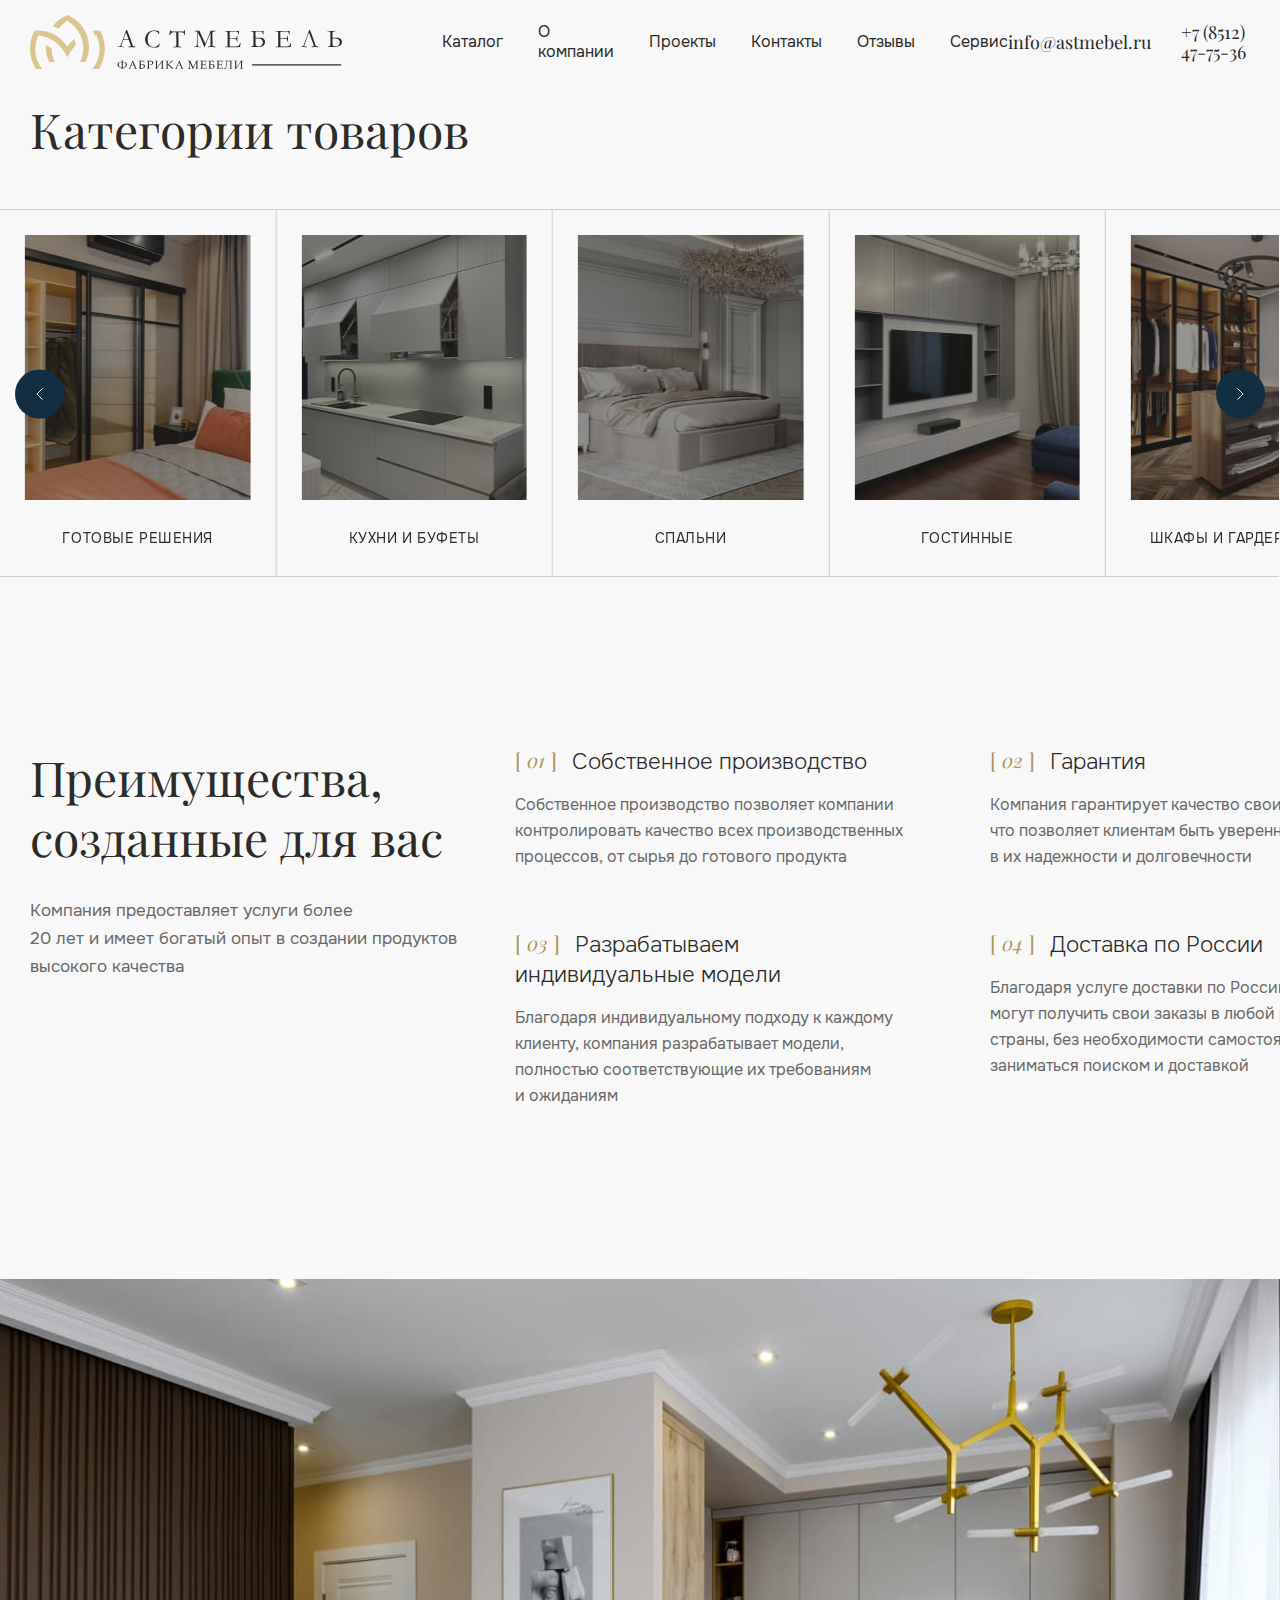
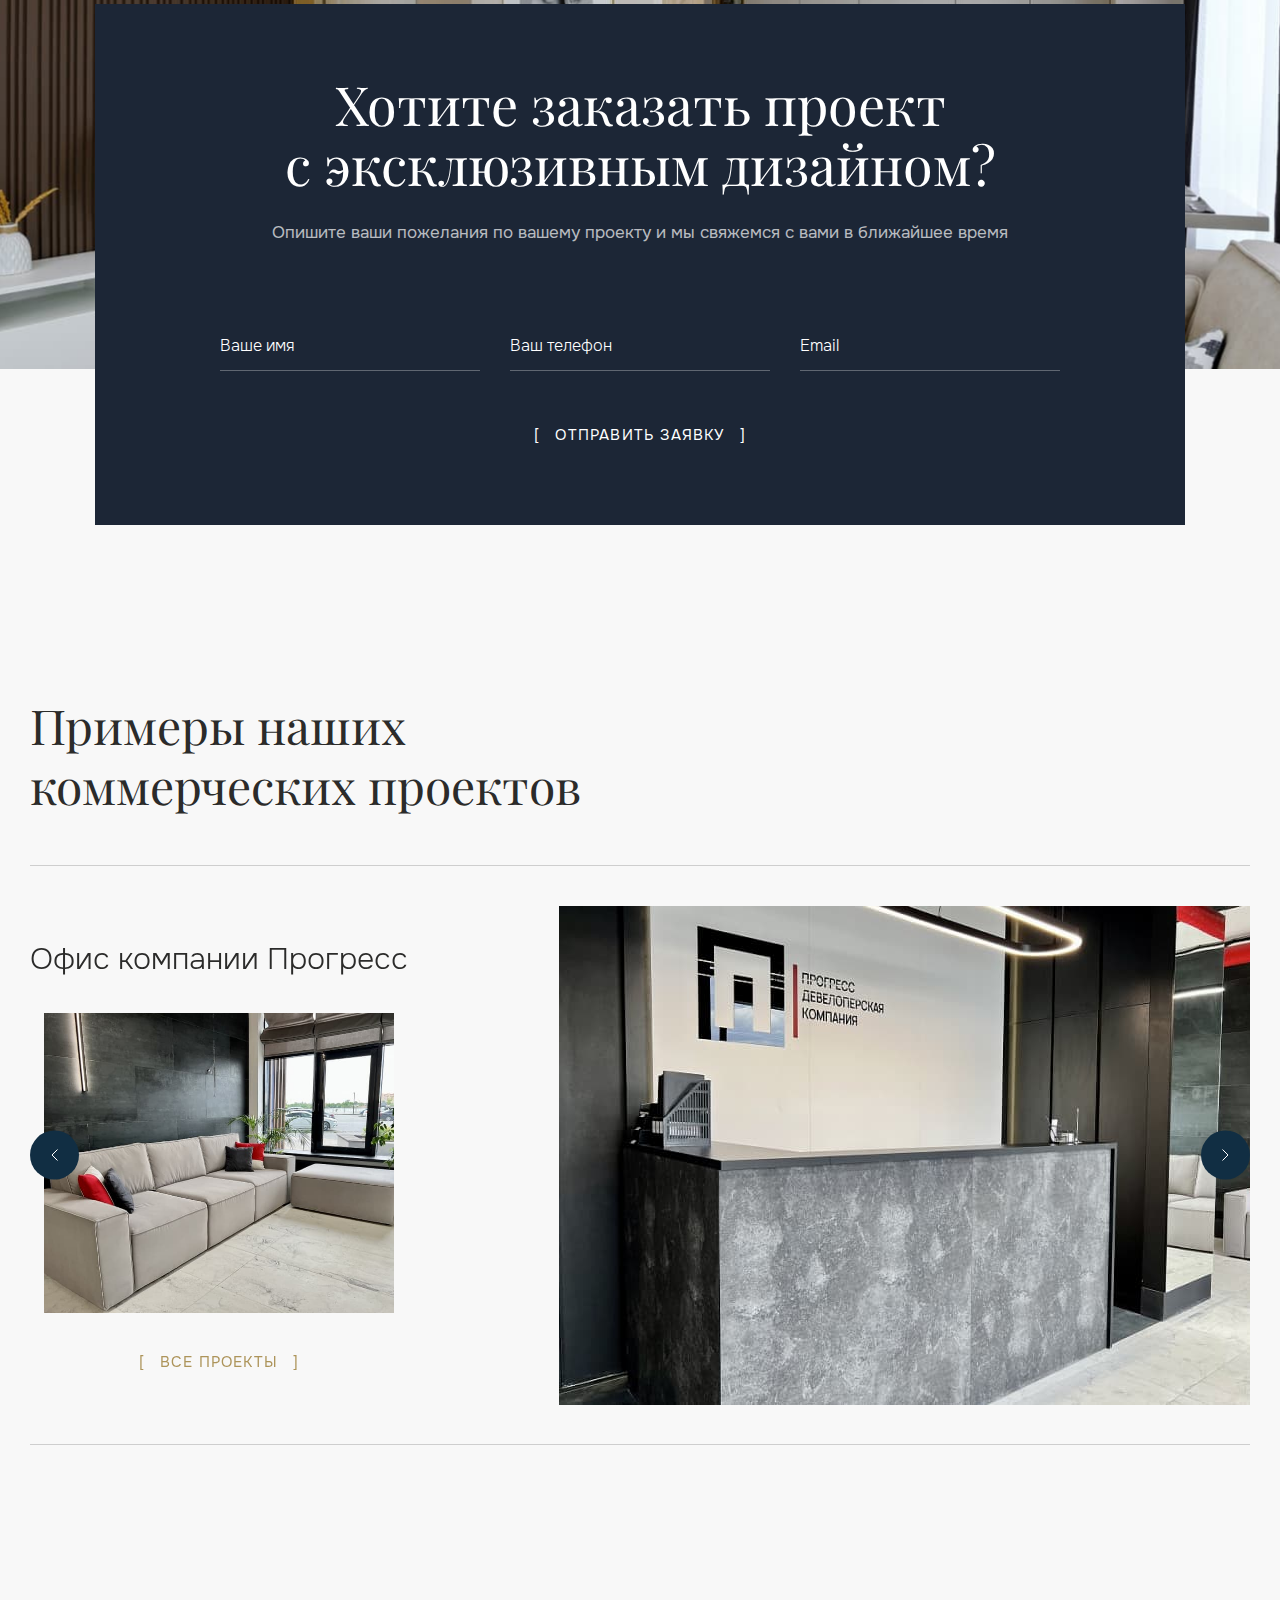
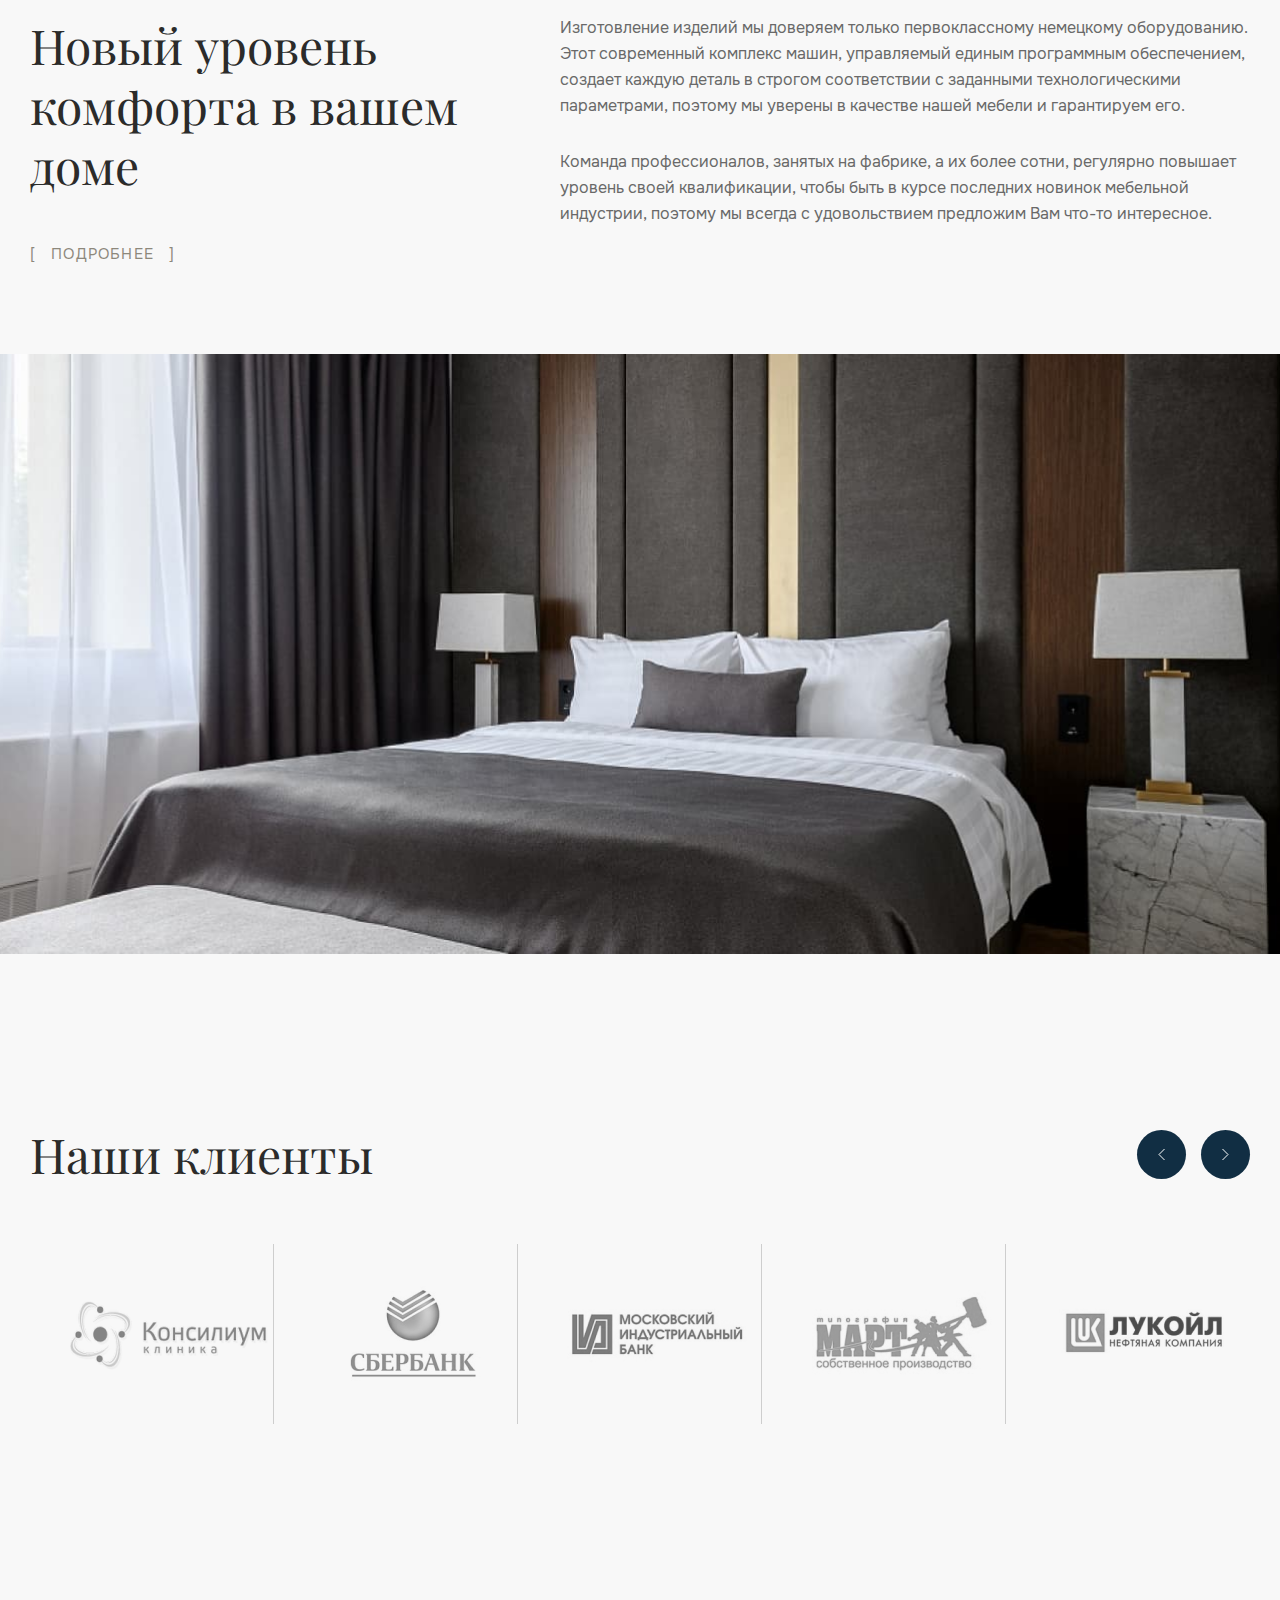
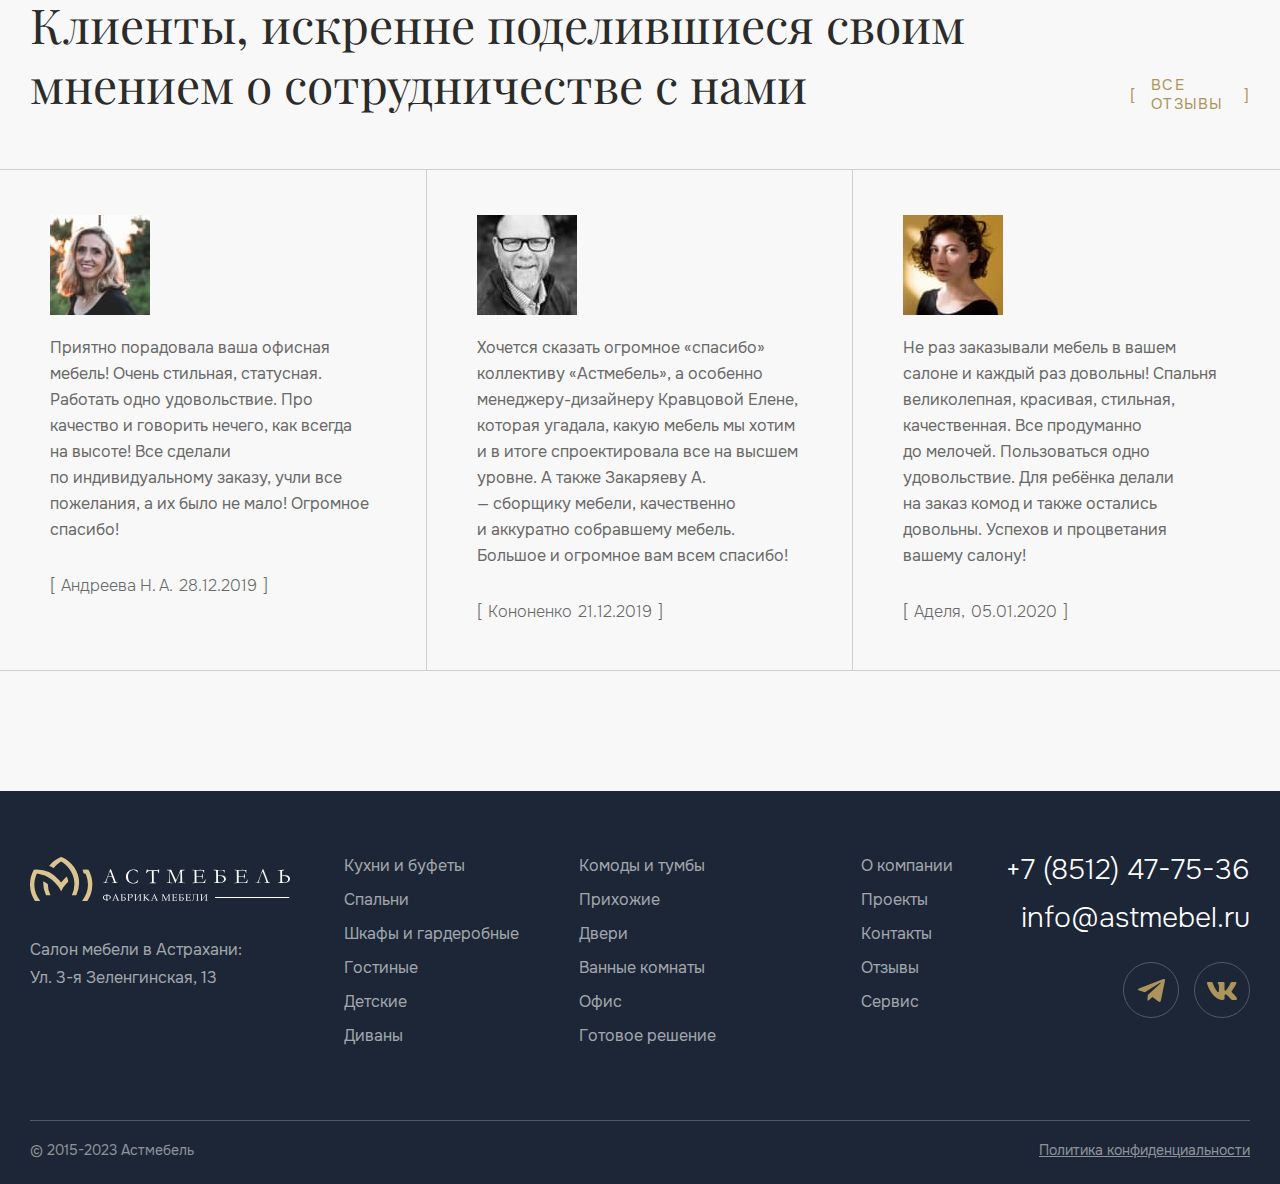
==== index.html @ f859edef "Add files via upload" ====
<!DOCTYPE html>
<html lang="en">

<head>
    <meta charset="UTF-8">
    <meta http-equiv="X-UA-Compatible" content="IE=edge">
    <meta name="viewport" content="width=device-width, initial-scale=1.0">
    <title>Product</title>
    <link rel="preconnect" href="https://fonts.googleapis.com">
    <link rel="preconnect" href="https://fonts.gstatic.com" crossorigin>
    <link
        href="https://fonts.googleapis.com/css2?family=Playfair+Display:ital@0;1&family=Roboto:wght@400;700&display=swap"
        rel="stylesheet">
    <link rel="stylesheet" href="https://cdn.jsdelivr.net/npm/swiper@8/swiper-bundle.min.css" />
    <link rel="stylesheet" href="css/style.min.css">
</head>

<body>

    <header class="header">
        <div class="container">
            <div class="header__inner">
                <a class="header__logo logo" href="#">
                    <img class="logo__img" src="images/logo.svg" alt="logo">
                </a>
                <div class="header__wrapper">
                    <nav class="header__menu menu">
                        <ul class="menu__list menu-list">
                            <li class="menu-list__item menu-list__item--catalog">
                                Каталог
                                <ul class="menu-list__sublist">
                                    <li class="menu-list__sublist-item">
                                        <a class="menu-list__sublist-link" href="#">
                                            Кухни и буфеты
                                        </a>
                                    </li>
                                    <li class="menu-list__sublist-item">
                                        <a class="menu-list__sublist-link" href="#">
                                            Спальни
                                        </a>
                                    </li>
                                    <li class="menu-list__sublist-item">
                                        <a class="menu-list__sublist-link" href="#">
                                            Шкафы и гардеробные
                                        </a>
                                    </li>
                                    <li class="menu-list__sublist-item">
                                        <a class="menu-list__sublist-link" href="#">
                                            Гостиные
                                        </a>
                                    </li>
                                    <li class="menu-list__sublist-item">
                                        <a class="menu-list__sublist-link" href="#">
                                            Детские
                                        </a>
                                    </li>
                                    <li class="menu-list__sublist-item">
                                        <a class="menu-list__sublist-link" href="#">
                                            Диваны
                                        </a>
                                    </li>
                                    <li class="menu-list__sublist-item">
                                        <a class="menu-list__sublist-link" href="#">
                                            Комоды и тумбы
                                        </a>
                                    </li>
                                    <li class="menu-list__sublist-item">
                                        <a class="menu-list__sublist-link" href="#">
                                            Прихожие
                                        </a>
                                    </li>
                                    <li class="menu-list__sublist-item">
                                        <a class="menu-list__sublist-link" href="#">
                                            Двери
                                        </a>
                                    </li>
                                    <li class="menu-list__sublist-item">
                                        <a class="menu-list__sublist-link" href="#">
                                            Ванные комнаты
                                        </a>
                                    </li>
                                    <li class="menu-list__sublist-item">
                                        <a class="menu-list__sublist-link" href="#">
                                            Офис
                                        </a>
                                    </li>
                                    <li class="menu-list__sublist-item">
                                        <a class="menu-list__sublist-link" href="#">
                                            Готовое решение
                                        </a>
                                    </li>
                                </ul>
                            </li>
                            <li class="menu-list__item">
                                <a class="menu-list__link" href="#">
                                    О компании
                                </a>
                            </li>
                            <li class="menu-list__item">
                                <a class="menu-list__link" href="#">
                                    Проекты
                                </a>
                            </li>
                            <li class="menu-list__item">
                                <a class="menu-list__link" href="#">
                                    Контакты
                                </a>
                            </li>
                            <li class="menu-list__item">
                                <a class="menu-list__link" href="#">
                                    Отзывы
                                </a>
                            </li>
                            <li class="menu-list__item">
                                <a class="menu-list__link" href="#">
                                    Сервис
                                </a>
                            </li>
                        </ul>
                    </nav>
                    <div class="header__user-nav user-nav">
                        <a class="user-nav__link" href="mailto:info@astmebel.ru">
                            info@astmebel.ru
                        </a>
                        <a class="user-nav__link" href="tel:+78512477536">
                            +7 (8512) 47-75-36
                        </a>
                    </div>
                </div>
                <button class="header__burger burger">
                    <span></span>
                    <span></span>
                    <span></span>
                </button>
            </div>
        </div>
    </header>

    <div class="wrapper">
        <main class="main">
            <!--  -->
            <section class="main__products products">
                <div class="container">
                    <div class="products__heading heading">
                        <h2 class="heading__title">
                            Категории товаров
                        </h2>
                    </div>
                </div>
                <div class="products__inner">
                    <div class="products__swiper products-swiper swiper">
                        <div class="swiper-wrapper">
                            <div class="products-swiper__slide products-slide swiper-slide">
                                <a class="products-slide__card card card--small" href="#">
                                    <div class="card__img">
                                        <img class="card__img-image" src="images/products-img-1.jpg" alt="img">
                                    </div>
                                    <p class="card__text">
                                        Готовые решения
                                    </p>
                                </a>
                            </div>
                            <div class="products-swiper__slide products-slide swiper-slide">
                                <a class="products-slide__card card card--small" href="#">
                                    <div class="card__img">
                                        <img class="card__img-image" src="images/products-img-2.jpg" alt="img">
                                    </div>
                                    <p class="card__text">
                                        Кухни и буфеты
                                    </p>
                                </a>
                            </div>
                            <div class="products-swiper__slide products-slide swiper-slide">
                                <a class="products-slide__card card card--small" href="#">
                                    <div class="card__img">
                                        <img class="card__img-image" src="images/products-img-3.jpg" alt="img">
                                    </div>
                                    <p class="card__text">
                                        Спальни
                                    </p>
                                </a>
                            </div>
                            <div class="products-swiper__slide products-slide swiper-slide">
                                <a class="products-slide__card card card--small" href="#">
                                    <div class="card__img">
                                        <img class="card__img-image" src="images/products-img-4.jpg" alt="img">
                                    </div>
                                    <p class="card__text">
                                        Гостинные
                                    </p>
                                </a>
                            </div>
                            <div class="products-swiper__slide products-slide swiper-slide">
                                <a class="products-slide__card card card--small" href="#">
                                    <div class="card__img">
                                        <img class="card__img-image" src="images/products-img-5.jpg" alt="img">
                                    </div>
                                    <p class="card__text">
                                        Шкафы и гардеробные
                                    </p>
                                </a>
                            </div>
                        </div>
                    </div>
                    <div class="products__btn swiper-btn products__btn--prev">
                        <svg width="7" height="13" viewBox="0 0 7 13" fill="none" xmlns="http://www.w3.org/2000/svg">
                            <path d="M6.5 1L1 6.5L6.5 12" stroke="white" />
                        </svg>
                    </div>
                    <div class="products__btn swiper-btn products__btn--next">
                        <svg width="7" height="13" viewBox="0 0 7 13" fill="none" xmlns="http://www.w3.org/2000/svg">
                            <path d="M6.5 1L1 6.5L6.5 12" stroke="white" />
                        </svg>
                    </div>
                </div>
            </section>
            <section class="main__experience experience">
                <div class="container">
                    <div class="experience__inner">
                        <div class="experience__heading heading">
                            <h2 class="heading__title">
                                Преимущества, созданные для вас
                            </h2>
                            <p class="heading__text">
                                Компания предоставляет услуги более <br>
                                20 лет и имеет богатый опыт в создании продуктов высокого качества
                            </p>
                        </div>
                        <div class="experience__wrapper">
                            <ol class="experience__list experience-list">
                                <li class="experience-list__item">
                                    <div class="experience-list__top">
                                        <p class="experience-list__top-count link">
                                            <span>

                                            </span>
                                        </p>
                                        <p class="experience-list__top-text">
                                            Собственное производство
                                        </p>
                                    </div>
                                    <p class="experience-list__text">
                                        Собственное производство позволяет компании контролировать качество всех
                                        производственных процессов, от сырья до готового продукта
                                    </p>
                                </li>
                                <li class="experience-list__item">
                                    <div class="experience-list__top">
                                        <p class="experience-list__top-count link">
                                            <span>

                                            </span>
                                        </p>
                                        <p class="experience-list__top-text">
                                            Гарантия
                                        </p>
                                    </div>
                                    <p class="experience-list__text">
                                        Компания гарантирует качество своих изделий, что позволяет клиентам быть
                                        уверенными
                                        в их надежности и долговечности
                                    </p>
                                </li>
                                <li class="experience-list__item">
                                    <div class="experience-list__top">
                                        <p class="experience-list__top-count link">
                                            <span>

                                            </span>
                                        </p>
                                        <p class="experience-list__top-text">
                                            Разрабатываем
                                            индивидуальные модели
                                        </p>
                                    </div>
                                    <p class="experience-list__text">
                                        Благодаря индивидуальному подходу к каждому клиенту, компания разрабатывает
                                        модели,
                                        полностью соответствующие их требованиям и ожиданиям
                                    </p>
                                </li>
                                <li class="experience-list__item">
                                    <div class="experience-list__top">
                                        <p class="experience-list__top-count link">
                                            <span>

                                            </span>
                                        </p>
                                        <p class="experience-list__top-text">
                                            Доставка по России
                                        </p>
                                    </div>
                                    <p class="experience-list__text">
                                        Благодаря услуге доставки по России, клиенты могут получить свои заказы в любой
                                        регион страны, без необходимости самостоятельно заниматься поиском и доставкой
                                    </p>
                                </li>
                            </ol>
                        </div>
                    </div>
                </div>
            </section>
            <section class="main__order order order--big">
                <img class="order__bg" src="images/order-bg-2.jpg" alt="bg">
                <div class="container">
                    <div class="order__inner">
                        <div class="order__heading heading heading--centered">
                            <h2 class="heading__title">
                                Хотите заказать проект <br>
                                с эксклюзивным дизайном?
                            </h2>
                            <p class="heading__text">
                                Опишите ваши пожелания по вашему проекту и мы свяжемся с вами в ближайшее время
                            </p>
                        </div>
                        <form class="order__form order-form" action="#">
                            <div class="order-form__inner">
                                <input class="order-form__input" type="text" placeholder="Ваше имя">
                                <input class="order-form__input" type="text" placeholder="Ваш телефон">
                                <input class="order-form__input" type="text" placeholder="Email">
                            </div>
                            <button class="order-form__button link" type="button">
                                отправить заявку
                            </button>
                        </form>
                    </div>
                </div>
            </section>
            <section class="main__examples examples">
                <div class="container">
                    <div class="examples__heading heading">
                        <h2 class="heading__title">
                            Примеры наших
                            коммерческих проектов
                        </h2>
                    </div>
                    <div class="examples__inner">
                        <div class="examples__swiper examples-swiper swiper">
                            <div class="swiper-wrapper">
                                <div class="examples-swiper__slide examples-slide swiper-slide">
                                    <div class="examples-slide__inner">
                                        <h4 class="examples-slide__title">
                                            Офис компании Прогресс
                                        </h4>
                                        <div class="examples-slide__img">
                                            <img class="examples-slide__img-image" src="images/examples-img-1.jpg"
                                                alt="img">
                                        </div>
                                        <a class="examples-slide__link link" href="#">
                                            все проекты
                                        </a>
                                    </div>
                                </div>
                                <div class="examples-swiper__slide examples-slide swiper-slide">
                                    <div class="examples-slide__inner">
                                        <h4 class="examples-slide__title">
                                            Офис компании Прогресс
                                        </h4>
                                        <div class="examples-slide__img">
                                            <img class="examples-slide__img-image" src="images/examples-img-2.jpg"
                                                alt="img">
                                        </div>
                                        <a class="examples-slide__link link" href="#">
                                            все проекты
                                        </a>
                                    </div>
                                </div>
                            </div>
                        </div>
                        <div class="examples__btn swiper-btn examples__btn--prev">
                            <svg width="7" height="13" viewBox="0 0 7 13" fill="none"
                                xmlns="http://www.w3.org/2000/svg">
                                <path d="M6.5 1L1 6.5L6.5 12" stroke="white" />
                            </svg>
                        </div>
                        <div class="examples__btn swiper-btn examples__btn--next">
                            <svg width="7" height="13" viewBox="0 0 7 13" fill="none"
                                xmlns="http://www.w3.org/2000/svg">
                                <path d="M6.5 1L1 6.5L6.5 12" stroke="white" />
                            </svg>
                        </div>
                    </div>
                </div>
            </section>
            <section class="main__approach approach">
                <div class="container">
                    <div class="approach__inner">
                        <div class="approach__heading heading">
                            <h2 class="heading__title">
                                Новый уровень <br>
                                комфорта в вашем доме
                            </h2>
                            <a class="heading__link link" href="#">
                                подробнее
                            </a>
                        </div>
                        <div class="approach__wrapper">
                            <p class="approach__text">
                                Изготовление изделий мы доверяем только первоклассному немецкому оборудованию. Этот
                                современный комплекс машин, управляемый единым программным обеспечением, создает каждую
                                деталь в строгом соответствии с заданными технологическими параметрами, поэтому мы
                                уверены в качестве нашей мебели и гарантируем его.
                            </p>
                            <p class="approach__text">
                                Команда профессионалов, занятых на фабрике, а их более сотни, регулярно повышает уровень
                                своей квалификации, чтобы быть в курсе последних новинок мебельной индустрии, поэтому мы
                                всегда с удовольствием предложим Вам что-то интересное.
                            </p>
                            <a class="approach__link link" href="#">
                                подробнее
                            </a>
                        </div>
                    </div>
                </div>
                <div class="approach__img">
                    <img class="approach__img-image" src="images/approach-img-1.jpg" alt="img">
                </div>
            </section>
            <section class="main__clients clients">
                <div class="container">
                    <div class="clients__top clients-top">
                        <div class="clients-top__heading heading">
                            <h2 class="heading__title">
                                Наши клиенты
                            </h2>
                        </div>
                        <div class="clients-top__buttons">
                            <div class="clients-top__buttons-btn swiper-btn clients-top__buttons-btn--prev">
                                <svg width="7" height="13" viewBox="0 0 7 13" fill="none"
                                    xmlns="http://www.w3.org/2000/svg">
                                    <path d="M6.5 1L1 6.5L6.5 12" stroke="white" />
                                </svg>
                            </div>
                            <div class="clients-top__buttons-btn swiper-btn clients-top__buttons-btn--next">
                                <svg width="7" height="13" viewBox="0 0 7 13" fill="none"
                                    xmlns="http://www.w3.org/2000/svg">
                                    <path d="M6.5 1L1 6.5L6.5 12" stroke="white" />
                                </svg>
                            </div>
                        </div>
                    </div>
                    <div class="clients__swiper clients-swiper swiper">
                        <div class="swiper-wrapper">
                            <div class="clients-swiper__slide clients-slide swiper-slide">
                                <div class="clients-slide__img">
                                    <img class="clients-slide__img-image" src="images/clients-img-1.png" alt="img">
                                </div>
                            </div>
                            <div class="clients-swiper__slide clients-slide swiper-slide">
                                <div class="clients-slide__img">
                                    <img class="clients-slide__img-image" src="images/clients-img-2.png" alt="img">
                                </div>
                            </div>
                            <div class="clients-swiper__slide clients-slide swiper-slide">
                                <div class="clients-slide__img">
                                    <img class="clients-slide__img-image" src="images/clients-img-3.png" alt="img">
                                </div>
                            </div>
                            <div class="clients-swiper__slide clients-slide swiper-slide">
                                <div class="clients-slide__img">
                                    <img class="clients-slide__img-image" src="images/clients-img-4.png" alt="img">
                                </div>
                            </div>
                            <div class="clients-swiper__slide clients-slide swiper-slide">
                                <div class="clients-slide__img">
                                    <img class="clients-slide__img-image" src="images/clients-img-5.png" alt="img">
                                </div>
                            </div>
                        </div>
                    </div>
                </div>
            </section>
            <section class="main__recalls recalls recalls--shorted">
                <div class="container">
                    <div class="recalls__heading heading">
                        <h1 class="heading__title">
                            Клиенты, искренне поделившиеся своим мнением о сотрудничестве с нами
                        </h1>
                        <a class="heading__link link" href="#">
                            все отзывы
                        </a>
                    </div>
                </div>
                <div class="recalls__inner">
                    <div class="recalls__wrapper">
                        <div class="recalls__item recalls-item">
                            <div class="recalls-item__img">
                                <img class="recalls-item__img-image" src="images/recalls-img-person-1.jpg" alt="img">
                            </div>
                            <p class="recalls-item__text">
                                Приятно порадовала ваша офисная мебель! Очень стильная, статусная. Работать одно
                                удовольствие. Про качество и говорить нечего, как всегда на высоте! Все сделали
                                по индивидуальному заказу, учли все пожелания, а их было не мало! Огромное спасибо!
                            </p>
                            <p class="recalls-item__info link">
                                <span>
                                    Андреева Н. А.
                                </span>
                                <time>
                                    28.12.2019
                                </time>
                            </p>
                        </div>
                        <div class="recalls__item recalls-item">
                            <div class="recalls-item__img">
                                <img class="recalls-item__img-image" src="images/recalls-img-person-2.jpg" alt="img">
                            </div>
                            <p class="recalls-item__text">
                                Хочется сказать огромное «спасибо» коллективу «Астмебель», а особенно
                                менеджеру-дизайнеру Кравцовой Елене, которая угадала, какую мебель мы хотим и в итоге
                                спроектировала все на высшем уровне. А также Закаряеву А. — сборщику мебели, качественно
                                и аккуратно собравшему мебель. Большое и огромное вам всем спасибо!
                            </p>
                            <p class="recalls-item__info link">
                                <span>
                                    Кононенко
                                </span>
                                <time>
                                    21.12.2019
                                </time>
                            </p>
                        </div>
                        <div class="recalls__item recalls-item">
                            <div class="recalls-item__img">
                                <img class="recalls-item__img-image" src="images/recalls-img-person-4.jpg" alt="img">
                            </div>
                            <p class="recalls-item__text">
                                Не раз заказывали мебель в вашем салоне и каждый раз довольны! Спальня великолепная,
                                красивая, стильная, качественная. Все продуманно до мелочей. Пользоваться одно
                                удовольствие. Для ребёнка делали на заказ комод и также остались довольны. Успехов
                                и процветания вашему салону!
                            </p>
                            <p class="recalls-item__info link">
                                <span>
                                    Аделя,
                                </span>
                                <time>
                                    05.01.2020
                                </time>
                            </p>
                        </div>
                    </div>
                </div>
            </section>
        </main>
        <footer class="footer">
            <div class="container">
                <div class="footer__inner">
                    <div class="footer__box footer-box">
                        <a class="footer-box__logo logo" href="#">
                            <img class="logo__img" src="images/white-logo.svg" alt="logo">
                        </a>
                        <div class="footer-box__connect connect">
                            <a class="connect__link" href="tel:+78512477536">
                                +7 (8512) 47-75-36
                            </a>
                            <a class="connect__link" href="mailto:info@astmebel.ru">
                                info@astmebel.ru
                            </a>
                            <div class="connect__socials socials">
                                <ul class="socials__list">
                                    <li class="socials__list-item">
                                        <a class="socials__list-link" href="#">
                                            <svg width="27" height="24" viewBox="0 0 27 24" fill="none"
                                                xmlns="http://www.w3.org/2000/svg">
                                                <path
                                                    d="M24.8081 1.16961L0.887375 10.5535C-0.0752373 10.9905 -0.400819 11.8656 0.654711 12.3406L6.79141 14.3245L21.6292 4.99589C22.4393 4.41026 23.2687 4.56642 22.555 5.21066L9.8114 16.9487L9.41109 21.9162C9.78187 22.6832 10.4608 22.6867 10.8938 22.3055L14.4195 18.9117L20.4579 23.5116C21.8604 24.3562 22.6235 23.8111 22.9252 22.263L26.8858 3.18472C27.2971 1.27913 26.5958 0.439504 24.8081 1.16961Z"
                                                    fill="#AD945A" />
                                            </svg>
                                        </a>
                                    </li>
                                    <li class="socials__list-item">
                                        <a class="socials__list-link" href="#">
                                            <svg width="30" height="19" viewBox="0 0 30 19" fill="none"
                                                xmlns="http://www.w3.org/2000/svg">
                                                <path fill-rule="evenodd" clip-rule="evenodd"
                                                    d="M29.3119 2.12706C29.5194 1.42506 29.3119 0.908203 28.3182 0.908203H25.037C24.202 0.908203 23.817 1.35435 23.6083 1.84677C23.6083 1.84677 21.9395 5.95592 19.5758 8.62506C18.8109 9.39906 18.4634 9.64463 18.0459 9.64463C17.8371 9.64463 17.5234 9.39906 17.5234 8.69577V2.12706C17.5234 1.28363 17.2934 0.908203 16.5984 0.908203H11.4385C10.9173 0.908203 10.6035 1.29906 10.6035 1.67063C10.6035 2.46906 11.786 2.6542 11.9073 4.90163V9.78477C11.9073 10.8558 11.716 11.0499 11.2985 11.0499C10.186 11.0499 7.47984 6.92149 5.87363 2.19777C5.56238 1.27849 5.24739 0.908203 4.40866 0.908203H1.12498C0.187496 0.908203 0 1.35435 0 1.84677C0 2.72363 1.11248 7.07963 5.18114 12.8409C7.89358 16.7752 11.7123 18.9082 15.1909 18.9082C17.2771 18.9082 17.5346 18.4351 17.5346 17.6186V14.6448C17.5346 13.6972 17.7321 13.5082 18.3934 13.5082C18.8809 13.5082 19.7146 13.7551 21.662 15.6515C23.887 17.9002 24.2532 18.9082 25.5057 18.9082H28.7869C29.7244 18.9082 30.1944 18.4351 29.9244 17.4991C29.6269 16.5682 28.5644 15.2169 27.1557 13.6136C26.3907 12.7008 25.2432 11.7172 24.8945 11.2248C24.4082 10.5935 24.547 10.3119 24.8945 9.75006C24.8945 9.75006 28.8944 4.05949 29.3106 2.12706H29.3119Z"
                                                    fill="#AD945A" />
                                            </svg>
                                        </a>
                                    </li>
                                </ul>
                            </div>
                        </div>
                        <a class="footer-box__link" href="#">
                            Салон мебели в Астрахани:
                            Ул. 3-я Зеленгинская, 13
                        </a>
                    </div>
                    <nav class="footer__navigation navigation">
                        <ul class="navigation__list">
                            <li class="navigation__list-item">
                                <a class="navigation__list-link" href="#">
                                    Кухни и буфеты
                                </a>
                            </li>
                            <li class="navigation__list-item">
                                <a class="navigation__list-link" href="#">
                                    Спальни
                                </a>
                            </li>
                            <li class="navigation__list-item">
                                <a class="navigation__list-link" href="#">
                                    Шкафы и гардеробные
                                </a>
                            </li>
                            <li class="navigation__list-item">
                                <a class="navigation__list-link" href="#">
                                    Гостиные
                                </a>
                            </li>
                            <li class="navigation__list-item">
                                <a class="navigation__list-link" href="#">
                                    Детские
                                </a>
                            </li>
                            <li class="navigation__list-item">
                                <a class="navigation__list-link" href="#">
                                    Диваны
                                </a>
                            </li>
                        </ul>
                        <ul class="navigation__list">
                            <li class="navigation__list-item">
                                <a class="navigation__list-link" href="#">
                                    Комоды и тумбы
                                </a>
                            </li>
                            <li class="navigation__list-item">
                                <a class="navigation__list-link" href="#">
                                    Прихожие
                                </a>
                            </li>
                            <li class="navigation__list-item">
                                <a class="navigation__list-link" href="#">
                                    Двери
                                </a>
                            </li>
                            <li class="navigation__list-item">
                                <a class="navigation__list-link" href="#">
                                    Ванные комнаты
                                </a>
                            </li>
                            <li class="navigation__list-item">
                                <a class="navigation__list-link" href="#">
                                    Офис
                                </a>
                            </li>
                            <li class="navigation__list-item">
                                <a class="navigation__list-link" href="#">
                                    Готовое решение
                                </a>
                            </li>
                        </ul>
                        <ul class="navigation__list">
                            <li class="navigation__list-item">
                                <a class="navigation__list-link" href="#">
                                    О компании
                                </a>
                            </li>
                            <li class="navigation__list-item">
                                <a class="navigation__list-link" href="#">
                                    Проекты
                                </a>
                            </li>
                            <li class="navigation__list-item">
                                <a class="navigation__list-link" href="#">
                                    Контакты
                                </a>
                            </li>
                            <li class="navigation__list-item">
                                <a class="navigation__list-link" href="#">
                                    Отзывы
                                </a>
                            </li>
                            <li class="navigation__list-item">
                                <a class="navigation__list-link" href="#">
                                    Сервис
                                </a>
                            </li>
                        </ul>
                    </nav>
                    <div class="footer__connect connect">
                        <a class="connect__link" href="tel:+78512477536">
                            +7 (8512) 47-75-36
                        </a>
                        <a class="connect__link" href="mailto:info@astmebel.ru">
                            info@astmebel.ru
                        </a>
                        <div class="connect__socials socials">
                            <ul class="socials__list">
                                <li class="socials__list-item">
                                    <a class="socials__list-link" href="#">
                                        <svg width="27" height="24" viewBox="0 0 27 24" fill="none"
                                            xmlns="http://www.w3.org/2000/svg">
                                            <path
                                                d="M24.8081 1.16961L0.887375 10.5535C-0.0752373 10.9905 -0.400819 11.8656 0.654711 12.3406L6.79141 14.3245L21.6292 4.99589C22.4393 4.41026 23.2687 4.56642 22.555 5.21066L9.8114 16.9487L9.41109 21.9162C9.78187 22.6832 10.4608 22.6867 10.8938 22.3055L14.4195 18.9117L20.4579 23.5116C21.8604 24.3562 22.6235 23.8111 22.9252 22.263L26.8858 3.18472C27.2971 1.27913 26.5958 0.439504 24.8081 1.16961Z"
                                                fill="#AD945A" />
                                        </svg>
                                    </a>
                                </li>
                                <li class="socials__list-item">
                                    <a class="socials__list-link" href="#">
                                        <svg width="30" height="19" viewBox="0 0 30 19" fill="none"
                                            xmlns="http://www.w3.org/2000/svg">
                                            <path fill-rule="evenodd" clip-rule="evenodd"
                                                d="M29.3119 2.12706C29.5194 1.42506 29.3119 0.908203 28.3182 0.908203H25.037C24.202 0.908203 23.817 1.35435 23.6083 1.84677C23.6083 1.84677 21.9395 5.95592 19.5758 8.62506C18.8109 9.39906 18.4634 9.64463 18.0459 9.64463C17.8371 9.64463 17.5234 9.39906 17.5234 8.69577V2.12706C17.5234 1.28363 17.2934 0.908203 16.5984 0.908203H11.4385C10.9173 0.908203 10.6035 1.29906 10.6035 1.67063C10.6035 2.46906 11.786 2.6542 11.9073 4.90163V9.78477C11.9073 10.8558 11.716 11.0499 11.2985 11.0499C10.186 11.0499 7.47984 6.92149 5.87363 2.19777C5.56238 1.27849 5.24739 0.908203 4.40866 0.908203H1.12498C0.187496 0.908203 0 1.35435 0 1.84677C0 2.72363 1.11248 7.07963 5.18114 12.8409C7.89358 16.7752 11.7123 18.9082 15.1909 18.9082C17.2771 18.9082 17.5346 18.4351 17.5346 17.6186V14.6448C17.5346 13.6972 17.7321 13.5082 18.3934 13.5082C18.8809 13.5082 19.7146 13.7551 21.662 15.6515C23.887 17.9002 24.2532 18.9082 25.5057 18.9082H28.7869C29.7244 18.9082 30.1944 18.4351 29.9244 17.4991C29.6269 16.5682 28.5644 15.2169 27.1557 13.6136C26.3907 12.7008 25.2432 11.7172 24.8945 11.2248C24.4082 10.5935 24.547 10.3119 24.8945 9.75006C24.8945 9.75006 28.8944 4.05949 29.3106 2.12706H29.3119Z"
                                                fill="#AD945A" />
                                        </svg>
                                    </a>
                                </li>
                            </ul>
                        </div>
                    </div>
                </div>
                <div class="footer__bottom">
                    <p class="footer__bottom-copy">
                        © 2015-2023 Астмебель
                    </p>
                    <a class="footer__bottom-policy" href="#">
                        Политика конфиденциальности
                    </a>
                </div>
            </div>
        </footer>
    </div>

    <script src="https://ajax.googleapis.com/ajax/libs/jquery/3.6.3/jquery.min.js"></script>
    <script src="https://cdn.jsdelivr.net/npm/swiper@8/swiper-bundle.min.js"></script>
    <script src="js/main.min.js"></script>
</body>

</html>
---- css/style.min.css ----
@font-face{font-family:"Onest";src:url("../fonts/OnestLight.eot");src:local("☺"),url("../fonts/OnestLight.woff") format("woff"),url("../fonts/OnestLight.ttf") format("truetype");font-weight:300;font-style:normal}@font-face{font-family:"Onest";src:url("../fonts/OnestRegular.eot");src:local("☺"),url("../fonts/OnestRegular.woff") format("woff"),url("../fonts/OnestRegular.ttf") format("truetype");font-weight:400;font-style:normal}@font-face{font-family:"Onest";src:url("../fonts/OnestMedium.eot");src:local("☺"),url("../fonts/OnestMedium.woff") format("woff"),url("../fonts/OnestMedium.ttf") format("truetype");font-weight:500;font-style:normal}*{padding:0;margin:0;border:0}*,*:before,*:after{-webkit-box-sizing:border-box;box-sizing:border-box}:focus,:active{outline:none}a:focus,a:active{outline:none}nav,footer,header,aside{display:block}html,body{height:100%;width:100%;font-size:100%;line-height:1;font-size:14px;-ms-text-size-adjust:100%;-moz-text-size-adjust:100%;-webkit-text-size-adjust:100%}input,button,textarea{font-family:inherit}input::-ms-clear{display:none}button{cursor:pointer}button::-moz-focus-inner{padding:0;border:0}a,a:visited{text-decoration:none}a:hover{text-decoration:none}ul li{list-style:none}ol li{list-style:none}img{vertical-align:top}h1,h2,h3,h4,h5,h6{font-size:inherit;font-weight:400}button{background:unset}html,body{height:100%;background:#f8f8f8;font-family:"Onest"}.wrapper{display:-webkit-box;display:-ms-flexbox;display:flex;-webkit-box-orient:vertical;-webkit-box-direction:normal;-ms-flex-direction:column;flex-direction:column;min-height:100%}.main{-webkit-box-flex:1;-ms-flex:1 0 auto;flex:1 0 auto}.footer{-webkit-box-flex:0;-ms-flex:0 0 auto;flex:0 0 auto}.container{max-width:1475px;margin:0 auto;padding:0 30px}.burger{display:none;-webkit-box-orient:vertical;-webkit-box-direction:normal;-ms-flex-direction:column;flex-direction:column;-webkit-box-pack:justify;-ms-flex-pack:justify;justify-content:space-between;-webkit-box-align:center;-ms-flex-align:center;align-items:center;width:38px;height:16px}.burger span{height:1px;width:100%;background:dimgray}.heading__title{color:#2b2b2a;font-family:"Playfair Display",serif;font-size:54px;line-height:60px;margin-bottom:20px}.heading__text{color:dimgray;font-size:17px;line-height:28px}.heading--centered{display:-webkit-box;display:-ms-flexbox;display:flex;-webkit-box-pack:center;-ms-flex-pack:center;justify-content:center;-webkit-box-orient:vertical;-webkit-box-direction:normal;-ms-flex-direction:column;flex-direction:column;-webkit-box-align:center;-ms-flex-align:center;align-items:center;text-align:center}.link{display:-webkit-box;display:-ms-flexbox;display:flex;-webkit-box-align:center;-ms-flex-align:center;align-items:center;gap:15px}.link::before{content:"[";font-style:normal}.link::after{content:"]";font-style:normal}.btn{display:-webkit-box;display:-ms-flexbox;display:flex;-webkit-box-pack:center;-ms-flex-pack:center;justify-content:center;-webkit-box-align:center;-ms-flex-align:center;align-items:center;text-align:center;padding:16px 28px;color:#fff;font-size:16px;font-weight:500;line-height:20px;letter-spacing:.96px;text-transform:uppercase;background:#ad945a}.swiper-btn{position:absolute;top:50%;-webkit-transform:translateY(-50%);-ms-transform:translateY(-50%);transform:translateY(-50%);display:-webkit-box;display:-ms-flexbox;display:flex;-webkit-box-pack:center;-ms-flex-pack:center;justify-content:center;-webkit-box-align:center;-ms-flex-align:center;align-items:center;width:49px;height:49px;border-radius:100%;background:#112e43;z-index:1;cursor:pointer;-webkit-transition:background .3s;-o-transition:background .3s;transition:background .3s}.swiper-btn:hover{background:#ac945a}.header{padding:15px 0 30px 0}.header__inner{display:-webkit-box;display:-ms-flexbox;display:flex;-webkit-box-align:center;-ms-flex-align:center;align-items:center;-webkit-box-pack:justify;-ms-flex-pack:justify;justify-content:space-between;gap:100px}.header__wrapper{display:-webkit-box;display:-ms-flexbox;display:flex;-webkit-box-align:center;-ms-flex-align:center;align-items:center;-webkit-box-pack:justify;-ms-flex-pack:justify;justify-content:space-between;width:100%}.logo{display:block;width:312px;min-width:312px;height:54px}.logo__img{width:100%;height:100%}.menu-list{display:-webkit-box;display:-ms-flexbox;display:flex;gap:35px;-webkit-box-align:center;-ms-flex-align:center;align-items:center}.menu-list__item{color:#2b2b2a;font-size:16px;line-height:20px}.menu-list__sublist{display:none}.menu-list__link{color:#2b2b2a;font-size:16px;line-height:20px}.user-nav{display:-webkit-box;display:-ms-flexbox;display:flex;-webkit-box-align:center;-ms-flex-align:center;align-items:center;gap:30px}.user-nav__link{color:#2b2b2a;font-family:"Playfair Display",serif;font-size:18px;line-height:20px}.breadcrumbs{margin-bottom:20px;padding-top:10px}.breadcrumbs__list{display:-webkit-box;display:-ms-flexbox;display:flex;-webkit-box-align:center;-ms-flex-align:center;align-items:center;gap:30px;-ms-flex-wrap:wrap;flex-wrap:wrap}.breadcrumbs__list-link{color:rgba(105,105,105,.6);font-size:14px;line-height:28px;position:relative}.breadcrumbs__list-link::after{content:"";position:absolute;right:-17px;top:50%;-webkit-transform:translateY(-50%);-ms-transform:translateY(-50%);transform:translateY(-50%);width:5px;height:1px;background:#a2a2a2;border-radius:20px}.breadcrumbs__list-text{color:rgba(105,105,105,.6);font-size:14px;line-height:28px}.categories{max-width:1515px;margin-left:auto;margin-right:auto;margin-bottom:70px}.categories__inner{border-top:1px solid #cecece;display:-ms-grid;display:grid;-ms-grid-columns:1fr 1fr 1fr 1fr;grid-template-columns:1fr 1fr 1fr 1fr;position:relative}.categories__inner::after{content:"";height:100%;width:1px;position:absolute;top:0;right:0;bottom:0;background:#f8f8f8}.categories__heading{margin-bottom:50px}.card{padding:30px 20px 25px 20px;border-right:1px solid #cecece;border-bottom:1px solid #cecece}.card:hover .card__img-image{-webkit-transform:scale(1.05);-ms-transform:scale(1.05);transform:scale(1.05)}.card:hover .card__text{color:#ad945a}.card__img{width:100%;height:315px;margin-bottom:25px;overflow:hidden;position:relative}.card__img-image{width:100%;height:100%;-webkit-transition:-webkit-transform .3s;transition:-webkit-transform .3s;-o-transition:transform .3s;transition:transform .3s;transition:transform .3s, -webkit-transform .3s;-o-object-fit:cover;object-fit:cover}.card__text{color:#2b2b2a;text-align:center;font-size:14px;line-height:26px;letter-spacing:.56px;text-transform:uppercase;-webkit-transition:color .3s;-o-transition:color .3s;transition:color .3s}.card__date{color:dimgray;font-size:13px;font-weight:300;line-height:26px;letter-spacing:.52px;text-transform:uppercase}.card__price{color:#2b2b2a;font-size:20px;font-weight:500;line-height:26px;display:-webkit-box;display:-ms-flexbox;display:flex;-webkit-box-align:center;-ms-flex-align:center;align-items:center;gap:15px}.card__price ins{text-decoration:unset}.card__price del{color:dimgray;text-align:center;font-size:16px;line-height:20px;text-decoration-line:strikethrough}.card__img-suptext{position:absolute;left:0;top:0;color:#f8f8f8;font-size:13px;font-weight:500;line-height:17px;letter-spacing:.78px;text-transform:uppercase;padding:6px 10px;background:#ad945a;z-index:1}.solutions{margin-bottom:120px}.solutions__inner{position:relative;display:-webkit-box;display:-ms-flexbox;display:flex;-webkit-box-pack:center;-ms-flex-pack:center;justify-content:center;-webkit-box-align:center;-ms-flex-align:center;align-items:center;padding:85px 160px}.solutions__bg{position:absolute;left:0;right:0;bottom:0;top:0;width:100%;height:100%;-o-object-fit:cover;object-fit:cover}.solutions__box{padding:65px 30px 80px 30px;background:#1c2636;width:100%;display:-webkit-box;display:-ms-flexbox;display:flex;-webkit-box-pack:center;-ms-flex-pack:center;justify-content:center;-webkit-box-align:center;-ms-flex-align:center;align-items:center;text-align:center;-webkit-box-orient:vertical;-webkit-box-direction:normal;-ms-flex-direction:column;flex-direction:column;position:relative;z-index:1}.solutions__box-title{color:#fff;font-family:"Playfair Display",serif;font-size:48px;line-height:60px;margin-bottom:30px}.solutions__box-link{color:#fff;font-size:15px;line-height:19px;letter-spacing:1.2px;text-transform:uppercase}.footer{background:#1c2636}.footer__bottom{padding:20px 0 25px 0;display:-webkit-box;display:-ms-flexbox;display:flex;-webkit-box-pack:justify;-ms-flex-pack:justify;justify-content:space-between;-webkit-box-align:center;-ms-flex-align:center;align-items:center}.footer__bottom-copy{color:rgba(255,255,255,.5);font-size:14px;line-height:18px}.footer__bottom-policy{color:rgba(255,255,255,.5);font-size:14px;line-height:18px;text-decoration-line:underline}.footer__bottom-policy:hover{text-decoration:unset}.footer__inner{padding:65px 0 75px 0;display:-webkit-box;display:-ms-flexbox;display:flex;border-bottom:1px solid #535a66;-webkit-box-pack:justify;-ms-flex-pack:justify;justify-content:space-between;gap:30px}.footer-box{display:-webkit-box;display:-ms-flexbox;display:flex;-webkit-box-orient:vertical;-webkit-box-direction:normal;-ms-flex-direction:column;flex-direction:column}.footer-box__logo{margin-bottom:35px;width:260px;min-width:260px;height:45px}.footer-box__connect{display:none !important}.footer-box__link{color:rgba(255,255,255,.6);font-size:16px;line-height:28px;max-width:215px}.connect{display:-webkit-box;display:-ms-flexbox;display:flex;-webkit-box-orient:vertical;-webkit-box-direction:normal;-ms-flex-direction:column;flex-direction:column}.connect__link{color:#fff;text-align:right;font-size:28px;font-weight:300;line-height:28px;margin-bottom:20px}.connect__link:nth-child(2){margin-bottom:30px}.socials__list{display:-webkit-box;display:-ms-flexbox;display:flex;-webkit-box-align:center;-ms-flex-align:center;align-items:center;gap:15px;-webkit-box-pack:end;-ms-flex-pack:end;justify-content:flex-end}.socials__list-link{width:56px;height:56px;display:-webkit-box;display:-ms-flexbox;display:flex;-webkit-box-pack:center;-ms-flex-pack:center;justify-content:center;-webkit-box-align:center;-ms-flex-align:center;align-items:center;border:1px solid #535a66;border-radius:100%}.navigation{display:-webkit-box;display:-ms-flexbox;display:flex;gap:60px}.navigation__list{display:-webkit-box;display:-ms-flexbox;display:flex;-webkit-box-orient:vertical;-webkit-box-direction:normal;-ms-flex-direction:column;flex-direction:column;gap:15px}.navigation__list:nth-child(2){margin-right:85px}.navigation__list-link{color:rgba(255,255,255,.6);font-size:16px;line-height:19px}.recalls{max-width:1515px;margin-left:auto;margin-right:auto;margin-bottom:120px}.recalls__heading{margin-bottom:70px}.recalls .heading__title{margin-bottom:0}.recalls__inner{border-top:1px solid #cecece;margin-bottom:60px}.recalls__wrapper{border-bottom:1px solid #cecece;display:-ms-grid;display:grid;-ms-grid-columns:1fr 1fr 1fr;grid-template-columns:1fr 1fr 1fr}.recalls__wrapper .recalls-item:last-child{border-right:unset}.recalls__wrapper .recalls-item:last-child{border-right:unset}.recalls__wrapper:last-child .recalls-item{border-right:1px solid #cecece}.recalls__wrapper:last-child .recalls-item:nth-child(3){border-right:unset}.recalls-video{padding:30px;display:block;padding:30px 20px 25px 20px;border-right:1px solid #cecece;width:100%;position:relative;min-height:500px}.recalls-video__wrapper{position:relative}.recalls-video:last-child{border-right:unset}.recalls-video__img{width:100%;height:100%;-o-object-fit:cover;object-fit:cover}.recalls-video__inner{position:absolute;top:0;left:0;bottom:0;right:0;min-height:445px;background:rgba(0,0,0,.4);display:-webkit-box;display:-ms-flexbox;display:flex;-webkit-box-pack:center;-ms-flex-pack:center;justify-content:center;-webkit-box-align:center;-ms-flex-align:center;align-items:center;-webkit-box-orient:vertical;-webkit-box-direction:normal;-ms-flex-direction:column;flex-direction:column;text-align:center}.recalls-video__text{margin-bottom:15px;color:#f8f8f8;text-align:center;font-size:22px;font-weight:300;line-height:30px}.recalls-video__text span{display:block}.recalls-video__play-icon{width:82px;height:82px;border-radius:100%;border:2px solid #fff;display:-webkit-box;display:-ms-flexbox;display:flex;-webkit-box-pack:center;-ms-flex-pack:center;justify-content:center;-webkit-box-align:center;-ms-flex-align:center;align-items:center}.recalls-item{padding:30px;border-right:1px solid #cecece;height:100%;display:-webkit-box;display:-ms-flexbox;display:flex;-webkit-box-orient:vertical;-webkit-box-direction:normal;-ms-flex-direction:column;flex-direction:column;min-height:500px}.recalls-item__img{width:100px;height:100px;margin-bottom:20px}.recalls-item__img-image{width:100%;height:100%;-o-object-fit:cover;object-fit:cover}.recalls-item__text{-webkit-box-flex:1;-ms-flex-positive:1;flex-grow:1;color:dimgray;font-size:16px;line-height:26px}.recalls-item__info{color:dimgray;font-size:16px;font-weight:300;line-height:25px;gap:6px}.pagination__list{display:-webkit-box;display:-ms-flexbox;display:flex;-webkit-box-align:center;-ms-flex-align:center;align-items:center;-webkit-box-pack:center;-ms-flex-pack:center;justify-content:center;gap:10px}.pagination__list-button{border-radius:100%;display:-webkit-box;display:-ms-flexbox;display:flex;-webkit-box-pack:center;-ms-flex-pack:center;justify-content:center;-webkit-box-align:center;-ms-flex-align:center;align-items:center;color:#2b2b2a;font-size:16px;line-height:26px;border:1px solid #cecece;width:46px;height:46px;-webkit-transition:border .3s;-o-transition:border .3s;transition:border .3s}.pagination__list-button:hover{border:1px solid #ad945a}.pagination__list-button--active{background:#ad945a;border:unset !important;color:#fff}.contacts{max-width:1515px;margin-left:auto;margin-right:auto;margin-bottom:60px}.contacts__heading{margin-bottom:70px}.contacts .heading__title{margin-bottom:0}.contacts__inner{border-top:1px solid #cecece;border-bottom:1px solid #cecece;display:-ms-grid;display:grid;-ms-grid-columns:1fr 1fr 1fr;grid-template-columns:1fr 1fr 1fr}.contacts-item{border-right:1px solid #cecece;padding:25px 25px 30px 25px;display:-webkit-box;display:-ms-flexbox;display:flex;-webkit-box-pack:center;-ms-flex-pack:center;justify-content:center;-webkit-box-align:center;-ms-flex-align:center;align-items:center;-webkit-box-orient:vertical;-webkit-box-direction:normal;-ms-flex-direction:column;flex-direction:column;text-align:center}.contacts-item:last-child{border-right:unset}.contacts-item__text{color:dimgray;font-size:16px;line-height:26px;margin-bottom:6px}.contacts-item__link{color:#2b2b2a;font-size:22px;font-weight:300;line-height:30px}.connection{margin-bottom:120px}.connection .container{max-width:1510px}.connection__inner{display:-webkit-box;display:-ms-flexbox;display:flex;-webkit-box-align:center;-ms-flex-align:center;align-items:center;gap:80px}.connection__map{width:100%;max-width:775px;height:620px}.connection__map iframe{width:100% !important;height:100% !important}.connection__form{width:100%;max-width:505px}.connection__form-title{margin-bottom:50px;color:#2b2b2a;font-family:"Playfair Display",serif;font-size:48px;line-height:60px}.connection__form-input{display:block;width:100%;border-bottom:1px solid rgba(105,105,105,.3);color:dimgray;font-size:16px;font-weight:300;line-height:28px;padding-bottom:10px;margin-bottom:30px;background:rgba(0,0,0,0);border-radius:unset}.connection__form-input:nth-last-child(2){margin-bottom:55px}.connection__form-input::-webkit-input-placeholder{color:dimgray;font-size:16px;font-weight:300;line-height:28px}.connection__form-input::-moz-placeholder{color:dimgray;font-size:16px;font-weight:300;line-height:28px}.connection__form-input:-ms-input-placeholder{color:dimgray;font-size:16px;font-weight:300;line-height:28px}.connection__form-input::-ms-input-placeholder{color:dimgray;font-size:16px;font-weight:300;line-height:28px}.connection__form-input::placeholder{color:dimgray;font-size:16px;font-weight:300;line-height:28px}.connection__form-button{color:#8d887c;font-size:15px;line-height:19px;letter-spacing:1.2px;text-transform:uppercase}.service__heading{margin-bottom:70px}.service .heading__title{margin-bottom:0}.service__inner{max-width:1515px;margin-left:auto;margin-right:auto;display:-webkit-box;display:-ms-flexbox;display:flex;border-top:1px solid #cecece;position:relative}.service-aside{padding-top:50px;padding-bottom:50px;min-width:320px;max-width:320px;padding-left:50px;padding-right:30px;position:sticky;top:0;height:100%}.service-aside-menu__list{display:-webkit-box;display:-ms-flexbox;display:flex;-webkit-box-orient:vertical;-webkit-box-direction:normal;-ms-flex-direction:column;flex-direction:column;gap:30px}.service-aside-menu__list-item--active .service-aside-menu__list-link{color:#ad945a}.service-aside-menu__list-link{color:#000;font-size:18px;line-height:26px;letter-spacing:.72px;text-transform:uppercase}.service-body{margin-bottom:120px;padding-top:50px;padding-left:60px;padding-right:30px;border-left:1px solid #cecece}.service-body-box{margin-bottom:75px;max-width:810px}.service-body-box:last-child{margin-bottom:0}.service-body-box__title{color:#2b2b2a;font-size:30px;font-weight:300;line-height:38px;margin-bottom:10px}.service-body-box__text{color:rgba(0,0,0,.6);font-size:17px;line-height:28px}.service-body-box__inner{padding-top:10px;display:-webkit-box;display:-ms-flexbox;display:flex;-webkit-box-orient:vertical;-webkit-box-direction:normal;-ms-flex-direction:column;flex-direction:column;gap:30px}.service-body-box__subtitle{color:#2b2b2a;font-size:22px;font-weight:300;line-height:30px;margin-bottom:10px}.completed{max-width:1515px;margin-left:auto;margin-right:auto;margin-bottom:120px}.completed__heading{max-width:875px;margin-left:auto;margin-right:auto;margin-bottom:50px}.completed__inner{border-top:1px solid #cecece;margin-bottom:60px;position:relative}.completed__inner::after{content:"";height:100%;width:1px;position:absolute;top:0;right:0;bottom:0;background:#f8f8f8}.completed__wrapper{display:none;-ms-grid-columns:1fr 1fr;grid-template-columns:1fr 1fr}.completed__wrapper--active{display:-ms-grid;display:grid}.completed-categories{display:-webkit-box;display:-ms-flexbox;display:flex;-webkit-box-align:center;-ms-flex-align:center;align-items:center;gap:12px;-webkit-box-pack:center;-ms-flex-pack:center;justify-content:center;margin-bottom:50px;-ms-flex-wrap:wrap;flex-wrap:wrap}.completed-categories__button{color:dimgray;font-size:16px;line-height:26px;padding:8px 18px;border-radius:90px;border:1px solid #cecece;-webkit-transition:color .3s;-o-transition:color .3s;transition:color .3s}.completed-categories__button:hover{color:#ad945a}.completed-categories__button--active{border:1px solid #ad945a;color:#ad945a}.card--big{padding:40px 40px 20px 40px;-webkit-box-pack:center;-ms-flex-pack:center;justify-content:center;-webkit-box-align:center;-ms-flex-align:center;align-items:center;-webkit-box-orient:vertical;-webkit-box-direction:normal;-ms-flex-direction:column;flex-direction:column;text-align:center}.card--big .card__img{height:605px;max-height:605px}.card--big .card__text{margin-bottom:5px}.project{padding-top:5px;margin-bottom:80px;border-bottom:1px solid #cecece;max-width:1515px;margin-left:auto;margin-right:auto}.project__inner{gap:70px;display:-ms-grid;display:grid;-ms-grid-columns:1fr 1fr;grid-template-columns:1fr 1fr}.project__img{width:100%;max-width:754px;height:100%;min-height:632px}.project__img-image{width:100%;height:100%;-o-object-fit:cover;object-fit:cover}.project-body{display:-webkit-box;display:-ms-flexbox;display:flex;-webkit-box-orient:vertical;-webkit-box-direction:normal;-ms-flex-direction:column;flex-direction:column;-webkit-box-align:start;-ms-flex-align:start;align-items:flex-start;max-width:585px;padding-bottom:30px}.project-body__title{margin-bottom:30px;color:#2b2b2a;font-family:"Playfair Display",serif;font-size:48px;line-height:60px}.project-body__text{margin-bottom:35px;color:#2b2b2a;font-size:22px;font-weight:300;line-height:30px;max-width:320px}.project-body__link{margin-bottom:35px}.project-body__info{color:dimgray;font-size:16px;line-height:26px}.project-body__info span{display:block}.about{margin-bottom:120px}.about .container{max-width:1475px}.about__heading{margin-bottom:85px}.about .heading__title{margin-bottom:30px;max-width:930px}.about .heading__text{margin-bottom:30px;font-size:16px;line-height:26px;max-width:930px}.about .heading__text:last-child{margin-bottom:0}.about__inner{max-width:1515px;margin-left:auto;margin-right:auto;display:-webkit-box;display:-ms-flexbox;display:flex;-webkit-box-orient:vertical;-webkit-box-direction:normal;-ms-flex-direction:column;flex-direction:column;gap:60px}.about__wrapper{display:-ms-grid;display:grid;-ms-grid-columns:610px 1fr;grid-template-columns:610px 1fr;gap:40px}.about__wrapper--right{display:-ms-grid;display:grid;-ms-grid-columns:1fr 610px;grid-template-columns:1fr 610px}.about__wrapper--alone{display:block}.about__wrapper--alone .about-box__img{min-height:790px;height:790px;max-height:790px}.about-box:nth-child(1) .about-box__text{padding-left:50px}.about-box__img{margin-bottom:15px;width:100%;height:100%;min-height:570px;height:570px;max-height:570px}.about-box__img-image{width:100%;height:100%;-o-object-fit:cover;object-fit:cover}.about-box__text{color:dimgray;font-size:16px;line-height:26px}.order{max-width:1515px;margin-left:auto;margin-right:auto;padding-top:160px;position:relative}.order .container{max-width:1150px}.order__bg{position:absolute;top:0;left:0;right:0;width:100%;height:465px;-o-object-fit:cover;object-fit:cover}.order__inner{position:relative;z-index:1;background:#1c2636;padding:70px 30px 80px 30px}.order__heading{max-width:780px;margin-left:auto;margin-right:auto;margin-bottom:85px}.order .heading__title{color:#fff;margin-bottom:25px}.order .heading__text{color:rgba(255,255,255,.7)}.order-form{max-width:840px;margin-left:auto;margin-right:auto;width:100%;display:-webkit-box;display:-ms-flexbox;display:flex;-webkit-box-orient:vertical;-webkit-box-direction:normal;-ms-flex-direction:column;flex-direction:column;-webkit-box-pack:center;-ms-flex-pack:center;justify-content:center;-webkit-box-align:center;-ms-flex-align:center;align-items:center;-ms-flex-wrap:wrap;flex-wrap:wrap}.order-form__inner{display:-webkit-box;display:-ms-flexbox;display:flex;gap:30px;-webkit-box-align:center;-ms-flex-align:center;align-items:center;margin-bottom:55px;width:100%}.order-form__input{color:#fff;font-size:16px;font-weight:300;line-height:28px;padding-bottom:10px;background:unset;border-radius:unset;width:100%;border-bottom:1px solid rgba(255,255,255,.3)}.order-form__input::-webkit-input-placeholder{color:#fff;font-size:16px;font-weight:300;line-height:28px}.order-form__input::-moz-placeholder{color:#fff;font-size:16px;font-weight:300;line-height:28px}.order-form__input:-ms-input-placeholder{color:#fff;font-size:16px;font-weight:300;line-height:28px}.order-form__input::-ms-input-placeholder{color:#fff;font-size:16px;font-weight:300;line-height:28px}.order-form__input::placeholder{color:#fff;font-size:16px;font-weight:300;line-height:28px}.order-form__button{color:#fff;font-size:15px;line-height:19px;letter-spacing:1.2px;text-transform:uppercase}.order--big{padding-top:325px;margin-bottom:170px}.order--big .order__bg{max-height:690px;height:690px;min-height:690px}.next-project{padding-top:100px;padding-bottom:120px}.next-project__inner{display:-webkit-box;display:-ms-flexbox;display:flex;-webkit-box-orient:vertical;-webkit-box-direction:normal;-ms-flex-direction:column;flex-direction:column;-webkit-box-pack:center;-ms-flex-pack:center;justify-content:center;-webkit-box-align:center;-ms-flex-align:center;align-items:center;text-align:center}.next-project__title{color:dimgray;text-align:center;font-size:30px;font-weight:300;line-height:38px;margin-bottom:30px}.next-project__link{color:#ad945a;font-size:15px;line-height:19px;letter-spacing:1.2px;text-transform:uppercase}.catalog{margin-bottom:120px}.catalog__heading{margin-bottom:10px}.catalog .heading__title{margin-bottom:0}.catalog__inner{max-width:1515px;margin-left:auto;margin-right:auto;margin-bottom:60px;border-top:1px solid #cecece;display:-ms-grid;display:grid;-ms-grid-columns:1fr 1fr 1fr;grid-template-columns:1fr 1fr 1fr;position:relative}.catalog__inner::after{content:"";height:100%;width:1px;position:absolute;top:0;right:0;bottom:0;background:#f8f8f8}.catalog-filters{display:-webkit-box;display:-ms-flexbox;display:flex;-webkit-box-align:center;-ms-flex-align:center;align-items:center;-webkit-box-pack:justify;-ms-flex-pack:justify;justify-content:space-between;margin-bottom:20px;-ms-flex-wrap:wrap;flex-wrap:wrap;gap:15px}.catalog-filters__categiries{display:-webkit-box;display:-ms-flexbox;display:flex;-webkit-box-align:center;-ms-flex-align:center;align-items:center;gap:10px}.catalog-filters__categiries-button{color:#2b2b2a;font-size:16px;line-height:26px;padding:8px 18px;border-radius:90px;border:1px solid #cecece;-webkit-transition:color .3s,border .3s;-o-transition:color .3s,border .3s;transition:color .3s,border .3s}.catalog-filters__categiries-button:hover{color:#ad945a}.catalog-filters__categiries-button--active{color:#ad945a;border:1px solid #ad945a}.catalog-filters__selects{display:-webkit-box;display:-ms-flexbox;display:flex;-webkit-box-align:center;-ms-flex-align:center;align-items:center;gap:30px}.catalog-filters__selects .custom-select{position:relative}.catalog-filters__selects .custom-select select{display:none}.catalog-filters__selects .select-selected:after{content:"";position:absolute;right:0;top:50%;-webkit-transform:translateY(-50%);-ms-transform:translateY(-50%);transform:translateY(-50%);background-image:url(../images/select-arrow.svg);background-repeat:no-repeat;background-size:contain;width:7px;height:4.5px;-webkit-transition:-webkit-transform .3s;transition:-webkit-transform .3s;-o-transition:transform .3s;transition:transform .3s;transition:transform .3s, -webkit-transform .3s}.catalog-filters__selects .select-selected.select-arrow-active:after{-webkit-transform:translateY(-50%) rotate(180deg);-ms-transform:translateY(-50%) rotate(180deg);transform:translateY(-50%) rotate(180deg)}.catalog-filters__selects .select-items div,.catalog-filters__selects .select-selected{color:#2b2b2a;font-size:16px;font-style:normal;font-weight:400;line-height:26px;cursor:pointer;padding-right:15px}.catalog-filters__selects .select-items{position:absolute;top:100%;left:0;right:0;z-index:99}.catalog-filters__selects .select-items div{padding-right:0}.catalog-filters__selects .select-hide{display:none}.card--medium{padding:30px;display:-webkit-box;display:-ms-flexbox;display:flex;-webkit-box-orient:vertical;-webkit-box-direction:normal;-ms-flex-direction:column;flex-direction:column;-webkit-box-pack:center;-ms-flex-pack:center;justify-content:center;-webkit-box-align:center;-ms-flex-align:center;align-items:center;text-align:center}.card--medium .card__img{height:415px}.card--medium .card__text{margin-bottom:5px}.catalog--new .card{display:none}.catalog--new .card--new{display:-webkit-box;display:-ms-flexbox;display:flex}.catalog--availability .card{display:none}.catalog--availability .card--availability{display:-webkit-box;display:-ms-flexbox;display:flex}.catalog--discount .card{display:none}.catalog--discount .card--discount{display:-webkit-box;display:-ms-flexbox;display:flex}.company{margin-bottom:90px}.company__heading{margin-bottom:40px}.company__inner{max-width:1515px;margin-left:auto;margin-right:auto}.company__img{min-height:500px;max-height:500px;height:500px}.company__img-image{width:100%;height:100%;-o-object-fit:cover;object-fit:cover}.advantages__inner{display:-ms-grid;display:grid;-ms-grid-columns:1fr 1fr 1fr 1fr;grid-template-columns:1fr 1fr 1fr 1fr;border-bottom:1px solid #cecece;position:relative}.advantages__inner::after{content:"";height:100%;width:1px;position:absolute;top:0;right:0;bottom:0;background:#f8f8f8}.advantages__item{padding:30px 30px 40px 50px;border-right:1px solid #cecece}.advantages__item-digits{color:#2b2b2a;font-family:"Playfair Display",serif;font-size:60px;line-height:60px;margin-bottom:10px}.advantages__item-digits span{font-family:"Onest";font-size:22px;font-weight:300;line-height:30px}.advantages__item-text{color:dimgray;font-size:16px;line-height:26px}.blockquote{margin-bottom:80px}.blockquote__box{max-width:700px;margin-left:auto;margin-right:auto;display:-webkit-box;display:-ms-flexbox;display:flex;-webkit-box-orient:vertical;-webkit-box-direction:normal;-ms-flex-direction:column;flex-direction:column;-webkit-box-pack:center;-ms-flex-pack:center;justify-content:center;-webkit-box-align:center;-ms-flex-align:center;align-items:center}.blockquote__box-text{color:#2b2b2a;text-align:center;font-size:22px;font-weight:300;line-height:30px;margin-bottom:30px}.blockquote__box-author{gap:6px;color:#ad945a;font-size:16px;font-weight:300;line-height:25px;font-style:unset}.video{margin-bottom:120px}.video__inner{width:100%}.video-window{max-height:630px;height:630px;min-height:630px;width:100%;-o-object-fit:cover;object-fit:cover}.text-block{margin-bottom:100px}.text-block__inner{display:-webkit-box;display:-ms-flexbox;display:flex;-webkit-box-align:start;-ms-flex-align:start;align-items:flex-start;gap:30px}.text-block__title{color:#2b2b2a;font-family:"Playfair Display",serif;font-size:48px;line-height:60px;max-width:574px}.text-block__wrapper{width:100%;max-width:810px}.text-block__text{margin-bottom:30px;color:dimgray;font-size:16px;line-height:26px}.text-block__text:last-child{margin-bottom:0}.text-block-images{display:-webkit-box;display:-ms-flexbox;display:flex;-webkit-box-pack:justify;-ms-flex-pack:justify;justify-content:space-between;gap:30px}.text-block-images__link{width:100%;height:415px;display:block}.text-block-images__link-img{width:100%;height:100%;-o-object-fit:cover;object-fit:cover}.text-block--images{margin-bottom:120px}.text-block--images .text-block__inner{margin-bottom:80px}.product{margin-bottom:80px;max-width:1515px;margin-left:auto;margin-right:auto}.product__inner{display:-webkit-box;display:-ms-flexbox;display:flex;-webkit-box-pack:justify;-ms-flex-pack:justify;justify-content:space-between;gap:80px}.product-body{max-width:495px;margin-left:auto;display:-webkit-box;display:-ms-flexbox;display:flex;-webkit-box-orient:vertical;-webkit-box-direction:normal;-ms-flex-direction:column;flex-direction:column;-webkit-box-align:start;-ms-flex-align:start;align-items:flex-start}.product-body:nth-child(1){display:none}.product-body__title{color:#2b2b2a;font-family:"Playfair Display",serif;font-size:54px;line-height:60px;margin-bottom:15px}.product-body__subtext{color:#2b2b2a;font-size:17px;line-height:28px;margin-bottom:35px}.product-body__link{margin-bottom:35px}.product-body__text{margin-bottom:35px;color:dimgray;font-size:16px;line-height:26px}.product-info__list-item{display:-webkit-box;display:-ms-flexbox;display:flex;-webkit-box-align:end;-ms-flex-align:end;align-items:flex-end;gap:15px}.product-info__list-item span{display:block;width:150px;height:1px;border-bottom:1px dashed #cecece;margin-bottom:5px}.product-info__list-text{color:dimgray;font-size:16px;line-height:26px}.about-product-list{display:-ms-grid;display:grid;-ms-grid-columns:1fr 1fr;grid-template-columns:1fr 1fr;border-top:1px solid #cecece;position:relative;counter-reset:my-counter}.about-product-list::after{content:"";height:100%;width:1px;position:absolute;top:0;right:0;bottom:0;background:#f8f8f8}.about-product-list__item{padding:60px 40px 60px 50px;border-bottom:1px solid #cecece;border-right:1px solid #cecece}.about-product-list__item .about-product-list__top-count span::before{content:"0" counter(my-counter);counter-increment:my-counter}.about-product-list__top{display:-webkit-box;display:-ms-flexbox;display:flex;gap:30px;-webkit-box-align:center;-ms-flex-align:center;align-items:center;margin-bottom:20px;max-width:665px}.about-product-list__top-count{color:#ad945a;font-family:"Playfair Display",serif;font-size:20px;font-style:italic;line-height:25px;gap:6px}.about-product-list__top-text{color:#2b2b2a;font-size:30px;font-weight:300;line-height:38px}.about-product-list__text{max-width:665px;color:dimgray;font-size:16px;line-height:26px}.projects{margin-bottom:160px}.projects__inner{position:relative}.projects__btn--prev{left:-30px}.projects__btn--next{right:-30px}.projects__btn--next svg{-webkit-transform:rotate(180deg);-ms-transform:rotate(180deg);transform:rotate(180deg)}.projects-swiper{padding-right:50px;margin-right:-50px}.projects-slide-link__img{width:100%;height:490px;margin-bottom:15px}.projects-slide-link__img-image{width:100%;height:100%;-o-object-fit:cover;object-fit:cover}.projects-slide-link__text{color:dimgray;font-size:16px;line-height:26px}.offers{max-width:1515px;margin-left:auto;margin-right:auto;margin-bottom:120px}.offers__title{margin-bottom:60px;color:#2b2b2a;font-family:"Playfair Display",serif;font-size:48px;line-height:60px}.offers__inner{position:relative;border-top:1px solid #cecece}.offers__btn{top:42%}.offers__btn--prev{left:20px}.offers__btn--next{right:20px}.offers__btn--next svg{-webkit-transform:rotate(180deg);-ms-transform:rotate(180deg);transform:rotate(180deg)}.offers-swiper{position:relative}.offers-swiper::after{content:"";height:100%;width:1px;position:absolute;top:0;right:0;bottom:0;background:#f8f8f8;z-index:1}.products{max-width:1515px;margin-left:auto;margin-right:auto;margin-bottom:170px}.products__heading{margin-bottom:50px}.products .heading__title{margin-bottom:0;font-size:48px;line-height:60px}.products__inner{position:relative;border-top:1px solid #cecece}.products__btn--prev{left:15px}.products__btn--next{right:15px}.products__btn--next svg{-webkit-transform:rotate(180deg);-ms-transform:rotate(180deg);transform:rotate(180deg)}.products-swiper{position:relative}.products-swiper::before{content:"";height:100%;width:1px;position:absolute;top:0;left:0;bottom:0;background:#f8f8f8;z-index:1}.products-swiper::after{content:"";height:100%;width:1px;position:absolute;top:0;right:0;bottom:0;background:#f8f8f8;z-index:1}.products-slide:hover .card__img::after{opacity:0}.products-slide .card__img{position:relative}.products-slide .card__img::after{content:"";position:absolute;width:100%;height:100%;top:0;right:0;bottom:0;left:0;background:rgba(43,43,42,.5);-webkit-transition:opacity .3s;-o-transition:opacity .3s;transition:opacity .3s}.card--small{display:block;padding:25px}.card--small .card__img{width:100%;height:265px}.experience{margin-bottom:170px}.experience__inner{display:-webkit-box;display:-ms-flexbox;display:flex;gap:25px}.experience__heading{max-width:460px;width:100%}.experience .heading__title{font-size:48px;line-height:60px;margin-bottom:30px}.experience-list{width:150%;max-width:900px;display:-ms-grid;display:grid;-ms-grid-columns:1fr 1fr;grid-template-columns:1fr 1fr;gap:60px 50px;counter-reset:my-counter}.experience-list__item{width:100%}.experience-list__item .experience-list__top-count span::before{content:"0" counter(my-counter);counter-increment:my-counter}.experience-list__top{margin-bottom:15px}.experience-list__top-count{gap:6px;color:#ad945a;font-family:"Playfair Display",serif;font-size:20px;font-style:italic;line-height:25px;margin-right:15px;float:left}.experience-list__top-text{color:#2b2b2a;font-size:22px;font-weight:300;line-height:30px;max-width:400px}.experience-list__text{color:dimgray;font-size:16px;line-height:26px;max-width:400px}.examples{max-width:1515px;margin-left:auto;margin-right:auto;margin-bottom:170px}.examples__heading{margin-bottom:50px;max-width:560px}.examples .heading__title{font-size:48px;line-height:60px;margin-bottom:0}.examples__inner{position:relative;border-top:1px solid #cecece;border-bottom:1px solid #cecece;min-height:580px;height:580px;max-height:580px}.examples__btn--prev{left:0}.examples__btn--next{right:0}.examples__btn--next svg{-webkit-transform:rotate(180deg);-ms-transform:rotate(180deg);transform:rotate(180deg)}.examples-swiper{padding:40px 0;max-width:1220px;margin:0 auto}.examples-swiper .swiper-slide-active .examples-slide__title{opacity:1;height:unset;margin-bottom:35px}.examples-swiper .swiper-slide-active .examples-slide__img{margin-bottom:40px;width:350px;height:300px}.examples-swiper .swiper-slide-active .examples-slide__link{opacity:1;height:unset}.examples-swiper .swiper-wrapper{-webkit-box-align:center;-ms-flex-align:center;align-items:center}.examples-slide{display:-webkit-box;display:-ms-flexbox;display:flex;-webkit-box-orient:vertical;-webkit-box-direction:normal;-ms-flex-direction:column;flex-direction:column;-webkit-box-pack:center;-ms-flex-pack:center;justify-content:center;-webkit-box-align:start;-ms-flex-align:start;align-items:flex-start;text-align:center}.examples-slide__inner{display:-webkit-box;display:-ms-flexbox;display:flex;-webkit-box-orient:vertical;-webkit-box-direction:normal;-ms-flex-direction:column;flex-direction:column;-webkit-box-pack:center;-ms-flex-pack:center;justify-content:center;-webkit-box-align:center;-ms-flex-align:center;align-items:center;text-align:center;max-width:380px}.examples-slide__title{margin-bottom:0;color:#2b2b2a;font-size:30px;font-weight:300;line-height:38px;opacity:0;height:0;-webkit-transition:opacity .3s,height .3s,margin-bottom .3s;-o-transition:opacity .3s,height .3s,margin-bottom .3s;transition:opacity .3s,height .3s,margin-bottom .3s}.examples-slide__img{width:722px;height:499px;-webkit-transition:margin-bottom .3s,widht .3s,height .3s;-o-transition:margin-bottom .3s,widht .3s,height .3s;transition:margin-bottom .3s,widht .3s,height .3s}.examples-slide__img-image{width:100%;height:100%;-o-object-fit:cover;object-fit:cover}.examples-slide__link{color:#ad945a;font-size:15px;line-height:19px;letter-spacing:1.2px;text-transform:uppercase;opacity:0;height:0;-webkit-transition:opacity .3s,height .3s;-o-transition:opacity .3s,height .3s;transition:opacity .3s,height .3s}.clients{margin-bottom:170px}.clients-top{display:-webkit-box;display:-ms-flexbox;display:flex;-webkit-box-align:center;-ms-flex-align:center;align-items:center;-webkit-box-pack:justify;-ms-flex-pack:justify;justify-content:space-between;gap:30px;margin-bottom:60px}.clients-top .heading__title{font-size:48px;line-height:60px;margin-bottom:0}.clients-top__buttons{display:-webkit-box;display:-ms-flexbox;display:flex;-webkit-box-align:center;-ms-flex-align:center;align-items:center;gap:15px}.clients-top__buttons-btn{position:unset;-webkit-transform:unset;-ms-transform:unset;transform:unset}.clients-top__buttons-btn--next svg{-webkit-transform:rotate(180deg);-ms-transform:rotate(180deg);transform:rotate(180deg)}.clients-swiper::after{content:"";height:100%;width:1px;position:absolute;top:0;right:0;bottom:0;background:#f8f8f8;z-index:1}.clients-slide{background:#f8f8f8;padding:0 20px;border-right:1px solid #cecece}.clients-slide__img-image{mix-blend-mode:multiply}.recalls--shorted .heading{display:-webkit-box;display:-ms-flexbox;display:flex;-webkit-box-align:end;-ms-flex-align:end;align-items:flex-end;-webkit-box-pack:justify;-ms-flex-pack:justify;justify-content:space-between;margin-bottom:55px}.recalls--shorted .heading__title{max-width:1100px;font-size:48px;line-height:60px}.recalls--shorted .heading__link{color:#ad945a;font-size:15px;line-height:19px;letter-spacing:1.2px;text-transform:uppercase}.recalls--shorted .recalls-item{padding:45px 50px}.recalls--shorted .recalls-item__text{margin-bottom:30px;-webkit-box-flex:unset;-ms-flex-positive:unset;flex-grow:unset}.approach{margin-bottom:170px;max-width:1515px;margin-left:auto;margin-right:auto}.approach__inner{margin-bottom:90px;display:-webkit-box;display:-ms-flexbox;display:flex;-webkit-box-align:start;-ms-flex-align:start;align-items:flex-start;-webkit-box-pack:justify;-ms-flex-pack:justify;justify-content:space-between}.approach .heading{max-width:560px}.approach .heading__title{font-size:48px;line-height:60px;margin-bottom:50px}.approach .heading__link{color:#8d887c;font-size:15px;line-height:19px;letter-spacing:1.2px;text-transform:uppercase}.approach__wrapper{width:100%;max-width:690px}.approach__text{color:dimgray;font-size:16px;line-height:26px;margin-bottom:30px}.approach__text:nth-last-child(2){margin-bottom:0}.approach__link{color:#ad945a;font-size:15px;line-height:19px;letter-spacing:1.2px;text-transform:uppercase;display:none}.approach__img{width:100%;height:600px;min-height:600px;max-height:600px}.approach__img-image{width:100%;height:100%;-o-object-fit:cover;object-fit:cover}
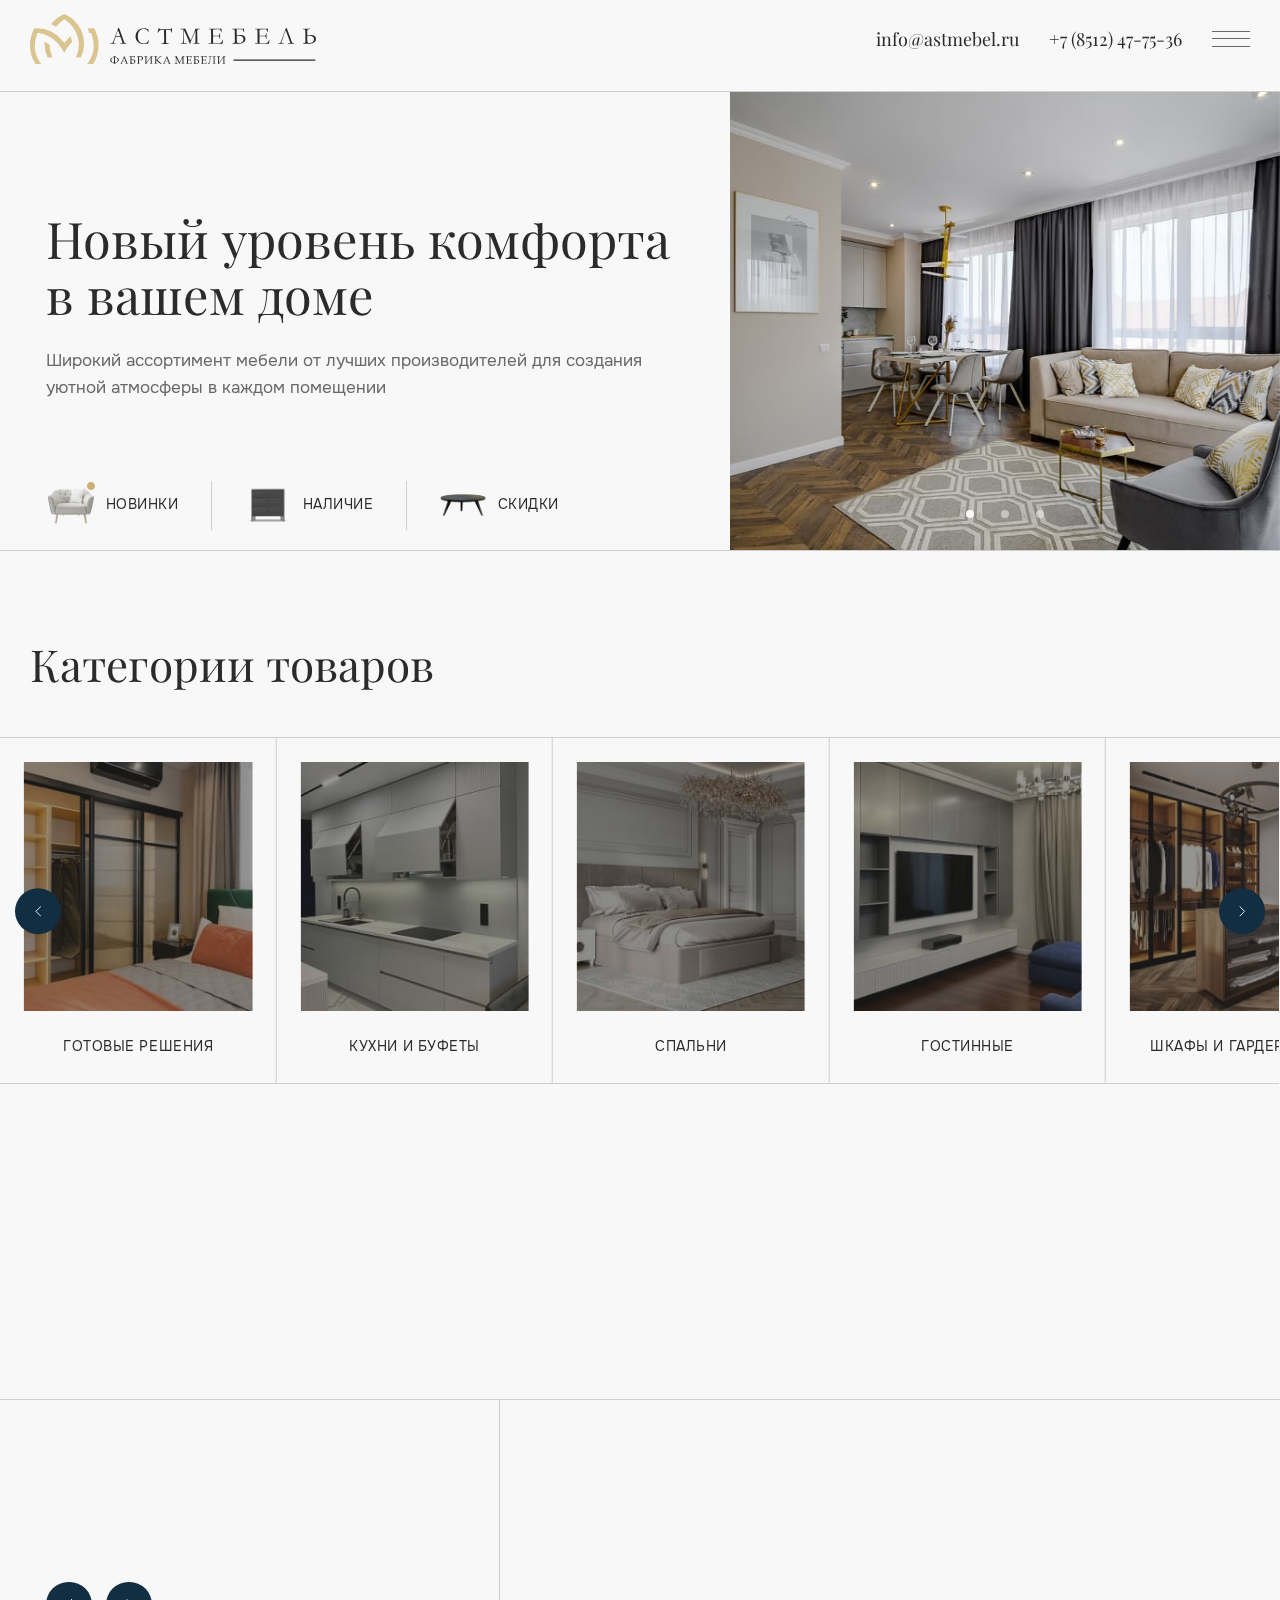
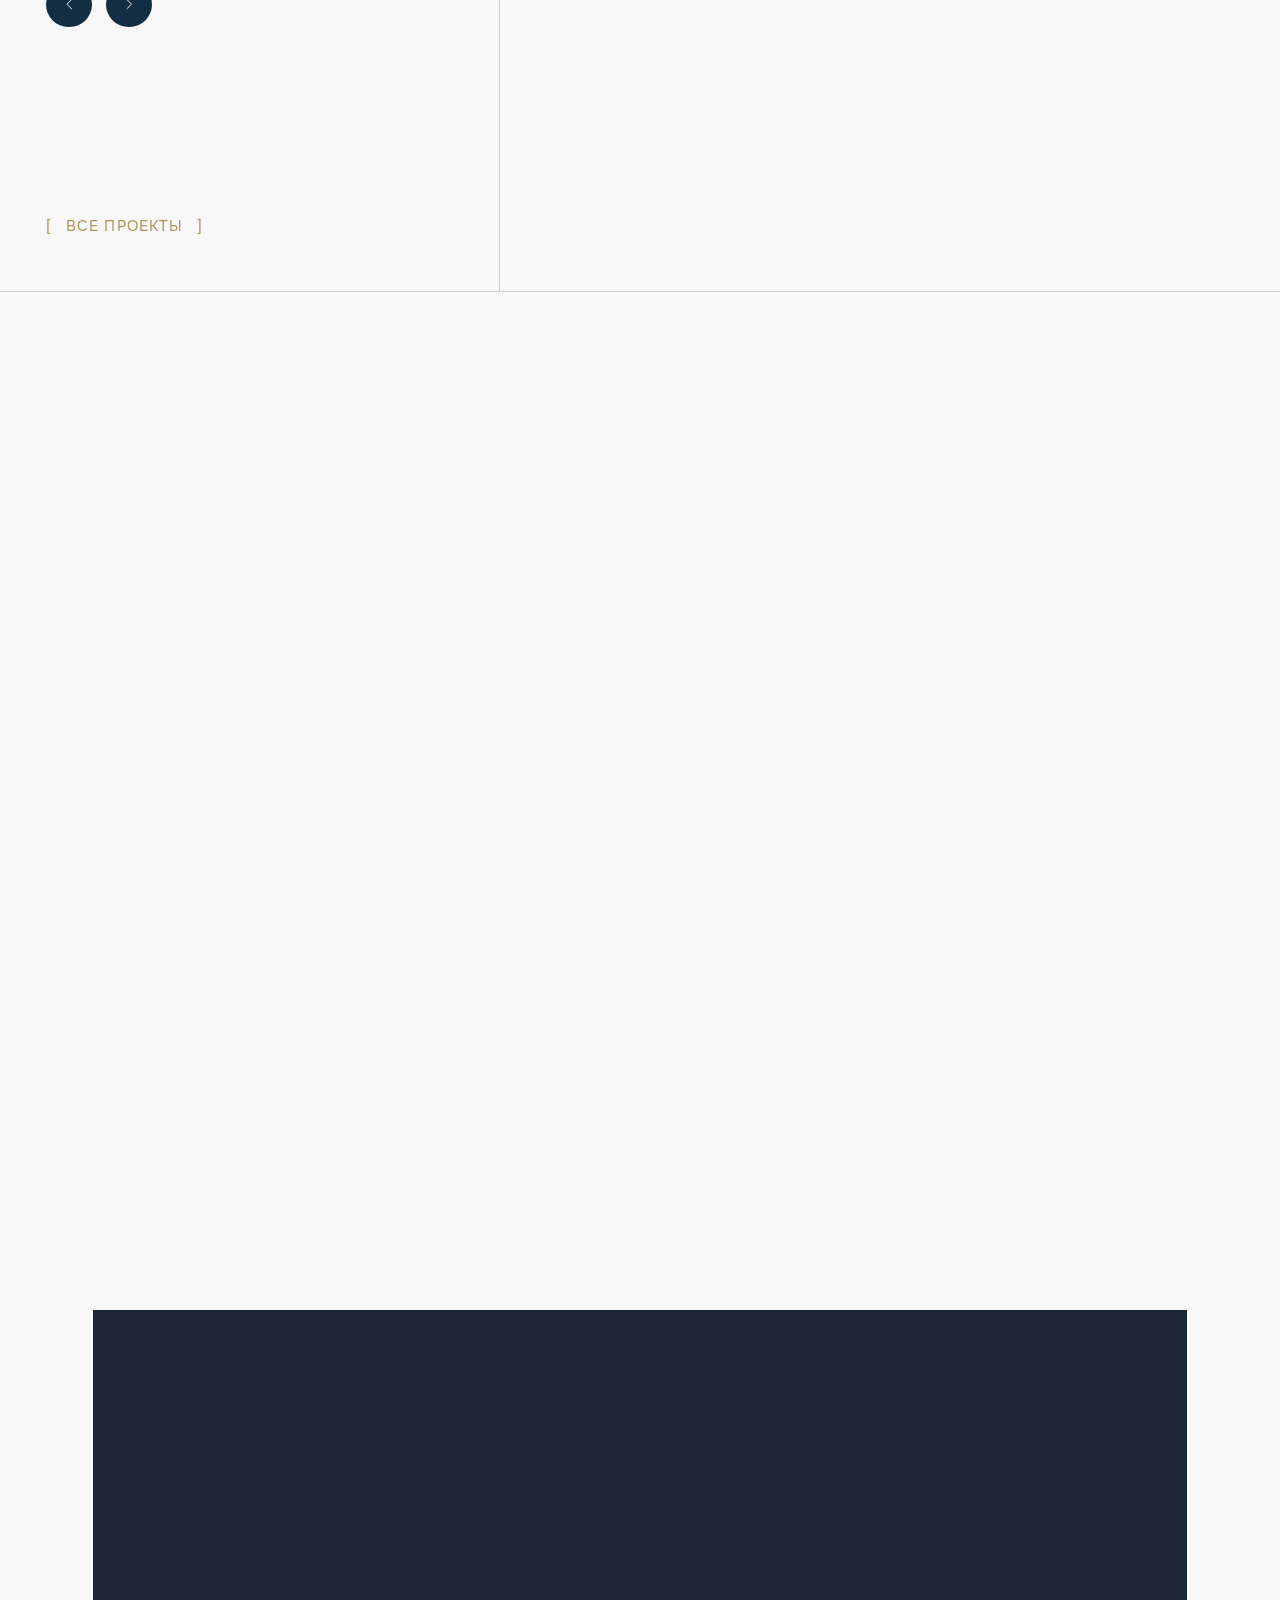
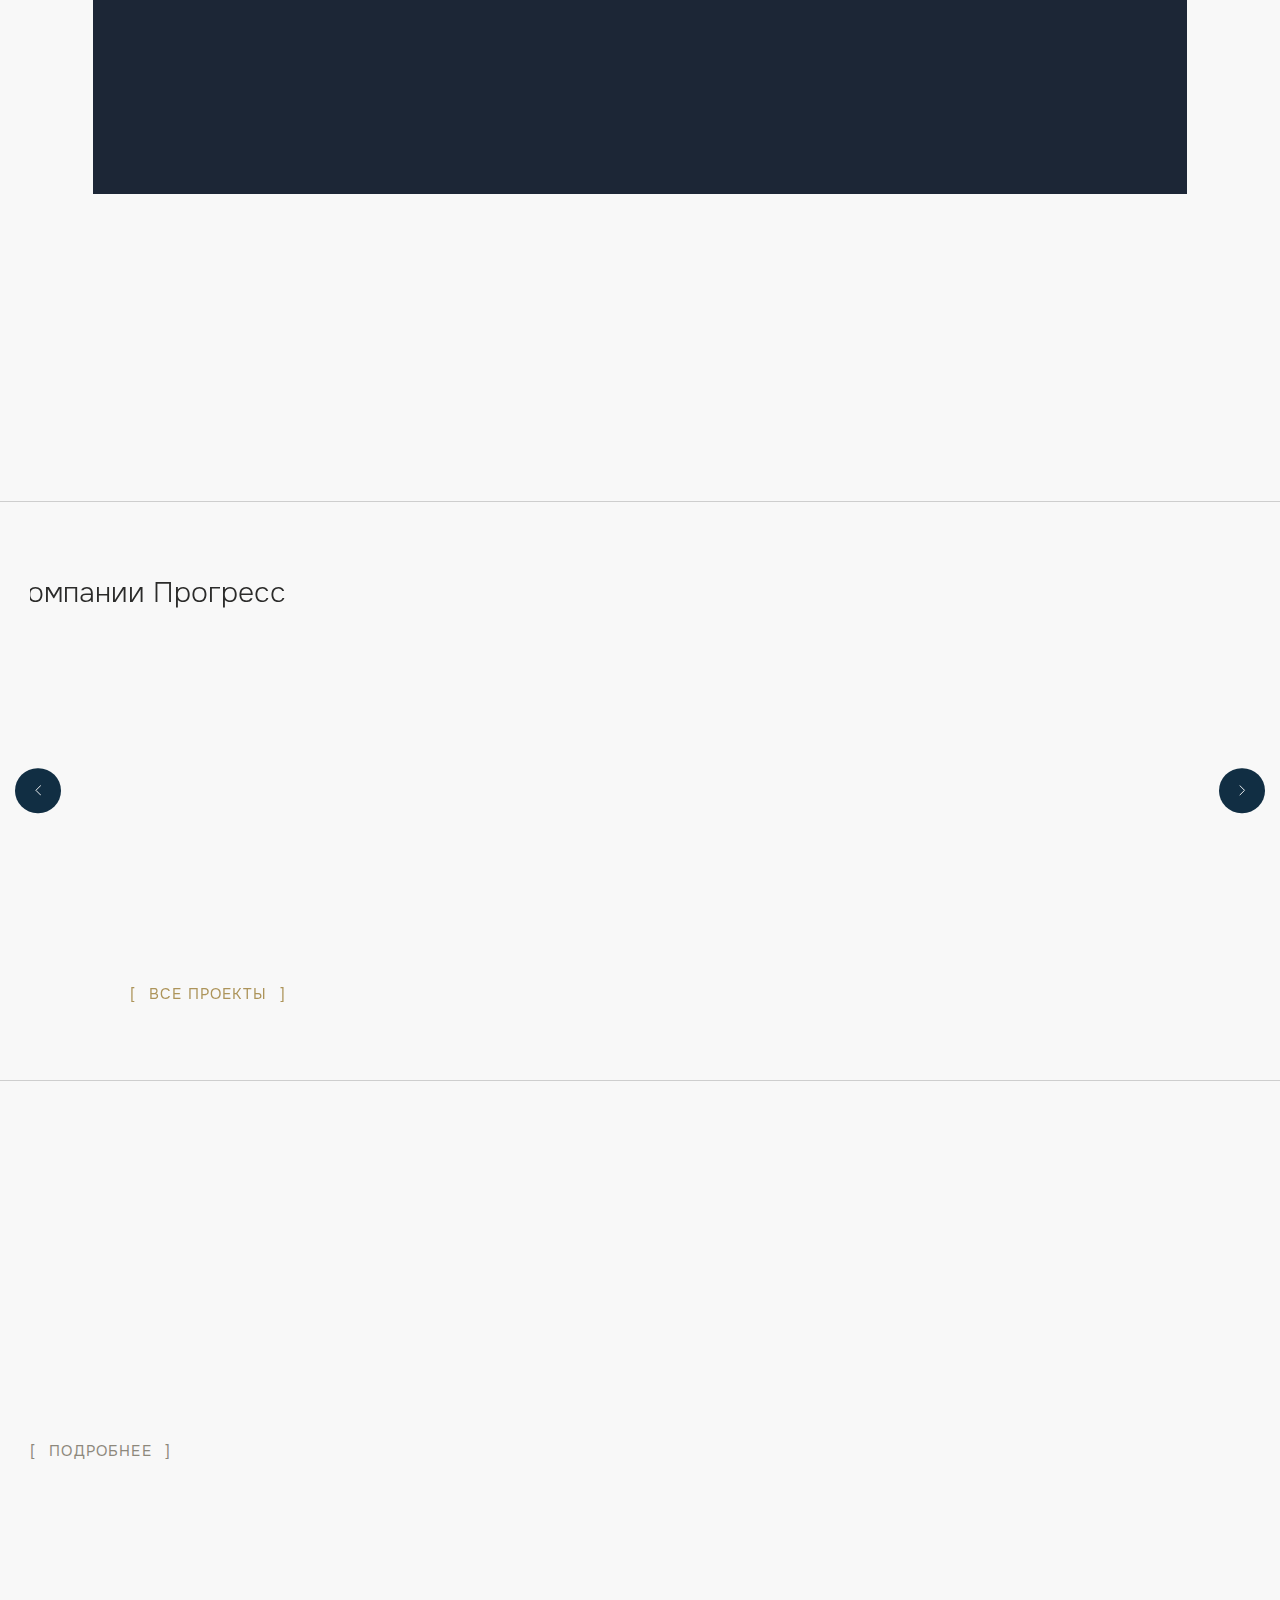
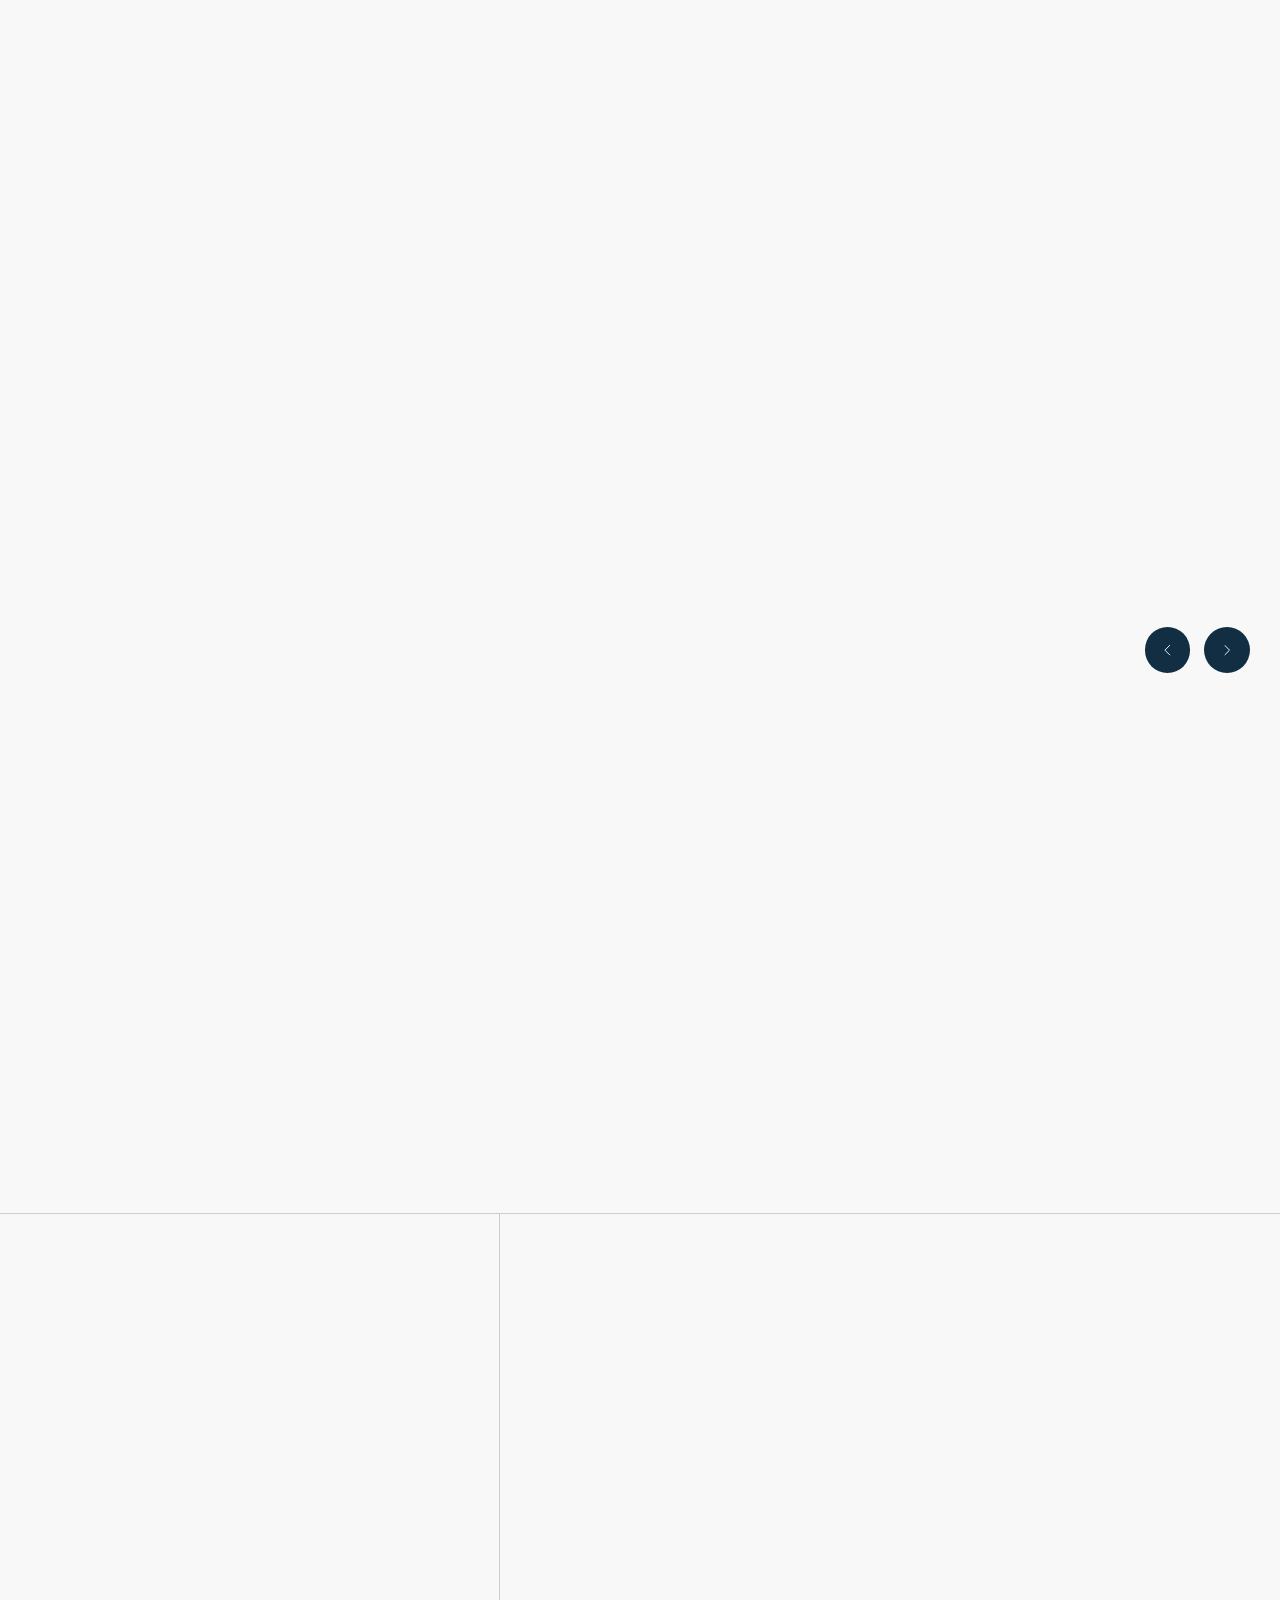
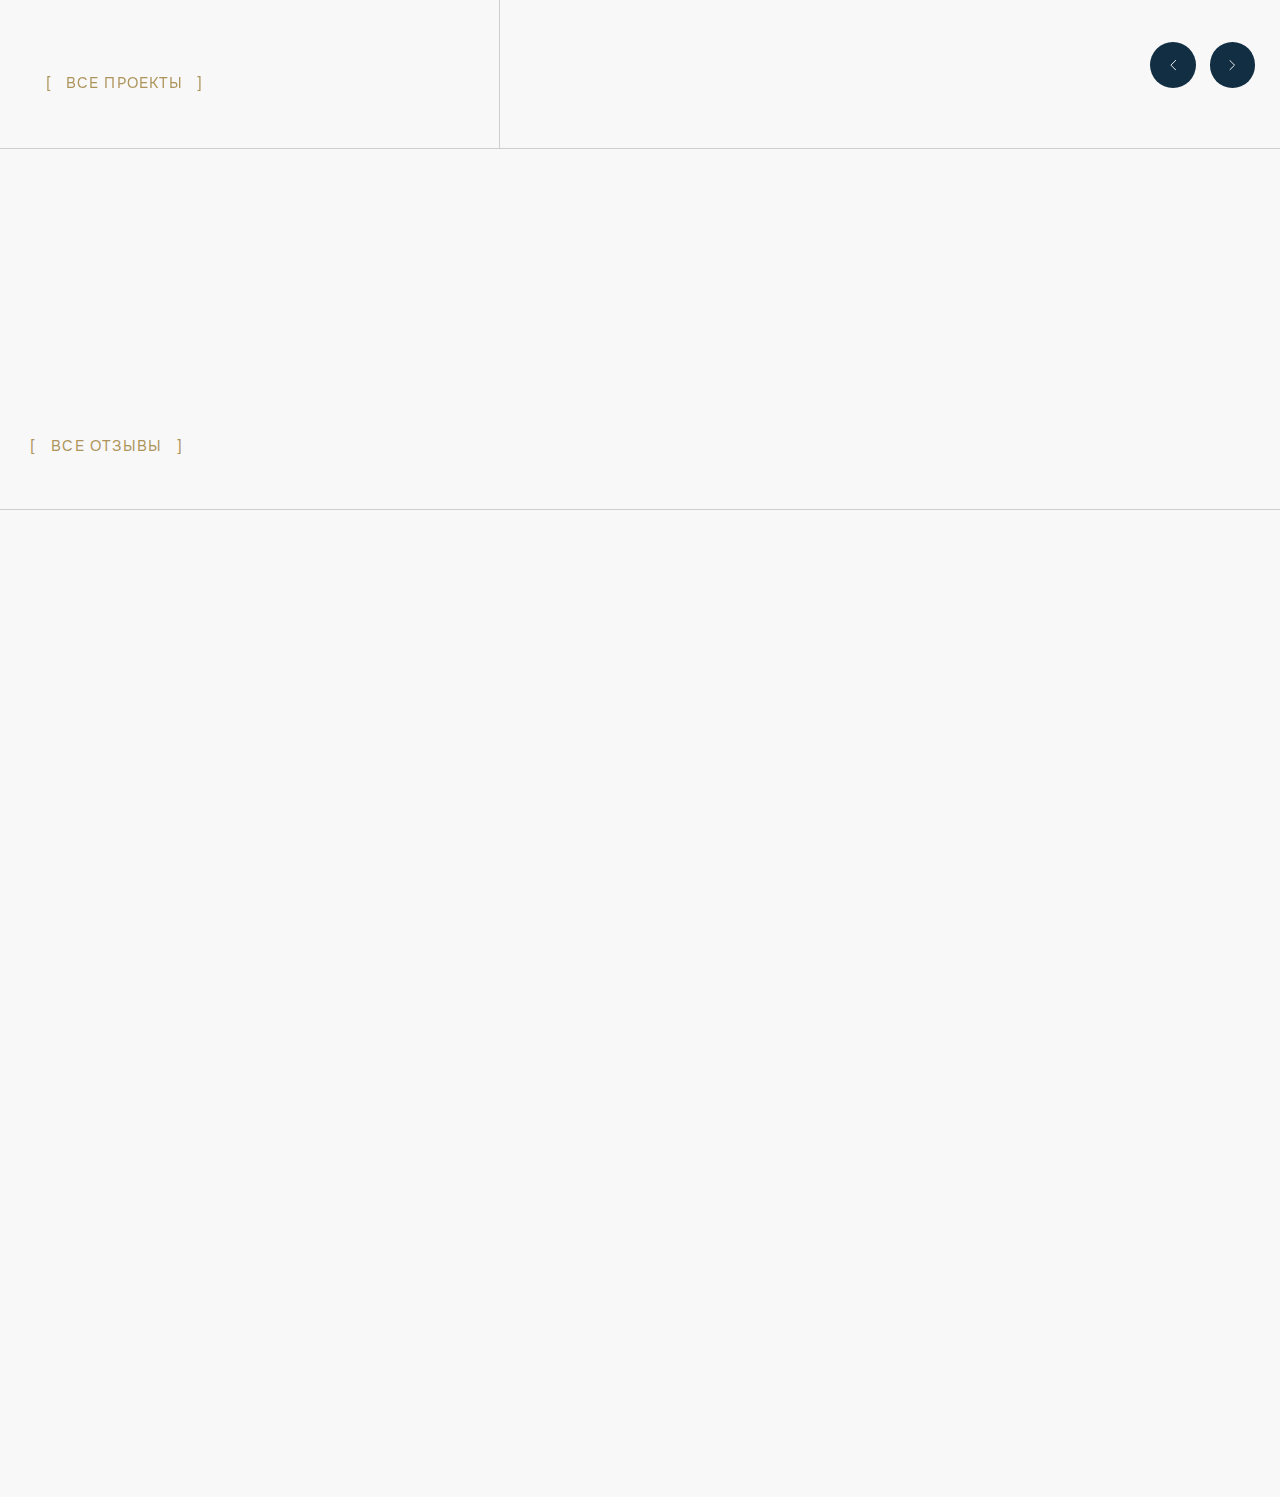
==== commit 41b2057f: "Add files via upload" ====
--- a/index.html
+++ b/index.html
@@ -12,12 +12,13 @@
         href="https://fonts.googleapis.com/css2?family=Playfair+Display:ital@0;1&family=Roboto:wght@400;700&display=swap"
         rel="stylesheet">
     <link rel="stylesheet" href="https://cdn.jsdelivr.net/npm/swiper@8/swiper-bundle.min.css" />
+    <link href="https://unpkg.com/aos@2.3.1/dist/aos.css" rel="stylesheet">
     <link rel="stylesheet" href="css/style.min.css">
 </head>
 
 <body>
 
-    <header class="header">
+    <header class="header" data-aos="fade-down">
         <div class="container">
             <div class="header__inner">
                 <a class="header__logo logo" href="#">
@@ -91,6 +92,73 @@
                                     </li>
                                 </ul>
                             </li>
+                        </ul>
+                        <ul class="menu__list menu-list">
+                            <li class="menu-list__item menu-list__item--catalog">
+                                Каталог
+                                <ul class="menu-list__sublist">
+                                    <li class="menu-list__sublist-item">
+                                        <a class="menu-list__sublist-link" href="#">
+                                            Кухни и буфеты
+                                        </a>
+                                    </li>
+                                    <li class="menu-list__sublist-item">
+                                        <a class="menu-list__sublist-link" href="#">
+                                            Спальни
+                                        </a>
+                                    </li>
+                                    <li class="menu-list__sublist-item">
+                                        <a class="menu-list__sublist-link" href="#">
+                                            Шкафы и гардеробные
+                                        </a>
+                                    </li>
+                                    <li class="menu-list__sublist-item">
+                                        <a class="menu-list__sublist-link" href="#">
+                                            Гостиные
+                                        </a>
+                                    </li>
+                                    <li class="menu-list__sublist-item">
+                                        <a class="menu-list__sublist-link" href="#">
+                                            Детские
+                                        </a>
+                                    </li>
+                                    <li class="menu-list__sublist-item">
+                                        <a class="menu-list__sublist-link" href="#">
+                                            Диваны
+                                        </a>
+                                    </li>
+                                    <li class="menu-list__sublist-item">
+                                        <a class="menu-list__sublist-link" href="#">
+                                            Комоды и тумбы
+                                        </a>
+                                    </li>
+                                    <li class="menu-list__sublist-item">
+                                        <a class="menu-list__sublist-link" href="#">
+                                            Прихожие
+                                        </a>
+                                    </li>
+                                    <li class="menu-list__sublist-item">
+                                        <a class="menu-list__sublist-link" href="#">
+                                            Двери
+                                        </a>
+                                    </li>
+                                    <li class="menu-list__sublist-item">
+                                        <a class="menu-list__sublist-link" href="#">
+                                            Ванные комнаты
+                                        </a>
+                                    </li>
+                                    <li class="menu-list__sublist-item">
+                                        <a class="menu-list__sublist-link" href="#">
+                                            Офис
+                                        </a>
+                                    </li>
+                                    <li class="menu-list__sublist-item">
+                                        <a class="menu-list__sublist-link" href="#">
+                                            Готовое решение
+                                        </a>
+                                    </li>
+                                </ul>
+                            </li>
                             <li class="menu-list__item">
                                 <a class="menu-list__link" href="#">
                                     О компании
@@ -138,11 +206,141 @@
 
     <div class="wrapper">
         <main class="main">
-            <!--  -->
+            <section class="main__section-top section-top">
+                <div class="section-top__inner">
+                    <div class="section-top__body section-top-body">
+                        <div class="section-top-body__heading heading">
+                            <h1 class="heading__title" data-aos="fade-right">
+                                Новый уровень
+                                комфорта <br>
+                                в вашем доме
+                            </h1>
+                            <p class="heading__text" data-aos="fade-right">
+                                Широкий ассортимент мебели от лучших производителей для создания уютной атмосферы в
+                                каждом помещении
+                            </p>
+                        </div>
+                        <nav class="section-top-body__menu section-top-menu">
+                            <ul class="section-top-menu__list section-top-menu-list">
+                                <li class="section-top-menu-list__item section-top-menu-list__item--active" data-aos="fade-right">
+                                    <a class="section-top-menu-list__link" href="#">
+                                        <div class="section-top-menu-list__img">
+                                            <img class="section-top-menu-list__img-image"
+                                                src="images/section-top-icon-1.png" alt="img">
+                                            <span></span>
+                                        </div>
+                                        <p class="section-top-menu-list__text">
+                                            Новинки
+                                        </p>
+                                    </a>
+                                </li>
+                                <li class="section-top-menu-list__item" data-aos="fade-right">
+                                    <a class="section-top-menu-list__link" href="#">
+                                        <div class="section-top-menu-list__img">
+                                            <img class="section-top-menu-list__img-image"
+                                                src="images/section-top-icon-2.png" alt="img">
+                                            <span></span>
+                                        </div>
+                                        <p class="section-top-menu-list__text">
+                                            Наличие
+                                        </p>
+                                    </a>
+                                </li>
+                                <li class="section-top-menu-list__item" data-aos="fade-right">
+                                    <a class="section-top-menu-list__link" href="#">
+                                        <div class="section-top-menu-list__img">
+                                            <img class="section-top-menu-list__img-image"
+                                                src="images/section-top-icon-3.png" alt="img">
+                                            <span></span>
+                                        </div>
+                                        <p class="section-top-menu-list__text">
+                                            Скидки
+                                        </p>
+                                    </a>
+                                </li>
+                            </ul>
+                        </nav>
+                    </div>
+                    <div class="section-top__wrapper">
+                        <nav class="section-top-body__menu section-top-menu">
+                            <ul class="section-top-menu__list section-top-menu-list">
+                                <li class="section-top-menu-list__item section-top-menu-list__item--active" data-aos="fade-right">
+                                    <a class="section-top-menu-list__link" href="#">
+                                        <div class="section-top-menu-list__img">
+                                            <img class="section-top-menu-list__img-image"
+                                                src="images/section-top-icon-1.png" alt="img">
+                                            <span></span>
+                                        </div>
+                                        <p class="section-top-menu-list__text">
+                                            Новинки
+                                        </p>
+                                        <span class="section-top-menu-list__arrow swiper-btn">
+                                            <svg width="7" height="13" viewBox="0 0 7 13" fill="none"
+                                                xmlns="http://www.w3.org/2000/svg">
+                                                <path d="M6.5 1L1 6.5L6.5 12" stroke="white" />
+                                            </svg>
+                                        </span>
+                                    </a>
+                                </li>
+                                <li class="section-top-menu-list__item" data-aos="fade-right">
+                                    <a class="section-top-menu-list__link" href="#">
+                                        <div class="section-top-menu-list__img">
+                                            <img class="section-top-menu-list__img-image"
+                                                src="images/section-top-icon-2.png" alt="img">
+                                            <span></span>
+                                        </div>
+                                        <p class="section-top-menu-list__text">
+                                            Наличие
+                                        </p>
+                                        <span class="section-top-menu-list__arrow swiper-btn">
+                                            <svg width="7" height="13" viewBox="0 0 7 13" fill="none"
+                                                xmlns="http://www.w3.org/2000/svg">
+                                                <path d="M6.5 1L1 6.5L6.5 12" stroke="white" />
+                                            </svg>
+                                        </span>
+                                    </a>
+                                </li>
+                                <li class="section-top-menu-list__item" data-aos="fade-right">
+                                    <a class="section-top-menu-list__link" href="#">
+                                        <div class="section-top-menu-list__img">
+                                            <img class="section-top-menu-list__img-image"
+                                                src="images/section-top-icon-3.png" alt="img">
+                                            <span></span>
+                                        </div>
+                                        <p class="section-top-menu-list__text">
+                                            Скидки
+                                        </p>
+                                        <span class="section-top-menu-list__arrow swiper-btn">
+                                            <svg width="7" height="13" viewBox="0 0 7 13" fill="none"
+                                                xmlns="http://www.w3.org/2000/svg">
+                                                <path d="M6.5 1L1 6.5L6.5 12" stroke="white" />
+                                            </svg>
+                                        </span>
+                                    </a>
+                                </li>
+                            </ul>
+                        </nav>
+                        <div class="section-top__swiper section-top-swiper swiper">
+                            <div class="swiper-wrapper">
+                                <div class="section-top-swiper__slide section-top-slide swiper-slide">
+                                    <img class="section-top-slide__img" src="images/section-top-img.jpg" alt="img" data-aos="zoom-in-right">
+                                </div>
+                                <div class="section-top-swiper__slide section-top-slide swiper-slide">
+                                    <img class="section-top-slide__img" src="images/section-top-img.jpg" alt="img" data-aos="zoom-in-right">
+                                </div>
+                                <div class="section-top-swiper__slide section-top-slide swiper-slide">
+                                    <img class="section-top-slide__img" src="images/section-top-img.jpg" alt="img" data-aos="zoom-in-right">
+                                </div>
+                            </div>
+                            <div class="section-top-slide__pagination swiper-pagination"></div>
+                        </div>
+                    </div>
+                </div>
+            </section>
             <section class="main__products products">
                 <div class="container">
                     <div class="products__heading heading">
-                        <h2 class="heading__title">
+                        <h2 class="heading__title" data-aos="fade-right">
                             Категории товаров
                         </h2>
                     </div>
@@ -150,7 +348,7 @@
                 <div class="products__inner">
                     <div class="products__swiper products-swiper swiper">
                         <div class="swiper-wrapper">
-                            <div class="products-swiper__slide products-slide swiper-slide">
+                            <div class="products-swiper__slide products-slide swiper-slide" data-aos="fade-down">
                                 <a class="products-slide__card card card--small" href="#">
                                     <div class="card__img">
                                         <img class="card__img-image" src="images/products-img-1.jpg" alt="img">
@@ -160,7 +358,7 @@
                                     </p>
                                 </a>
                             </div>
-                            <div class="products-swiper__slide products-slide swiper-slide">
+                            <div class="products-swiper__slide products-slide swiper-slide" data-aos="fade-down">
                                 <a class="products-slide__card card card--small" href="#">
                                     <div class="card__img">
                                         <img class="card__img-image" src="images/products-img-2.jpg" alt="img">
@@ -170,7 +368,7 @@
                                     </p>
                                 </a>
                             </div>
-                            <div class="products-swiper__slide products-slide swiper-slide">
+                            <div class="products-swiper__slide products-slide swiper-slide" data-aos="fade-down">
                                 <a class="products-slide__card card card--small" href="#">
                                     <div class="card__img">
                                         <img class="card__img-image" src="images/products-img-3.jpg" alt="img">
@@ -180,7 +378,7 @@
                                     </p>
                                 </a>
                             </div>
-                            <div class="products-swiper__slide products-slide swiper-slide">
+                            <div class="products-swiper__slide products-slide swiper-slide" data-aos="fade-down">
                                 <a class="products-slide__card card card--small" href="#">
                                     <div class="card__img">
                                         <img class="card__img-image" src="images/products-img-4.jpg" alt="img">
@@ -190,7 +388,7 @@
                                     </p>
                                 </a>
                             </div>
-                            <div class="products-swiper__slide products-slide swiper-slide">
+                            <div class="products-swiper__slide products-slide swiper-slide" data-aos="fade-down">
                                 <a class="products-slide__card card card--small" href="#">
                                     <div class="card__img">
                                         <img class="card__img-image" src="images/products-img-5.jpg" alt="img">
@@ -211,6 +409,83 @@
                         <svg width="7" height="13" viewBox="0 0 7 13" fill="none" xmlns="http://www.w3.org/2000/svg">
                             <path d="M6.5 1L1 6.5L6.5 12" stroke="white" />
                         </svg>
+                    </div>
+                </div>
+            </section> 
+            <section class="main__view view">
+                <div class="container">
+                    <div class="view__heading heading">
+                        <h2 class="heading__title" data-aos="fade-down">
+                            Реализованные жилые проекты для комфортной жизни
+                        </h2>
+                        <p class="heading__text" data-aos="fade-down">
+                            Вы можете заказать разработку дизайн проекта жилых помещений. В настоящее время мы осваивает
+                            новые виды производства, чтобы создавать в вашем доме безупречный уют
+                        </p>
+                    </div>
+                </div>
+                <div class="view__inner">
+                    <div class="view__swiper view-swiper swiper">
+                        <div class="swiper-wrapper">
+                            <div class="view-swiper__slide view-swiper-slide swiper-slide">
+                                <h3 class="view-swiper-slide__title" data-aos="fade-right">
+                                    Шоурум <br>
+                                    2-комнатой квартиры
+                                    ЖК Атмосфера
+                                </h3>
+                                <div class="view__buttons">
+                                    <div class="view__buttons-prev swiper-btn">
+                                        <svg width="7" height="13" viewBox="0 0 7 13" fill="none"
+                                            xmlns="http://www.w3.org/2000/svg">
+                                            <path d="M6.5 1L1 6.5L6.5 12" stroke="white" />
+                                        </svg>
+                                    </div>
+                                    <div class="view__buttons-next swiper-btn">
+                                        <svg width="7" height="13" viewBox="0 0 7 13" fill="none"
+                                            xmlns="http://www.w3.org/2000/svg">
+                                            <path d="M6.5 1L1 6.5L6.5 12" stroke="white" />
+                                        </svg>
+                                    </div>
+                                </div>
+                                <a class="view-swiper-slide__link link" href="#">
+                                    все проекты
+                                </a>
+                            </div>
+                            <div class="view-swiper__slide view-swiper-slide swiper-slide">
+                                <h3 class="view-swiper-slide__title" data-aos="fade-right">
+                                    Шоурум <br>
+                                    3-комнатой квартиры
+                                    Другой ЖК
+                                </h3>
+                                <div class="view__buttons">
+                                    <div class="view__buttons-prev swiper-btn">
+                                        <svg width="7" height="13" viewBox="0 0 7 13" fill="none"
+                                            xmlns="http://www.w3.org/2000/svg">
+                                            <path d="M6.5 1L1 6.5L6.5 12" stroke="white" />
+                                        </svg>
+                                    </div>
+                                    <div class="view__buttons-next swiper-btn">
+                                        <svg width="7" height="13" viewBox="0 0 7 13" fill="none"
+                                            xmlns="http://www.w3.org/2000/svg">
+                                            <path d="M6.5 1L1 6.5L6.5 12" stroke="white" />
+                                        </svg>
+                                    </div>
+                                </div>
+                                <a class="view-swiper-slide__link link" href="#">
+                                    все проекты
+                                </a>
+                            </div>
+                        </div>
+                    </div>
+                    <div class="view__images-swiper view-images-swiper swiper">
+                        <div class="swiper-wrapper">
+                            <div class="view-images-swiper__slide swiper-slide">
+                                <img class="view-images-swiper__slide-img" src="images/view-img-1.jpg" alt="img" data-aos="zoom-in-right">
+                            </div>
+                            <div class="view-images-swiper__slide swiper-slide">
+                                <img class="view-images-swiper__slide-img" src="images/view-img-2.jpg" alt="img" data-aos="zoom-in-right">
+                            </div>
+                        </div>
                     </div>
                 </div>
             </section>
@@ -218,10 +493,10 @@
                 <div class="container">
                     <div class="experience__inner">
                         <div class="experience__heading heading">
-                            <h2 class="heading__title">
+                            <h2 class="heading__title" data-aos="fade-right">
                                 Преимущества, созданные для вас
                             </h2>
-                            <p class="heading__text">
+                            <p class="heading__text" data-aos="fade-right">
                                 Компания предоставляет услуги более <br>
                                 20 лет и имеет богатый опыт в создании продуктов высокого качества
                             </p>
@@ -229,68 +504,68 @@
                         <div class="experience__wrapper">
                             <ol class="experience__list experience-list">
                                 <li class="experience-list__item">
-                                    <div class="experience-list__top">
+                                    <div class="experience-list__top" data-aos="fade-down">
                                         <p class="experience-list__top-count link">
                                             <span>
 
                                             </span>
                                         </p>
-                                        <p class="experience-list__top-text">
+                                        <p class="experience-list__top-text" data-aos="fade-right">
                                             Собственное производство
                                         </p>
                                     </div>
-                                    <p class="experience-list__text">
+                                    <p class="experience-list__text" data-aos="fade-right">
                                         Собственное производство позволяет компании контролировать качество всех
                                         производственных процессов, от сырья до готового продукта
                                     </p>
                                 </li>
                                 <li class="experience-list__item">
-                                    <div class="experience-list__top">
+                                    <div class="experience-list__top" data-aos="fade-down">
                                         <p class="experience-list__top-count link">
                                             <span>
 
                                             </span>
                                         </p>
-                                        <p class="experience-list__top-text">
+                                        <p class="experience-list__top-text" data-aos="fade-right">
                                             Гарантия
                                         </p>
                                     </div>
-                                    <p class="experience-list__text">
+                                    <p class="experience-list__text" data-aos="fade-right">
                                         Компания гарантирует качество своих изделий, что позволяет клиентам быть
                                         уверенными
                                         в их надежности и долговечности
                                     </p>
                                 </li>
                                 <li class="experience-list__item">
-                                    <div class="experience-list__top">
+                                    <div class="experience-list__top" data-aos="fade-down">
                                         <p class="experience-list__top-count link">
                                             <span>
 
                                             </span>
                                         </p>
-                                        <p class="experience-list__top-text">
+                                        <p class="experience-list__top-text" data-aos="fade-right">
                                             Разрабатываем
                                             индивидуальные модели
                                         </p>
                                     </div>
-                                    <p class="experience-list__text">
+                                    <p class="experience-list__text" data-aos="fade-right">
                                         Благодаря индивидуальному подходу к каждому клиенту, компания разрабатывает
                                         модели,
                                         полностью соответствующие их требованиям и ожиданиям
                                     </p>
                                 </li>
                                 <li class="experience-list__item">
-                                    <div class="experience-list__top">
+                                    <div class="experience-list__top" data-aos="fade-down">
                                         <p class="experience-list__top-count link">
                                             <span>
 
                                             </span>
                                         </p>
-                                        <p class="experience-list__top-text">
+                                        <p class="experience-list__top-text" data-aos="fade-right">
                                             Доставка по России
                                         </p>
                                     </div>
-                                    <p class="experience-list__text">
+                                    <p class="experience-list__text" data-aos="fade-right">
                                         Благодаря услуге доставки по России, клиенты могут получить свои заказы в любой
                                         регион страны, без необходимости самостоятельно заниматься поиском и доставкой
                                     </p>
@@ -299,94 +574,94 @@
                         </div>
                     </div>
                 </div>
-            </section>
+            </section> 
             <section class="main__order order order--big">
-                <img class="order__bg" src="images/order-bg-2.jpg" alt="bg">
+                <img class="order__bg" src="images/order-bg-2.jpg" alt="bg" data-aos="fade-down">
                 <div class="container">
                     <div class="order__inner">
                         <div class="order__heading heading heading--centered">
-                            <h2 class="heading__title">
+                            <h2 class="heading__title" data-aos="fade-down">
                                 Хотите заказать проект <br>
                                 с эксклюзивным дизайном?
                             </h2>
-                            <p class="heading__text">
+                            <p class="heading__text" data-aos="fade-down">
                                 Опишите ваши пожелания по вашему проекту и мы свяжемся с вами в ближайшее время
                             </p>
                         </div>
                         <form class="order__form order-form" action="#">
                             <div class="order-form__inner">
-                                <input class="order-form__input" type="text" placeholder="Ваше имя">
-                                <input class="order-form__input" type="text" placeholder="Ваш телефон">
-                                <input class="order-form__input" type="text" placeholder="Email">
-                            </div>
-                            <button class="order-form__button link" type="button">
+                                <input class="order-form__input" type="text" placeholder="Ваше имя" data-aos="fade-down">
+                                <input class="order-form__input" type="text" placeholder="Ваш телефон" data-aos="fade-down">
+                                <input class="order-form__input" type="text" placeholder="Email" data-aos="fade-down">
+                            </div>
+                            <button class="order-form__button link" type="button" data-aos="fade-up">
                                 отправить заявку
                             </button>
                         </form>
                     </div>
                 </div>
-            </section>
+            </section> 
             <section class="main__examples examples">
                 <div class="container">
                     <div class="examples__heading heading">
-                        <h2 class="heading__title">
+                        <h2 class="heading__title" data-aos="fade-right">
                             Примеры наших
                             коммерческих проектов
                         </h2>
                     </div>
-                    <div class="examples__inner">
-                        <div class="examples__swiper examples-swiper swiper">
-                            <div class="swiper-wrapper">
-                                <div class="examples-swiper__slide examples-slide swiper-slide">
-                                    <div class="examples-slide__inner">
-                                        <h4 class="examples-slide__title">
-                                            Офис компании Прогресс
-                                        </h4>
-                                        <div class="examples-slide__img">
-                                            <img class="examples-slide__img-image" src="images/examples-img-1.jpg"
-                                                alt="img">
-                                        </div>
-                                        <a class="examples-slide__link link" href="#">
-                                            все проекты
-                                        </a>
-                                    </div>
+                </div>
+                <div class="examples__inner">
+                    <div class="examples__swiper examples-swiper swiper">
+                        <div class="swiper-wrapper">
+                            <div class="examples-swiper__slide examples-slide swiper-slide">
+                                <div class="examples-slide__inner">
+                                    <h4 class="examples-slide__title" data-aos="fade-right">
+                                        Офис компании Прогресс
+                                    </h4>
+                                    <div class="examples-slide__img" data-aos="zoom-in-down">
+                                        <img class="examples-slide__img-image" src="images/examples-img-1.jpg"
+                                            alt="img">
+                                    </div>
+                                    <a class="examples-slide__link link" href="#">
+                                        все проекты
+                                    </a>
                                 </div>
-                                <div class="examples-swiper__slide examples-slide swiper-slide">
-                                    <div class="examples-slide__inner">
-                                        <h4 class="examples-slide__title">
-                                            Офис компании Прогресс
-                                        </h4>
-                                        <div class="examples-slide__img">
-                                            <img class="examples-slide__img-image" src="images/examples-img-2.jpg"
-                                                alt="img">
-                                        </div>
-                                        <a class="examples-slide__link link" href="#">
-                                            все проекты
-                                        </a>
-                                    </div>
+                            </div>
+                            <div class="examples-swiper__slide examples-slide swiper-slide">
+                                <div class="examples-slide__inner">
+                                    <h4 class="examples-slide__title">
+                                        Офис компании Прогресс
+                                    </h4>
+                                    <div class="examples-slide__img" data-aos="zoom-in-down">
+                                        <img class="examples-slide__img-image" src="images/examples-img-2.jpg"
+                                            alt="img">
+                                    </div>
+                                    <a class="examples-slide__link link" href="#">
+                                        все проекты
+                                    </a>
                                 </div>
                             </div>
                         </div>
-                        <div class="examples__btn swiper-btn examples__btn--prev">
-                            <svg width="7" height="13" viewBox="0 0 7 13" fill="none"
-                                xmlns="http://www.w3.org/2000/svg">
-                                <path d="M6.5 1L1 6.5L6.5 12" stroke="white" />
-                            </svg>
-                        </div>
-                        <div class="examples__btn swiper-btn examples__btn--next">
-                            <svg width="7" height="13" viewBox="0 0 7 13" fill="none"
-                                xmlns="http://www.w3.org/2000/svg">
-                                <path d="M6.5 1L1 6.5L6.5 12" stroke="white" />
-                            </svg>
-                        </div>
-                    </div>
-                </div>
-            </section>
+                    </div>
+                    <div class="examples__btn swiper-btn examples__btn--prev">
+                        <svg width="7" height="13" viewBox="0 0 7 13" fill="none"
+                            xmlns="http://www.w3.org/2000/svg">
+                            <path d="M6.5 1L1 6.5L6.5 12" stroke="white" />
+                        </svg>
+                    </div>
+                    <div class="examples__btn swiper-btn examples__btn--next">
+                        <svg width="7" height="13" viewBox="0 0 7 13" fill="none"
+                            xmlns="http://www.w3.org/2000/svg">
+                            <path d="M6.5 1L1 6.5L6.5 12" stroke="white" />
+                        </svg>
+                    </div>
+                </div>
+            </section> 
             <section class="main__approach approach">
                 <div class="container">
                     <div class="approach__inner">
                         <div class="approach__heading heading">
-                            <h2 class="heading__title">
+                            <h2 class="heading__title" data-aos="fade-right">
                                 Новый уровень <br>
                                 комфорта в вашем доме
                             </h2>
@@ -395,13 +670,13 @@
                             </a>
                         </div>
                         <div class="approach__wrapper">
-                            <p class="approach__text">
+                            <p class="approach__text" data-aos="fade-down">
                                 Изготовление изделий мы доверяем только первоклассному немецкому оборудованию. Этот
                                 современный комплекс машин, управляемый единым программным обеспечением, создает каждую
                                 деталь в строгом соответствии с заданными технологическими параметрами, поэтому мы
                                 уверены в качестве нашей мебели и гарантируем его.
                             </p>
-                            <p class="approach__text">
+                            <p class="approach__text" data-aos="fade-down">
                                 Команда профессионалов, занятых на фабрике, а их более сотни, регулярно повышает уровень
                                 своей квалификации, чтобы быть в курсе последних новинок мебельной индустрии, поэтому мы
                                 всегда с удовольствием предложим Вам что-то интересное.
@@ -413,14 +688,14 @@
                     </div>
                 </div>
                 <div class="approach__img">
-                    <img class="approach__img-image" src="images/approach-img-1.jpg" alt="img">
-                </div>
-            </section>
+                    <!-- <img class="approach__img-image" src="images/approach-img-1.jpg" alt="img"> -->
+                </div>
+            </section> 
             <section class="main__clients clients">
                 <div class="container">
                     <div class="clients__top clients-top">
                         <div class="clients-top__heading heading">
-                            <h2 class="heading__title">
+                            <h2 class="heading__title" data-aos="fade-right">
                                 Наши клиенты
                             </h2>
                         </div>
@@ -439,41 +714,153 @@
                             </div>
                         </div>
                     </div>
-                    <div class="clients__swiper clients-swiper swiper">
+                </div>
+                <div class="clients__swiper clients-swiper swiper" data-aos="fade-down">
+                    <div class="swiper-wrapper">
+                        <div class="clients-swiper__slide clients-slide swiper-slide">
+                            <div class="clients-slide__img">
+                                <img class="clients-slide__img-image" src="images/clients-img-1.png" alt="img">
+                            </div>
+                        </div>
+                        <div class="clients-swiper__slide clients-slide swiper-slide">
+                            <div class="clients-slide__img">
+                                <img class="clients-slide__img-image" src="images/clients-img-2.png" alt="img">
+                            </div>
+                        </div>
+                        <div class="clients-swiper__slide clients-slide swiper-slide">
+                            <div class="clients-slide__img">
+                                <img class="clients-slide__img-image" src="images/clients-img-3.png" alt="img">
+                            </div>
+                        </div>
+                        <div class="clients-swiper__slide clients-slide swiper-slide">
+                            <div class="clients-slide__img">
+                                <img class="clients-slide__img-image" src="images/clients-img-4.png" alt="img">
+                            </div>
+                        </div>
+                        <div class="clients-swiper__slide clients-slide swiper-slide">
+                            <div class="clients-slide__img">
+                                <img class="clients-slide__img-image" src="images/clients-img-5.png" alt="img">
+                            </div>
+                        </div>
+                    </div>
+                </div>
+            </section> 
+            <section class="main__view view view--shorted">
+                <div class="container">
+                    <div class="view__heading heading">
+                        <h2 class="heading__title" data-aos="fade-right">
+                            Проекты, выполненные
+                            специально для застройщиков
+                        </h2>
+                    </div>
+                </div>
+                <div class="view__inner">
+                    <div class="view__swiper view-swiper swiper">
                         <div class="swiper-wrapper">
-                            <div class="clients-swiper__slide clients-slide swiper-slide">
-                                <div class="clients-slide__img">
-                                    <img class="clients-slide__img-image" src="images/clients-img-1.png" alt="img">
+                            <div class="view-swiper__slide view-swiper-slide swiper-slide">
+                                <h3 class="view-swiper-slide__title" data-aos="fade-down">
+                                    Шоурум 1-комнатной квартиры ЖК Атмосфера
+                                </h3>
+                                <div class="view__buttons">
+                                    <div class="view__buttons-prev swiper-btn">
+                                        <svg width="7" height="13" viewBox="0 0 7 13" fill="none"
+                                            xmlns="http://www.w3.org/2000/svg">
+                                            <path d="M6.5 1L1 6.5L6.5 12" stroke="white" />
+                                        </svg>
+                                    </div>
+                                    <div class="view__buttons-next swiper-btn">
+                                        <svg width="7" height="13" viewBox="0 0 7 13" fill="none"
+                                            xmlns="http://www.w3.org/2000/svg">
+                                            <path d="M6.5 1L1 6.5L6.5 12" stroke="white" />
+                                        </svg>
+                                    </div>
                                 </div>
-                            </div>
-                            <div class="clients-swiper__slide clients-slide swiper-slide">
-                                <div class="clients-slide__img">
-                                    <img class="clients-slide__img-image" src="images/clients-img-2.png" alt="img">
+                                <p class="view-swiper-slide__text" data-aos="fade-down">
+                                    Вас приглашаем в Шоурум 1-комнатной квартиры ЖК "Атмосфера"! Здесь наши
+                                    дизайнеры смогут продемонстрировать вам высококачественный дизайн и изысканную
+                                    мебель от фабрики "Астмебель". Иммерсивная атмосфера комфорта и стиля поможет
+                                    вам ощутить себя как дома. Найдите вдохновение для создания идеальной обстановки
+                                    в своем доме вместе с нами!
+                                </p>
+                                <a class="view-swiper-slide__link link" href="#">
+                                    все проекты
+                                </a>
+                            </div>
+                            <div class="view-swiper__slide view-swiper-slide swiper-slide">
+                                <h3 class="view-swiper-slide__title" data-aos="fade-down">
+                                    Шоурум 2-комнатной квартиры ЖК Другой
+                                </h3>
+                                <div class="view__buttons">
+                                    <div class="view__buttons-prev swiper-btn">
+                                        <svg width="7" height="13" viewBox="0 0 7 13" fill="none"
+                                            xmlns="http://www.w3.org/2000/svg">
+                                            <path d="M6.5 1L1 6.5L6.5 12" stroke="white" />
+                                        </svg>
+                                    </div>
+                                    <div class="view__buttons-next swiper-btn">
+                                        <svg width="7" height="13" viewBox="0 0 7 13" fill="none"
+                                            xmlns="http://www.w3.org/2000/svg">
+                                            <path d="M6.5 1L1 6.5L6.5 12" stroke="white" />
+                                        </svg>
+                                    </div>
                                 </div>
-                            </div>
-                            <div class="clients-swiper__slide clients-slide swiper-slide">
-                                <div class="clients-slide__img">
-                                    <img class="clients-slide__img-image" src="images/clients-img-3.png" alt="img">
+                                <p class="view-swiper-slide__text" data-aos="fade-down">
+                                    Вас приглашаем в Шоурум 1-комнатной квартиры ЖК "Атмосфера"! Здесь наши
+                                    дизайнеры смогут продемонстрировать вам высококачественный дизайн и изысканную
+                                    мебель от фабрики "Астмебель". Иммерсивная атмосфера комфорта и стиля поможет
+                                    вам ощутить себя как дома. Найдите вдохновение для создания идеальной обстановки
+                                    в своем доме вместе с нами!
+                                </p>
+                                <a class="view-swiper-slide__link link" href="#">
+                                    все проекты
+                                </a>
+                            </div>
+                        </div>
+                    </div>
+                    <div class="view__image-swiper view-image-swiper swiper">
+                        <div class="swiper-wrapper">
+                            <div class="view-image-swiper__slide swiper-slide">
+                                <img class="view-image-swiper__slide-img" src="images/view-img-1.jpg" alt="img" data-aos="zoom-in-down">
+                                <div class="view__buttons">
+                                    <div class="view__buttons-prev swiper-btn">
+                                        <svg width="7" height="13" viewBox="0 0 7 13" fill="none"
+                                            xmlns="http://www.w3.org/2000/svg">
+                                            <path d="M6.5 1L1 6.5L6.5 12" stroke="white" />
+                                        </svg>
+                                    </div>
+                                    <div class="view__buttons-next swiper-btn">
+                                        <svg width="7" height="13" viewBox="0 0 7 13" fill="none"
+                                            xmlns="http://www.w3.org/2000/svg">
+                                            <path d="M6.5 1L1 6.5L6.5 12" stroke="white" />
+                                        </svg>
+                                    </div>
                                 </div>
                             </div>
-                            <div class="clients-swiper__slide clients-slide swiper-slide">
-                                <div class="clients-slide__img">
-                                    <img class="clients-slide__img-image" src="images/clients-img-4.png" alt="img">
+                            <div class="view-image-swiper__slide swiper-slide">
+                                <img class="view-image-swiper__slide-img" src="images/view-img-2.jpg" alt="img" data-aos="zoom-in-down">
+                                <div class="view__buttons">
+                                    <div class="view__buttons-prev swiper-btn">
+                                        <svg width="7" height="13" viewBox="0 0 7 13" fill="none"
+                                            xmlns="http://www.w3.org/2000/svg">
+                                            <path d="M6.5 1L1 6.5L6.5 12" stroke="white" />
+                                        </svg>
+                                    </div>
+                                    <div class="view__buttons-next swiper-btn">
+                                        <svg width="7" height="13" viewBox="0 0 7 13" fill="none"
+                                            xmlns="http://www.w3.org/2000/svg">
+                                            <path d="M6.5 1L1 6.5L6.5 12" stroke="white" />
+                                        </svg>
+                                    </div>
                                 </div>
                             </div>
-                            <div class="clients-swiper__slide clients-slide swiper-slide">
-                                <div class="clients-slide__img">
-                                    <img class="clients-slide__img-image" src="images/clients-img-5.png" alt="img">
-                                </div>
-                            </div>
-                        </div>
-                    </div>
-                </div>
-            </section>
+                        </div>
+                    </div>
+                </div>
+            </section>  
             <section class="main__recalls recalls recalls--shorted">
                 <div class="container">
                     <div class="recalls__heading heading">
-                        <h1 class="heading__title">
+                        <h1 class="heading__title" data-aos="fade-right">
                             Клиенты, искренне поделившиеся своим мнением о сотрудничестве с нами
                         </h1>
                         <a class="heading__link link" href="#">
@@ -482,68 +869,66 @@
                     </div>
                 </div>
                 <div class="recalls__inner">
-                    <div class="recalls__wrapper">
-                        <div class="recalls__item recalls-item">
-                            <div class="recalls-item__img">
-                                <img class="recalls-item__img-image" src="images/recalls-img-person-1.jpg" alt="img">
-                            </div>
-                            <p class="recalls-item__text">
-                                Приятно порадовала ваша офисная мебель! Очень стильная, статусная. Работать одно
-                                удовольствие. Про качество и говорить нечего, как всегда на высоте! Все сделали
-                                по индивидуальному заказу, учли все пожелания, а их было не мало! Огромное спасибо!
-                            </p>
-                            <p class="recalls-item__info link">
-                                <span>
-                                    Андреева Н. А.
-                                </span>
-                                <time>
-                                    28.12.2019
-                                </time>
-                            </p>
-                        </div>
-                        <div class="recalls__item recalls-item">
-                            <div class="recalls-item__img">
-                                <img class="recalls-item__img-image" src="images/recalls-img-person-2.jpg" alt="img">
-                            </div>
-                            <p class="recalls-item__text">
-                                Хочется сказать огромное «спасибо» коллективу «Астмебель», а особенно
-                                менеджеру-дизайнеру Кравцовой Елене, которая угадала, какую мебель мы хотим и в итоге
-                                спроектировала все на высшем уровне. А также Закаряеву А. — сборщику мебели, качественно
-                                и аккуратно собравшему мебель. Большое и огромное вам всем спасибо!
-                            </p>
-                            <p class="recalls-item__info link">
-                                <span>
-                                    Кононенко
-                                </span>
-                                <time>
-                                    21.12.2019
-                                </time>
-                            </p>
-                        </div>
-                        <div class="recalls__item recalls-item">
-                            <div class="recalls-item__img">
-                                <img class="recalls-item__img-image" src="images/recalls-img-person-4.jpg" alt="img">
-                            </div>
-                            <p class="recalls-item__text">
-                                Не раз заказывали мебель в вашем салоне и каждый раз довольны! Спальня великолепная,
-                                красивая, стильная, качественная. Все продуманно до мелочей. Пользоваться одно
-                                удовольствие. Для ребёнка делали на заказ комод и также остались довольны. Успехов
-                                и процветания вашему салону!
-                            </p>
-                            <p class="recalls-item__info link">
-                                <span>
-                                    Аделя,
-                                </span>
-                                <time>
-                                    05.01.2020
-                                </time>
-                            </p>
-                        </div>
-                    </div>
-                </div>
-            </section>
+                    <div class="recalls__item recalls-item" data-aos="zoom-in-down">
+                        <div class="recalls-item__img">
+                            <img class="recalls-item__img-image" src="images/recalls-img-person-1.jpg" alt="img">
+                        </div>
+                        <p class="recalls-item__text">
+                            Приятно порадовала ваша офисная мебель! Очень стильная, статусная. Работать одно
+                            удовольствие. Про качество и говорить нечего, как всегда на высоте! Все сделали
+                            по индивидуальному заказу, учли все пожелания, а их было не мало! Огромное спасибо!
+                        </p>
+                        <p class="recalls-item__info link">
+                            <span>
+                                Андреева Н. А.
+                            </span>
+                            <time>
+                                28.12.2019
+                            </time>
+                        </p>
+                    </div>
+                    <div class="recalls__item recalls-item" data-aos="zoom-in-down">
+                        <div class="recalls-item__img">
+                            <img class="recalls-item__img-image" src="images/recalls-img-person-2.jpg" alt="img">
+                        </div>
+                        <p class="recalls-item__text">
+                            Хочется сказать огромное «спасибо» коллективу «Астмебель», а особенно
+                            менеджеру-дизайнеру Кравцовой Елене, которая угадала, какую мебель мы хотим и в итоге
+                            спроектировала все на высшем уровне. А также Закаряеву А. — сборщику мебели, качественно
+                            и аккуратно собравшему мебель. Большое и огромное вам всем спасибо!
+                        </p>
+                        <p class="recalls-item__info link">
+                            <span>
+                                Кононенко
+                            </span>
+                            <time>
+                                21.12.2019
+                            </time>
+                        </p>
+                    </div>
+                    <div class="recalls__item recalls-item" data-aos="zoom-in-down">
+                        <div class="recalls-item__img">
+                            <img class="recalls-item__img-image" src="images/recalls-img-person-4.jpg" alt="img">
+                        </div>
+                        <p class="recalls-item__text">
+                            Не раз заказывали мебель в вашем салоне и каждый раз довольны! Спальня великолепная,
+                            красивая, стильная, качественная. Все продуманно до мелочей. Пользоваться одно
+                            удовольствие. Для ребёнка делали на заказ комод и также остались довольны. Успехов
+                            и процветания вашему салону!
+                        </p>
+                        <p class="recalls-item__info link">
+                            <span>
+                                Аделя,
+                            </span>
+                            <time>
+                                05.01.2020
+                            </time>
+                        </p>
+                    </div>
+                </div>
+            </section> 
         </main>
-        <footer class="footer">
+        <footer class="footer" data-aos="fade-down">
             <div class="container">
                 <div class="footer__inner">
                     <div class="footer__box footer-box">
@@ -727,6 +1112,7 @@
 
     <script src="https://ajax.googleapis.com/ajax/libs/jquery/3.6.3/jquery.min.js"></script>
     <script src="https://cdn.jsdelivr.net/npm/swiper@8/swiper-bundle.min.js"></script>
+    <script src="https://unpkg.com/aos@2.3.1/dist/aos.js"></script>
     <script src="js/main.min.js"></script>
 </body>
 
--- a/css/style.min.css
+++ b/css/style.min.css
@@ -1 +1 @@
-@font-face{font-family:"Onest";src:url("../fonts/OnestLight.eot");src:local("☺"),url("../fonts/OnestLight.woff") format("woff"),url("../fonts/OnestLight.ttf") format("truetype");font-weight:300;font-style:normal}@font-face{font-family:"Onest";src:url("../fonts/OnestRegular.eot");src:local("☺"),url("../fonts/OnestRegular.woff") format("woff"),url("../fonts/OnestRegular.ttf") format("truetype");font-weight:400;font-style:normal}@font-face{font-family:"Onest";src:url("../fonts/OnestMedium.eot");src:local("☺"),url("../fonts/OnestMedium.woff") format("woff"),url("../fonts/OnestMedium.ttf") format("truetype");font-weight:500;font-style:normal}*{padding:0;margin:0;border:0}*,*:before,*:after{-webkit-box-sizing:border-box;box-sizing:border-box}:focus,:active{outline:none}a:focus,a:active{outline:none}nav,footer,header,aside{display:block}html,body{height:100%;width:100%;font-size:100%;line-height:1;font-size:14px;-ms-text-size-adjust:100%;-moz-text-size-adjust:100%;-webkit-text-size-adjust:100%}input,button,textarea{font-family:inherit}input::-ms-clear{display:none}button{cursor:pointer}button::-moz-focus-inner{padding:0;border:0}a,a:visited{text-decoration:none}a:hover{text-decoration:none}ul li{list-style:none}ol li{list-style:none}img{vertical-align:top}h1,h2,h3,h4,h5,h6{font-size:inherit;font-weight:400}button{background:unset}html,body{height:100%;background:#f8f8f8;font-family:"Onest"}.wrapper{display:-webkit-box;display:-ms-flexbox;display:flex;-webkit-box-orient:vertical;-webkit-box-direction:normal;-ms-flex-direction:column;flex-direction:column;min-height:100%}.main{-webkit-box-flex:1;-ms-flex:1 0 auto;flex:1 0 auto}.footer{-webkit-box-flex:0;-ms-flex:0 0 auto;flex:0 0 auto}.container{max-width:1475px;margin:0 auto;padding:0 30px}.burger{display:none;-webkit-box-orient:vertical;-webkit-box-direction:normal;-ms-flex-direction:column;flex-direction:column;-webkit-box-pack:justify;-ms-flex-pack:justify;justify-content:space-between;-webkit-box-align:center;-ms-flex-align:center;align-items:center;width:38px;height:16px}.burger span{height:1px;width:100%;background:dimgray}.heading__title{color:#2b2b2a;font-family:"Playfair Display",serif;font-size:54px;line-height:60px;margin-bottom:20px}.heading__text{color:dimgray;font-size:17px;line-height:28px}.heading--centered{display:-webkit-box;display:-ms-flexbox;display:flex;-webkit-box-pack:center;-ms-flex-pack:center;justify-content:center;-webkit-box-orient:vertical;-webkit-box-direction:normal;-ms-flex-direction:column;flex-direction:column;-webkit-box-align:center;-ms-flex-align:center;align-items:center;text-align:center}.link{display:-webkit-box;display:-ms-flexbox;display:flex;-webkit-box-align:center;-ms-flex-align:center;align-items:center;gap:15px}.link::before{content:"[";font-style:normal}.link::after{content:"]";font-style:normal}.btn{display:-webkit-box;display:-ms-flexbox;display:flex;-webkit-box-pack:center;-ms-flex-pack:center;justify-content:center;-webkit-box-align:center;-ms-flex-align:center;align-items:center;text-align:center;padding:16px 28px;color:#fff;font-size:16px;font-weight:500;line-height:20px;letter-spacing:.96px;text-transform:uppercase;background:#ad945a}.swiper-btn{position:absolute;top:50%;-webkit-transform:translateY(-50%);-ms-transform:translateY(-50%);transform:translateY(-50%);display:-webkit-box;display:-ms-flexbox;display:flex;-webkit-box-pack:center;-ms-flex-pack:center;justify-content:center;-webkit-box-align:center;-ms-flex-align:center;align-items:center;width:49px;height:49px;border-radius:100%;background:#112e43;z-index:1;cursor:pointer;-webkit-transition:background .3s;-o-transition:background .3s;transition:background .3s}.swiper-btn:hover{background:#ac945a}.header{padding:15px 0 30px 0}.header__inner{display:-webkit-box;display:-ms-flexbox;display:flex;-webkit-box-align:center;-ms-flex-align:center;align-items:center;-webkit-box-pack:justify;-ms-flex-pack:justify;justify-content:space-between;gap:100px}.header__wrapper{display:-webkit-box;display:-ms-flexbox;display:flex;-webkit-box-align:center;-ms-flex-align:center;align-items:center;-webkit-box-pack:justify;-ms-flex-pack:justify;justify-content:space-between;width:100%}.logo{display:block;width:312px;min-width:312px;height:54px}.logo__img{width:100%;height:100%}.menu-list{display:-webkit-box;display:-ms-flexbox;display:flex;gap:35px;-webkit-box-align:center;-ms-flex-align:center;align-items:center}.menu-list__item{color:#2b2b2a;font-size:16px;line-height:20px}.menu-list__sublist{display:none}.menu-list__link{color:#2b2b2a;font-size:16px;line-height:20px}.user-nav{display:-webkit-box;display:-ms-flexbox;display:flex;-webkit-box-align:center;-ms-flex-align:center;align-items:center;gap:30px}.user-nav__link{color:#2b2b2a;font-family:"Playfair Display",serif;font-size:18px;line-height:20px}.breadcrumbs{margin-bottom:20px;padding-top:10px}.breadcrumbs__list{display:-webkit-box;display:-ms-flexbox;display:flex;-webkit-box-align:center;-ms-flex-align:center;align-items:center;gap:30px;-ms-flex-wrap:wrap;flex-wrap:wrap}.breadcrumbs__list-link{color:rgba(105,105,105,.6);font-size:14px;line-height:28px;position:relative}.breadcrumbs__list-link::after{content:"";position:absolute;right:-17px;top:50%;-webkit-transform:translateY(-50%);-ms-transform:translateY(-50%);transform:translateY(-50%);width:5px;height:1px;background:#a2a2a2;border-radius:20px}.breadcrumbs__list-text{color:rgba(105,105,105,.6);font-size:14px;line-height:28px}.categories{max-width:1515px;margin-left:auto;margin-right:auto;margin-bottom:70px}.categories__inner{border-top:1px solid #cecece;display:-ms-grid;display:grid;-ms-grid-columns:1fr 1fr 1fr 1fr;grid-template-columns:1fr 1fr 1fr 1fr;position:relative}.categories__inner::after{content:"";height:100%;width:1px;position:absolute;top:0;right:0;bottom:0;background:#f8f8f8}.categories__heading{margin-bottom:50px}.card{padding:30px 20px 25px 20px;border-right:1px solid #cecece;border-bottom:1px solid #cecece}.card:hover .card__img-image{-webkit-transform:scale(1.05);-ms-transform:scale(1.05);transform:scale(1.05)}.card:hover .card__text{color:#ad945a}.card__img{width:100%;height:315px;margin-bottom:25px;overflow:hidden;position:relative}.card__img-image{width:100%;height:100%;-webkit-transition:-webkit-transform .3s;transition:-webkit-transform .3s;-o-transition:transform .3s;transition:transform .3s;transition:transform .3s, -webkit-transform .3s;-o-object-fit:cover;object-fit:cover}.card__text{color:#2b2b2a;text-align:center;font-size:14px;line-height:26px;letter-spacing:.56px;text-transform:uppercase;-webkit-transition:color .3s;-o-transition:color .3s;transition:color .3s}.card__date{color:dimgray;font-size:13px;font-weight:300;line-height:26px;letter-spacing:.52px;text-transform:uppercase}.card__price{color:#2b2b2a;font-size:20px;font-weight:500;line-height:26px;display:-webkit-box;display:-ms-flexbox;display:flex;-webkit-box-align:center;-ms-flex-align:center;align-items:center;gap:15px}.card__price ins{text-decoration:unset}.card__price del{color:dimgray;text-align:center;font-size:16px;line-height:20px;text-decoration-line:strikethrough}.card__img-suptext{position:absolute;left:0;top:0;color:#f8f8f8;font-size:13px;font-weight:500;line-height:17px;letter-spacing:.78px;text-transform:uppercase;padding:6px 10px;background:#ad945a;z-index:1}.solutions{margin-bottom:120px}.solutions__inner{position:relative;display:-webkit-box;display:-ms-flexbox;display:flex;-webkit-box-pack:center;-ms-flex-pack:center;justify-content:center;-webkit-box-align:center;-ms-flex-align:center;align-items:center;padding:85px 160px}.solutions__bg{position:absolute;left:0;right:0;bottom:0;top:0;width:100%;height:100%;-o-object-fit:cover;object-fit:cover}.solutions__box{padding:65px 30px 80px 30px;background:#1c2636;width:100%;display:-webkit-box;display:-ms-flexbox;display:flex;-webkit-box-pack:center;-ms-flex-pack:center;justify-content:center;-webkit-box-align:center;-ms-flex-align:center;align-items:center;text-align:center;-webkit-box-orient:vertical;-webkit-box-direction:normal;-ms-flex-direction:column;flex-direction:column;position:relative;z-index:1}.solutions__box-title{color:#fff;font-family:"Playfair Display",serif;font-size:48px;line-height:60px;margin-bottom:30px}.solutions__box-link{color:#fff;font-size:15px;line-height:19px;letter-spacing:1.2px;text-transform:uppercase}.footer{background:#1c2636}.footer__bottom{padding:20px 0 25px 0;display:-webkit-box;display:-ms-flexbox;display:flex;-webkit-box-pack:justify;-ms-flex-pack:justify;justify-content:space-between;-webkit-box-align:center;-ms-flex-align:center;align-items:center}.footer__bottom-copy{color:rgba(255,255,255,.5);font-size:14px;line-height:18px}.footer__bottom-policy{color:rgba(255,255,255,.5);font-size:14px;line-height:18px;text-decoration-line:underline}.footer__bottom-policy:hover{text-decoration:unset}.footer__inner{padding:65px 0 75px 0;display:-webkit-box;display:-ms-flexbox;display:flex;border-bottom:1px solid #535a66;-webkit-box-pack:justify;-ms-flex-pack:justify;justify-content:space-between;gap:30px}.footer-box{display:-webkit-box;display:-ms-flexbox;display:flex;-webkit-box-orient:vertical;-webkit-box-direction:normal;-ms-flex-direction:column;flex-direction:column}.footer-box__logo{margin-bottom:35px;width:260px;min-width:260px;height:45px}.footer-box__connect{display:none !important}.footer-box__link{color:rgba(255,255,255,.6);font-size:16px;line-height:28px;max-width:215px}.connect{display:-webkit-box;display:-ms-flexbox;display:flex;-webkit-box-orient:vertical;-webkit-box-direction:normal;-ms-flex-direction:column;flex-direction:column}.connect__link{color:#fff;text-align:right;font-size:28px;font-weight:300;line-height:28px;margin-bottom:20px}.connect__link:nth-child(2){margin-bottom:30px}.socials__list{display:-webkit-box;display:-ms-flexbox;display:flex;-webkit-box-align:center;-ms-flex-align:center;align-items:center;gap:15px;-webkit-box-pack:end;-ms-flex-pack:end;justify-content:flex-end}.socials__list-link{width:56px;height:56px;display:-webkit-box;display:-ms-flexbox;display:flex;-webkit-box-pack:center;-ms-flex-pack:center;justify-content:center;-webkit-box-align:center;-ms-flex-align:center;align-items:center;border:1px solid #535a66;border-radius:100%}.navigation{display:-webkit-box;display:-ms-flexbox;display:flex;gap:60px}.navigation__list{display:-webkit-box;display:-ms-flexbox;display:flex;-webkit-box-orient:vertical;-webkit-box-direction:normal;-ms-flex-direction:column;flex-direction:column;gap:15px}.navigation__list:nth-child(2){margin-right:85px}.navigation__list-link{color:rgba(255,255,255,.6);font-size:16px;line-height:19px}.recalls{max-width:1515px;margin-left:auto;margin-right:auto;margin-bottom:120px}.recalls__heading{margin-bottom:70px}.recalls .heading__title{margin-bottom:0}.recalls__inner{border-top:1px solid #cecece;margin-bottom:60px}.recalls__wrapper{border-bottom:1px solid #cecece;display:-ms-grid;display:grid;-ms-grid-columns:1fr 1fr 1fr;grid-template-columns:1fr 1fr 1fr}.recalls__wrapper .recalls-item:last-child{border-right:unset}.recalls__wrapper .recalls-item:last-child{border-right:unset}.recalls__wrapper:last-child .recalls-item{border-right:1px solid #cecece}.recalls__wrapper:last-child .recalls-item:nth-child(3){border-right:unset}.recalls-video{padding:30px;display:block;padding:30px 20px 25px 20px;border-right:1px solid #cecece;width:100%;position:relative;min-height:500px}.recalls-video__wrapper{position:relative}.recalls-video:last-child{border-right:unset}.recalls-video__img{width:100%;height:100%;-o-object-fit:cover;object-fit:cover}.recalls-video__inner{position:absolute;top:0;left:0;bottom:0;right:0;min-height:445px;background:rgba(0,0,0,.4);display:-webkit-box;display:-ms-flexbox;display:flex;-webkit-box-pack:center;-ms-flex-pack:center;justify-content:center;-webkit-box-align:center;-ms-flex-align:center;align-items:center;-webkit-box-orient:vertical;-webkit-box-direction:normal;-ms-flex-direction:column;flex-direction:column;text-align:center}.recalls-video__text{margin-bottom:15px;color:#f8f8f8;text-align:center;font-size:22px;font-weight:300;line-height:30px}.recalls-video__text span{display:block}.recalls-video__play-icon{width:82px;height:82px;border-radius:100%;border:2px solid #fff;display:-webkit-box;display:-ms-flexbox;display:flex;-webkit-box-pack:center;-ms-flex-pack:center;justify-content:center;-webkit-box-align:center;-ms-flex-align:center;align-items:center}.recalls-item{padding:30px;border-right:1px solid #cecece;height:100%;display:-webkit-box;display:-ms-flexbox;display:flex;-webkit-box-orient:vertical;-webkit-box-direction:normal;-ms-flex-direction:column;flex-direction:column;min-height:500px}.recalls-item__img{width:100px;height:100px;margin-bottom:20px}.recalls-item__img-image{width:100%;height:100%;-o-object-fit:cover;object-fit:cover}.recalls-item__text{-webkit-box-flex:1;-ms-flex-positive:1;flex-grow:1;color:dimgray;font-size:16px;line-height:26px}.recalls-item__info{color:dimgray;font-size:16px;font-weight:300;line-height:25px;gap:6px}.pagination__list{display:-webkit-box;display:-ms-flexbox;display:flex;-webkit-box-align:center;-ms-flex-align:center;align-items:center;-webkit-box-pack:center;-ms-flex-pack:center;justify-content:center;gap:10px}.pagination__list-button{border-radius:100%;display:-webkit-box;display:-ms-flexbox;display:flex;-webkit-box-pack:center;-ms-flex-pack:center;justify-content:center;-webkit-box-align:center;-ms-flex-align:center;align-items:center;color:#2b2b2a;font-size:16px;line-height:26px;border:1px solid #cecece;width:46px;height:46px;-webkit-transition:border .3s;-o-transition:border .3s;transition:border .3s}.pagination__list-button:hover{border:1px solid #ad945a}.pagination__list-button--active{background:#ad945a;border:unset !important;color:#fff}.contacts{max-width:1515px;margin-left:auto;margin-right:auto;margin-bottom:60px}.contacts__heading{margin-bottom:70px}.contacts .heading__title{margin-bottom:0}.contacts__inner{border-top:1px solid #cecece;border-bottom:1px solid #cecece;display:-ms-grid;display:grid;-ms-grid-columns:1fr 1fr 1fr;grid-template-columns:1fr 1fr 1fr}.contacts-item{border-right:1px solid #cecece;padding:25px 25px 30px 25px;display:-webkit-box;display:-ms-flexbox;display:flex;-webkit-box-pack:center;-ms-flex-pack:center;justify-content:center;-webkit-box-align:center;-ms-flex-align:center;align-items:center;-webkit-box-orient:vertical;-webkit-box-direction:normal;-ms-flex-direction:column;flex-direction:column;text-align:center}.contacts-item:last-child{border-right:unset}.contacts-item__text{color:dimgray;font-size:16px;line-height:26px;margin-bottom:6px}.contacts-item__link{color:#2b2b2a;font-size:22px;font-weight:300;line-height:30px}.connection{margin-bottom:120px}.connection .container{max-width:1510px}.connection__inner{display:-webkit-box;display:-ms-flexbox;display:flex;-webkit-box-align:center;-ms-flex-align:center;align-items:center;gap:80px}.connection__map{width:100%;max-width:775px;height:620px}.connection__map iframe{width:100% !important;height:100% !important}.connection__form{width:100%;max-width:505px}.connection__form-title{margin-bottom:50px;color:#2b2b2a;font-family:"Playfair Display",serif;font-size:48px;line-height:60px}.connection__form-input{display:block;width:100%;border-bottom:1px solid rgba(105,105,105,.3);color:dimgray;font-size:16px;font-weight:300;line-height:28px;padding-bottom:10px;margin-bottom:30px;background:rgba(0,0,0,0);border-radius:unset}.connection__form-input:nth-last-child(2){margin-bottom:55px}.connection__form-input::-webkit-input-placeholder{color:dimgray;font-size:16px;font-weight:300;line-height:28px}.connection__form-input::-moz-placeholder{color:dimgray;font-size:16px;font-weight:300;line-height:28px}.connection__form-input:-ms-input-placeholder{color:dimgray;font-size:16px;font-weight:300;line-height:28px}.connection__form-input::-ms-input-placeholder{color:dimgray;font-size:16px;font-weight:300;line-height:28px}.connection__form-input::placeholder{color:dimgray;font-size:16px;font-weight:300;line-height:28px}.connection__form-button{color:#8d887c;font-size:15px;line-height:19px;letter-spacing:1.2px;text-transform:uppercase}.service__heading{margin-bottom:70px}.service .heading__title{margin-bottom:0}.service__inner{max-width:1515px;margin-left:auto;margin-right:auto;display:-webkit-box;display:-ms-flexbox;display:flex;border-top:1px solid #cecece;position:relative}.service-aside{padding-top:50px;padding-bottom:50px;min-width:320px;max-width:320px;padding-left:50px;padding-right:30px;position:sticky;top:0;height:100%}.service-aside-menu__list{display:-webkit-box;display:-ms-flexbox;display:flex;-webkit-box-orient:vertical;-webkit-box-direction:normal;-ms-flex-direction:column;flex-direction:column;gap:30px}.service-aside-menu__list-item--active .service-aside-menu__list-link{color:#ad945a}.service-aside-menu__list-link{color:#000;font-size:18px;line-height:26px;letter-spacing:.72px;text-transform:uppercase}.service-body{margin-bottom:120px;padding-top:50px;padding-left:60px;padding-right:30px;border-left:1px solid #cecece}.service-body-box{margin-bottom:75px;max-width:810px}.service-body-box:last-child{margin-bottom:0}.service-body-box__title{color:#2b2b2a;font-size:30px;font-weight:300;line-height:38px;margin-bottom:10px}.service-body-box__text{color:rgba(0,0,0,.6);font-size:17px;line-height:28px}.service-body-box__inner{padding-top:10px;display:-webkit-box;display:-ms-flexbox;display:flex;-webkit-box-orient:vertical;-webkit-box-direction:normal;-ms-flex-direction:column;flex-direction:column;gap:30px}.service-body-box__subtitle{color:#2b2b2a;font-size:22px;font-weight:300;line-height:30px;margin-bottom:10px}.completed{max-width:1515px;margin-left:auto;margin-right:auto;margin-bottom:120px}.completed__heading{max-width:875px;margin-left:auto;margin-right:auto;margin-bottom:50px}.completed__inner{border-top:1px solid #cecece;margin-bottom:60px;position:relative}.completed__inner::after{content:"";height:100%;width:1px;position:absolute;top:0;right:0;bottom:0;background:#f8f8f8}.completed__wrapper{display:none;-ms-grid-columns:1fr 1fr;grid-template-columns:1fr 1fr}.completed__wrapper--active{display:-ms-grid;display:grid}.completed-categories{display:-webkit-box;display:-ms-flexbox;display:flex;-webkit-box-align:center;-ms-flex-align:center;align-items:center;gap:12px;-webkit-box-pack:center;-ms-flex-pack:center;justify-content:center;margin-bottom:50px;-ms-flex-wrap:wrap;flex-wrap:wrap}.completed-categories__button{color:dimgray;font-size:16px;line-height:26px;padding:8px 18px;border-radius:90px;border:1px solid #cecece;-webkit-transition:color .3s;-o-transition:color .3s;transition:color .3s}.completed-categories__button:hover{color:#ad945a}.completed-categories__button--active{border:1px solid #ad945a;color:#ad945a}.card--big{padding:40px 40px 20px 40px;-webkit-box-pack:center;-ms-flex-pack:center;justify-content:center;-webkit-box-align:center;-ms-flex-align:center;align-items:center;-webkit-box-orient:vertical;-webkit-box-direction:normal;-ms-flex-direction:column;flex-direction:column;text-align:center}.card--big .card__img{height:605px;max-height:605px}.card--big .card__text{margin-bottom:5px}.project{padding-top:5px;margin-bottom:80px;border-bottom:1px solid #cecece;max-width:1515px;margin-left:auto;margin-right:auto}.project__inner{gap:70px;display:-ms-grid;display:grid;-ms-grid-columns:1fr 1fr;grid-template-columns:1fr 1fr}.project__img{width:100%;max-width:754px;height:100%;min-height:632px}.project__img-image{width:100%;height:100%;-o-object-fit:cover;object-fit:cover}.project-body{display:-webkit-box;display:-ms-flexbox;display:flex;-webkit-box-orient:vertical;-webkit-box-direction:normal;-ms-flex-direction:column;flex-direction:column;-webkit-box-align:start;-ms-flex-align:start;align-items:flex-start;max-width:585px;padding-bottom:30px}.project-body__title{margin-bottom:30px;color:#2b2b2a;font-family:"Playfair Display",serif;font-size:48px;line-height:60px}.project-body__text{margin-bottom:35px;color:#2b2b2a;font-size:22px;font-weight:300;line-height:30px;max-width:320px}.project-body__link{margin-bottom:35px}.project-body__info{color:dimgray;font-size:16px;line-height:26px}.project-body__info span{display:block}.about{margin-bottom:120px}.about .container{max-width:1475px}.about__heading{margin-bottom:85px}.about .heading__title{margin-bottom:30px;max-width:930px}.about .heading__text{margin-bottom:30px;font-size:16px;line-height:26px;max-width:930px}.about .heading__text:last-child{margin-bottom:0}.about__inner{max-width:1515px;margin-left:auto;margin-right:auto;display:-webkit-box;display:-ms-flexbox;display:flex;-webkit-box-orient:vertical;-webkit-box-direction:normal;-ms-flex-direction:column;flex-direction:column;gap:60px}.about__wrapper{display:-ms-grid;display:grid;-ms-grid-columns:610px 1fr;grid-template-columns:610px 1fr;gap:40px}.about__wrapper--right{display:-ms-grid;display:grid;-ms-grid-columns:1fr 610px;grid-template-columns:1fr 610px}.about__wrapper--alone{display:block}.about__wrapper--alone .about-box__img{min-height:790px;height:790px;max-height:790px}.about-box:nth-child(1) .about-box__text{padding-left:50px}.about-box__img{margin-bottom:15px;width:100%;height:100%;min-height:570px;height:570px;max-height:570px}.about-box__img-image{width:100%;height:100%;-o-object-fit:cover;object-fit:cover}.about-box__text{color:dimgray;font-size:16px;line-height:26px}.order{max-width:1515px;margin-left:auto;margin-right:auto;padding-top:160px;position:relative}.order .container{max-width:1150px}.order__bg{position:absolute;top:0;left:0;right:0;width:100%;height:465px;-o-object-fit:cover;object-fit:cover}.order__inner{position:relative;z-index:1;background:#1c2636;padding:70px 30px 80px 30px}.order__heading{max-width:780px;margin-left:auto;margin-right:auto;margin-bottom:85px}.order .heading__title{color:#fff;margin-bottom:25px}.order .heading__text{color:rgba(255,255,255,.7)}.order-form{max-width:840px;margin-left:auto;margin-right:auto;width:100%;display:-webkit-box;display:-ms-flexbox;display:flex;-webkit-box-orient:vertical;-webkit-box-direction:normal;-ms-flex-direction:column;flex-direction:column;-webkit-box-pack:center;-ms-flex-pack:center;justify-content:center;-webkit-box-align:center;-ms-flex-align:center;align-items:center;-ms-flex-wrap:wrap;flex-wrap:wrap}.order-form__inner{display:-webkit-box;display:-ms-flexbox;display:flex;gap:30px;-webkit-box-align:center;-ms-flex-align:center;align-items:center;margin-bottom:55px;width:100%}.order-form__input{color:#fff;font-size:16px;font-weight:300;line-height:28px;padding-bottom:10px;background:unset;border-radius:unset;width:100%;border-bottom:1px solid rgba(255,255,255,.3)}.order-form__input::-webkit-input-placeholder{color:#fff;font-size:16px;font-weight:300;line-height:28px}.order-form__input::-moz-placeholder{color:#fff;font-size:16px;font-weight:300;line-height:28px}.order-form__input:-ms-input-placeholder{color:#fff;font-size:16px;font-weight:300;line-height:28px}.order-form__input::-ms-input-placeholder{color:#fff;font-size:16px;font-weight:300;line-height:28px}.order-form__input::placeholder{color:#fff;font-size:16px;font-weight:300;line-height:28px}.order-form__button{color:#fff;font-size:15px;line-height:19px;letter-spacing:1.2px;text-transform:uppercase}.order--big{padding-top:325px;margin-bottom:170px}.order--big .order__bg{max-height:690px;height:690px;min-height:690px}.next-project{padding-top:100px;padding-bottom:120px}.next-project__inner{display:-webkit-box;display:-ms-flexbox;display:flex;-webkit-box-orient:vertical;-webkit-box-direction:normal;-ms-flex-direction:column;flex-direction:column;-webkit-box-pack:center;-ms-flex-pack:center;justify-content:center;-webkit-box-align:center;-ms-flex-align:center;align-items:center;text-align:center}.next-project__title{color:dimgray;text-align:center;font-size:30px;font-weight:300;line-height:38px;margin-bottom:30px}.next-project__link{color:#ad945a;font-size:15px;line-height:19px;letter-spacing:1.2px;text-transform:uppercase}.catalog{margin-bottom:120px}.catalog__heading{margin-bottom:10px}.catalog .heading__title{margin-bottom:0}.catalog__inner{max-width:1515px;margin-left:auto;margin-right:auto;margin-bottom:60px;border-top:1px solid #cecece;display:-ms-grid;display:grid;-ms-grid-columns:1fr 1fr 1fr;grid-template-columns:1fr 1fr 1fr;position:relative}.catalog__inner::after{content:"";height:100%;width:1px;position:absolute;top:0;right:0;bottom:0;background:#f8f8f8}.catalog-filters{display:-webkit-box;display:-ms-flexbox;display:flex;-webkit-box-align:center;-ms-flex-align:center;align-items:center;-webkit-box-pack:justify;-ms-flex-pack:justify;justify-content:space-between;margin-bottom:20px;-ms-flex-wrap:wrap;flex-wrap:wrap;gap:15px}.catalog-filters__categiries{display:-webkit-box;display:-ms-flexbox;display:flex;-webkit-box-align:center;-ms-flex-align:center;align-items:center;gap:10px}.catalog-filters__categiries-button{color:#2b2b2a;font-size:16px;line-height:26px;padding:8px 18px;border-radius:90px;border:1px solid #cecece;-webkit-transition:color .3s,border .3s;-o-transition:color .3s,border .3s;transition:color .3s,border .3s}.catalog-filters__categiries-button:hover{color:#ad945a}.catalog-filters__categiries-button--active{color:#ad945a;border:1px solid #ad945a}.catalog-filters__selects{display:-webkit-box;display:-ms-flexbox;display:flex;-webkit-box-align:center;-ms-flex-align:center;align-items:center;gap:30px}.catalog-filters__selects .custom-select{position:relative}.catalog-filters__selects .custom-select select{display:none}.catalog-filters__selects .select-selected:after{content:"";position:absolute;right:0;top:50%;-webkit-transform:translateY(-50%);-ms-transform:translateY(-50%);transform:translateY(-50%);background-image:url(../images/select-arrow.svg);background-repeat:no-repeat;background-size:contain;width:7px;height:4.5px;-webkit-transition:-webkit-transform .3s;transition:-webkit-transform .3s;-o-transition:transform .3s;transition:transform .3s;transition:transform .3s, -webkit-transform .3s}.catalog-filters__selects .select-selected.select-arrow-active:after{-webkit-transform:translateY(-50%) rotate(180deg);-ms-transform:translateY(-50%) rotate(180deg);transform:translateY(-50%) rotate(180deg)}.catalog-filters__selects .select-items div,.catalog-filters__selects .select-selected{color:#2b2b2a;font-size:16px;font-style:normal;font-weight:400;line-height:26px;cursor:pointer;padding-right:15px}.catalog-filters__selects .select-items{position:absolute;top:100%;left:0;right:0;z-index:99}.catalog-filters__selects .select-items div{padding-right:0}.catalog-filters__selects .select-hide{display:none}.card--medium{padding:30px;display:-webkit-box;display:-ms-flexbox;display:flex;-webkit-box-orient:vertical;-webkit-box-direction:normal;-ms-flex-direction:column;flex-direction:column;-webkit-box-pack:center;-ms-flex-pack:center;justify-content:center;-webkit-box-align:center;-ms-flex-align:center;align-items:center;text-align:center}.card--medium .card__img{height:415px}.card--medium .card__text{margin-bottom:5px}.catalog--new .card{display:none}.catalog--new .card--new{display:-webkit-box;display:-ms-flexbox;display:flex}.catalog--availability .card{display:none}.catalog--availability .card--availability{display:-webkit-box;display:-ms-flexbox;display:flex}.catalog--discount .card{display:none}.catalog--discount .card--discount{display:-webkit-box;display:-ms-flexbox;display:flex}.company{margin-bottom:90px}.company__heading{margin-bottom:40px}.company__inner{max-width:1515px;margin-left:auto;margin-right:auto}.company__img{min-height:500px;max-height:500px;height:500px}.company__img-image{width:100%;height:100%;-o-object-fit:cover;object-fit:cover}.advantages__inner{display:-ms-grid;display:grid;-ms-grid-columns:1fr 1fr 1fr 1fr;grid-template-columns:1fr 1fr 1fr 1fr;border-bottom:1px solid #cecece;position:relative}.advantages__inner::after{content:"";height:100%;width:1px;position:absolute;top:0;right:0;bottom:0;background:#f8f8f8}.advantages__item{padding:30px 30px 40px 50px;border-right:1px solid #cecece}.advantages__item-digits{color:#2b2b2a;font-family:"Playfair Display",serif;font-size:60px;line-height:60px;margin-bottom:10px}.advantages__item-digits span{font-family:"Onest";font-size:22px;font-weight:300;line-height:30px}.advantages__item-text{color:dimgray;font-size:16px;line-height:26px}.blockquote{margin-bottom:80px}.blockquote__box{max-width:700px;margin-left:auto;margin-right:auto;display:-webkit-box;display:-ms-flexbox;display:flex;-webkit-box-orient:vertical;-webkit-box-direction:normal;-ms-flex-direction:column;flex-direction:column;-webkit-box-pack:center;-ms-flex-pack:center;justify-content:center;-webkit-box-align:center;-ms-flex-align:center;align-items:center}.blockquote__box-text{color:#2b2b2a;text-align:center;font-size:22px;font-weight:300;line-height:30px;margin-bottom:30px}.blockquote__box-author{gap:6px;color:#ad945a;font-size:16px;font-weight:300;line-height:25px;font-style:unset}.video{margin-bottom:120px}.video__inner{width:100%}.video-window{max-height:630px;height:630px;min-height:630px;width:100%;-o-object-fit:cover;object-fit:cover}.text-block{margin-bottom:100px}.text-block__inner{display:-webkit-box;display:-ms-flexbox;display:flex;-webkit-box-align:start;-ms-flex-align:start;align-items:flex-start;gap:30px}.text-block__title{color:#2b2b2a;font-family:"Playfair Display",serif;font-size:48px;line-height:60px;max-width:574px}.text-block__wrapper{width:100%;max-width:810px}.text-block__text{margin-bottom:30px;color:dimgray;font-size:16px;line-height:26px}.text-block__text:last-child{margin-bottom:0}.text-block-images{display:-webkit-box;display:-ms-flexbox;display:flex;-webkit-box-pack:justify;-ms-flex-pack:justify;justify-content:space-between;gap:30px}.text-block-images__link{width:100%;height:415px;display:block}.text-block-images__link-img{width:100%;height:100%;-o-object-fit:cover;object-fit:cover}.text-block--images{margin-bottom:120px}.text-block--images .text-block__inner{margin-bottom:80px}.product{margin-bottom:80px;max-width:1515px;margin-left:auto;margin-right:auto}.product__inner{display:-webkit-box;display:-ms-flexbox;display:flex;-webkit-box-pack:justify;-ms-flex-pack:justify;justify-content:space-between;gap:80px}.product-body{max-width:495px;margin-left:auto;display:-webkit-box;display:-ms-flexbox;display:flex;-webkit-box-orient:vertical;-webkit-box-direction:normal;-ms-flex-direction:column;flex-direction:column;-webkit-box-align:start;-ms-flex-align:start;align-items:flex-start}.product-body:nth-child(1){display:none}.product-body__title{color:#2b2b2a;font-family:"Playfair Display",serif;font-size:54px;line-height:60px;margin-bottom:15px}.product-body__subtext{color:#2b2b2a;font-size:17px;line-height:28px;margin-bottom:35px}.product-body__link{margin-bottom:35px}.product-body__text{margin-bottom:35px;color:dimgray;font-size:16px;line-height:26px}.product-info__list-item{display:-webkit-box;display:-ms-flexbox;display:flex;-webkit-box-align:end;-ms-flex-align:end;align-items:flex-end;gap:15px}.product-info__list-item span{display:block;width:150px;height:1px;border-bottom:1px dashed #cecece;margin-bottom:5px}.product-info__list-text{color:dimgray;font-size:16px;line-height:26px}.about-product-list{display:-ms-grid;display:grid;-ms-grid-columns:1fr 1fr;grid-template-columns:1fr 1fr;border-top:1px solid #cecece;position:relative;counter-reset:my-counter}.about-product-list::after{content:"";height:100%;width:1px;position:absolute;top:0;right:0;bottom:0;background:#f8f8f8}.about-product-list__item{padding:60px 40px 60px 50px;border-bottom:1px solid #cecece;border-right:1px solid #cecece}.about-product-list__item .about-product-list__top-count span::before{content:"0" counter(my-counter);counter-increment:my-counter}.about-product-list__top{display:-webkit-box;display:-ms-flexbox;display:flex;gap:30px;-webkit-box-align:center;-ms-flex-align:center;align-items:center;margin-bottom:20px;max-width:665px}.about-product-list__top-count{color:#ad945a;font-family:"Playfair Display",serif;font-size:20px;font-style:italic;line-height:25px;gap:6px}.about-product-list__top-text{color:#2b2b2a;font-size:30px;font-weight:300;line-height:38px}.about-product-list__text{max-width:665px;color:dimgray;font-size:16px;line-height:26px}.projects{margin-bottom:160px}.projects__inner{position:relative}.projects__btn--prev{left:-30px}.projects__btn--next{right:-30px}.projects__btn--next svg{-webkit-transform:rotate(180deg);-ms-transform:rotate(180deg);transform:rotate(180deg)}.projects-swiper{padding-right:50px;margin-right:-50px}.projects-slide-link__img{width:100%;height:490px;margin-bottom:15px}.projects-slide-link__img-image{width:100%;height:100%;-o-object-fit:cover;object-fit:cover}.projects-slide-link__text{color:dimgray;font-size:16px;line-height:26px}.offers{max-width:1515px;margin-left:auto;margin-right:auto;margin-bottom:120px}.offers__title{margin-bottom:60px;color:#2b2b2a;font-family:"Playfair Display",serif;font-size:48px;line-height:60px}.offers__inner{position:relative;border-top:1px solid #cecece}.offers__btn{top:42%}.offers__btn--prev{left:20px}.offers__btn--next{right:20px}.offers__btn--next svg{-webkit-transform:rotate(180deg);-ms-transform:rotate(180deg);transform:rotate(180deg)}.offers-swiper{position:relative}.offers-swiper::after{content:"";height:100%;width:1px;position:absolute;top:0;right:0;bottom:0;background:#f8f8f8;z-index:1}.products{max-width:1515px;margin-left:auto;margin-right:auto;margin-bottom:170px}.products__heading{margin-bottom:50px}.products .heading__title{margin-bottom:0;font-size:48px;line-height:60px}.products__inner{position:relative;border-top:1px solid #cecece}.products__btn--prev{left:15px}.products__btn--next{right:15px}.products__btn--next svg{-webkit-transform:rotate(180deg);-ms-transform:rotate(180deg);transform:rotate(180deg)}.products-swiper{position:relative}.products-swiper::before{content:"";height:100%;width:1px;position:absolute;top:0;left:0;bottom:0;background:#f8f8f8;z-index:1}.products-swiper::after{content:"";height:100%;width:1px;position:absolute;top:0;right:0;bottom:0;background:#f8f8f8;z-index:1}.products-slide:hover .card__img::after{opacity:0}.products-slide .card__img{position:relative}.products-slide .card__img::after{content:"";position:absolute;width:100%;height:100%;top:0;right:0;bottom:0;left:0;background:rgba(43,43,42,.5);-webkit-transition:opacity .3s;-o-transition:opacity .3s;transition:opacity .3s}.card--small{display:block;padding:25px}.card--small .card__img{width:100%;height:265px}.experience{margin-bottom:170px}.experience__inner{display:-webkit-box;display:-ms-flexbox;display:flex;gap:25px}.experience__heading{max-width:460px;width:100%}.experience .heading__title{font-size:48px;line-height:60px;margin-bottom:30px}.experience-list{width:150%;max-width:900px;display:-ms-grid;display:grid;-ms-grid-columns:1fr 1fr;grid-template-columns:1fr 1fr;gap:60px 50px;counter-reset:my-counter}.experience-list__item{width:100%}.experience-list__item .experience-list__top-count span::before{content:"0" counter(my-counter);counter-increment:my-counter}.experience-list__top{margin-bottom:15px}.experience-list__top-count{gap:6px;color:#ad945a;font-family:"Playfair Display",serif;font-size:20px;font-style:italic;line-height:25px;margin-right:15px;float:left}.experience-list__top-text{color:#2b2b2a;font-size:22px;font-weight:300;line-height:30px;max-width:400px}.experience-list__text{color:dimgray;font-size:16px;line-height:26px;max-width:400px}.examples{max-width:1515px;margin-left:auto;margin-right:auto;margin-bottom:170px}.examples__heading{margin-bottom:50px;max-width:560px}.examples .heading__title{font-size:48px;line-height:60px;margin-bottom:0}.examples__inner{position:relative;border-top:1px solid #cecece;border-bottom:1px solid #cecece;min-height:580px;height:580px;max-height:580px}.examples__btn--prev{left:0}.examples__btn--next{right:0}.examples__btn--next svg{-webkit-transform:rotate(180deg);-ms-transform:rotate(180deg);transform:rotate(180deg)}.examples-swiper{padding:40px 0;max-width:1220px;margin:0 auto}.examples-swiper .swiper-slide-active .examples-slide__title{opacity:1;height:unset;margin-bottom:35px}.examples-swiper .swiper-slide-active .examples-slide__img{margin-bottom:40px;width:350px;height:300px}.examples-swiper .swiper-slide-active .examples-slide__link{opacity:1;height:unset}.examples-swiper .swiper-wrapper{-webkit-box-align:center;-ms-flex-align:center;align-items:center}.examples-slide{display:-webkit-box;display:-ms-flexbox;display:flex;-webkit-box-orient:vertical;-webkit-box-direction:normal;-ms-flex-direction:column;flex-direction:column;-webkit-box-pack:center;-ms-flex-pack:center;justify-content:center;-webkit-box-align:start;-ms-flex-align:start;align-items:flex-start;text-align:center}.examples-slide__inner{display:-webkit-box;display:-ms-flexbox;display:flex;-webkit-box-orient:vertical;-webkit-box-direction:normal;-ms-flex-direction:column;flex-direction:column;-webkit-box-pack:center;-ms-flex-pack:center;justify-content:center;-webkit-box-align:center;-ms-flex-align:center;align-items:center;text-align:center;max-width:380px}.examples-slide__title{margin-bottom:0;color:#2b2b2a;font-size:30px;font-weight:300;line-height:38px;opacity:0;height:0;-webkit-transition:opacity .3s,height .3s,margin-bottom .3s;-o-transition:opacity .3s,height .3s,margin-bottom .3s;transition:opacity .3s,height .3s,margin-bottom .3s}.examples-slide__img{width:722px;height:499px;-webkit-transition:margin-bottom .3s,widht .3s,height .3s;-o-transition:margin-bottom .3s,widht .3s,height .3s;transition:margin-bottom .3s,widht .3s,height .3s}.examples-slide__img-image{width:100%;height:100%;-o-object-fit:cover;object-fit:cover}.examples-slide__link{color:#ad945a;font-size:15px;line-height:19px;letter-spacing:1.2px;text-transform:uppercase;opacity:0;height:0;-webkit-transition:opacity .3s,height .3s;-o-transition:opacity .3s,height .3s;transition:opacity .3s,height .3s}.clients{margin-bottom:170px}.clients-top{display:-webkit-box;display:-ms-flexbox;display:flex;-webkit-box-align:center;-ms-flex-align:center;align-items:center;-webkit-box-pack:justify;-ms-flex-pack:justify;justify-content:space-between;gap:30px;margin-bottom:60px}.clients-top .heading__title{font-size:48px;line-height:60px;margin-bottom:0}.clients-top__buttons{display:-webkit-box;display:-ms-flexbox;display:flex;-webkit-box-align:center;-ms-flex-align:center;align-items:center;gap:15px}.clients-top__buttons-btn{position:unset;-webkit-transform:unset;-ms-transform:unset;transform:unset}.clients-top__buttons-btn--next svg{-webkit-transform:rotate(180deg);-ms-transform:rotate(180deg);transform:rotate(180deg)}.clients-swiper::after{content:"";height:100%;width:1px;position:absolute;top:0;right:0;bottom:0;background:#f8f8f8;z-index:1}.clients-slide{background:#f8f8f8;padding:0 20px;border-right:1px solid #cecece}.clients-slide__img-image{mix-blend-mode:multiply}.recalls--shorted .heading{display:-webkit-box;display:-ms-flexbox;display:flex;-webkit-box-align:end;-ms-flex-align:end;align-items:flex-end;-webkit-box-pack:justify;-ms-flex-pack:justify;justify-content:space-between;margin-bottom:55px}.recalls--shorted .heading__title{max-width:1100px;font-size:48px;line-height:60px}.recalls--shorted .heading__link{color:#ad945a;font-size:15px;line-height:19px;letter-spacing:1.2px;text-transform:uppercase}.recalls--shorted .recalls-item{padding:45px 50px}.recalls--shorted .recalls-item__text{margin-bottom:30px;-webkit-box-flex:unset;-ms-flex-positive:unset;flex-grow:unset}.approach{margin-bottom:170px;max-width:1515px;margin-left:auto;margin-right:auto}.approach__inner{margin-bottom:90px;display:-webkit-box;display:-ms-flexbox;display:flex;-webkit-box-align:start;-ms-flex-align:start;align-items:flex-start;-webkit-box-pack:justify;-ms-flex-pack:justify;justify-content:space-between}.approach .heading{max-width:560px}.approach .heading__title{font-size:48px;line-height:60px;margin-bottom:50px}.approach .heading__link{color:#8d887c;font-size:15px;line-height:19px;letter-spacing:1.2px;text-transform:uppercase}.approach__wrapper{width:100%;max-width:690px}.approach__text{color:dimgray;font-size:16px;line-height:26px;margin-bottom:30px}.approach__text:nth-last-child(2){margin-bottom:0}.approach__link{color:#ad945a;font-size:15px;line-height:19px;letter-spacing:1.2px;text-transform:uppercase;display:none}.approach__img{width:100%;height:600px;min-height:600px;max-height:600px}.approach__img-image{width:100%;height:100%;-o-object-fit:cover;object-fit:cover}+@font-face{font-family:"Onest";src:url("../fonts/OnestLight.eot");src:local("☺"),url("../fonts/OnestLight.woff") format("woff"),url("../fonts/OnestLight.ttf") format("truetype");font-weight:300;font-style:normal}@font-face{font-family:"Onest";src:url("../fonts/OnestRegular.eot");src:local("☺"),url("../fonts/OnestRegular.woff") format("woff"),url("../fonts/OnestRegular.ttf") format("truetype");font-weight:400;font-style:normal}@font-face{font-family:"Onest";src:url("../fonts/OnestMedium.eot");src:local("☺"),url("../fonts/OnestMedium.woff") format("woff"),url("../fonts/OnestMedium.ttf") format("truetype");font-weight:500;font-style:normal}*{padding:0;margin:0;border:0}*,*:before,*:after{-webkit-box-sizing:border-box;box-sizing:border-box}:focus,:active{outline:none}a:focus,a:active{outline:none}nav,footer,header,aside{display:block}html,body{height:100%;width:100%;font-size:100%;line-height:1;font-size:14px;-ms-text-size-adjust:100%;-moz-text-size-adjust:100%;-webkit-text-size-adjust:100%}input,button,textarea{font-family:inherit}input::-ms-clear{display:none}button{cursor:pointer}button::-moz-focus-inner{padding:0;border:0}a,a:visited{text-decoration:none}a:hover{text-decoration:none}ul li{list-style:none}ol li{list-style:none}img{vertical-align:top}h1,h2,h3,h4,h5,h6{font-size:inherit;font-weight:400}button{background:unset}html,body{height:100%;background:#f8f8f8;font-family:"Onest"}.wrapper{display:-webkit-box;display:-ms-flexbox;display:flex;-webkit-box-orient:vertical;-webkit-box-direction:normal;-ms-flex-direction:column;flex-direction:column;min-height:100%}.main{-webkit-box-flex:1;-ms-flex:1 0 auto;flex:1 0 auto}.footer{-webkit-box-flex:0;-ms-flex:0 0 auto;flex:0 0 auto}.container{max-width:1475px;margin:0 auto;padding:0 30px}.burger{display:none;-webkit-box-orient:vertical;-webkit-box-direction:normal;-ms-flex-direction:column;flex-direction:column;-webkit-box-pack:justify;-ms-flex-pack:justify;justify-content:space-between;-webkit-box-align:center;-ms-flex-align:center;align-items:center;width:38px;height:16px;min-width:38px}.burger span{height:1px;width:100%;background:dimgray}.heading__title{color:#2b2b2a;font-family:"Playfair Display",serif;margin-bottom:20px;font-size:54px;line-height:60px}@media(max-width: 1475px){.heading__title{font-size:calc(34px + 20 * ((100vw - 375px) / 1100))}}@media(max-width: 1475px){.heading__title{line-height:calc(39px + 21 * ((100vw - 375px) / 1100))}}.heading__text{color:dimgray;font-size:17px;line-height:28px}@media(max-width: 1475px){.heading__text{font-size:calc(15px + 2 * ((100vw - 375px) / 1100))}}@media(max-width: 1475px){.heading__text{line-height:calc(24px + 4 * ((100vw - 375px) / 1100))}}.heading--centered{display:-webkit-box;display:-ms-flexbox;display:flex;-webkit-box-pack:center;-ms-flex-pack:center;justify-content:center;-webkit-box-orient:vertical;-webkit-box-direction:normal;-ms-flex-direction:column;flex-direction:column;-webkit-box-align:center;-ms-flex-align:center;align-items:center;text-align:center}.link{display:-webkit-box;display:-ms-flexbox;display:flex;-webkit-box-align:center;-ms-flex-align:center;align-items:center;gap:15px}.link::before{content:"[";font-style:normal}.link::after{content:"]";font-style:normal}.btn{display:-webkit-box;display:-ms-flexbox;display:flex;-webkit-box-pack:center;-ms-flex-pack:center;justify-content:center;-webkit-box-align:center;-ms-flex-align:center;align-items:center;text-align:center;padding:16px 28px;color:#fff;font-size:16px;font-weight:500;line-height:20px;letter-spacing:.96px;text-transform:uppercase;background:#ad945a;border:1px solid rgba(0,0,0,0);-webkit-transition:color .3s,background .3s,border .3s;-o-transition:color .3s,background .3s,border .3s;transition:color .3s,background .3s,border .3s}.btn:hover{color:#ad945a;background:rgba(0,0,0,0);border:1px solid #ad945a}.swiper-btn{position:absolute;top:50%;-webkit-transform:translateY(-50%);-ms-transform:translateY(-50%);transform:translateY(-50%);display:-webkit-box;display:-ms-flexbox;display:flex;-webkit-box-pack:center;-ms-flex-pack:center;justify-content:center;-webkit-box-align:center;-ms-flex-align:center;align-items:center;border-radius:100%;background:#112e43;z-index:1;cursor:pointer;-webkit-transition:background .3s;-o-transition:background .3s;transition:background .3s;width:49px;height:49px}@media(max-width: 1475px){.swiper-btn{width:calc(30px + 19 * ((100vw - 375px) / 1100))}}@media(max-width: 1475px){.swiper-btn{height:calc(30px + 19 * ((100vw - 375px) / 1100))}}.swiper-btn svg{width:7px;height:13px}@media(max-width: 1475px){.swiper-btn svg{width:calc(4px + 3 * ((100vw - 375px) / 1100))}}@media(max-width: 1475px){.swiper-btn svg{height:calc(9px + 4 * ((100vw - 375px) / 1100))}}.swiper-btn:hover{background:#ac945a}.delighter.right{-webkit-transform:translate(-100%);-ms-transform:translate(-100%);transform:translate(-100%);opacity:0;-webkit-transition:all .75s ease-out;-o-transition:all .75s ease-out;transition:all .75s ease-out}.delighter.right.started{-webkit-transform:none;-ms-transform:none;transform:none;opacity:1}.delighter li{opacity:0;-webkit-transform:translatey(400%);-ms-transform:translatey(400%);transform:translatey(400%);-webkit-transition:all .7s ease-out;-o-transition:all .7s ease-out;transition:all .7s ease-out}.delighter.started li{opacity:1;-webkit-transform:none;-ms-transform:none;transform:none}.delighter.started li:nth-child(1){-webkit-transition:all .7s ease-out .1s;-o-transition:all .7s ease-out .1s;transition:all .7s ease-out .1s}.delighter.started li:nth-child(2){-webkit-transition:all .7s ease-out .3s;-o-transition:all .7s ease-out .3s;transition:all .7s ease-out .3s}.delighter.started li:nth-child(3){-webkit-transition:all .7s ease-out .5s;-o-transition:all .7s ease-out .5s;transition:all .7s ease-out .5s}.delighter.started li:nth-child(4){-webkit-transition:all .7s ease-out .7s;-o-transition:all .7s ease-out .7s;transition:all .7s ease-out .7s}.delighter.started li:nth-child(5){-webkit-transition:all .7s ease-out .9s;-o-transition:all .7s ease-out .9s;transition:all .7s ease-out .9s}.delighter.started li:nth-child(6){-webkit-transition:all .7s ease-out 1.1s;-o-transition:all .7s ease-out 1.1s;transition:all .7s ease-out 1.1s}.delighter.started li:nth-child(7){-webkit-transition:all .7s ease-out 1.3s;-o-transition:all .7s ease-out 1.3s;transition:all .7s ease-out 1.3s}.header{padding:15px 0 30px 0;padding-top:15px;padding-bottom:30px}@media(max-width: 1475px){.header{padding-top:calc(10px + 5 * ((100vw - 375px) / 1100))}}@media(max-width: 1475px){.header{padding-bottom:calc(15px + 15 * ((100vw - 375px) / 1100))}}.header__inner{display:-webkit-box;display:-ms-flexbox;display:flex;-webkit-box-align:center;-ms-flex-align:center;align-items:center;-webkit-box-pack:justify;-ms-flex-pack:justify;justify-content:space-between;gap:100px}.header__wrapper{display:-webkit-box;display:-ms-flexbox;display:flex;-webkit-box-align:center;-ms-flex-align:center;align-items:center;-webkit-box-pack:justify;-ms-flex-pack:justify;justify-content:space-between;width:100%}.logo{display:block;width:312px;min-width:312px;height:54px}@media(max-width: 1475px){.logo{width:calc(165px + 147 * ((100vw - 375px) / 1100))}}@media(max-width: 1475px){.logo{min-width:calc(165px + 147 * ((100vw - 375px) / 1100))}}@media(max-width: 1475px){.logo{height:calc(29px + 25 * ((100vw - 375px) / 1100))}}.logo__img{width:100%;height:100%}.menu-list{display:-webkit-box;display:-ms-flexbox;display:flex;gap:35px;-webkit-box-align:center;-ms-flex-align:center;align-items:center}.menu-list:nth-child(1){display:none}.menu-list__item{color:#2b2b2a;font-size:16px;line-height:20px}.menu-list__sublist{display:none}.menu-list__link{color:#2b2b2a;font-size:16px;line-height:20px;position:relative}.menu-list__link::after{content:"";width:0%;position:absolute;bottom:0;left:0;right:0;height:1px;background:#2b2b2a;-webkit-transition:width .3s;-o-transition:width .3s;transition:width .3s}.menu-list__link:hover::after{width:100%}.user-nav{display:-webkit-box;display:-ms-flexbox;display:flex;-webkit-box-align:center;-ms-flex-align:center;align-items:center;gap:30px}.user-nav__link{color:#2b2b2a;font-family:"Playfair Display",serif;font-size:18px;line-height:20px;position:relative}.user-nav__link::after{content:"";width:0%;position:absolute;bottom:-2px;left:0;right:0;height:1px;background:#2b2b2a;-webkit-transition:width .3s;-o-transition:width .3s;transition:width .3s}.user-nav__link:hover::after{width:100%}.breadcrumbs{padding-top:10px;margin-bottom:20px}@media(max-width: 1475px){.breadcrumbs{padding-top:calc(15px + -5 * ((100vw - 375px) / 1100))}}@media(max-width: 1475px){.breadcrumbs{margin-bottom:calc(10px + 10 * ((100vw - 375px) / 1100))}}.breadcrumbs__list{display:-webkit-box;display:-ms-flexbox;display:flex;-webkit-box-align:center;-ms-flex-align:center;align-items:center;gap:30px;-ms-flex-wrap:wrap;flex-wrap:wrap;row-gap:10px}@media(max-width: 1475px){.breadcrumbs__list{gap:calc(25px + 5 * ((100vw - 375px) / 1100))}}.breadcrumbs__list-link{color:rgba(105,105,105,.6);font-size:13px;line-height:28px;position:relative;position:relative}.breadcrumbs__list-link::after{content:"";position:absolute;right:-17px;top:50%;-webkit-transform:translateY(-50%);-ms-transform:translateY(-50%);transform:translateY(-50%);width:5px;height:1px;background:#a2a2a2;border-radius:20px}.breadcrumbs__list-link::before{content:"";width:0%;position:absolute;bottom:0;left:0;right:0;height:1px;background:rgba(105,105,105,.6);-webkit-transition:width .3s;-o-transition:width .3s;transition:width .3s}.breadcrumbs__list-link:hover::before{width:100%}.breadcrumbs__list-text{color:rgba(105,105,105,.6);text-align:center;line-height:28px;font-size:14px}@media(max-width: 1475px){.breadcrumbs__list-text{font-size:calc(13px + 1 * ((100vw - 375px) / 1100))}}.categories{max-width:1515px;margin-left:auto;margin-right:auto;margin-bottom:70px}@media(max-width: 1475px){.categories{margin-bottom:calc(60px + 10 * ((100vw - 375px) / 1100))}}.categories__inner{border-top:1px solid #cecece;display:-ms-grid;display:grid;-ms-grid-columns:1fr 1fr 1fr 1fr;grid-template-columns:1fr 1fr 1fr 1fr;position:relative}.categories__inner::after{content:"";height:100%;width:1px;position:absolute;top:0;right:0;bottom:0;background:#f8f8f8}.categories__heading{margin-bottom:50px}@media(max-width: 1475px){.categories__heading{margin-bottom:calc(20px + 30 * ((100vw - 375px) / 1100))}}.card{border-right:1px solid #cecece;border-bottom:1px solid #cecece;padding-top:30px;padding-right:20px;padding-bottom:25px;padding-left:20px}@media(max-width: 1475px){.card{padding-top:calc(20px + 10 * ((100vw - 375px) / 1100))}}@media(max-width: 1475px){.card{padding-right:calc(20px + 0 * ((100vw - 375px) / 1100))}}@media(max-width: 1475px){.card{padding-bottom:calc(15px + 10 * ((100vw - 375px) / 1100))}}@media(max-width: 1475px){.card{padding-left:calc(20px + 0 * ((100vw - 375px) / 1100))}}.card:hover .card__img-image{-webkit-transform:scale(1.05);-ms-transform:scale(1.05);transform:scale(1.05)}.card:hover .card__text{color:#ad945a}.card__img{width:100%;height:315px;overflow:hidden;position:relative;margin-bottom:25px}@media(max-width: 1475px){.card__img{height:calc(145px + 170 * ((100vw - 375px) / 1100))}}@media(max-width: 1475px){.card__img{margin-bottom:calc(15px + 10 * ((100vw - 375px) / 1100))}}.card__img-image{width:100%;height:100%;-webkit-transition:-webkit-transform .3s;transition:-webkit-transform .3s;-o-transition:transform .3s;transition:transform .3s;transition:transform .3s, -webkit-transform .3s;-o-object-fit:cover;object-fit:cover}.card__text{color:#2b2b2a;text-align:center;line-height:26px;letter-spacing:.56px;text-transform:uppercase;-webkit-transition:color .3s;-o-transition:color .3s;transition:color .3s;font-size:14px}@media(max-width: 1475px){.card__text{font-size:calc(13px + 1 * ((100vw - 375px) / 1100))}}.card__date{color:dimgray;font-size:13px;font-weight:300;line-height:26px;letter-spacing:.52px;text-transform:uppercase}.card__price{color:#2b2b2a;font-weight:500;display:-webkit-box;display:-ms-flexbox;display:flex;-webkit-box-align:center;-ms-flex-align:center;align-items:center;gap:15px;font-size:20px;line-height:26px}@media(max-width: 1475px){.card__price{font-size:calc(16px + 4 * ((100vw - 375px) / 1100))}}@media(max-width: 1475px){.card__price{line-height:calc(20px + 6 * ((100vw - 375px) / 1100))}}.card__price ins{text-decoration:unset}.card__price del{color:dimgray;text-align:center;font-size:16px;line-height:20px;text-decoration-line:strikethrough}.card__img-suptext{position:absolute;left:0;top:0;color:#f8f8f8;font-size:13px;font-weight:500;line-height:17px;letter-spacing:.78px;text-transform:uppercase;padding:6px 10px;background:#ad945a;z-index:1}.solutions{margin-bottom:120px}@media(max-width: 1475px){.solutions{margin-bottom:calc(60px + 60 * ((100vw - 375px) / 1100))}}.solutions__inner{max-width:1415px;margin:0 auto;position:relative;display:-webkit-box;display:-ms-flexbox;display:flex;-webkit-box-pack:center;-ms-flex-pack:center;justify-content:center;-webkit-box-align:center;-ms-flex-align:center;align-items:center;padding-top:85px;padding-right:160px;padding-bottom:85px;padding-left:160px}@media(max-width: 1475px){.solutions__inner{padding-top:calc(60px + 25 * ((100vw - 375px) / 1100))}}@media(max-width: 1475px){.solutions__inner{padding-right:calc(20px + 140 * ((100vw - 375px) / 1100))}}@media(max-width: 1475px){.solutions__inner{padding-bottom:calc(55px + 30 * ((100vw - 375px) / 1100))}}@media(max-width: 1475px){.solutions__inner{padding-left:calc(20px + 140 * ((100vw - 375px) / 1100))}}.solutions__bg{position:absolute;left:0;right:0;bottom:0;top:0;width:100%;height:100%;-o-object-fit:cover;object-fit:cover}.solutions__box{padding:65px 30px 80px 30px;padding-top:65px;padding-bottom:80px;background:#1c2636;width:100%;display:-webkit-box;display:-ms-flexbox;display:flex;-webkit-box-pack:center;-ms-flex-pack:center;justify-content:center;-webkit-box-align:center;-ms-flex-align:center;align-items:center;text-align:center;-webkit-box-orient:vertical;-webkit-box-direction:normal;-ms-flex-direction:column;flex-direction:column;position:relative;z-index:1}@media(max-width: 1475px){.solutions__box{padding-top:calc(35px + 30 * ((100vw - 375px) / 1100))}}@media(max-width: 1475px){.solutions__box{padding-bottom:calc(65px + 15 * ((100vw - 375px) / 1100))}}.solutions__box-title{color:#fff;font-family:"Playfair Display",serif;margin-bottom:30px;font-size:48px;line-height:60px}@media(max-width: 1475px){.solutions__box-title{font-size:calc(24px + 24 * ((100vw - 375px) / 1100))}}@media(max-width: 1475px){.solutions__box-title{line-height:calc(29px + 31 * ((100vw - 375px) / 1100))}}.solutions__box-link{color:#fff;text-transform:uppercase;font-size:15px;line-height:19px;letter-spacing:1.2px}@media(max-width: 1475px){.solutions__box-link{font-size:calc(13px + 2 * ((100vw - 375px) / 1100))}}@media(max-width: 1475px){.solutions__box-link{line-height:calc(17px + 2 * ((100vw - 375px) / 1100))}}@media(max-width: 1475px){.solutions__box-link{letter-spacing:calc(1.04px + 0.16 * ((100vw - 375px) / 1100))}}.footer{background:#1c2636}.footer__bottom{display:-webkit-box;display:-ms-flexbox;display:flex;-webkit-box-pack:justify;-ms-flex-pack:justify;justify-content:space-between;-webkit-box-align:center;-ms-flex-align:center;align-items:center;-ms-flex-wrap:wrap;flex-wrap:wrap;-webkit-column-gap:30px;-moz-column-gap:30px;column-gap:30px;row-gap:15px;padding-top:20px;padding-bottom:25px}@media(max-width: 1475px){.footer__bottom{padding-top:calc(15px + 5 * ((100vw - 375px) / 1100))}}@media(max-width: 1475px){.footer__bottom{padding-bottom:calc(25px + 0 * ((100vw - 375px) / 1100))}}.footer__bottom-copy{color:rgba(255,255,255,.5);line-height:18px;font-size:14px}@media(max-width: 1475px){.footer__bottom-copy{font-size:calc(13px + 1 * ((100vw - 375px) / 1100))}}.footer__bottom-policy{color:rgba(255,255,255,.5);font-size:14px;line-height:18px;text-decoration-line:underline;-webkit-transition:color .3s;-o-transition:color .3s;transition:color .3s}@media(max-width: 1475px){.footer__bottom-policy{font-size:calc(13px + 1 * ((100vw - 375px) / 1100))}}.footer__bottom-policy:hover{text-decoration:unset;color:#fff}.footer__inner{padding-top:65px;padding-bottom:75px;display:-webkit-box;display:-ms-flexbox;display:flex;border-bottom:1px solid #535a66;-webkit-box-pack:justify;-ms-flex-pack:justify;justify-content:space-between;gap:30px}@media(max-width: 1475px){.footer__inner{padding-top:calc(30px + 35 * ((100vw - 375px) / 1100))}}@media(max-width: 1475px){.footer__inner{padding-bottom:calc(30px + 45 * ((100vw - 375px) / 1100))}}.footer-box{display:-webkit-box;display:-ms-flexbox;display:flex;-webkit-box-orient:vertical;-webkit-box-direction:normal;-ms-flex-direction:column;flex-direction:column}.footer-box__logo{margin-bottom:35px;width:260px;min-width:260px;height:45px}@media(max-width: 1475px){.footer-box__logo{margin-bottom:calc(30px + 5 * ((100vw - 375px) / 1100))}}@media(max-width: 1475px){.footer-box__logo{width:calc(196px + 64 * ((100vw - 375px) / 1100))}}@media(max-width: 1475px){.footer-box__logo{min-width:calc(196px + 64 * ((100vw - 375px) / 1100))}}@media(max-width: 1475px){.footer-box__logo{height:calc(34px + 11 * ((100vw - 375px) / 1100))}}.footer-box__connect{display:none !important}.footer-box__link{color:rgba(255,255,255,.6);font-size:16px;line-height:28px;max-width:215px;-webkit-transition:color .3s;-o-transition:color .3s;transition:color .3s}.footer-box__link:hover{color:#fff}.connect{display:-webkit-box;display:-ms-flexbox;display:flex;-webkit-box-orient:vertical;-webkit-box-direction:normal;-ms-flex-direction:column;flex-direction:column}.connect__link{color:#fff;text-align:right;font-weight:300;line-height:28px;margin-bottom:20px;font-size:28px;position:relative}@media(max-width: 1475px){.connect__link{margin-bottom:calc(17px + 3 * ((100vw - 375px) / 1100))}}@media(max-width: 1475px){.connect__link{font-size:calc(22px + 6 * ((100vw - 375px) / 1100))}}.connect__link:nth-child(2){margin-bottom:30px}@media(max-width: 1475px){.connect__link:nth-child(2){margin-bottom:calc(15px + 15 * ((100vw - 375px) / 1100))}}.connect__link::after{content:"";width:0%;position:absolute;bottom:0;left:0;right:0;height:1px;background:#fff;-webkit-transition:width .3s;-o-transition:width .3s;transition:width .3s}.connect__link:hover::after{width:100%}.socials__list{display:-webkit-box;display:-ms-flexbox;display:flex;-webkit-box-align:center;-ms-flex-align:center;align-items:center;gap:15px;-webkit-box-pack:end;-ms-flex-pack:end;justify-content:flex-end}.socials__list-link{width:56px;height:56px;display:-webkit-box;display:-ms-flexbox;display:flex;-webkit-box-pack:center;-ms-flex-pack:center;justify-content:center;-webkit-box-align:center;-ms-flex-align:center;align-items:center;border:1px solid #535a66;border-radius:100%;-webkit-transition:border .3s;-o-transition:border .3s;transition:border .3s}.socials__list-link:hover{border:1px solid #fff}.navigation{display:-webkit-box;display:-ms-flexbox;display:flex;gap:60px}.navigation__list{display:-webkit-box;display:-ms-flexbox;display:flex;-webkit-box-orient:vertical;-webkit-box-direction:normal;-ms-flex-direction:column;flex-direction:column;gap:15px}.navigation__list:nth-child(2){margin-right:85px}.navigation__list-link{color:rgba(255,255,255,.6);line-height:19px;font-size:16px;-webkit-transition:color .3s;-o-transition:color .3s;transition:color .3s}@media(max-width: 1475px){.navigation__list-link{font-size:calc(15px + 1 * ((100vw - 375px) / 1100))}}.navigation__list-link:hover{color:#fff}.recalls{max-width:1515px;margin-left:auto;margin-right:auto;margin-bottom:120px}@media(max-width: 1475px){.recalls{margin-bottom:calc(60px + 60 * ((100vw - 375px) / 1100))}}.recalls__heading{margin-bottom:70px}@media(max-width: 1475px){.recalls__heading{margin-bottom:calc(40px + 30 * ((100vw - 375px) / 1100))}}.recalls .heading__title{margin-bottom:0}.recalls__inner{border-top:1px solid #cecece;margin-bottom:60px;display:-ms-grid;display:grid;-ms-grid-columns:1fr 1fr 1fr;grid-template-columns:1fr 1fr 1fr;position:relative}@media(max-width: 1475px){.recalls__inner{margin-bottom:calc(40px + 20 * ((100vw - 375px) / 1100))}}.recalls__inner::after{content:"";height:100%;width:1px;position:absolute;top:0;right:0;bottom:0;background:#f8f8f8}.recalls-video{padding:30px;padding:30px 20px;padding-right:20px;padding-left:20px;border-right:1px solid #cecece;border-bottom:1px solid #cecece;width:100%;position:relative;display:-webkit-box;display:-ms-flexbox;display:flex;-webkit-box-orient:vertical;-webkit-box-direction:normal;-ms-flex-direction:column;flex-direction:column}@media(max-width: 1475px){.recalls-video{padding-right:calc(30px + -10 * ((100vw - 375px) / 1100))}}@media(max-width: 1475px){.recalls-video{padding-left:calc(30px + -10 * ((100vw - 375px) / 1100))}}.recalls-video__wrapper{position:relative;-webkit-box-flex:1;-ms-flex-positive:1;flex-grow:1}.recalls-video:last-child{border-right:unset}.recalls-video__img{width:100%;height:100%;-o-object-fit:cover;object-fit:cover}.recalls-video__inner{position:absolute;top:0;left:0;bottom:0;right:0;background:rgba(0,0,0,.4);display:-webkit-box;display:-ms-flexbox;display:flex;-webkit-box-pack:center;-ms-flex-pack:center;justify-content:center;-webkit-box-align:center;-ms-flex-align:center;align-items:center;-webkit-box-orient:vertical;-webkit-box-direction:normal;-ms-flex-direction:column;flex-direction:column;text-align:center}.recalls-video__text{margin-bottom:15px;color:#f8f8f8;text-align:center;font-weight:300;font-size:22px;line-height:30px}@media(max-width: 1475px){.recalls-video__text{font-size:calc(20px + 2 * ((100vw - 375px) / 1100))}}@media(max-width: 1475px){.recalls-video__text{line-height:calc(26px + 4 * ((100vw - 375px) / 1100))}}.recalls-video__text span{display:block}.recalls-video__play-icon{width:82px;height:82px;border-radius:100%;border:2px solid #fff;display:-webkit-box;display:-ms-flexbox;display:flex;-webkit-box-pack:center;-ms-flex-pack:center;justify-content:center;-webkit-box-align:center;-ms-flex-align:center;align-items:center}.recalls-item{min-height:500px;padding:30px;border-right:1px solid #cecece;height:100%;display:-webkit-box;display:-ms-flexbox;display:flex;-webkit-box-orient:vertical;-webkit-box-direction:normal;-ms-flex-direction:column;flex-direction:column;border-bottom:1px solid #cecece}.recalls-item__img{width:100px;height:100px;margin-bottom:20px}@media(max-width: 1475px){.recalls-item__img{margin-bottom:calc(25px + -5 * ((100vw - 375px) / 1100))}}.recalls-item__img-image{width:100%;height:100%;-o-object-fit:cover;object-fit:cover}.recalls-item__text{-webkit-box-flex:1;-ms-flex-positive:1;flex-grow:1;color:dimgray;font-size:16px;line-height:26px;margin-bottom:15px}@media(max-width: 1475px){.recalls-item__text{font-size:calc(15px + 1 * ((100vw - 375px) / 1100))}}@media(max-width: 1475px){.recalls-item__text{line-height:calc(24px + 2 * ((100vw - 375px) / 1100))}}.recalls-item__text a{color:#ad945a;text-decoration:underline}.recalls-item__text a:hover{text-decoration:unset}.recalls-item__info{color:dimgray;font-weight:300;line-height:25px;gap:6px;font-size:16px}@media(max-width: 1475px){.recalls-item__info{font-size:calc(15px + 1 * ((100vw - 375px) / 1100))}}.pagination__list{display:-webkit-box;display:-ms-flexbox;display:flex;-webkit-box-align:center;-ms-flex-align:center;align-items:center;-webkit-box-pack:center;-ms-flex-pack:center;justify-content:center;gap:10px}.pagination__list-button{border-radius:100%;display:-webkit-box;display:-ms-flexbox;display:flex;-webkit-box-pack:center;-ms-flex-pack:center;justify-content:center;-webkit-box-align:center;-ms-flex-align:center;align-items:center;color:#2b2b2a;font-size:16px;line-height:26px;border:1px solid #cecece;width:46px;height:46px;-webkit-transition:border .3s;-o-transition:border .3s;transition:border .3s}.pagination__list-button:hover{border:1px solid #ad945a}.pagination__list-button--active{background:#ad945a;border:unset !important;color:#fff}.contacts{max-width:1515px;margin-left:auto;margin-right:auto;margin-bottom:60px}@media(max-width: 1475px){.contacts{margin-bottom:calc(30px + 30 * ((100vw - 375px) / 1100))}}.contacts__heading{margin-bottom:70px}@media(max-width: 1475px){.contacts__heading{margin-bottom:calc(40px + 30 * ((100vw - 375px) / 1100))}}.contacts .heading__title{margin-bottom:0}.contacts__inner{border-top:1px solid #cecece;border-bottom:1px solid #cecece;display:-ms-grid;display:grid;-ms-grid-columns:1fr 1fr 1fr;grid-template-columns:1fr 1fr 1fr}.contacts-item{border-right:1px solid #cecece;padding-top:25px;padding-right:25px;padding-bottom:30px;padding-left:25px;display:-webkit-box;display:-ms-flexbox;display:flex;-webkit-box-pack:center;-ms-flex-pack:center;justify-content:center;-webkit-box-align:center;-ms-flex-align:center;align-items:center;-webkit-box-orient:vertical;-webkit-box-direction:normal;-ms-flex-direction:column;flex-direction:column;text-align:center}@media(max-width: 1475px){.contacts-item{padding-top:calc(20px + 5 * ((100vw - 375px) / 1100))}}@media(max-width: 1475px){.contacts-item{padding-right:calc(30px + -5 * ((100vw - 375px) / 1100))}}@media(max-width: 1475px){.contacts-item{padding-bottom:calc(20px + 10 * ((100vw - 375px) / 1100))}}@media(max-width: 1475px){.contacts-item{padding-left:calc(30px + -5 * ((100vw - 375px) / 1100))}}.contacts-item:last-child{border-right:unset}.contacts-item__text{color:dimgray;font-size:16px;line-height:26px;margin-bottom:6px}.contacts-item__link{color:#2b2b2a;font-weight:300;font-size:22px;line-height:30px;position:relative}@media(max-width: 1475px){.contacts-item__link{font-size:calc(20px + 2 * ((100vw - 375px) / 1100))}}@media(max-width: 1475px){.contacts-item__link{line-height:calc(26px + 4 * ((100vw - 375px) / 1100))}}.contacts-item__link::before{content:"";width:0%;position:absolute;bottom:0;left:0;right:0;height:1px;background:rgba(43,43,42,.6);-webkit-transition:width .3s;-o-transition:width .3s;transition:width .3s}.contacts-item__link:hover::before{width:100%}.connection{margin-bottom:120px}@media(max-width: 1475px){.connection{margin-bottom:calc(60px + 60 * ((100vw - 375px) / 1100))}}.connection .container{max-width:1510px}.connection__inner{display:-webkit-box;display:-ms-flexbox;display:flex;-webkit-box-align:center;-ms-flex-align:center;align-items:center;gap:80px}@media(max-width: 1475px){.connection__inner{gap:calc(60px + 20 * ((100vw - 375px) / 1100))}}.connection__map{width:100%;max-width:775px;height:620px}@media(max-width: 1475px){.connection__map{max-width:calc(320px + 455 * ((100vw - 375px) / 1100))}}@media(max-width: 1475px){.connection__map{height:calc(324px + 296 * ((100vw - 375px) / 1100))}}.connection__map iframe{width:100% !important;height:100% !important}.connection__form{width:100%;max-width:505px}.connection__form-title{color:#2b2b2a;font-family:"Playfair Display",serif;margin-bottom:50px;font-size:48px;line-height:60px}@media(max-width: 1475px){.connection__form-title{margin-bottom:calc(40px + 10 * ((100vw - 375px) / 1100))}}@media(max-width: 1475px){.connection__form-title{font-size:calc(26px + 22 * ((100vw - 375px) / 1100))}}@media(max-width: 1475px){.connection__form-title{line-height:calc(32px + 28 * ((100vw - 375px) / 1100))}}.connection__form-input{display:block;width:100%;border-bottom:1px solid rgba(105,105,105,.3);color:dimgray;font-weight:300;padding-bottom:10px;margin-bottom:30px;background:rgba(0,0,0,0);border-radius:unset;font-size:16px;line-height:28px}@media(max-width: 1475px){.connection__form-input{font-size:calc(15px + 1 * ((100vw - 375px) / 1100))}}@media(max-width: 1475px){.connection__form-input{line-height:calc(24px + 4 * ((100vw - 375px) / 1100))}}.connection__form-input:focus{border-bottom:1px solid dimgray}.connection__form-input:nth-last-child(2){margin-bottom:55px}@media(max-width: 1475px){.connection__form-input:nth-last-child(2){margin-bottom:calc(50px + 5 * ((100vw - 375px) / 1100))}}.connection__form-input::-webkit-input-placeholder{color:dimgray;font-weight:300;font-size:16px;line-height:28px}.connection__form-input::-moz-placeholder{color:dimgray;font-weight:300;font-size:16px;line-height:28px}.connection__form-input:-ms-input-placeholder{color:dimgray;font-weight:300;font-size:16px;line-height:28px}.connection__form-input::-ms-input-placeholder{color:dimgray;font-weight:300;font-size:16px;line-height:28px}.connection__form-input::placeholder{color:dimgray;font-weight:300;font-size:16px;line-height:28px}@media(max-width: 1475px){.connection__form-input::-webkit-input-placeholder{font-size:calc(15px + 1 * ((100vw - 375px) / 1100))}.connection__form-input::-moz-placeholder{font-size:calc(15px + 1 * ((100vw - 375px) / 1100))}.connection__form-input:-ms-input-placeholder{font-size:calc(15px + 1 * ((100vw - 375px) / 1100))}.connection__form-input::-ms-input-placeholder{font-size:calc(15px + 1 * ((100vw - 375px) / 1100))}.connection__form-input::placeholder{font-size:calc(15px + 1 * ((100vw - 375px) / 1100))}}@media(max-width: 1475px){.connection__form-input::-webkit-input-placeholder{line-height:calc(24px + 4 * ((100vw - 375px) / 1100))}.connection__form-input::-moz-placeholder{line-height:calc(24px + 4 * ((100vw - 375px) / 1100))}.connection__form-input:-ms-input-placeholder{line-height:calc(24px + 4 * ((100vw - 375px) / 1100))}.connection__form-input::-ms-input-placeholder{line-height:calc(24px + 4 * ((100vw - 375px) / 1100))}.connection__form-input::placeholder{line-height:calc(24px + 4 * ((100vw - 375px) / 1100))}}.connection__form-button{color:#8d887c;font-size:15px;line-height:19px;letter-spacing:1.2px;text-transform:uppercase}.service__heading{margin-bottom:70px}@media(max-width: 1475px){.service__heading{margin-bottom:calc(40px + 30 * ((100vw - 375px) / 1100))}}.service .heading__title{margin-bottom:0}.service__inner{max-width:1515px;margin-left:auto;margin-right:auto;display:-webkit-box;display:-ms-flexbox;display:flex;border-top:1px solid #cecece;position:relative}.service-aside{min-width:320px;max-width:320px;padding-left:50px;padding-right:30px;position:sticky;top:0;height:100%;padding-top:50px;padding-bottom:50px}@media(max-width: 1475px){.service-aside{padding-top:calc(25px + 25 * ((100vw - 375px) / 1100))}}@media(max-width: 1475px){.service-aside{padding-bottom:calc(25px + 25 * ((100vw - 375px) / 1100))}}.service-aside-menu__list{display:-webkit-box;display:-ms-flexbox;display:flex;-webkit-box-orient:vertical;-webkit-box-direction:normal;-ms-flex-direction:column;flex-direction:column;gap:30px}@media(max-width: 1475px){.service-aside-menu__list{gap:calc(15px + 15 * ((100vw - 375px) / 1100))}}.service-aside-menu__list-item--active .service-aside-menu__list-link{color:#ad945a}.service-aside-menu__list-link{color:#000;text-transform:uppercase;font-size:18px;line-height:26px;letter-spacing:0.72px;-webkit-transition:color .3s;-o-transition:color .3s;transition:color .3s}@media(max-width: 1475px){.service-aside-menu__list-link{font-size:calc(14px + 4 * ((100vw - 375px) / 1100))}}@media(max-width: 1475px){.service-aside-menu__list-link{line-height:calc(18px + 8 * ((100vw - 375px) / 1100))}}@media(max-width: 1475px){.service-aside-menu__list-link{letter-spacing:calc(0.56px + 0.16 * ((100vw - 375px) / 1100))}}.service-aside-menu__list-link:hover{color:#ad945a}.service-body{margin-bottom:120px;padding-top:50px;padding-left:60px;padding-right:30px;border-left:1px solid #cecece}@media(max-width: 1475px){.service-body{margin-bottom:calc(60px + 60 * ((100vw - 375px) / 1100))}}@media(max-width: 1475px){.service-body{padding-top:calc(25px + 25 * ((100vw - 375px) / 1100))}}.service-body-box{max-width:810px;margin-bottom:75px}@media(max-width: 1475px){.service-body-box{margin-bottom:calc(40px + 35 * ((100vw - 375px) / 1100))}}.service-body-box:last-child{margin-bottom:0}.service-body-box__title{color:#2b2b2a;font-weight:300;line-height:38px;margin-bottom:20px;font-size:30px}@media(max-width: 1475px){.service-body-box__title{font-size:calc(28px + 2 * ((100vw - 375px) / 1100))}}.service-body-box__text{color:rgba(0,0,0,.6);font-size:17px;line-height:28px}@media(max-width: 1475px){.service-body-box__text{font-size:calc(15px + 2 * ((100vw - 375px) / 1100))}}@media(max-width: 1475px){.service-body-box__text{line-height:calc(24px + 4 * ((100vw - 375px) / 1100))}}.service-body-box__inner{display:-webkit-box;display:-ms-flexbox;display:flex;-webkit-box-orient:vertical;-webkit-box-direction:normal;-ms-flex-direction:column;flex-direction:column;gap:30px}@media(max-width: 1475px){.service-body-box__inner{gap:calc(20px + 10 * ((100vw - 375px) / 1100))}}.service-body-box__subtitle{color:#2b2b2a;font-weight:300;margin-bottom:10px;font-size:22px;line-height:30px}@media(max-width: 1475px){.service-body-box__subtitle{font-size:calc(20px + 2 * ((100vw - 375px) / 1100))}}@media(max-width: 1475px){.service-body-box__subtitle{line-height:calc(26px + 4 * ((100vw - 375px) / 1100))}}.completed{max-width:1515px;margin-left:auto;margin-right:auto;margin-bottom:120px}@media(max-width: 1475px){.completed{margin-bottom:calc(60px + 60 * ((100vw - 375px) / 1100))}}.completed__heading{max-width:875px;margin-left:auto;margin-right:auto;margin-bottom:50px}@media(max-width: 1475px){.completed__heading{margin-bottom:calc(25px + 25 * ((100vw - 375px) / 1100))}}.completed__inner{border-top:1px solid #cecece;margin-bottom:60px;position:relative}@media(max-width: 1475px){.completed__inner{margin-bottom:calc(35px + 25 * ((100vw - 375px) / 1100))}}.completed__inner::after{content:"";height:100%;width:1px;position:absolute;top:0;right:0;bottom:0;background:#f8f8f8}.completed__wrapper{display:none;-ms-grid-columns:1fr 1fr;grid-template-columns:1fr 1fr}.completed__wrapper--active{display:-ms-grid;display:grid}.completed-categories{margin-bottom:50px;overflow-x:scroll}@media(max-width: 1475px){.completed-categories{margin-bottom:calc(30px + 20 * ((100vw - 375px) / 1100))}}.completed-categories::-webkit-scrollbar{width:0;height:0}.completed-categories::-webkit-scrollbar-track{background:rgba(0,0,0,0)}.completed-categories::-webkit-scrollbar-thumb{background:rgba(0,0,0,0)}.completed-categories::-webkit-scrollbar-thumb:hover{background:rgba(0,0,0,0)}.completed-categories__inner{display:-webkit-box;display:-ms-flexbox;display:flex;-webkit-box-align:center;-ms-flex-align:center;align-items:center;gap:12px;-webkit-box-pack:center;-ms-flex-pack:center;justify-content:center}.completed-categories__button{color:dimgray;padding:8px 18px;border-radius:90px;border:1px solid #cecece;-webkit-transition:color .3s;-o-transition:color .3s;transition:color .3s;font-size:16px;line-height:26px;white-space:nowrap}@media(max-width: 1475px){.completed-categories__button{font-size:calc(15px + 1 * ((100vw - 375px) / 1100))}}@media(max-width: 1475px){.completed-categories__button{line-height:calc(24px + 2 * ((100vw - 375px) / 1100))}}.completed-categories__button:hover{color:#ad945a}.completed-categories__button--active{border:1px solid #ad945a;color:#ad945a}.card--big{-webkit-box-pack:center;-ms-flex-pack:center;justify-content:center;-webkit-box-align:center;-ms-flex-align:center;align-items:center;-webkit-box-orient:vertical;-webkit-box-direction:normal;-ms-flex-direction:column;flex-direction:column;text-align:center;padding-top:40px;padding-right:40px;padding-bottom:20px;padding-left:40px}@media(max-width: 1475px){.card--big{padding-top:calc(20px + 20 * ((100vw - 375px) / 1100))}}@media(max-width: 1475px){.card--big{padding-right:calc(20px + 20 * ((100vw - 375px) / 1100))}}@media(max-width: 1475px){.card--big{padding-bottom:calc(15px + 5 * ((100vw - 375px) / 1100))}}@media(max-width: 1475px){.card--big{padding-left:calc(20px + 20 * ((100vw - 375px) / 1100))}}.card--big .card__img{height:605px;max-height:605px}@media(max-width: 1475px){.card--big .card__img{height:calc(255px + 350 * ((100vw - 375px) / 1100))}}@media(max-width: 1475px){.card--big .card__img{max-height:calc(255px + 350 * ((100vw - 375px) / 1100))}}.card--big .card__text{font-size:22px;line-height:30px;letter-spacing:unset;margin-bottom:5px}@media(max-width: 1475px){.card--big .card__text{font-size:calc(13px + 9 * ((100vw - 375px) / 1100))}}@media(max-width: 1475px){.card--big .card__text{line-height:calc(20px + 10 * ((100vw - 375px) / 1100))}}@media(max-width: 1475px){.card--big .card__text{margin-bottom:calc(2px + 3 * ((100vw - 375px) / 1100))}}.project{padding-top:5px;margin-bottom:80px;border-bottom:1px solid #cecece;max-width:1515px;margin-left:auto;margin-right:auto}@media(max-width: 1475px){.project{padding-top:calc(0px + 5 * ((100vw - 375px) / 1100))}}@media(max-width: 1475px){.project{margin-bottom:calc(60px + 20 * ((100vw - 375px) / 1100))}}.project__inner{gap:70px;display:-ms-grid;display:grid;-ms-grid-columns:1fr 1fr;grid-template-columns:1fr 1fr;gap:70px}@media(max-width: 1475px){.project__inner{gap:calc(20px + 50 * ((100vw - 375px) / 1100))}}.project__img{width:100%;max-width:754px;height:100%;min-height:632px}@media(max-width: 1475px){.project__img{min-height:calc(315px + 317 * ((100vw - 375px) / 1100))}}.project__img-image{width:100%;height:100%;-o-object-fit:cover;object-fit:cover}.project-body{display:-webkit-box;display:-ms-flexbox;display:flex;-webkit-box-orient:vertical;-webkit-box-direction:normal;-ms-flex-direction:column;flex-direction:column;-webkit-box-align:start;-ms-flex-align:start;align-items:flex-start;max-width:585px;padding-bottom:30px;padding-right:30px}.project-body:last-child{display:none}.project-body__title{color:#2b2b2a;font-family:"Playfair Display",serif;margin-bottom:30px;font-size:48px;line-height:60px}@media(max-width: 1475px){.project-body__title{margin-bottom:calc(25px + 5 * ((100vw - 375px) / 1100))}}@media(max-width: 1475px){.project-body__title{font-size:calc(26px + 22 * ((100vw - 375px) / 1100))}}@media(max-width: 1475px){.project-body__title{line-height:calc(32px + 28 * ((100vw - 375px) / 1100))}}.project-body__text{color:#2b2b2a;font-size:22px;font-weight:300;line-height:30px;max-width:320px;margin-bottom:35px}@media(max-width: 1475px){.project-body__text{margin-bottom:calc(20px + 15 * ((100vw - 375px) / 1100))}}.project-body__link{margin-bottom:35px}@media(max-width: 1475px){.project-body__link{margin-bottom:calc(20px + 15 * ((100vw - 375px) / 1100))}}.project-body__info{color:dimgray;font-size:16px;line-height:26px}.project-body__info span{display:block}.about{margin-bottom:120px}@media(max-width: 1475px){.about{margin-bottom:calc(60px + 60 * ((100vw - 375px) / 1100))}}.about .container{max-width:1475px}.about__heading{margin-bottom:85px}@media(max-width: 1475px){.about__heading{margin-bottom:calc(45px + 40 * ((100vw - 375px) / 1100))}}.about .heading__title{margin-bottom:30px;max-width:930px}@media(max-width: 1475px){.about .heading__title{margin-bottom:calc(25px + 5 * ((100vw - 375px) / 1100))}}.about .heading__text{margin-bottom:30px;font-size:16px;line-height:26px;max-width:930px}@media(max-width: 1475px){.about .heading__text{margin-bottom:calc(15px + 15 * ((100vw - 375px) / 1100))}}@media(max-width: 1475px){.about .heading__text{font-size:calc(15px + 1 * ((100vw - 375px) / 1100))}}@media(max-width: 1475px){.about .heading__text{line-height:calc(24px + 2 * ((100vw - 375px) / 1100))}}.about .heading__text:last-child{margin-bottom:0}.about__inner{max-width:1515px;margin-left:auto;margin-right:auto;display:-webkit-box;display:-ms-flexbox;display:flex;-webkit-box-orient:vertical;-webkit-box-direction:normal;-ms-flex-direction:column;flex-direction:column;gap:60px;gap:60px}@media(max-width: 1475px){.about__inner{gap:calc(40px + 20 * ((100vw - 375px) / 1100))}}.about__inner div{gap:40px}.about__inner div div div{margin-bottom:15px;width:100%;height:100%;min-height:570px;height:570px;max-height:570px}@media(max-width: 1475px){.about__inner div div div{min-height:calc(275px + 295 * ((100vw - 375px) / 1100))}}@media(max-width: 1475px){.about__inner div div div{height:calc(275px + 295 * ((100vw - 375px) / 1100))}}@media(max-width: 1475px){.about__inner div div div{max-height:calc(275px + 295 * ((100vw - 375px) / 1100))}}.about__inner div div div img{width:100%;height:100%;-o-object-fit:cover;object-fit:cover}.about__inner div div:nth-child(1) p{padding-left:50px}@media(max-width: 1475px){.about__inner div div:nth-child(1) p{padding-left:calc(30px + 20 * ((100vw - 375px) / 1100))}}.about__inner div div p{color:dimgray;font-size:16px;line-height:26px;padding-right:50px}@media(max-width: 1475px){.about__inner div div p{font-size:calc(15px + 1 * ((100vw - 375px) / 1100))}}@media(max-width: 1475px){.about__inner div div p{line-height:calc(24px + 2 * ((100vw - 375px) / 1100))}}@media(max-width: 1475px){.about__inner div div p{padding-right:calc(30px + 20 * ((100vw - 375px) / 1100))}}.about__inner div:nth-child(1){display:-ms-grid;display:grid;-ms-grid-columns:1fr 610px;grid-template-columns:1fr 610px}.about__inner div:nth-child(1) div{display:block}.about__inner div:nth-child(1) div div{display:block}.about__inner div:nth-child(1) div:nth-child(2) div{min-height:570px;height:570px;max-height:570px}@media(max-width: 1475px){.about__inner div:nth-child(1) div:nth-child(2) div{min-height:calc(275px + 295 * ((100vw - 375px) / 1100))}}@media(max-width: 1475px){.about__inner div:nth-child(1) div:nth-child(2) div{height:calc(275px + 295 * ((100vw - 375px) / 1100))}}@media(max-width: 1475px){.about__inner div:nth-child(1) div:nth-child(2) div{max-height:calc(275px + 295 * ((100vw - 375px) / 1100))}}.about__inner div:nth-child(2){display:block}.about__inner div:nth-child(2) div div{min-height:790px;height:790px;max-height:790px}@media(max-width: 1475px){.about__inner div:nth-child(2) div div{min-height:calc(275px + 515 * ((100vw - 375px) / 1100))}}@media(max-width: 1475px){.about__inner div:nth-child(2) div div{height:calc(275px + 515 * ((100vw - 375px) / 1100))}}@media(max-width: 1475px){.about__inner div:nth-child(2) div div{max-height:calc(275px + 515 * ((100vw - 375px) / 1100))}}.about__inner div:nth-child(2) div{display:block}.about__inner div:nth-child(3){display:-ms-grid;display:grid;-ms-grid-columns:610px 1fr;grid-template-columns:610px 1fr}.about__inner div:nth-child(3) div{display:block}.about__inner div:nth-child(3) div div{display:block}.about__inner div:nth-child(3) div:nth-child(2) div{min-height:570px;height:570px;max-height:570px}@media(max-width: 1475px){.about__inner div:nth-child(3) div:nth-child(2) div{min-height:calc(275px + 295 * ((100vw - 375px) / 1100))}}@media(max-width: 1475px){.about__inner div:nth-child(3) div:nth-child(2) div{height:calc(275px + 295 * ((100vw - 375px) / 1100))}}@media(max-width: 1475px){.about__inner div:nth-child(3) div:nth-child(2) div{max-height:calc(275px + 295 * ((100vw - 375px) / 1100))}}.about__inner div:nth-child(4){display:-ms-grid;display:grid;-ms-grid-columns:1fr 610px;grid-template-columns:1fr 610px}.about__inner div:nth-child(4) div{display:block}.about__inner div:nth-child(4) div div{display:block}.about__inner div:nth-child(4) div:nth-child(2) div{min-height:570px;height:570px;max-height:570px}@media(max-width: 1475px){.about__inner div:nth-child(4) div:nth-child(2) div{min-height:calc(275px + 295 * ((100vw - 375px) / 1100))}}@media(max-width: 1475px){.about__inner div:nth-child(4) div:nth-child(2) div{height:calc(275px + 295 * ((100vw - 375px) / 1100))}}@media(max-width: 1475px){.about__inner div:nth-child(4) div:nth-child(2) div{max-height:calc(275px + 295 * ((100vw - 375px) / 1100))}}.about__inner div:nth-child(5){display:block}.about__inner div:nth-child(5) div div{min-height:790px;height:790px;max-height:790px}@media(max-width: 1475px){.about__inner div:nth-child(5) div div{min-height:calc(275px + 515 * ((100vw - 375px) / 1100))}}@media(max-width: 1475px){.about__inner div:nth-child(5) div div{height:calc(275px + 515 * ((100vw - 375px) / 1100))}}@media(max-width: 1475px){.about__inner div:nth-child(5) div div{max-height:calc(275px + 515 * ((100vw - 375px) / 1100))}}.about__inner div:nth-child(5) div{display:block}.about__inner div:nth-child(6){display:-ms-grid;display:grid;-ms-grid-columns:610px 1fr;grid-template-columns:610px 1fr}.about__inner div:nth-child(6) div{display:block}.about__inner div:nth-child(6) div div{display:block}.about__inner div:nth-child(6) div:nth-child(2) div{min-height:570px;height:570px;max-height:570px}@media(max-width: 1475px){.about__inner div:nth-child(6) div:nth-child(2) div{min-height:calc(275px + 295 * ((100vw - 375px) / 1100))}}@media(max-width: 1475px){.about__inner div:nth-child(6) div:nth-child(2) div{height:calc(275px + 295 * ((100vw - 375px) / 1100))}}@media(max-width: 1475px){.about__inner div:nth-child(6) div:nth-child(2) div{max-height:calc(275px + 295 * ((100vw - 375px) / 1100))}}.about__inner div:nth-child(7){display:-ms-grid;display:grid;-ms-grid-columns:1fr 610px;grid-template-columns:1fr 610px}.about__inner div:nth-child(7) div{display:block}.about__inner div:nth-child(7) div div{display:block}.about__inner div:nth-child(7) div:nth-child(2) div{min-height:570px;height:570px;max-height:570px}@media(max-width: 1475px){.about__inner div:nth-child(7) div:nth-child(2) div{min-height:calc(275px + 295 * ((100vw - 375px) / 1100))}}@media(max-width: 1475px){.about__inner div:nth-child(7) div:nth-child(2) div{height:calc(275px + 295 * ((100vw - 375px) / 1100))}}@media(max-width: 1475px){.about__inner div:nth-child(7) div:nth-child(2) div{max-height:calc(275px + 295 * ((100vw - 375px) / 1100))}}.about__inner div:nth-child(8){display:block}.about__inner div:nth-child(8) div div{min-height:790px;height:790px;max-height:790px}@media(max-width: 1475px){.about__inner div:nth-child(8) div div{min-height:calc(275px + 515 * ((100vw - 375px) / 1100))}}@media(max-width: 1475px){.about__inner div:nth-child(8) div div{height:calc(275px + 515 * ((100vw - 375px) / 1100))}}@media(max-width: 1475px){.about__inner div:nth-child(8) div div{max-height:calc(275px + 515 * ((100vw - 375px) / 1100))}}.about__inner div:nth-child(8) div{display:block}.about__inner div:nth-child(9){display:-ms-grid;display:grid;-ms-grid-columns:610px 1fr;grid-template-columns:610px 1fr}.about__inner div:nth-child(9) div{display:block}.about__inner div:nth-child(9) div div{display:block}.about__inner div:nth-child(9) div:nth-child(2) div{min-height:570px;height:570px;max-height:570px}@media(max-width: 1475px){.about__inner div:nth-child(9) div:nth-child(2) div{min-height:calc(275px + 295 * ((100vw - 375px) / 1100))}}@media(max-width: 1475px){.about__inner div:nth-child(9) div:nth-child(2) div{height:calc(275px + 295 * ((100vw - 375px) / 1100))}}@media(max-width: 1475px){.about__inner div:nth-child(9) div:nth-child(2) div{max-height:calc(275px + 295 * ((100vw - 375px) / 1100))}}.order{max-width:1515px;margin-left:auto;margin-right:auto;padding-top:160px;position:relative}@media(max-width: 1475px){.order{padding-top:calc(95px + 65 * ((100vw - 375px) / 1100))}}.order .container{max-width:1150px;padding-right:30px;padding-left:30px}@media(max-width: 1475px){.order .container{padding-right:calc(20px + 10 * ((100vw - 375px) / 1100))}}@media(max-width: 1475px){.order .container{padding-left:calc(20px + 10 * ((100vw - 375px) / 1100))}}.order__bg{position:absolute;top:0;left:0;right:0;width:100%;height:465px;-o-object-fit:cover;object-fit:cover}@media(max-width: 1475px){.order__bg{height:calc(380px + 85 * ((100vw - 375px) / 1100))}}.order__inner{position:relative;z-index:1;background:#1c2636;padding-top:70px;padding-right:30px;padding-bottom:80px;padding-left:30px}@media(max-width: 1475px){.order__inner{padding-top:calc(35px + 35 * ((100vw - 375px) / 1100))}}@media(max-width: 1475px){.order__inner{padding-right:calc(25px + 5 * ((100vw - 375px) / 1100))}}@media(max-width: 1475px){.order__inner{padding-bottom:calc(50px + 30 * ((100vw - 375px) / 1100))}}@media(max-width: 1475px){.order__inner{padding-left:calc(25px + 5 * ((100vw - 375px) / 1100))}}.order__heading{max-width:780px;margin-left:auto;margin-right:auto;margin-bottom:85px}@media(max-width: 1475px){.order__heading{margin-bottom:calc(40px + 45 * ((100vw - 375px) / 1100))}}.order .heading__title{color:#fff;margin-bottom:25px;font-size:54px;line-height:60px}@media(max-width: 1475px){.order .heading__title{margin-bottom:calc(20px + 5 * ((100vw - 375px) / 1100))}}@media(max-width: 1475px){.order .heading__title{font-size:calc(24px + 30 * ((100vw - 375px) / 1100))}}@media(max-width: 1475px){.order .heading__title{line-height:calc(29px + 31 * ((100vw - 375px) / 1100))}}.order .heading__text{color:rgba(255,255,255,.7)}.order-form{margin-left:auto;margin-right:auto;width:100%;display:-webkit-box;display:-ms-flexbox;display:flex;-webkit-box-orient:vertical;-webkit-box-direction:normal;-ms-flex-direction:column;flex-direction:column;-webkit-box-pack:center;-ms-flex-pack:center;justify-content:center;-webkit-box-align:center;-ms-flex-align:center;align-items:center;-ms-flex-wrap:wrap;flex-wrap:wrap;max-width:840px}@media(max-width: 1475px){.order-form{max-width:calc(260px + 580 * ((100vw - 375px) / 1100))}}.order-form__inner{display:-webkit-box;display:-ms-flexbox;display:flex;gap:30px;-webkit-box-align:center;-ms-flex-align:center;align-items:center;margin-bottom:55px;width:100%}@media(max-width: 1475px){.order-form__inner{margin-bottom:calc(30px + 25 * ((100vw - 375px) / 1100))}}.order-form__input{color:#fff;font-weight:300;padding-bottom:10px;background:unset;border-radius:unset;width:100%;border-bottom:1px solid rgba(255,255,255,.3);font-size:16px;line-height:28px}@media(max-width: 1475px){.order-form__input{font-size:calc(15px + 1 * ((100vw - 375px) / 1100))}}@media(max-width: 1475px){.order-form__input{line-height:calc(24px + 4 * ((100vw - 375px) / 1100))}}.order-form__input:focus{border-bottom:1px solid #fff}.order-form__input::-webkit-input-placeholder{color:#fff;font-weight:300;font-size:16px;line-height:28px}.order-form__input::-moz-placeholder{color:#fff;font-weight:300;font-size:16px;line-height:28px}.order-form__input:-ms-input-placeholder{color:#fff;font-weight:300;font-size:16px;line-height:28px}.order-form__input::-ms-input-placeholder{color:#fff;font-weight:300;font-size:16px;line-height:28px}.order-form__input::placeholder{color:#fff;font-weight:300;font-size:16px;line-height:28px}@media(max-width: 1475px){.order-form__input::-webkit-input-placeholder{font-size:calc(15px + 1 * ((100vw - 375px) / 1100))}.order-form__input::-moz-placeholder{font-size:calc(15px + 1 * ((100vw - 375px) / 1100))}.order-form__input:-ms-input-placeholder{font-size:calc(15px + 1 * ((100vw - 375px) / 1100))}.order-form__input::-ms-input-placeholder{font-size:calc(15px + 1 * ((100vw - 375px) / 1100))}.order-form__input::placeholder{font-size:calc(15px + 1 * ((100vw - 375px) / 1100))}}@media(max-width: 1475px){.order-form__input::-webkit-input-placeholder{line-height:calc(24px + 4 * ((100vw - 375px) / 1100))}.order-form__input::-moz-placeholder{line-height:calc(24px + 4 * ((100vw - 375px) / 1100))}.order-form__input:-ms-input-placeholder{line-height:calc(24px + 4 * ((100vw - 375px) / 1100))}.order-form__input::-ms-input-placeholder{line-height:calc(24px + 4 * ((100vw - 375px) / 1100))}.order-form__input::placeholder{line-height:calc(24px + 4 * ((100vw - 375px) / 1100))}}.order-form__button{color:#fff;text-transform:uppercase;font-size:15px;line-height:19px;letter-spacing:1.2px}@media(max-width: 1475px){.order-form__button{font-size:calc(13px + 2 * ((100vw - 375px) / 1100))}}@media(max-width: 1475px){.order-form__button{line-height:calc(17px + 2 * ((100vw - 375px) / 1100))}}@media(max-width: 1475px){.order-form__button{letter-spacing:calc(1.04px + 0.16 * ((100vw - 375px) / 1100))}}.order--big{padding-top:325px;margin-bottom:170px}@media(max-width: 1475px){.order--big{padding-top:calc(95px + 230 * ((100vw - 375px) / 1100))}}@media(max-width: 1475px){.order--big{margin-bottom:calc(60px + 110 * ((100vw - 375px) / 1100))}}.order--big .order__bg{height:690px;max-height:690px;min-height:690px}@media(max-width: 1475px){.order--big .order__bg{height:calc(435px + 255 * ((100vw - 375px) / 1100))}}@media(max-width: 1475px){.order--big .order__bg{max-height:calc(435px + 255 * ((100vw - 375px) / 1100))}}@media(max-width: 1475px){.order--big .order__bg{min-height:calc(435px + 255 * ((100vw - 375px) / 1100))}}.next-project{padding-top:100px;padding-bottom:120px}@media(max-width: 1475px){.next-project{padding-top:calc(60px + 40 * ((100vw - 375px) / 1100))}}@media(max-width: 1475px){.next-project{padding-bottom:calc(60px + 60 * ((100vw - 375px) / 1100))}}.next-project__inner{display:-webkit-box;display:-ms-flexbox;display:flex;-webkit-box-orient:vertical;-webkit-box-direction:normal;-ms-flex-direction:column;flex-direction:column;-webkit-box-pack:center;-ms-flex-pack:center;justify-content:center;-webkit-box-align:center;-ms-flex-align:center;align-items:center;text-align:center}.next-project__title{color:dimgray;text-align:center;font-weight:300;font-size:30px;line-height:38px;margin-bottom:30px}@media(max-width: 1475px){.next-project__title{font-size:calc(20px + 10 * ((100vw - 375px) / 1100))}}@media(max-width: 1475px){.next-project__title{line-height:calc(26px + 12 * ((100vw - 375px) / 1100))}}@media(max-width: 1475px){.next-project__title{margin-bottom:calc(20px + 10 * ((100vw - 375px) / 1100))}}.next-project__link{color:#ad945a;font-size:15px;line-height:19px;letter-spacing:1.2px;text-transform:uppercase}@media(max-width: 1475px){.next-project__link{font-size:calc(13px + 2 * ((100vw - 375px) / 1100))}}@media(max-width: 1475px){.next-project__link{line-height:calc(17px + 2 * ((100vw - 375px) / 1100))}}@media(max-width: 1475px){.next-project__link{letter-spacing:calc(1.04px + 0.16 * ((100vw - 375px) / 1100))}}.catalog{margin-bottom:120px}@media(max-width: 1475px){.catalog{margin-bottom:calc(60px + 60 * ((100vw - 375px) / 1100))}}.catalog__heading{margin-bottom:10px;margin-bottom:10px}@media(max-width: 1475px){.catalog__heading{margin-bottom:calc(30px + -20 * ((100vw - 375px) / 1100))}}.catalog .heading__title{margin-bottom:0}.catalog__inner{max-width:1515px;margin-left:auto;margin-right:auto;margin-bottom:60px;border-top:1px solid #cecece;display:-ms-grid;display:grid;-ms-grid-columns:1fr 1fr 1fr;grid-template-columns:1fr 1fr 1fr;position:relative}@media(max-width: 1475px){.catalog__inner{margin-bottom:calc(35px + 25 * ((100vw - 375px) / 1100))}}.catalog__inner::after{content:"";height:100%;width:1px;position:absolute;top:0;right:0;bottom:0;background:#f8f8f8}.catalog-filters{display:-webkit-box;display:-ms-flexbox;display:flex;-webkit-box-align:center;-ms-flex-align:center;align-items:center;-webkit-box-pack:justify;-ms-flex-pack:justify;justify-content:space-between;margin-bottom:20px;-ms-flex-wrap:wrap;flex-wrap:wrap;gap:15px}@media(max-width: 1475px){.catalog-filters{margin-bottom:calc(25px + -5 * ((100vw - 375px) / 1100))}}.catalog-filters__categiries{display:-webkit-box;display:-ms-flexbox;display:flex;-webkit-box-align:center;-ms-flex-align:center;align-items:center;gap:10px}@media(max-width: 1475px){.catalog-filters__categiries{gap:calc(8px + 2 * ((100vw - 375px) / 1100))}}.catalog-filters__categiries-button{color:#2b2b2a;padding:8px 18px;border-radius:90px;border:1px solid #cecece;-webkit-transition:color .3s,border .3s;-o-transition:color .3s,border .3s;transition:color .3s,border .3s;font-size:16px;line-height:26px}@media(max-width: 1475px){.catalog-filters__categiries-button{font-size:calc(15px + 1 * ((100vw - 375px) / 1100))}}@media(max-width: 1475px){.catalog-filters__categiries-button{line-height:calc(24px + 2 * ((100vw - 375px) / 1100))}}.catalog-filters__categiries-button:hover{color:#ad945a}.catalog-filters__categiries-button--active{color:#ad945a;border:1px solid #ad945a}.catalog-filters__selects{display:-webkit-box;display:-ms-flexbox;display:flex;-webkit-box-align:center;-ms-flex-align:center;align-items:center;gap:30px}@media(max-width: 1475px){.catalog-filters__selects{gap:calc(20px + 10 * ((100vw - 375px) / 1100))}}.catalog-filters__selects .custom-select{position:relative}.catalog-filters__selects .custom-select select{display:none}.catalog-filters__selects .select-selected:after{content:"";position:absolute;right:0;top:50%;-webkit-transform:translateY(-50%);-ms-transform:translateY(-50%);transform:translateY(-50%);background-image:url(../images/select-arrow.svg);background-repeat:no-repeat;background-size:contain;width:7px;height:4.5px;-webkit-transition:-webkit-transform .3s;transition:-webkit-transform .3s;-o-transition:transform .3s;transition:transform .3s;transition:transform .3s, -webkit-transform .3s}.catalog-filters__selects .select-selected.select-arrow-active:after{-webkit-transform:translateY(-50%) rotate(180deg);-ms-transform:translateY(-50%) rotate(180deg);transform:translateY(-50%) rotate(180deg)}.catalog-filters__selects .select-items div,.catalog-filters__selects .select-selected{color:#2b2b2a;font-style:normal;font-weight:400;cursor:pointer;padding-right:15px;font-size:16px;line-height:26px}@media(max-width: 1475px){.catalog-filters__selects .select-items div,.catalog-filters__selects .select-selected{font-size:calc(15px + 1 * ((100vw - 375px) / 1100))}}@media(max-width: 1475px){.catalog-filters__selects .select-items div,.catalog-filters__selects .select-selected{line-height:calc(24px + 2 * ((100vw - 375px) / 1100))}}.catalog-filters__selects .select-items{position:absolute;top:100%;left:0;right:0;z-index:99}.catalog-filters__selects .select-items div{padding-right:0}.catalog-filters__selects .select-hide{display:none}.card--medium{display:-webkit-box;display:-ms-flexbox;display:flex;-webkit-box-orient:vertical;-webkit-box-direction:normal;-ms-flex-direction:column;flex-direction:column;-webkit-box-pack:center;-ms-flex-pack:center;justify-content:center;-webkit-box-align:center;-ms-flex-align:center;align-items:center;text-align:center;padding:30px;padding-bottom:30px}@media(max-width: 1475px){.card--medium{padding:calc(20px + 10 * ((100vw - 375px) / 1100))}}@media(max-width: 1475px){.card--medium{padding-bottom:calc(15px + 15 * ((100vw - 375px) / 1100))}}.card--medium .card__img{height:415px;max-height:415px}@media(max-width: 1475px){.card--medium .card__img{height:calc(260px + 155 * ((100vw - 375px) / 1100))}}@media(max-width: 1475px){.card--medium .card__img{max-height:calc(260px + 155 * ((100vw - 375px) / 1100))}}.card--medium .card__text{margin-bottom:5px}.catalog--new .card{display:none}.catalog--new .card--new{display:-webkit-box;display:-ms-flexbox;display:flex}.catalog--availability .card{display:none}.catalog--availability .card--availability{display:-webkit-box;display:-ms-flexbox;display:flex}.catalog--discount .card{display:none}.catalog--discount .card--discount{display:-webkit-box;display:-ms-flexbox;display:flex}.company{margin-bottom:90px}@media(max-width: 1475px){.company{margin-bottom:calc(60px + 30 * ((100vw - 375px) / 1100))}}.company__heading{margin-bottom:40px}@media(max-width: 1475px){.company__heading{margin-bottom:calc(30px + 10 * ((100vw - 375px) / 1100))}}.company__inner{max-width:1515px;margin-left:auto;margin-right:auto}.company__img{min-height:500px;max-height:500px;height:500px}@media(max-width: 1475px){.company__img{min-height:calc(320px + 180 * ((100vw - 375px) / 1100))}}@media(max-width: 1475px){.company__img{max-height:calc(320px + 180 * ((100vw - 375px) / 1100))}}@media(max-width: 1475px){.company__img{height:calc(320px + 180 * ((100vw - 375px) / 1100))}}.company__img-image{width:100%;height:100%;-o-object-fit:cover;object-fit:cover}.advantages__inner{display:-ms-grid;display:grid;-ms-grid-columns:1fr 1fr 1fr 1fr;grid-template-columns:1fr 1fr 1fr 1fr;border-bottom:1px solid #cecece;position:relative}.advantages__inner::after{content:"";height:100%;width:1px;position:absolute;top:0;right:0;bottom:0;background:#f8f8f8}.advantages__item{border-right:1px solid #cecece;padding-top:30px;padding-right:30px;padding-bottom:40px;padding-left:50px}@media(max-width: 1475px){.advantages__item{padding-top:calc(15px + 15 * ((100vw - 375px) / 1100))}}@media(max-width: 1475px){.advantages__item{padding-right:calc(30px + 0 * ((100vw - 375px) / 1100))}}@media(max-width: 1475px){.advantages__item{padding-bottom:calc(20px + 20 * ((100vw - 375px) / 1100))}}@media(max-width: 1475px){.advantages__item{padding-left:calc(30px + 20 * ((100vw - 375px) / 1100))}}.advantages__item-digits{color:#2b2b2a}.advantages__item-digits span:nth-child(1){font-family:"Playfair Display",serif;font-size:60px;line-height:60px;margin-bottom:10px;display:inline-block}.advantages__item-digits span:nth-child(2){font-family:"Onest";font-size:22px;font-weight:300;line-height:30px}.advantages__item-text{color:dimgray;font-size:16px;line-height:26px}.blockquote{margin-bottom:80px}@media(max-width: 1475px){.blockquote{margin-bottom:calc(40px + 40 * ((100vw - 375px) / 1100))}}.blockquote .container{padding-right:30px;padding-left:30px}@media(max-width: 1475px){.blockquote .container{padding-right:calc(20px + 10 * ((100vw - 375px) / 1100))}}@media(max-width: 1475px){.blockquote .container{padding-left:calc(20px + 10 * ((100vw - 375px) / 1100))}}.blockquote__box{max-width:700px;margin-left:auto;margin-right:auto;display:-webkit-box;display:-ms-flexbox;display:flex;-webkit-box-orient:vertical;-webkit-box-direction:normal;-ms-flex-direction:column;flex-direction:column;-webkit-box-pack:center;-ms-flex-pack:center;justify-content:center;-webkit-box-align:center;-ms-flex-align:center;align-items:center}.blockquote__box-text{color:#2b2b2a;text-align:center;font-weight:300;font-size:22px;line-height:30px;margin-bottom:30px}@media(max-width: 1475px){.blockquote__box-text{font-size:calc(18px + 4 * ((100vw - 375px) / 1100))}}@media(max-width: 1475px){.blockquote__box-text{line-height:calc(26px + 4 * ((100vw - 375px) / 1100))}}@media(max-width: 1475px){.blockquote__box-text{margin-bottom:calc(15px + 15 * ((100vw - 375px) / 1100))}}.blockquote__box-author{gap:6px;color:#ad945a;font-weight:300;line-height:25px;font-style:unset;font-size:16px}@media(max-width: 1475px){.blockquote__box-author{font-size:calc(15px + 1 * ((100vw - 375px) / 1100))}}.video{margin-bottom:120px}@media(max-width: 1475px){.video{margin-bottom:calc(60px + 60 * ((100vw - 375px) / 1100))}}.video__inner{width:100%}.video-window{max-height:630px;min-height:630px;height:630px;width:100%;-o-object-fit:cover;object-fit:cover}@media(max-width: 1475px){.video-window{max-height:calc(210px + 420 * ((100vw - 375px) / 1100))}}@media(max-width: 1475px){.video-window{min-height:calc(210px + 420 * ((100vw - 375px) / 1100))}}@media(max-width: 1475px){.video-window{height:calc(210px + 420 * ((100vw - 375px) / 1100))}}.text-block{margin-bottom:100px}@media(max-width: 1475px){.text-block{margin-bottom:calc(60px + 40 * ((100vw - 375px) / 1100))}}.text-block__inner{display:-ms-grid;display:grid;-ms-grid-columns:41% 1fr;grid-template-columns:41% 1fr;gap:30px}@media(max-width: 1475px){.text-block__inner{gap:calc(25px + 5 * ((100vw - 375px) / 1100))}}.text-block__title{color:#2b2b2a;font-family:"Playfair Display",serif;max-width:574px;font-size:48px;line-height:60px}@media(max-width: 1475px){.text-block__title{font-size:calc(26px + 22 * ((100vw - 375px) / 1100))}}@media(max-width: 1475px){.text-block__title{line-height:calc(32px + 28 * ((100vw - 375px) / 1100))}}.text-block__wrapper{width:100%;max-width:810px}.text-block__text{margin-bottom:30px;color:dimgray;font-size:16px;line-height:26px}@media(max-width: 1475px){.text-block__text{margin-bottom:calc(25px + 5 * ((100vw - 375px) / 1100))}}@media(max-width: 1475px){.text-block__text{font-size:calc(15px + 1 * ((100vw - 375px) / 1100))}}@media(max-width: 1475px){.text-block__text{line-height:calc(24px + 2 * ((100vw - 375px) / 1100))}}.text-block__text:last-child{margin-bottom:0}.text-block-images{-webkit-box-pack:justify;-ms-flex-pack:justify;justify-content:space-between;gap:30px;display:-ms-grid;display:grid;-ms-grid-columns:1fr 1fr 1fr;grid-template-columns:1fr 1fr 1fr}.text-block-images__link{width:100%;display:block;height:415px}@media(max-width: 1475px){.text-block-images__link{height:calc(295px + 120 * ((100vw - 375px) / 1100))}}.text-block-images__link-img{width:100%;height:100%;-o-object-fit:cover;object-fit:cover}.text-block--images{margin-bottom:120px}@media(max-width: 1475px){.text-block--images{margin-bottom:calc(60px + 60 * ((100vw - 375px) / 1100))}}.text-block--images .text-block__inner{margin-bottom:80px}@media(max-width: 1475px){.text-block--images .text-block__inner{margin-bottom:calc(30px + 50 * ((100vw - 375px) / 1100))}}.product{max-width:1515px;margin-left:auto;margin-right:auto;margin-bottom:80px}@media(max-width: 1475px){.product{margin-bottom:calc(35px + 45 * ((100vw - 375px) / 1100))}}.product__inner{display:-webkit-box;display:-ms-flexbox;display:flex;-webkit-box-pack:justify;-ms-flex-pack:justify;justify-content:space-between;gap:80px}.product-body{max-width:495px;display:-webkit-box;display:-ms-flexbox;display:flex;-webkit-box-orient:vertical;-webkit-box-direction:normal;-ms-flex-direction:column;flex-direction:column;-webkit-box-align:start;-ms-flex-align:start;align-items:flex-start;padding-bottom:40px}.product-body:nth-child(1){display:none}.product-body__title{color:#2b2b2a;font-family:"Playfair Display",serif;margin-bottom:15px;font-size:54px;line-height:60px}@media(max-width: 1475px){.product-body__title{font-size:calc(34px + 20 * ((100vw - 375px) / 1100))}}@media(max-width: 1475px){.product-body__title{line-height:calc(39px + 21 * ((100vw - 375px) / 1100))}}.product-body__subtext{color:#2b2b2a;font-size:17px;line-height:28px;margin-bottom:35px}@media(max-width: 1475px){.product-body__subtext{margin-bottom:calc(15px + 20 * ((100vw - 375px) / 1100))}}.product-body__link{margin-bottom:35px}.product-body__text{margin-bottom:35px;color:dimgray;font-size:16px;line-height:26px}@media(max-width: 1475px){.product-body__text{margin-bottom:calc(30px + 5 * ((100vw - 375px) / 1100))}}@media(max-width: 1475px){.product-body__text{font-size:calc(15px + 1 * ((100vw - 375px) / 1100))}}@media(max-width: 1475px){.product-body__text{line-height:calc(24px + 2 * ((100vw - 375px) / 1100))}}.product-view{display:-webkit-box;display:-ms-flexbox;display:flex;gap:14px}.product-view-images{display:-webkit-box;display:-ms-flexbox;display:flex;-webkit-box-orient:vertical;-webkit-box-direction:normal;-ms-flex-direction:column;flex-direction:column;gap:14px}.product-view-images__img{width:100px;height:72px;-o-object-fit:cover;object-fit:cover;border:1px solid #cecece;position:relative;z-index:1;cursor:pointer}.product-view-images__img--active::before{content:"";width:calc(100% + 4px);height:calc(100% + 4px);position:absolute;left:-2px;top:-2px;right:-2px;bottom:-2px;background:#ad945a}.product-view-images__img-image{width:100%;height:100%;-o-object-fit:cover;object-fit:cover;position:relative;z-index:1}.product-swiper{width:758px;height:632px}@media(max-width: 1475px){.product-swiper{height:calc(320px + 312 * ((100vw - 375px) / 1100))}}.product-swiper .swiper-pagination{display:-webkit-box;display:-ms-flexbox;display:flex;-webkit-box-pack:center;-ms-flex-pack:center;justify-content:center;gap:20px;bottom:35px}@media(max-width: 1475px){.product-swiper .swiper-pagination{gap:calc(15px + 5 * ((100vw - 375px) / 1100))}}@media(max-width: 1475px){.product-swiper .swiper-pagination{bottom:calc(15px + 20 * ((100vw - 375px) / 1100))}}.product-swiper__prev{display:-webkit-box;display:-ms-flexbox;display:flex;-webkit-box-pack:center;-ms-flex-pack:center;justify-content:center;-webkit-box-align:center;-ms-flex-align:center;align-items:center;width:49px;height:49px;border-radius:100%;top:50%;-webkit-transform:translateY(-50%);-ms-transform:translateY(-50%);transform:translateY(-50%);background:rgba(255,255,255,.3);position:absolute;z-index:1;left:20px;cursor:pointer;-webkit-transition:border .3s;-o-transition:border .3s;transition:border .3s;border:1px solid rgba(0,0,0,0)}@media(max-width: 1475px){.product-swiper__prev{width:calc(30px + 19 * ((100vw - 375px) / 1100))}}@media(max-width: 1475px){.product-swiper__prev{height:calc(30px + 19 * ((100vw - 375px) / 1100))}}.product-swiper__prev svg{width:5.5px;height:11px}@media(max-width: 1475px){.product-swiper__prev svg{width:calc(3.3px + 2.2 * ((100vw - 375px) / 1100))}}@media(max-width: 1475px){.product-swiper__prev svg{height:calc(6.7px + 4.3 * ((100vw - 375px) / 1100))}}.product-swiper__prev svg path{-webkit-transition:stroke .3s;-o-transition:stroke .3s;transition:stroke .3s}.product-swiper__prev:hover{border:1px solid #ad945a}.product-swiper__prev:hover svg path{stroke:#ad945a}.product-swiper__next{display:-webkit-box;display:-ms-flexbox;display:flex;-webkit-box-pack:center;-ms-flex-pack:center;justify-content:center;-webkit-box-align:center;-ms-flex-align:center;align-items:center;width:49px;height:49px;border-radius:100%;top:50%;-webkit-transform:translateY(-50%);-ms-transform:translateY(-50%);transform:translateY(-50%);background:rgba(255,255,255,.3);position:absolute;z-index:1;right:20px;cursor:pointer;-webkit-transition:border .3s;-o-transition:border .3s;transition:border .3s;border:1px solid rgba(0,0,0,0)}@media(max-width: 1475px){.product-swiper__next{width:calc(30px + 19 * ((100vw - 375px) / 1100))}}@media(max-width: 1475px){.product-swiper__next{height:calc(30px + 19 * ((100vw - 375px) / 1100))}}.product-swiper__next svg{width:5.5px;height:11px;-webkit-transform:rotate(180deg);-ms-transform:rotate(180deg);transform:rotate(180deg)}@media(max-width: 1475px){.product-swiper__next svg{width:calc(3.3px + 2.2 * ((100vw - 375px) / 1100))}}@media(max-width: 1475px){.product-swiper__next svg{height:calc(6.7px + 4.3 * ((100vw - 375px) / 1100))}}.product-swiper__next svg path{-webkit-transition:stroke .3s;-o-transition:stroke .3s;transition:stroke .3s}.product-swiper__next:hover{border:1px solid #ad945a}.product-swiper__next:hover svg path{stroke:#ad945a}.product-swiper .swiper-pagination-bullet{opacity:.5;background:#fff;margin:0 !important;width:8px;height:8px}@media(max-width: 1475px){.product-swiper .swiper-pagination-bullet{width:calc(6px + 2 * ((100vw - 375px) / 1100))}}@media(max-width: 1475px){.product-swiper .swiper-pagination-bullet{height:calc(6px + 2 * ((100vw - 375px) / 1100))}}.product-swiper .swiper-pagination-bullet-active{opacity:1}.product-slide__img{width:100%;height:100%}.product-slide__img-image{width:100%;height:100%;-o-object-fit:cover;object-fit:cover}.product-slide__suptext{position:absolute;right:0;top:0;color:#f8f8f8;text-align:center;font-size:13px;font-weight:500;line-height:17px;letter-spacing:.78px;text-transform:uppercase;padding:6px 10px;background:#ad945a}.product-info__list-item{display:-webkit-box;display:-ms-flexbox;display:flex;-webkit-box-align:end;-ms-flex-align:end;align-items:flex-end;gap:15px}@media(max-width: 1475px){.product-info__list-item{gap:calc(10px + 5 * ((100vw - 375px) / 1100))}}.product-info__list-item span{display:block;width:150px;height:1px;border-bottom:1px dashed #cecece;margin-bottom:5px}.product-info__list-text{color:dimgray;font-size:16px;line-height:26px}@media(max-width: 1475px){.product-info__list-text{font-size:calc(15px + 1 * ((100vw - 375px) / 1100))}}@media(max-width: 1475px){.product-info__list-text{line-height:calc(24px + 2 * ((100vw - 375px) / 1100))}}.about-product-list{display:-ms-grid;display:grid;-ms-grid-columns:1fr 1fr;grid-template-columns:1fr 1fr;border-top:1px solid #cecece;position:relative;counter-reset:my-counter}.about-product-list::after{content:"";height:100%;width:1px;position:absolute;top:0;right:0;bottom:0;background:#f8f8f8}.about-product-list__item{border-bottom:1px solid #cecece;border-right:1px solid #cecece;padding-top:60px;padding-right:40px;padding-bottom:60px;padding-left:50px}@media(max-width: 1475px){.about-product-list__item{padding-top:calc(30px + 30 * ((100vw - 375px) / 1100))}}@media(max-width: 1475px){.about-product-list__item{padding-right:calc(30px + 10 * ((100vw - 375px) / 1100))}}@media(max-width: 1475px){.about-product-list__item{padding-bottom:calc(30px + 30 * ((100vw - 375px) / 1100))}}@media(max-width: 1475px){.about-product-list__item{padding-left:calc(30px + 20 * ((100vw - 375px) / 1100))}}.about-product-list__item .about-product-list__top-count span::before{content:"0" counter(my-counter);counter-increment:my-counter}.about-product-list__top{display:-webkit-box;display:-ms-flexbox;display:flex;-webkit-box-align:start;-ms-flex-align:start;align-items:flex-start;max-width:665px;margin-bottom:20px;gap:30px}@media(max-width: 1475px){.about-product-list__top{margin-bottom:calc(12px + 8 * ((100vw - 375px) / 1100))}}@media(max-width: 1475px){.about-product-list__top{gap:calc(15px + 15 * ((100vw - 375px) / 1100))}}.about-product-list__top-count{padding-top:5px;color:#ad945a;font-family:"Playfair Display",serif;font-size:20px;font-style:italic;line-height:25px;gap:6px}@media(max-width: 1475px){.about-product-list__top-count{padding-top:calc(0px + 5 * ((100vw - 375px) / 1100))}}.about-product-list__top-text{color:#2b2b2a;font-weight:300;font-size:30px;line-height:38px}@media(max-width: 1475px){.about-product-list__top-text{font-size:calc(18px + 12 * ((100vw - 375px) / 1100))}}@media(max-width: 1475px){.about-product-list__top-text{line-height:calc(23px + 15 * ((100vw - 375px) / 1100))}}.about-product-list__text{max-width:665px;color:dimgray;font-size:16px;line-height:26px}@media(max-width: 1475px){.about-product-list__text{font-size:calc(15px + 1 * ((100vw - 375px) / 1100))}}@media(max-width: 1475px){.about-product-list__text{line-height:calc(24px + 2 * ((100vw - 375px) / 1100))}}.projects{margin-bottom:160px;overflow:hidden}@media(max-width: 1475px){.projects{margin-bottom:calc(60px + 100 * ((100vw - 375px) / 1100))}}.projects__inner{position:relative}.projects__btn--prev{left:-30px}.projects__btn--next{right:-30px}.projects__btn--next svg{-webkit-transform:rotate(180deg);-ms-transform:rotate(180deg);transform:rotate(180deg)}.projects-swiper{padding-right:50px;margin-right:-50px}.projects-slide-link__img{width:100%;margin-bottom:15px;height:490px}@media(max-width: 1475px){.projects-slide-link__img{height:calc(195px + 295 * ((100vw - 375px) / 1100))}}.projects-slide-link__img-image{width:100%;height:100%;-o-object-fit:cover;object-fit:cover}.projects-slide-link__text{color:dimgray;font-size:16px;line-height:26px}@media(max-width: 1475px){.projects-slide-link__text{font-size:calc(15px + 1 * ((100vw - 375px) / 1100))}}@media(max-width: 1475px){.projects-slide-link__text{line-height:calc(24px + 2 * ((100vw - 375px) / 1100))}}.offers{max-width:1515px;margin-left:auto;margin-right:auto;margin-bottom:120px}@media(max-width: 1475px){.offers{margin-bottom:calc(60px + 60 * ((100vw - 375px) / 1100))}}.offers__heading{margin-bottom:60px}@media(max-width: 1475px){.offers__heading{margin-bottom:calc(30px + 30 * ((100vw - 375px) / 1100))}}.offers .heading__title{font-size:48px;line-height:60px;margin-bottom:0}@media(max-width: 1475px){.offers .heading__title{font-size:calc(26px + 22 * ((100vw - 375px) / 1100))}}@media(max-width: 1475px){.offers .heading__title{line-height:calc(32px + 28 * ((100vw - 375px) / 1100))}}.offers__inner{position:relative;border-top:1px solid #cecece}.offers__btn{top:42%}.offers__btn--prev{left:20px}.offers__btn--next{right:20px}.offers__btn--next svg{-webkit-transform:rotate(180deg);-ms-transform:rotate(180deg);transform:rotate(180deg)}.offers-swiper{position:relative}.offers-swiper::after{content:"";height:100%;width:1px;position:absolute;top:0;right:0;bottom:0;background:#f8f8f8;z-index:1}.products{max-width:1515px;margin-left:auto;margin-right:auto;margin-bottom:170px}@media(max-width: 1475px){.products{margin-bottom:calc(60px + 110 * ((100vw - 375px) / 1100))}}.products__heading{margin-bottom:50px}@media(max-width: 1475px){.products__heading{margin-bottom:calc(30px + 20 * ((100vw - 375px) / 1100))}}.products .heading__title{margin-bottom:0;font-size:48px;line-height:60px}@media(max-width: 1475px){.products .heading__title{font-size:calc(26px + 22 * ((100vw - 375px) / 1100))}}@media(max-width: 1475px){.products .heading__title{line-height:calc(32px + 28 * ((100vw - 375px) / 1100))}}.products__inner{position:relative;border-top:1px solid #cecece}.products__btn--prev{left:15px}.products__btn--next{right:15px}.products__btn--next svg{-webkit-transform:rotate(180deg);-ms-transform:rotate(180deg);transform:rotate(180deg)}.products-swiper{position:relative}.products-swiper::before{content:"";height:100%;width:1px;position:absolute;top:0;left:0;bottom:0;background:#f8f8f8;z-index:1}.products-swiper::after{content:"";height:100%;width:1px;position:absolute;top:0;right:0;bottom:0;background:#f8f8f8;z-index:1}.products-slide .card{padding-top:25px;padding-right:25px;padding-bottom:25px;padding-left:25px}@media(max-width: 1475px){.products-slide .card{padding-top:calc(20px + 5 * ((100vw - 375px) / 1100))}}@media(max-width: 1475px){.products-slide .card{padding-right:calc(15px + 10 * ((100vw - 375px) / 1100))}}@media(max-width: 1475px){.products-slide .card{padding-bottom:calc(15px + 10 * ((100vw - 375px) / 1100))}}@media(max-width: 1475px){.products-slide .card{padding-left:calc(20px + 5 * ((100vw - 375px) / 1100))}}.products-slide:hover .card__img::after{opacity:0}.products-slide .card__img{position:relative;height:265px;max-height:265px}@media(max-width: 1475px){.products-slide .card__img{height:calc(170px + 95 * ((100vw - 375px) / 1100))}}@media(max-width: 1475px){.products-slide .card__img{max-height:calc(170px + 95 * ((100vw - 375px) / 1100))}}.products-slide .card__img::after{content:"";position:absolute;width:100%;height:100%;top:0;right:0;bottom:0;left:0;background:rgba(43,43,42,.5);-webkit-transition:opacity .3s;-o-transition:opacity .3s;transition:opacity .3s}.card--small{display:block;padding:25px}.card--small .card__img{width:100%;height:265px}.experience{margin-bottom:170px}@media(max-width: 1475px){.experience{margin-bottom:calc(60px + 110 * ((100vw - 375px) / 1100))}}.experience__inner{display:-webkit-box;display:-ms-flexbox;display:flex;gap:25px}@media(max-width: 1475px){.experience__inner{gap:calc(30px + -5 * ((100vw - 375px) / 1100))}}.experience__heading{max-width:460px;width:100%}.experience .heading__title{margin-bottom:30px;font-size:48px;line-height:60px}@media(max-width: 1475px){.experience .heading__title{font-size:calc(26px + 22 * ((100vw - 375px) / 1100))}}@media(max-width: 1475px){.experience .heading__title{line-height:calc(32px + 28 * ((100vw - 375px) / 1100))}}.experience-list{width:150%;max-width:900px;display:-ms-grid;display:grid;-ms-grid-columns:1fr 1fr;grid-template-columns:1fr 1fr;gap:60px 50px;counter-reset:my-counter;row-gap:60px}@media(max-width: 1475px){.experience-list{row-gap:calc(45px + 15 * ((100vw - 375px) / 1100))}}.experience-list__item{width:100%}.experience-list__item .experience-list__top-count span::before{content:"0" counter(my-counter);counter-increment:my-counter}.experience-list__top{margin-bottom:15px}@media(max-width: 1475px){.experience-list__top{margin-bottom:calc(12px + 3 * ((100vw - 375px) / 1100))}}.experience-list__top-count{gap:6px;color:#ad945a;font-family:"Playfair Display",serif;font-size:20px;font-style:italic;line-height:25px;margin-right:15px;float:left}.experience-list__top-text{color:#2b2b2a;font-weight:300;max-width:400px;font-size:22px;line-height:30px}@media(max-width: 1475px){.experience-list__top-text{font-size:calc(18px + 4 * ((100vw - 375px) / 1100))}}@media(max-width: 1475px){.experience-list__top-text{line-height:calc(23px + 7 * ((100vw - 375px) / 1100))}}.experience-list__text{color:dimgray;line-height:26px;max-width:400px;font-size:16px}@media(max-width: 1475px){.experience-list__text{font-size:calc(15px + 1 * ((100vw - 375px) / 1100))}}.examples{max-width:1515px;margin-left:auto;margin-right:auto;margin-bottom:170px}@media(max-width: 1475px){.examples{margin-bottom:calc(60px + 110 * ((100vw - 375px) / 1100))}}.examples__heading{margin-bottom:50px;max-width:560px}@media(max-width: 1475px){.examples__heading{margin-bottom:calc(30px + 20 * ((100vw - 375px) / 1100))}}.examples .heading__title{margin-bottom:0;font-size:48px;line-height:60px}@media(max-width: 1475px){.examples .heading__title{font-size:calc(26px + 22 * ((100vw - 375px) / 1100))}}@media(max-width: 1475px){.examples .heading__title{line-height:calc(32px + 28 * ((100vw - 375px) / 1100))}}.examples__inner{position:relative;border-top:1px solid #cecece;border-bottom:1px solid #cecece;min-height:580px;height:580px;max-height:580px;padding:0 30px}.examples__btn--prev{left:50px}.examples__btn--next{right:50px}.examples__btn--next svg{-webkit-transform:rotate(180deg);-ms-transform:rotate(180deg);transform:rotate(180deg)}.examples-swiper{padding-top:40px;padding-bottom:40px;max-width:1220px;margin:0 auto}@media(max-width: 1475px){.examples-swiper{padding-top:calc(30px + 10 * ((100vw - 375px) / 1100))}}@media(max-width: 1475px){.examples-swiper{padding-bottom:calc(30px + 10 * ((100vw - 375px) / 1100))}}.examples-swiper .swiper-slide-active .examples-slide__title{opacity:1;height:unset;margin-bottom:35px}@media(max-width: 1475px){.examples-swiper .swiper-slide-active .examples-slide__title{margin-bottom:calc(25px + 10 * ((100vw - 375px) / 1100))}}.examples-swiper .swiper-slide-active .examples-slide__img{margin-bottom:40px;width:350px;height:300px}.examples-swiper .swiper-slide-active .examples-slide__link{opacity:1;height:unset}.examples-swiper .swiper-wrapper{-webkit-box-align:center;-ms-flex-align:center;align-items:center}.examples-slide{display:-webkit-box;display:-ms-flexbox;display:flex;-webkit-box-orient:vertical;-webkit-box-direction:normal;-ms-flex-direction:column;flex-direction:column;-webkit-box-pack:center;-ms-flex-pack:center;justify-content:center;-webkit-box-align:start;-ms-flex-align:start;align-items:flex-start;text-align:center}.examples-slide__inner{display:-webkit-box;display:-ms-flexbox;display:flex;-webkit-box-orient:vertical;-webkit-box-direction:normal;-ms-flex-direction:column;flex-direction:column;-webkit-box-pack:center;-ms-flex-pack:center;justify-content:center;-webkit-box-align:center;-ms-flex-align:center;align-items:center;text-align:center;max-width:380px}.examples-slide__title{margin-bottom:0;color:#2b2b2a;font-weight:300;opacity:0;height:0;-webkit-transition:opacity .3s,height .3s,margin-bottom .3s;-o-transition:opacity .3s,height .3s,margin-bottom .3s;transition:opacity .3s,height .3s,margin-bottom .3s;font-size:30px;line-height:38px}@media(max-width: 1475px){.examples-slide__title{font-size:calc(20px + 10 * ((100vw - 375px) / 1100))}}@media(max-width: 1475px){.examples-slide__title{line-height:calc(26px + 12 * ((100vw - 375px) / 1100))}}.examples-slide__img{width:722px;height:499px;-webkit-transition:margin-bottom .3s,widht .3s,height .3s;-o-transition:margin-bottom .3s,widht .3s,height .3s;transition:margin-bottom .3s,widht .3s,height .3s}.examples-slide__img-image{width:100%;height:100%;-o-object-fit:cover;object-fit:cover}.examples-slide__link{color:#ad945a;text-transform:uppercase;opacity:0;height:0;-webkit-transition:opacity .3s,height .3s;-o-transition:opacity .3s,height .3s;transition:opacity .3s,height .3s;gap:14px;font-size:15px;line-height:19px;letter-spacing:1.2px}@media(max-width: 1475px){.examples-slide__link{gap:calc(9px + 5 * ((100vw - 375px) / 1100))}}@media(max-width: 1475px){.examples-slide__link{font-size:calc(13px + 2 * ((100vw - 375px) / 1100))}}@media(max-width: 1475px){.examples-slide__link{line-height:calc(17px + 2 * ((100vw - 375px) / 1100))}}@media(max-width: 1475px){.examples-slide__link{letter-spacing:calc(1.04px + 0.16 * ((100vw - 375px) / 1100))}}.clients{margin-bottom:170px}@media(max-width: 1475px){.clients{margin-bottom:calc(60px + 110 * ((100vw - 375px) / 1100))}}.clients-top{display:-webkit-box;display:-ms-flexbox;display:flex;-webkit-box-align:center;-ms-flex-align:center;align-items:center;-webkit-box-pack:justify;-ms-flex-pack:justify;justify-content:space-between;gap:30px;margin-bottom:60px}@media(max-width: 1475px){.clients-top{margin-bottom:calc(25px + 35 * ((100vw - 375px) / 1100))}}.clients-top .heading__title{margin-bottom:0;font-size:48px;line-height:60px}@media(max-width: 1475px){.clients-top .heading__title{font-size:calc(26px + 22 * ((100vw - 375px) / 1100))}}@media(max-width: 1475px){.clients-top .heading__title{line-height:calc(32px + 28 * ((100vw - 375px) / 1100))}}.clients-top__buttons{display:-webkit-box;display:-ms-flexbox;display:flex;-webkit-box-align:center;-ms-flex-align:center;align-items:center;gap:15px}@media(max-width: 1475px){.clients-top__buttons{gap:calc(10px + 5 * ((100vw - 375px) / 1100))}}.clients-top__buttons-btn{position:unset;-webkit-transform:unset;-ms-transform:unset;transform:unset}.clients-top__buttons-btn--next svg{-webkit-transform:rotate(180deg);-ms-transform:rotate(180deg);transform:rotate(180deg)}.clients-swiper{max-width:1475px;margin:0 auto}.clients-swiper::after{content:"";height:100%;width:1px;position:absolute;top:0;right:0;bottom:0;background:#f8f8f8;z-index:1}.clients-slide{background:#f8f8f8;border-right:1px solid #cecece;padding-left:20px;padding-right:20px;display:-webkit-box;display:-ms-flexbox;display:flex;-webkit-box-pack:center;-ms-flex-pack:center;justify-content:center;-webkit-box-align:center;-ms-flex-align:center;align-items:center}@media(max-width: 1475px){.clients-slide{padding-left:calc(0px + 20 * ((100vw - 375px) / 1100))}}@media(max-width: 1475px){.clients-slide{padding-right:calc(0px + 20 * ((100vw - 375px) / 1100))}}.clients-slide__img{width:240px;height:180px}@media(max-width: 1475px){.clients-slide__img{width:calc(140px + 100 * ((100vw - 375px) / 1100))}}@media(max-width: 1475px){.clients-slide__img{height:calc(104px + 76 * ((100vw - 375px) / 1100))}}.clients-slide__img-image{width:100%;height:100%;-o-object-fit:contain;object-fit:contain;mix-blend-mode:multiply}.recalls--shorted .heading{display:-webkit-box;display:-ms-flexbox;display:flex;-webkit-box-align:end;-ms-flex-align:end;align-items:flex-end;-webkit-box-pack:justify;-ms-flex-pack:justify;justify-content:space-between;margin-bottom:55px;gap:30px;-ms-flex-wrap:wrap;flex-wrap:wrap}@media(max-width: 1475px){.recalls--shorted .heading{margin-bottom:calc(40px + 15 * ((100vw - 375px) / 1100))}}.recalls--shorted .heading__title{max-width:1100px;font-size:48px;line-height:60px}@media(max-width: 1475px){.recalls--shorted .heading__title{font-size:calc(26px + 22 * ((100vw - 375px) / 1100))}}@media(max-width: 1475px){.recalls--shorted .heading__title{line-height:calc(32px + 28 * ((100vw - 375px) / 1100))}}.recalls--shorted .heading__link{color:#ad945a;font-size:15px;line-height:19px;letter-spacing:1.2px;text-transform:uppercase}.recalls--shorted .recalls-item{padding-top:45px;padding-right:50px;padding-bottom:45px;padding-left:50px}@media(max-width: 1475px){.recalls--shorted .recalls-item{padding-top:calc(30px + 15 * ((100vw - 375px) / 1100))}}@media(max-width: 1475px){.recalls--shorted .recalls-item{padding-right:calc(30px + 20 * ((100vw - 375px) / 1100))}}@media(max-width: 1475px){.recalls--shorted .recalls-item{padding-bottom:calc(30px + 15 * ((100vw - 375px) / 1100))}}@media(max-width: 1475px){.recalls--shorted .recalls-item{padding-left:calc(30px + 20 * ((100vw - 375px) / 1100))}}.recalls--shorted .recalls-item__text{-webkit-box-flex:unset;-ms-flex-positive:unset;flex-grow:unset;margin-bottom:30px}@media(max-width: 1475px){.recalls--shorted .recalls-item__text{margin-bottom:calc(15px + 15 * ((100vw - 375px) / 1100))}}.approach{max-width:1515px;margin-left:auto;margin-right:auto;margin-bottom:170px}@media(max-width: 1475px){.approach{margin-bottom:calc(60px + 110 * ((100vw - 375px) / 1100))}}.approach__inner{display:-webkit-box;display:-ms-flexbox;display:flex;-webkit-box-align:start;-ms-flex-align:start;align-items:flex-start;-webkit-box-pack:justify;-ms-flex-pack:justify;justify-content:space-between;margin-bottom:90px;-webkit-column-gap:30px;-moz-column-gap:30px;column-gap:30px}@media(max-width: 1475px){.approach__inner{margin-bottom:calc(40px + 50 * ((100vw - 375px) / 1100))}}.approach .heading{max-width:560px}.approach .heading__title{font-size:48px;line-height:60px;margin-bottom:50px}@media(max-width: 1475px){.approach .heading__title{font-size:calc(26px + 22 * ((100vw - 375px) / 1100))}}@media(max-width: 1475px){.approach .heading__title{line-height:calc(32px + 28 * ((100vw - 375px) / 1100))}}@media(max-width: 1475px){.approach .heading__title{margin-bottom:calc(25px + 25 * ((100vw - 375px) / 1100))}}.approach .heading__link{color:#8d887c;text-transform:uppercase;font-size:15px;line-height:19px;letter-spacing:1.2px;gap:14px}@media(max-width: 1475px){.approach .heading__link{font-size:calc(13px + 2 * ((100vw - 375px) / 1100))}}@media(max-width: 1475px){.approach .heading__link{line-height:calc(17px + 2 * ((100vw - 375px) / 1100))}}@media(max-width: 1475px){.approach .heading__link{letter-spacing:calc(1.04px + 0.16 * ((100vw - 375px) / 1100))}}@media(max-width: 1475px){.approach .heading__link{gap:calc(9px + 5 * ((100vw - 375px) / 1100))}}.approach__wrapper{width:100%;max-width:690px}.approach__text{color:dimgray;margin-bottom:30px;font-size:16px;line-height:26px}@media(max-width: 1475px){.approach__text{font-size:calc(15px + 1 * ((100vw - 375px) / 1100))}}@media(max-width: 1475px){.approach__text{line-height:calc(24px + 2 * ((100vw - 375px) / 1100))}}.approach__text:nth-last-child(2){margin-bottom:0}.approach__link{color:#ad945a;text-transform:uppercase;display:none;font-size:15px;line-height:19px;letter-spacing:1.2px;gap:14px}@media(max-width: 1475px){.approach__link{font-size:calc(13px + 2 * ((100vw - 375px) / 1100))}}@media(max-width: 1475px){.approach__link{line-height:calc(17px + 2 * ((100vw - 375px) / 1100))}}@media(max-width: 1475px){.approach__link{letter-spacing:calc(1.04px + 0.16 * ((100vw - 375px) / 1100))}}@media(max-width: 1475px){.approach__link{gap:calc(9px + 5 * ((100vw - 375px) / 1100))}}.approach__img{width:100%;height:600px;min-height:600px;max-height:600px;background-image:url(../images/approach-img-1.jpg);background-repeat:no-repeat;background-attachment:fixed;background-position:top left right;background-size:contain}@media(max-width: 1475px){.approach__img{height:calc(205px + 395 * ((100vw - 375px) / 1100))}}@media(max-width: 1475px){.approach__img{min-height:calc(205px + 395 * ((100vw - 375px) / 1100))}}@media(max-width: 1475px){.approach__img{max-height:calc(205px + 395 * ((100vw - 375px) / 1100))}}.section-top{max-width:1515px;margin-left:auto;margin-right:auto;border-top:1px solid #cecece;border-bottom:1px solid #cecece;margin-bottom:90px}@media(max-width: 1475px){.section-top{margin-bottom:calc(60px + 30 * ((100vw - 375px) / 1100))}}.section-top__inner{display:-ms-grid;display:grid;-ms-grid-columns:1fr 820px;grid-template-columns:1fr 820px}.section-top__wrapper{width:100%}.section-top__wrapper .section-top-menu{display:none}.section-top-body{padding-top:165px;padding-right:50px;padding-bottom:25px;padding-left:50px;display:-webkit-box;display:-ms-flexbox;display:flex;-webkit-box-orient:vertical;-webkit-box-direction:normal;-ms-flex-direction:column;flex-direction:column}@media(max-width: 1475px){.section-top-body{padding-top:calc(-100px + 265 * ((100vw - 375px) / 1100))}}@media(max-width: 1475px){.section-top-body{padding-right:calc(30px + 20 * ((100vw - 375px) / 1100))}}@media(max-width: 1475px){.section-top-body{padding-bottom:calc(0px + 25 * ((100vw - 375px) / 1100))}}@media(max-width: 1475px){.section-top-body{padding-left:calc(30px + 20 * ((100vw - 375px) / 1100))}}.section-top-body .heading{-webkit-box-flex:1;-ms-flex-positive:1;flex-grow:1;margin-bottom:30px}.section-top-body .heading__title{margin-bottom:25px}@media(max-width: 1475px){.section-top-body .heading__title{margin-bottom:calc(20px + 5 * ((100vw - 375px) / 1100))}}.section-top-menu-list{display:-webkit-box;display:-ms-flexbox;display:flex;-webkit-box-align:center;-ms-flex-align:center;align-items:center;gap:65px}.section-top-menu-list__item{position:relative}.section-top-menu-list__item::after{content:"";background:#cecece;height:100%;width:1px;position:absolute;right:-34px;top:0;bottom:0}.section-top-menu-list__item:last-child::after{content:unset}.section-top-menu-list__item--active .section-top-menu-list__img{position:relative}.section-top-menu-list__item--active .section-top-menu-list__img span{position:absolute;top:0;right:0;width:10px;height:10px;display:block;border:1px solid #fff;background:#c9b074;border-radius:100%}.section-top-menu-list__link{display:-webkit-box;display:-ms-flexbox;display:flex;-webkit-box-align:center;-ms-flex-align:center;align-items:center;gap:10px}.section-top-menu-list__link:hover .section-top-menu-list__text{color:#ad945a}.section-top-menu-list__img{width:50px;height:50px;min-width:50px;min-height:50px;background:#f8f8f8}@media(max-width: 1475px){.section-top-menu-list__img{width:calc(45px + 5 * ((100vw - 375px) / 1100))}}@media(max-width: 1475px){.section-top-menu-list__img{height:calc(45px + 5 * ((100vw - 375px) / 1100))}}@media(max-width: 1475px){.section-top-menu-list__img{min-width:calc(45px + 5 * ((100vw - 375px) / 1100))}}@media(max-width: 1475px){.section-top-menu-list__img{min-height:calc(45px + 5 * ((100vw - 375px) / 1100))}}.section-top-menu-list__img-image{width:100%;height:100%;mix-blend-mode:darken;-o-object-fit:contain;object-fit:contain}.section-top-menu-list__text{color:#2b2b2a;line-height:26px;text-transform:uppercase;-webkit-transition:color .3s;-o-transition:color .3s;transition:color .3s;font-size:14px;letter-spacing:0.56px}@media(max-width: 1475px){.section-top-menu-list__text{font-size:calc(13px + 1 * ((100vw - 375px) / 1100))}}@media(max-width: 1475px){.section-top-menu-list__text{letter-spacing:calc(0.52px + 0.04 * ((100vw - 375px) / 1100))}}.section-top-menu-list__arrow{display:none;position:unset;-webkit-transform:unset;-ms-transform:unset;transform:unset}.section-top-menu-list__arrow svg{-webkit-transform:rotate(180deg);-ms-transform:rotate(180deg);transform:rotate(180deg)}.section-top-swiper{width:100%;height:100%}.section-top-swiper .swiper-pagination{display:-webkit-box;display:-ms-flexbox;display:flex;-webkit-box-align:center;-ms-flex-align:center;align-items:center;-webkit-box-pack:center;-ms-flex-pack:center;justify-content:center;bottom:35px;gap:20px}@media(max-width: 1475px){.section-top-swiper .swiper-pagination{bottom:calc(20px + 15 * ((100vw - 375px) / 1100))}}@media(max-width: 1475px){.section-top-swiper .swiper-pagination{gap:calc(15px + 5 * ((100vw - 375px) / 1100))}}.section-top-swiper .swiper-pagination-bullet{opacity:.5;background:#f8f8f8;width:8px;height:8px}@media(max-width: 1475px){.section-top-swiper .swiper-pagination-bullet{width:calc(6px + 2 * ((100vw - 375px) / 1100))}}@media(max-width: 1475px){.section-top-swiper .swiper-pagination-bullet{height:calc(6px + 2 * ((100vw - 375px) / 1100))}}.section-top-swiper .swiper-pagination-bullet-active{opacity:1}.section-top-slide__img{width:100%;height:100%;-o-object-fit:cover;object-fit:cover}.view{margin-bottom:170px}@media(max-width: 1475px){.view{margin-bottom:calc(50px + 120 * ((100vw - 375px) / 1100))}}.view .heading{display:-webkit-box;display:-ms-flexbox;display:flex;-webkit-box-pack:justify;-ms-flex-pack:justify;justify-content:space-between;-webkit-box-align:end;-ms-flex-align:end;align-items:flex-end;gap:25px;margin-bottom:60px}@media(max-width: 1475px){.view .heading{margin-bottom:calc(30px + 30 * ((100vw - 375px) / 1100))}}.view .heading__title{margin-bottom:0;font-size:48px;line-height:60px}@media(max-width: 1475px){.view .heading__title{font-size:calc(26px + 22 * ((100vw - 375px) / 1100))}}@media(max-width: 1475px){.view .heading__title{line-height:calc(32px + 28 * ((100vw - 375px) / 1100))}}.view .heading__text{max-width:430px;font-size:16px;line-height:26px}@media(max-width: 1475px){.view .heading__text{font-size:calc(15px + 1 * ((100vw - 375px) / 1100))}}@media(max-width: 1475px){.view .heading__text{line-height:calc(24px + 2 * ((100vw - 375px) / 1100))}}.view__inner{display:-webkit-box;display:-ms-flexbox;display:flex;border-top:1px solid #cecece;border-bottom:1px solid #cecece;max-width:1515px;margin-left:auto;margin-right:auto}.view__buttons{display:-webkit-box;display:-ms-flexbox;display:flex;-webkit-box-flex:1;-ms-flex-positive:1;flex-grow:1;-webkit-box-align:start;-ms-flex-align:start;align-items:flex-start;margin-bottom:20px;gap:15px}@media(max-width: 1475px){.view__buttons{gap:calc(10px + 5 * ((100vw - 375px) / 1100))}}.view__buttons-prev{position:unset;-webkit-transform:unset;-ms-transform:unset;transform:unset}.view__buttons-next{position:unset;-webkit-transform:unset;-ms-transform:unset;transform:unset}.view__buttons-next svg{-webkit-transform:rotate(180deg);-ms-transform:rotate(180deg);transform:rotate(180deg)}.view-swiper{border-right:1px solid #cecece;width:500px;min-width:500px}.view-swiper-slide{padding-top:50px;padding-right:50px;padding-bottom:60px;padding-left:50px;display:-webkit-box;display:-ms-flexbox;display:flex;-webkit-box-orient:vertical;-webkit-box-direction:normal;-ms-flex-direction:column;flex-direction:column;-webkit-box-flex:1;-ms-flex-positive:1;flex-grow:1;font-size:16px;line-height:26px}@media(max-width: 1475px){.view-swiper-slide{padding-top:calc(20px + 30 * ((100vw - 375px) / 1100))}}@media(max-width: 1475px){.view-swiper-slide{padding-right:calc(30px + 20 * ((100vw - 375px) / 1100))}}@media(max-width: 1475px){.view-swiper-slide{padding-bottom:calc(30px + 30 * ((100vw - 375px) / 1100))}}@media(max-width: 1475px){.view-swiper-slide{padding-left:calc(30px + 20 * ((100vw - 375px) / 1100))}}.view-swiper-slide__title{color:#2b2b2a;font-weight:300;margin-bottom:30px;font-size:30px;line-height:38px}@media(max-width: 1475px){.view-swiper-slide__title{margin-bottom:calc(25px + 5 * ((100vw - 375px) / 1100))}}@media(max-width: 1475px){.view-swiper-slide__title{font-size:calc(20px + 10 * ((100vw - 375px) / 1100))}}@media(max-width: 1475px){.view-swiper-slide__title{line-height:calc(26px + 12 * ((100vw - 375px) / 1100))}}.view-swiper-slide__text{color:dimgray;margin-bottom:25px;-webkit-box-flex:1;-ms-flex-positive:1;flex-grow:1}@media(max-width: 1475px){.view-swiper-slide{font-size:calc(15px + 1 * ((100vw - 375px) / 1100))}}@media(max-width: 1475px){.view-swiper-slide{line-height:calc(24px + 2 * ((100vw - 375px) / 1100))}}.view-swiper-slide__link{color:#ad945a;text-transform:uppercase;font-size:15px;line-height:19px;letter-spacing:1.2px;gap:14px}@media(max-width: 1475px){.view-swiper-slide__link{font-size:calc(13px + 2 * ((100vw - 375px) / 1100))}}@media(max-width: 1475px){.view-swiper-slide__link{line-height:calc(17px + 2 * ((100vw - 375px) / 1100))}}@media(max-width: 1475px){.view-swiper-slide__link{letter-spacing:calc(1.04px + 0.16 * ((100vw - 375px) / 1100))}}@media(max-width: 1475px){.view-swiper-slide__link{gap:calc(9px + 5 * ((100vw - 375px) / 1100))}}.view-images-swiper{width:100%;margin-left:40px}.view-images-swiper__slide{padding:40px 0}.view-images-swiper__slide-img{width:100%;height:460px;max-height:460px;-o-object-fit:cover;object-fit:cover}@media(max-width: 1475px){.view-images-swiper__slide-img{height:calc(180px + 280 * ((100vw - 375px) / 1100))}}@media(max-width: 1475px){.view-images-swiper__slide-img{max-height:calc(180px + 280 * ((100vw - 375px) / 1100))}}.view--shorted .view-swiper-slide .view__buttons{display:none}.view--shorted .view-images-swiper__slide{display:-webkit-box;display:-ms-flexbox;display:flex;-webkit-box-align:end;-ms-flex-align:end;align-items:flex-end}.view--shorted .heading{max-width:705px}.view-image-swiper{margin-left:40px}.view-image-swiper__slide{display:-webkit-box;display:-ms-flexbox;display:flex;-webkit-box-align:end;-ms-flex-align:end;align-items:flex-end;gap:50px;padding:40px 50px 40px 0}.view-image-swiper__slide-img{height:100%;min-height:500px;width:100%;-o-object-fit:cover;object-fit:cover}@media(max-width: 1475px){.view-image-swiper__slide-img{min-height:calc(240px + 260 * ((100vw - 375px) / 1100))}}.view--about{margin-bottom:120px}@media(max-width: 1475px){.view--about{margin-bottom:calc(60px + 60 * ((100vw - 375px) / 1100))}}.view--about .heading{-webkit-box-align:start;-ms-flex-align:start;align-items:flex-start;margin-bottom:100px}@media(max-width: 1475px){.view--about .heading{margin-bottom:calc(60px + 40 * ((100vw - 375px) / 1100))}}.view--about .heading__title{max-width:573px;min-width:573px;gap:30px}.view--about .heading__text{max-width:100%}.view--about .view-images-swiper__slide-img{max-height:100%;height:100%;min-height:606px}@media(max-width: 1475px){.view--about .view-images-swiper__slide-img{min-height:calc(180px + 426 * ((100vw - 375px) / 1100))}}.view--about .view-swiper{width:620px;min-width:620px}.view--about .view__buttons{-webkit-box-flex:unset;-ms-flex-positive:unset;flex-grow:unset;margin-bottom:0}.view--about .view-swiper-slide{padding-bottom:30px}.view--about .view-images-swiper{margin-left:30px}.view--about .view-images-swiper__slide{padding:30px 0}@media(max-width: 1500px){.projects__btn--prev{left:-20px}.offers__btn--prev{left:10px}.section-top__inner{-ms-grid-columns:1fr 700px;grid-template-columns:1fr 700px}.experience-list{width:100%}}@media(max-width: 1480px){.projects-swiper{padding-right:30px;margin-right:-30px}.projects__btn--next{right:-20px}.offers__btn--next{right:10px}}@media(max-width: 1450px){.header__inner{gap:75px}.menu{display:none}.burger{display:-webkit-box;display:-ms-flexbox;display:flex}.header__wrapper{-webkit-box-pack:end;-ms-flex-pack:end;justify-content:flex-end}.header__inner{gap:30px}.product__inner{display:-ms-grid;display:grid;-ms-grid-columns:1fr 1fr;grid-template-columns:1fr 1fr;padding-bottom:15px;gap:0}.product-view{-webkit-box-orient:vertical;-webkit-box-direction:normal;-ms-flex-direction:column;flex-direction:column}.product-view-images{-webkit-box-orient:horizontal;-webkit-box-direction:normal;-ms-flex-direction:row;flex-direction:row}.product-body{max-width:unset;padding-left:30px;padding-right:30px}.product-swiper{width:100%}.product-slide{width:100% !important}.product-view-images__img{-webkit-box-flex:1;-ms-flex-positive:1;flex-grow:1;width:100%}.body--active .header__logo{position:relative;z-index:101}.body--active .burger{position:relative;z-index:101}.body--active .burger span{display:none}.body--active .burger::before{content:"";width:18px;height:18px;position:absolute;top:50%;left:50%;-webkit-transform:translateX(-50%) translateY(-50%);-ms-transform:translateX(-50%) translateY(-50%);transform:translateX(-50%) translateY(-50%);background-repeat:no-repeat;background-size:contain;background-image:url(../images/close-icon.svg)}.body--active .header__wrapper{position:absolute;top:0;left:0;right:0;bottom:0;width:100%;height:100%;background:#f8f8f8;z-index:100;-webkit-box-orient:vertical;-webkit-box-direction:normal;-ms-flex-direction:column;flex-direction:column;-webkit-box-pack:start;-ms-flex-pack:start;justify-content:flex-start;padding:85px 30px 40px 30px;padding-top:120px}}@media(max-width: 1450px)and (max-width: 1475px){.body--active .header__wrapper{padding-top:calc(85px + 35 * ((100vw - 375px) / 1100))}}@media(max-width: 1450px){.body--active .header__wrapper::before{content:"";width:100%;height:1px;background:#cecece;position:absolute;top:95px}}@media(max-width: 1450px)and (max-width: 1475px){.body--active .header__wrapper::before{top:calc(55px + 40 * ((100vw - 375px) / 1100))}}@media(max-width: 1450px){.body--active .menu{display:-ms-grid;display:grid;-ms-grid-columns:1fr 120px;grid-template-columns:1fr 120px;gap:30px;padding-bottom:45px;border-bottom:1px solid #cecece;margin-bottom:30px}}@media(max-width: 1450px){.body--active .menu-list__sublist{margin-top:20px}}@media(max-width: 1450px){.body--active .menu-list{-webkit-box-orient:vertical;-webkit-box-direction:normal;-ms-flex-direction:column;flex-direction:column;text-align:left;-webkit-box-align:start;-ms-flex-align:start;align-items:flex-start;gap:20px}.body--active .menu-list:nth-child(1){display:-webkit-box;display:-ms-flexbox;display:flex}.body--active .menu-list:nth-child(2) .menu-list__item:nth-child(1){display:none}}@media(max-width: 1450px){.body--active .menu-list__sublist{display:-webkit-box;display:-ms-flexbox;display:flex;-webkit-box-orient:vertical;-webkit-box-direction:normal;-ms-flex-direction:column;flex-direction:column;gap:20px}}@media(max-width: 1450px){.body--active .menu-list__sublist-link{color:dimgray;font-size:15px;line-height:24px}}@media(max-width: 1450px){.body--active .user-nav{display:-webkit-box;display:-ms-flexbox;display:flex}}@media(max-width: 1400px){.section-top__inner{-ms-grid-columns:1fr 600px;grid-template-columns:1fr 600px}.view-image-swiper__slide{display:-ms-grid;display:grid;-ms-grid-columns:1fr 110px;grid-template-columns:1fr 110px;padding-right:20px}}@media(max-width: 1350px){.navigation{gap:30px}.advantages__item-digits{display:-webkit-box;display:-ms-flexbox;display:flex;-webkit-box-orient:vertical;-webkit-box-direction:normal;-ms-flex-direction:column;flex-direction:column;gap:10px}.examples__btn--prev{left:15px}.examples__btn--next{right:15px}}@media(max-width: 1300px){.section-top__inner{-ms-grid-columns:1fr 550px;grid-template-columns:1fr 550px}}@media(max-width: 1250px){.categories__inner{-ms-grid-columns:1fr 1fr 1fr;grid-template-columns:1fr 1fr 1fr}.footer__inner{display:-ms-grid;display:grid;-ms-grid-columns:300px 1fr;grid-template-columns:300px 1fr}.connect{-webkit-box-align:start;-ms-flex-align:start;align-items:flex-start}.navigation{margin-left:auto;margin-right:auto}.view-swiper{min-width:400px;width:400px}}@media(max-width: 1200px){.about__inner div{-ms-grid-columns:1fr 1fr !important;grid-template-columns:1fr 1fr !important}.section-top__inner{-ms-grid-columns:1fr 450px;grid-template-columns:1fr 450px}.approach__wrapper{max-width:500px}.view--about .heading{-webkit-box-orient:vertical;-webkit-box-direction:normal;-ms-flex-direction:column;flex-direction:column}.view--about .heading__title{max-width:100%}.view--about .view-swiper{width:400px;min-width:400px}}@media(max-width: 1150px){.experience__inner{-webkit-box-orient:vertical;-webkit-box-direction:normal;-ms-flex-direction:column;flex-direction:column}.experience-list{max-width:100%}.experience-list__text{max-width:100%}.experience__heading{max-width:unset}.heading__text br{display:none}}@media(max-width: 1100px){.text-block-images{-ms-grid-columns:1fr 1fr;grid-template-columns:1fr 1fr}.section-top__inner{-ms-grid-columns:1fr;grid-template-columns:1fr}.section-top-swiper{max-height:510px;-webkit-box-ordinal-group:0;-ms-flex-order:-1;order:-1}}@media(max-width: 1100px)and (max-width: 1475px){.section-top-swiper{max-height:calc(310px + 200 * ((100vw - 375px) / 1100))}}@media(max-width: 1100px){.section-top-slide{width:100% !important}}@media(max-width: 1100px){.section-top-menu-list{display:none}}@media(max-width: 1100px){.section-top__wrapper{display:-webkit-box;display:-ms-flexbox;display:flex;-webkit-box-orient:vertical;-webkit-box-direction:normal;-ms-flex-direction:column;flex-direction:column}.section-top__wrapper .section-top-menu{display:block}.section-top__wrapper .section-top-menu-list{display:block}}@media(max-width: 1100px){.section-top-body{padding:30px}}@media(max-width: 1100px){.section-top-body .heading{margin-bottom:0}}@media(max-width: 1100px){.section-top-menu-list__link{padding:10px 30px;gap:20px;border-bottom:1px solid #cecece}}@media(max-width: 1100px){.section-top-menu-list__arrow{display:-webkit-box;display:-ms-flexbox;display:flex}}@media(max-width: 1100px){.section-top-menu-list__arrow{margin-left:auto}}@media(max-width: 1100px){.section-top-menu-list__item::after{content:unset}}@media(max-width: 1100px){.section-top{border-bottom:unset}}@media(max-width: 1050px){.examples-slide .examples-slide__title{opacity:1;height:unset;margin-bottom:35px}}@media(max-width: 1050px)and (max-width: 1475px){.examples-slide .examples-slide__title{margin-bottom:calc(25px + 10 * ((100vw - 375px) / 1100))}}@media(max-width: 1050px){.examples-slide .examples-slide__img{margin-bottom:35px;width:100%}}@media(max-width: 1050px){.examples-slide .examples-slide__link{opacity:1;height:unset}}@media(max-width: 1050px){.examples__inner{min-height:unset;height:unset}}@media(max-width: 1050px){.examples-slide__inner{width:100%;max-width:100%}}@media(max-width: 1050px){.examples-slide__img{margin-bottom:35px;width:100%;height:300px}}@media(max-width: 1050px)and (max-width: 1475px){.examples-slide__img{height:calc(240px + 60 * ((100vw - 375px) / 1100))}}@media(max-width: 1050px){.examples-swiper .swiper-slide-active .examples-slide__img{width:100%;height:300px}}@media(max-width: 1050px)and (max-width: 1475px){.examples-swiper .swiper-slide-active .examples-slide__img{height:calc(240px + 60 * ((100vw - 375px) / 1100))}}@media(max-width: 1000px){.navigation{display:-ms-grid;display:grid;-ms-grid-columns:1fr 1fr;grid-template-columns:1fr 1fr;width:100%;-webkit-box-pack:justify;-ms-flex-pack:justify;justify-content:space-between}.connect{display:none}.footer-box .connect{display:-webkit-box !important;display:-ms-flexbox !important;display:flex !important;margin-bottom:30px}.footer-box__link{color:#fff}.navigation__list:nth-child(2){margin-right:unset}.recalls__inner{-ms-grid-columns:1fr 1fr;grid-template-columns:1fr 1fr}.service__inner{position:unset}.service-aside{position:absolute;top:0;left:0;right:0;width:100%;max-width:100%;min-width:unset;background:#fff;height:unset;display:none}.service-body{width:100%;padding-left:30px}.service-body-box{max-width:100%}.products-slide .card__img::after{content:unset}.view .heading{-webkit-box-orient:vertical;-webkit-box-direction:normal;-ms-flex-direction:column;flex-direction:column;-webkit-box-align:start;-ms-flex-align:start;align-items:flex-start}.approach__inner{-webkit-box-orient:vertical;-webkit-box-direction:normal;-ms-flex-direction:column;flex-direction:column}.approach__wrapper{max-width:100%}.approach .heading__link{display:none}.approach__link{display:-webkit-box;display:-ms-flexbox;display:flex;margin-top:25px}.view--shorted .view-image-swiper{margin-left:20px}.view--shorted .view-image-swiper__slide{gap:20px}.view--shorted .view-image-swiper__slide{-ms-grid-columns:1fr 90px;grid-template-columns:1fr 90px;padding-right:10px}}@media(max-width: 950px){.catalog__inner{-ms-grid-columns:1fr 1fr;grid-template-columns:1fr 1fr}.product__inner{-ms-grid-columns:1fr;grid-template-columns:1fr}.product-body:nth-child(1){display:-webkit-box;display:-ms-flexbox;display:flex;-webkit-box-pack:center;-ms-flex-pack:center;justify-content:center;-webkit-box-align:center;-ms-flex-align:center;align-items:center;text-align:center}.product-body:last-child .product-body__title{display:none}.product-body:last-child .product-body__subtext{display:none}.product-body:last-child .product-body__link{display:none}.product-view-images{display:none}.product-swiper{margin-bottom:30px}.product-body__link{margin-bottom:0;padding:16px 50px}}@media(max-width: 900px){.view-swiper{min-width:350px;width:350px}}@media(max-width: 850px){.user-nav{display:none}.text-block__inner{-ms-grid-columns:1fr;grid-template-columns:1fr}.about-product-list{-ms-grid-columns:1fr;grid-template-columns:1fr}.about-product-list__top{max-width:unset}.about-product-list__text{max-width:unset}}@media(max-width: 800px){.catalog-filters{-webkit-box-orient:vertical;-webkit-box-direction:normal;-ms-flex-direction:column;flex-direction:column}.advantages__inner{-ms-grid-columns:1fr;grid-template-columns:1fr;border-bottom:unset}.advantages__item-digits{display:inline-block;gap:0}.advantages__item{border-bottom:1px solid #cecece}}@media(max-width: 750px){.footer__inner{display:-webkit-box;display:-ms-flexbox;display:flex;-webkit-box-orient:vertical;-webkit-box-direction:normal;-ms-flex-direction:column;flex-direction:column}.navigation{-webkit-column-gap:20px;-moz-column-gap:20px;column-gap:20px;row-gap:15px}.connection__inner{-webkit-box-orient:vertical;-webkit-box-direction:normal;-ms-flex-direction:column;flex-direction:column}.connection__form{max-width:100%}.connection__map{max-width:100%}.contacts__inner{-ms-grid-columns:1fr;grid-template-columns:1fr}.contacts-item{border-bottom:1px solid #cecece;border-right:unset}.contacts__inner{border-bottom:unset}.project{border-bottom:unset}.project__inner{-ms-grid-columns:1fr;grid-template-columns:1fr}.project-body{width:100%;margin-left:auto;margin-right:auto;text-align:center;-webkit-box-pack:center;-ms-flex-pack:center;justify-content:center;-webkit-box-align:center;-ms-flex-align:center;align-items:center;-webkit-box-ordinal-group:2;-ms-flex-order:1;order:1;display:-webkit-box !important;display:-ms-flexbox !important;display:flex !important;padding-left:30px;padding-bottom:0}.project-body .project-body__info{display:none}.project-body:last-child{-webkit-box-ordinal-group:4;-ms-flex-order:3;order:3;min-width:100%}.project-body:last-child .project-body__info{width:100%;margin-right:auto;text-align:left;display:block}.project__img{-webkit-box-ordinal-group:3;-ms-flex-order:2;order:2}.view__inner{-webkit-box-orient:vertical;-webkit-box-direction:normal;-ms-flex-direction:column;flex-direction:column}.view-images-swiper{-webkit-box-ordinal-group:0;-ms-flex-order:-1;order:-1;margin-left:30px;width:calc(100% - 30px)}.view-images-swiper__slide{padding-top:30px;padding-bottom:0}.view-swiper{min-width:unset;width:100%;border-right:unset}.view__buttons{position:absolute;top:30px;right:20px}.view-swiper-slide__title{margin-right:100px}.experience-list{-ms-grid-columns:1fr;grid-template-columns:1fr}.examples-slide__inner{-webkit-box-align:start;-ms-flex-align:start;align-items:flex-start}.examples-slide__img{-webkit-box-ordinal-group:0;-ms-flex-order:-1;order:-1}.examples__btn--next{right:20px;top:380px;-webkit-transform:unset;-ms-transform:unset;transform:unset}}@media(max-width: 750px)and (max-width: 1475px){.examples__btn--next{top:calc(310px + 70 * ((100vw - 375px) / 1100))}}@media(max-width: 750px){.examples__btn--prev{right:60px;-webkit-transform:unset;-ms-transform:unset;transform:unset;left:unset;top:380px}}@media(max-width: 750px)and (max-width: 1475px){.examples__btn--prev{top:calc(310px + 70 * ((100vw - 375px) / 1100))}}@media(max-width: 750px){.examples-slide__title{margin-right:80px;text-align:left}}@media(max-width: 750px){.view-image-swiper{-webkit-box-ordinal-group:0;-ms-flex-order:-1;order:-1}}@media(max-width: 750px){.view-image-swiper__slide{width:100% !important}}@media(max-width: 750px){.view--shorted .view-image-swiper__slide{-ms-grid-columns:1fr;grid-template-columns:1fr}.view--shorted .view__buttons{position:absolute}.view--shorted .view-image-swiper__slide{padding:0}.view--shorted .view-image-swiper__slide .view__buttons{display:none}.view--shorted .view-image-swiper{padding:30px 30px 0 30px;margin-left:unset}.view--shorted .view-image-swiper__slide-img{max-height:500px}}@media(max-width: 750px)and (max-width: 1475px){.view--shorted .view-image-swiper__slide-img{max-height:calc(240px + 260 * ((100vw - 375px) / 1100))}}@media(max-width: 750px){.view--shorted .view-swiper__slide .view__buttons{display:-webkit-box;display:-ms-flexbox;display:flex;top:30px}}@media(max-width: 750px){.view--about .view-images-swiper__slide{padding-bottom:15px}}@media(max-width: 750px){.view--about .view-swiper-slide__text{margin-bottom:0}}@media(max-width: 750px){.view--about .view-swiper{min-width:unset;width:100%}}@media(max-width: 750px){.view--about .heading__title{min-width:unset}}@media(max-width: 700px){.about__inner div{-ms-grid-columns:1fr !important;grid-template-columns:1fr !important}.about__inner div div p{padding-left:50px}}@media(max-width: 700px)and (max-width: 1475px){.about__inner div div p{padding-left:calc(30px + 20 * ((100vw - 375px) / 1100))}}@media(max-width: 650px){.categories__inner{-ms-grid-columns:1fr 1fr;grid-template-columns:1fr 1fr}.recalls__inner{-ms-grid-columns:1fr;grid-template-columns:1fr}.recalls-item{min-height:unset}.recalls-video__img{max-height:320px}.order-form__inner{-webkit-box-orient:vertical;-webkit-box-direction:normal;-ms-flex-direction:column;flex-direction:column}}@media(max-width: 600px){.text-block-images{-ms-grid-columns:1fr;grid-template-columns:1fr}.text-block-images__link{display:none}.text-block-images__link:first-child{display:block}}@media(max-width: 550px){.header{border-bottom:1px solid #cecece}.breadcrumbs__list{-webkit-box-pack:center;-ms-flex-pack:center;justify-content:center}.contacts-item{-webkit-box-orient:horizontal;-webkit-box-direction:normal;-ms-flex-direction:row;flex-direction:row;-webkit-box-pack:justify;-ms-flex-pack:justify;justify-content:space-between;-webkit-box-align:start;-ms-flex-align:start;align-items:flex-start}.contacts-item__link{max-width:250px;text-align:right;margin-left:auto}.contacts-item__text{margin-bottom:0}.completed__wrapper{-ms-grid-columns:1fr;grid-template-columns:1fr;padding-left:30px;padding-right:30px}.completed__wrapper::after{content:unset}.completed__wrapper .card{border-left:1px solid #cecece}.completed__wrapper .card__text{text-align:left}.completed__wrapper .card__date{display:block;text-align:left}.catalog__inner{-ms-grid-columns:1fr;grid-template-columns:1fr;padding:0 30px}.catalog__inner::after{content:unset}.card--medium{border-left:1px solid #cecece}.card--medium .card__wrapper{width:100%;display:-webkit-box;display:-ms-flexbox;display:flex;-webkit-box-align:center;-ms-flex-align:center;align-items:center;-webkit-box-pack:justify;-ms-flex-pack:justify;justify-content:space-between}.card--medium .card__text{margin-bottom:0}.projects__btn{display:none}.offers__btn{display:none}.products__btn{display:none}.experience .heading__title{margin-bottom:0}.experience .heading__text{display:none}.clients-swiper{padding:0 0 0 20px}.clients-top__buttons{margin-right:-10px}.product-info{width:100%}.product-info__list-item span{-ms-flex-wrap:unset;flex-wrap:unset;width:100%}.product-info__list-text{white-space:nowrap}}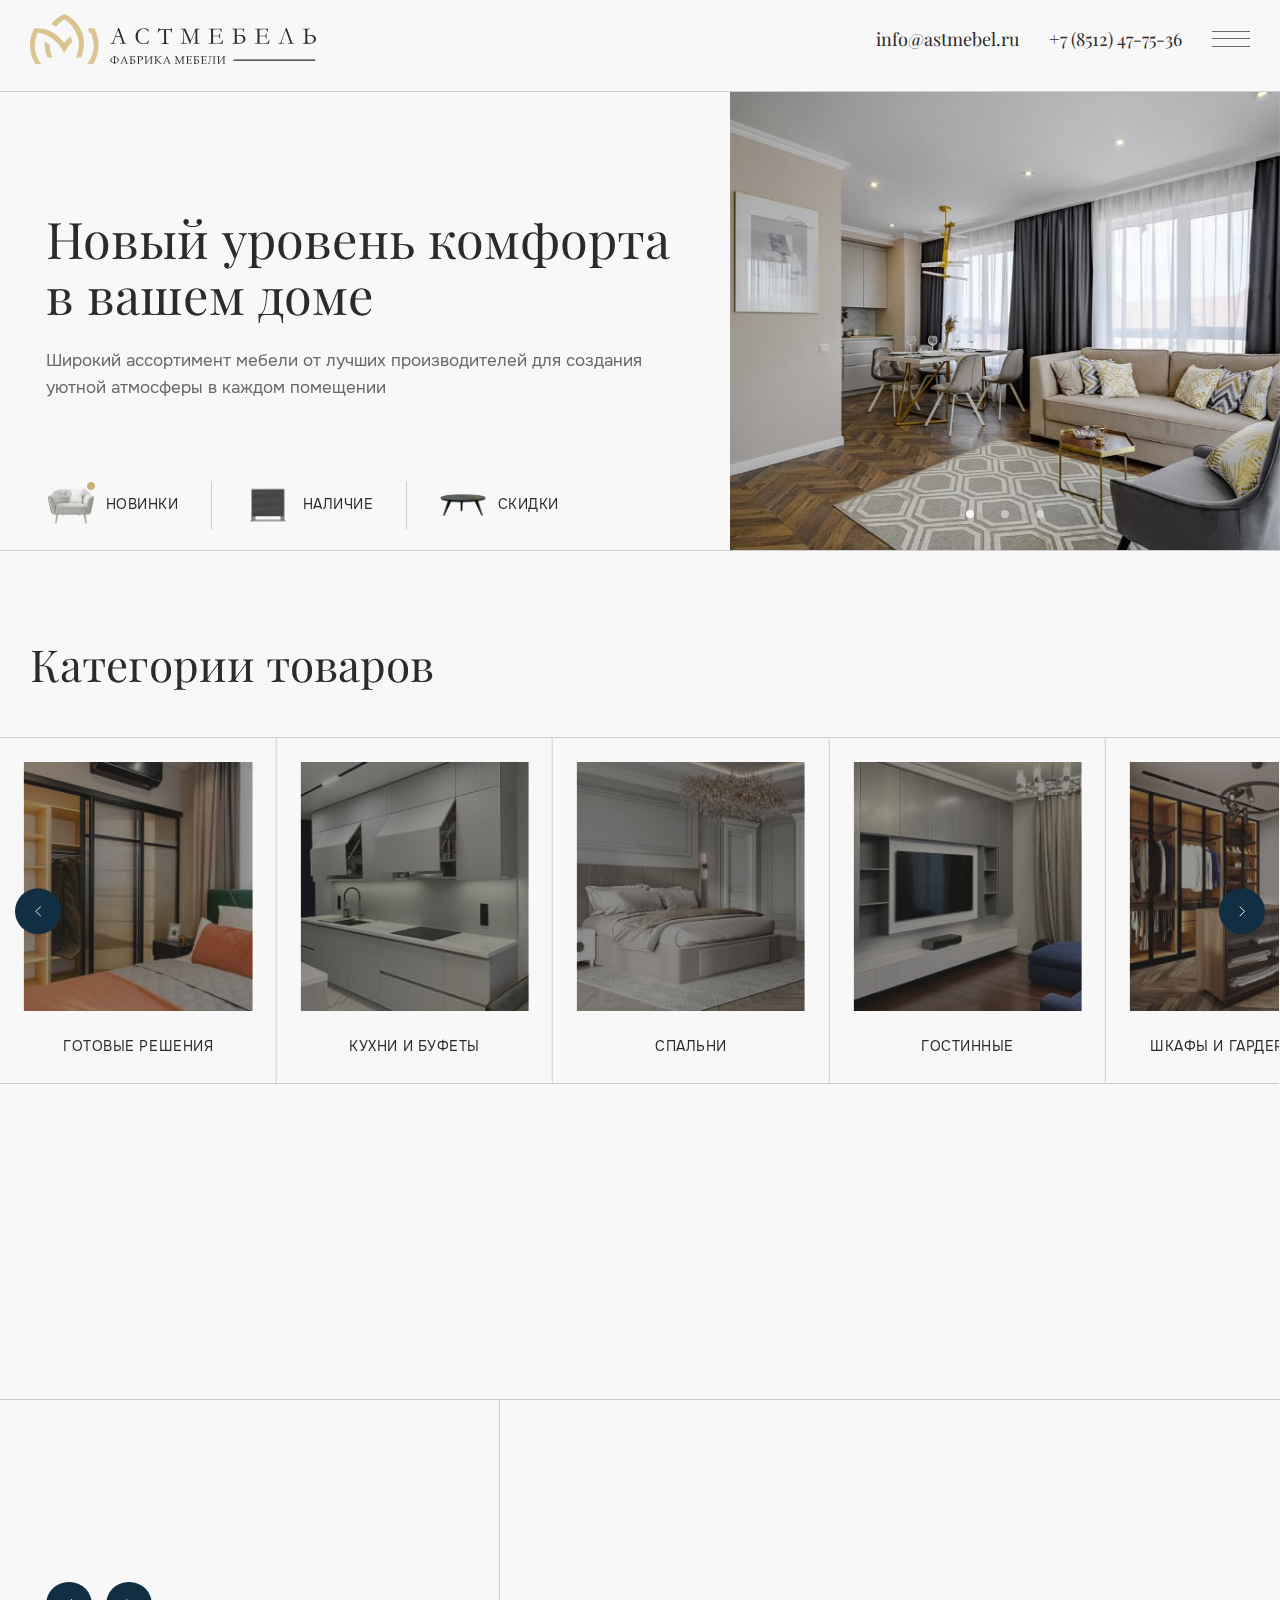
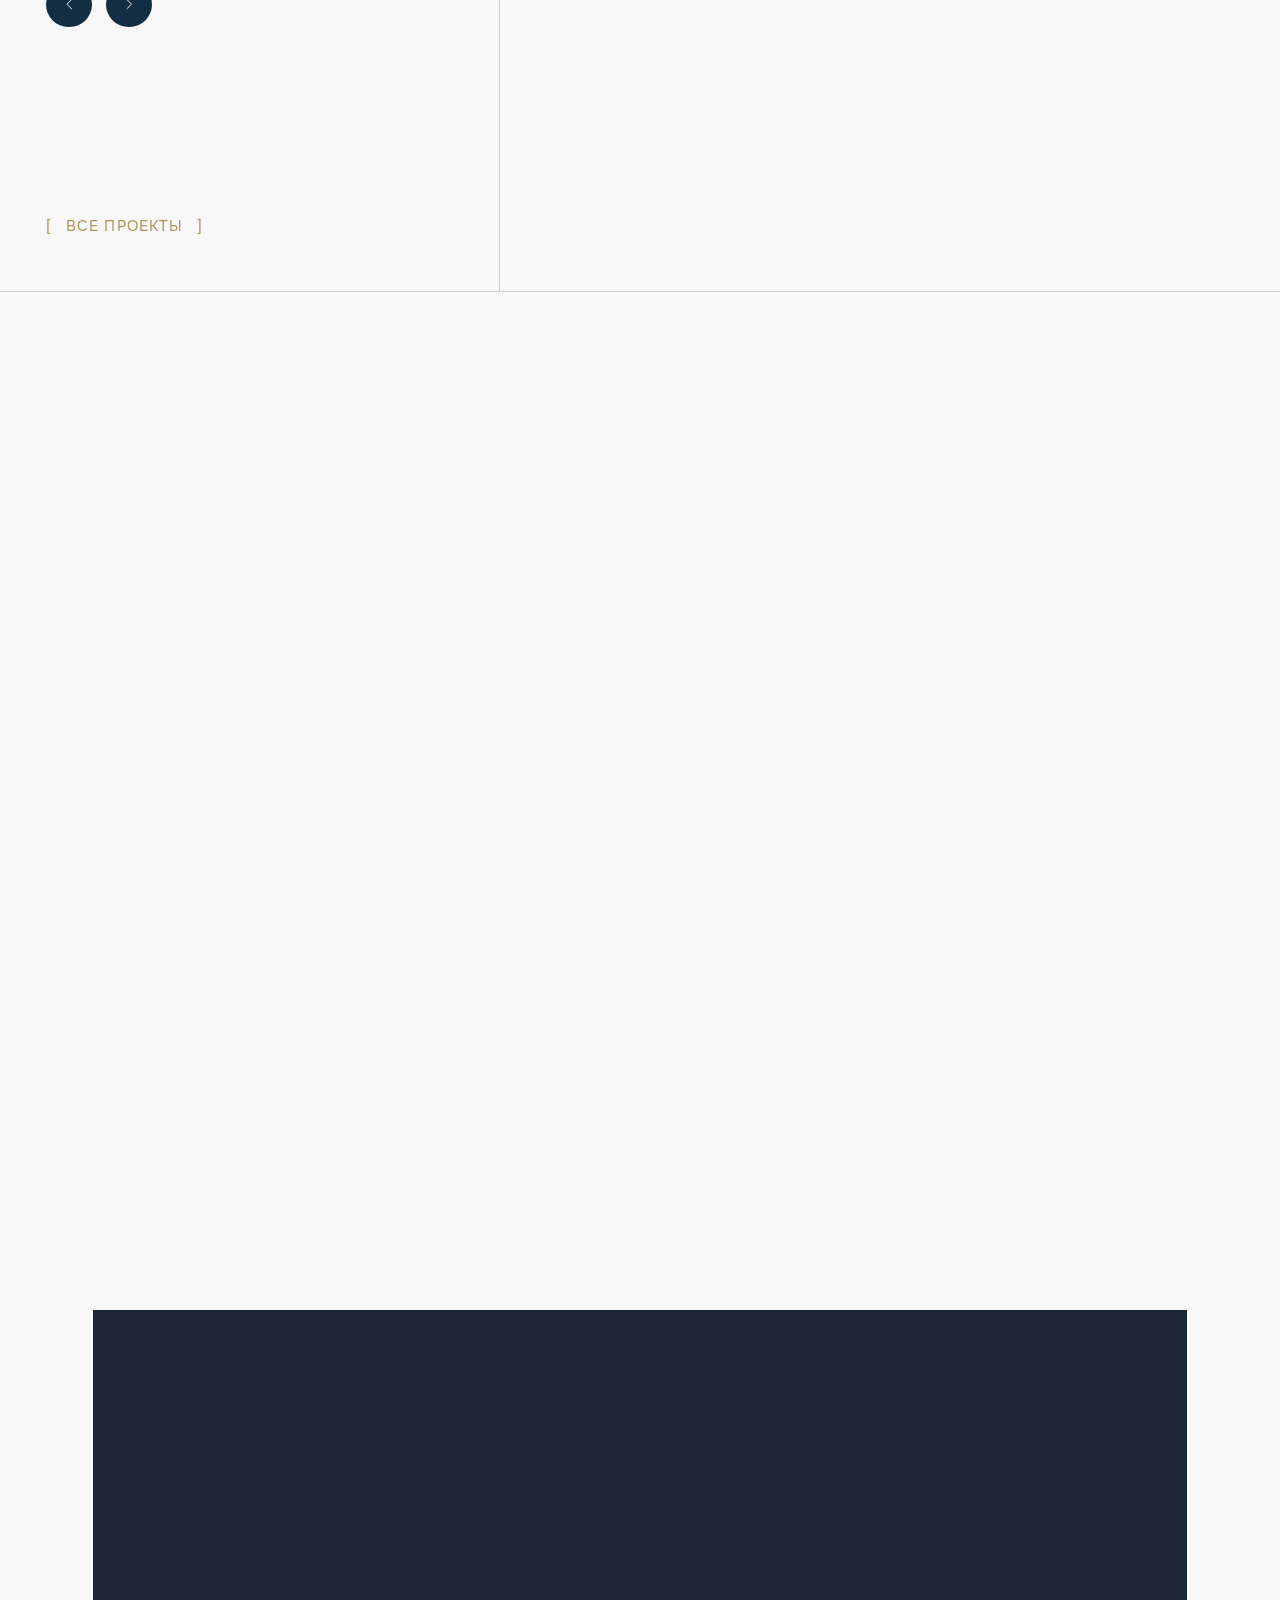
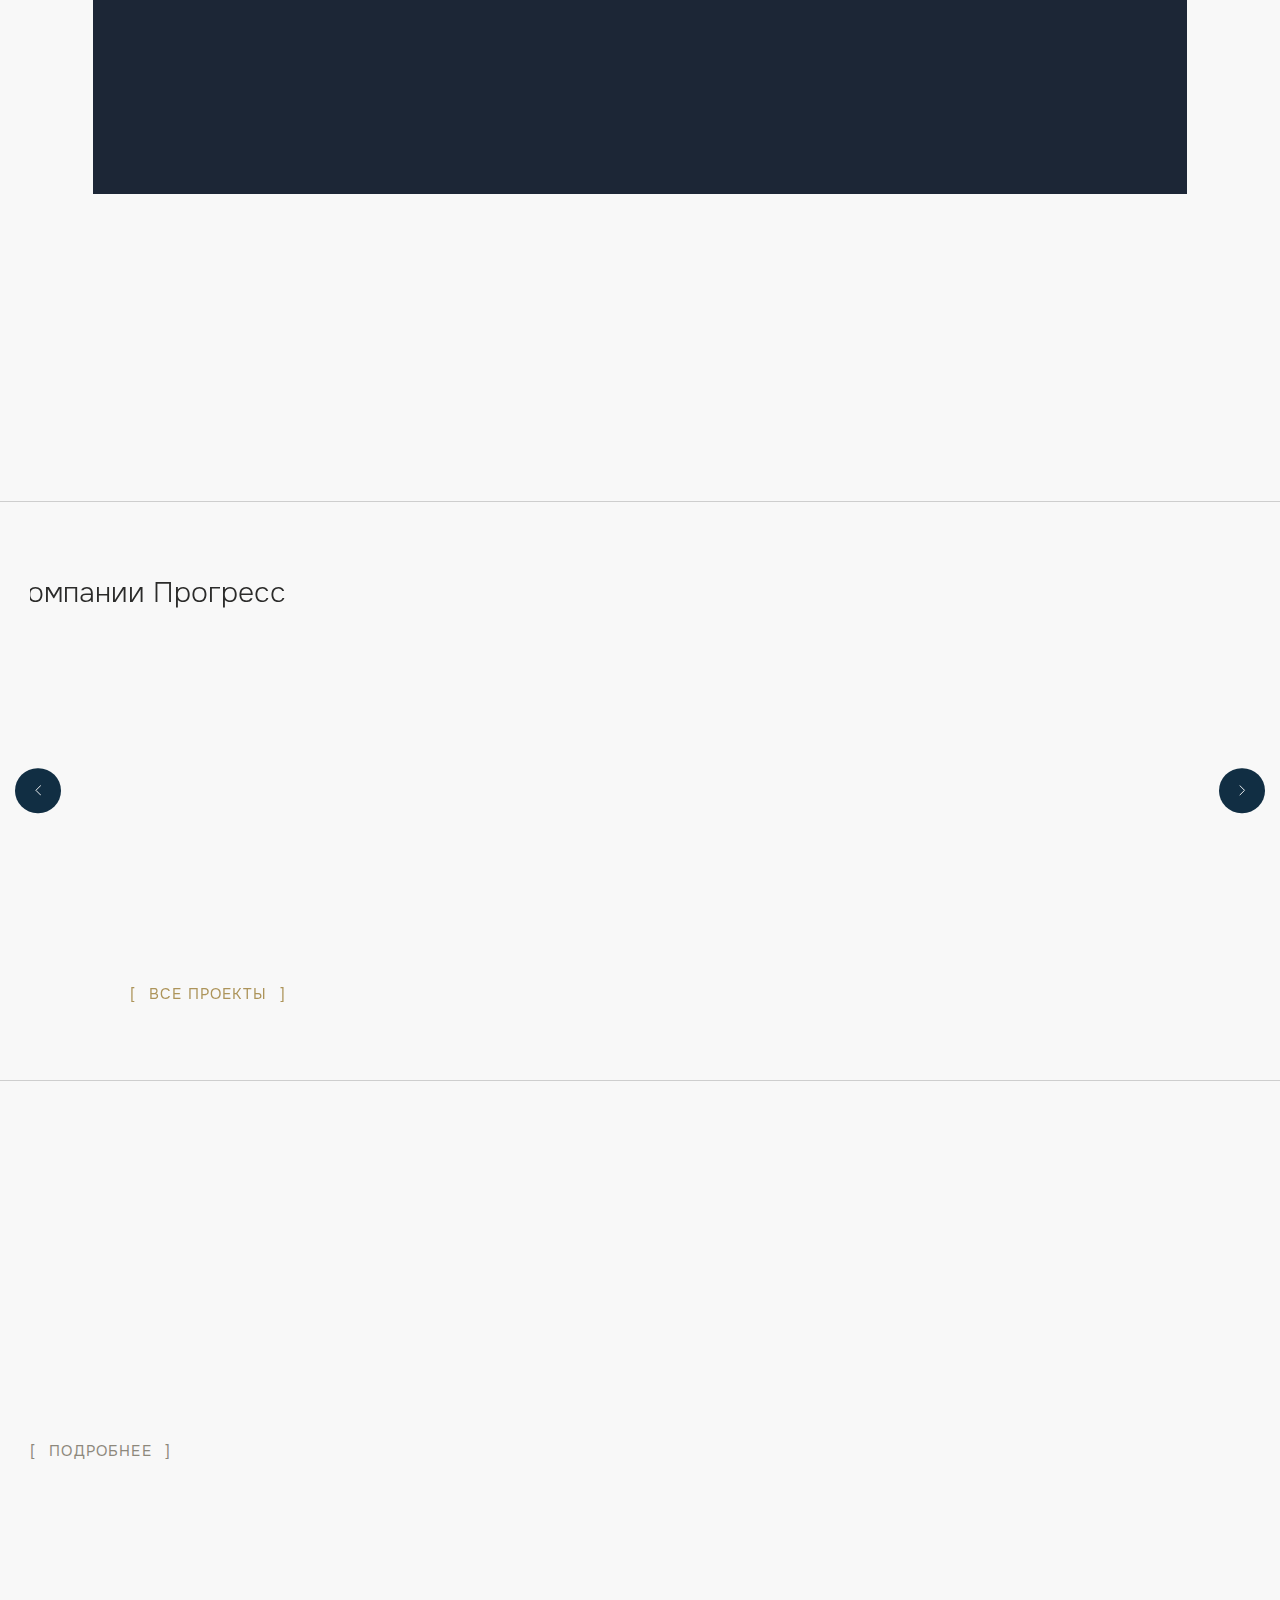
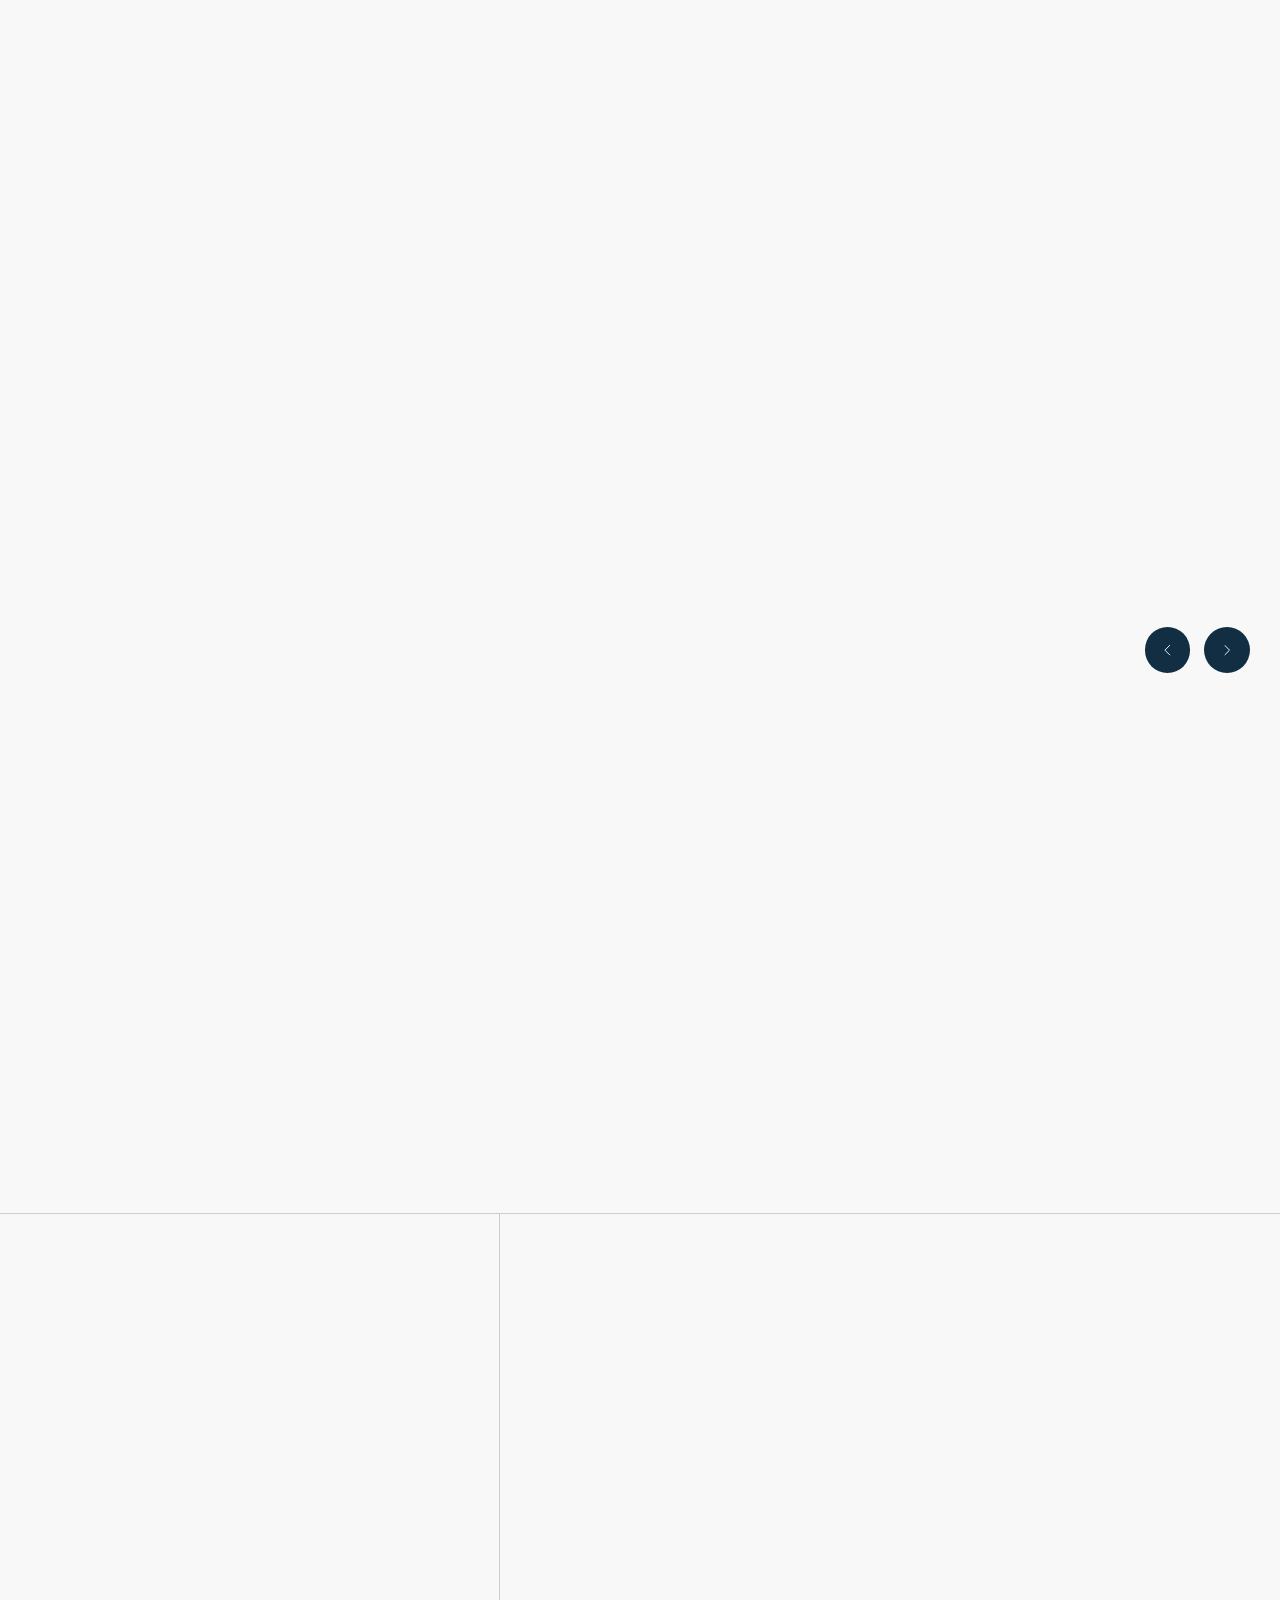
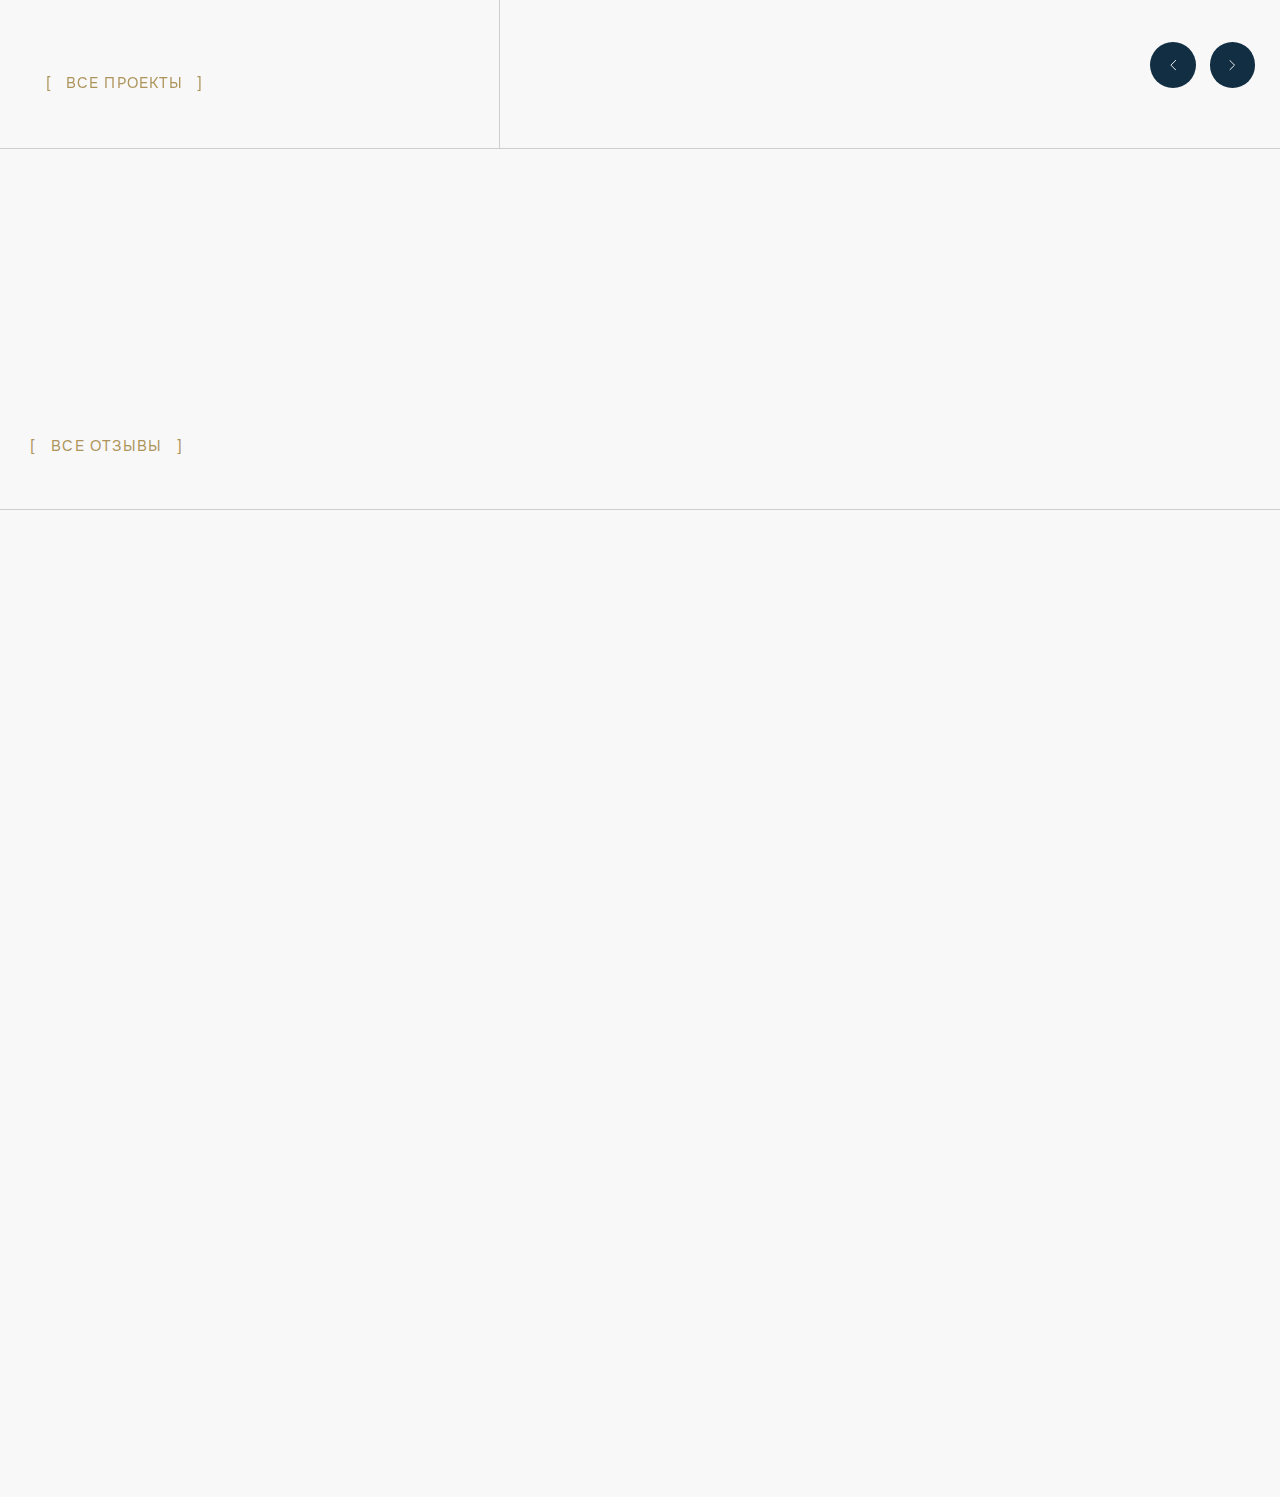
==== commit 36d62ffc: "Add files via upload" ====
--- a/index.html
+++ b/index.html
@@ -18,7 +18,8 @@
 
 <body>
 
-    <header class="header" data-aos="fade-down">
+    <div class="big-wrapper">
+    <header class="header">
         <div class="container">
             <div class="header__inner">
                 <a class="header__logo logo" href="#">
@@ -1109,6 +1110,7 @@
             </div>
         </footer>
     </div>
+</div>
 
     <script src="https://ajax.googleapis.com/ajax/libs/jquery/3.6.3/jquery.min.js"></script>
     <script src="https://cdn.jsdelivr.net/npm/swiper@8/swiper-bundle.min.js"></script>
--- a/css/style.min.css
+++ b/css/style.min.css
@@ -1 +1 @@
-@font-face{font-family:"Onest";src:url("../fonts/OnestLight.eot");src:local("☺"),url("../fonts/OnestLight.woff") format("woff"),url("../fonts/OnestLight.ttf") format("truetype");font-weight:300;font-style:normal}@font-face{font-family:"Onest";src:url("../fonts/OnestRegular.eot");src:local("☺"),url("../fonts/OnestRegular.woff") format("woff"),url("../fonts/OnestRegular.ttf") format("truetype");font-weight:400;font-style:normal}@font-face{font-family:"Onest";src:url("../fonts/OnestMedium.eot");src:local("☺"),url("../fonts/OnestMedium.woff") format("woff"),url("../fonts/OnestMedium.ttf") format("truetype");font-weight:500;font-style:normal}*{padding:0;margin:0;border:0}*,*:before,*:after{-webkit-box-sizing:border-box;box-sizing:border-box}:focus,:active{outline:none}a:focus,a:active{outline:none}nav,footer,header,aside{display:block}html,body{height:100%;width:100%;font-size:100%;line-height:1;font-size:14px;-ms-text-size-adjust:100%;-moz-text-size-adjust:100%;-webkit-text-size-adjust:100%}input,button,textarea{font-family:inherit}input::-ms-clear{display:none}button{cursor:pointer}button::-moz-focus-inner{padding:0;border:0}a,a:visited{text-decoration:none}a:hover{text-decoration:none}ul li{list-style:none}ol li{list-style:none}img{vertical-align:top}h1,h2,h3,h4,h5,h6{font-size:inherit;font-weight:400}button{background:unset}html,body{height:100%;background:#f8f8f8;font-family:"Onest"}.wrapper{display:-webkit-box;display:-ms-flexbox;display:flex;-webkit-box-orient:vertical;-webkit-box-direction:normal;-ms-flex-direction:column;flex-direction:column;min-height:100%}.main{-webkit-box-flex:1;-ms-flex:1 0 auto;flex:1 0 auto}.footer{-webkit-box-flex:0;-ms-flex:0 0 auto;flex:0 0 auto}.container{max-width:1475px;margin:0 auto;padding:0 30px}.burger{display:none;-webkit-box-orient:vertical;-webkit-box-direction:normal;-ms-flex-direction:column;flex-direction:column;-webkit-box-pack:justify;-ms-flex-pack:justify;justify-content:space-between;-webkit-box-align:center;-ms-flex-align:center;align-items:center;width:38px;height:16px;min-width:38px}.burger span{height:1px;width:100%;background:dimgray}.heading__title{color:#2b2b2a;font-family:"Playfair Display",serif;margin-bottom:20px;font-size:54px;line-height:60px}@media(max-width: 1475px){.heading__title{font-size:calc(34px + 20 * ((100vw - 375px) / 1100))}}@media(max-width: 1475px){.heading__title{line-height:calc(39px + 21 * ((100vw - 375px) / 1100))}}.heading__text{color:dimgray;font-size:17px;line-height:28px}@media(max-width: 1475px){.heading__text{font-size:calc(15px + 2 * ((100vw - 375px) / 1100))}}@media(max-width: 1475px){.heading__text{line-height:calc(24px + 4 * ((100vw - 375px) / 1100))}}.heading--centered{display:-webkit-box;display:-ms-flexbox;display:flex;-webkit-box-pack:center;-ms-flex-pack:center;justify-content:center;-webkit-box-orient:vertical;-webkit-box-direction:normal;-ms-flex-direction:column;flex-direction:column;-webkit-box-align:center;-ms-flex-align:center;align-items:center;text-align:center}.link{display:-webkit-box;display:-ms-flexbox;display:flex;-webkit-box-align:center;-ms-flex-align:center;align-items:center;gap:15px}.link::before{content:"[";font-style:normal}.link::after{content:"]";font-style:normal}.btn{display:-webkit-box;display:-ms-flexbox;display:flex;-webkit-box-pack:center;-ms-flex-pack:center;justify-content:center;-webkit-box-align:center;-ms-flex-align:center;align-items:center;text-align:center;padding:16px 28px;color:#fff;font-size:16px;font-weight:500;line-height:20px;letter-spacing:.96px;text-transform:uppercase;background:#ad945a;border:1px solid rgba(0,0,0,0);-webkit-transition:color .3s,background .3s,border .3s;-o-transition:color .3s,background .3s,border .3s;transition:color .3s,background .3s,border .3s}.btn:hover{color:#ad945a;background:rgba(0,0,0,0);border:1px solid #ad945a}.swiper-btn{position:absolute;top:50%;-webkit-transform:translateY(-50%);-ms-transform:translateY(-50%);transform:translateY(-50%);display:-webkit-box;display:-ms-flexbox;display:flex;-webkit-box-pack:center;-ms-flex-pack:center;justify-content:center;-webkit-box-align:center;-ms-flex-align:center;align-items:center;border-radius:100%;background:#112e43;z-index:1;cursor:pointer;-webkit-transition:background .3s;-o-transition:background .3s;transition:background .3s;width:49px;height:49px}@media(max-width: 1475px){.swiper-btn{width:calc(30px + 19 * ((100vw - 375px) / 1100))}}@media(max-width: 1475px){.swiper-btn{height:calc(30px + 19 * ((100vw - 375px) / 1100))}}.swiper-btn svg{width:7px;height:13px}@media(max-width: 1475px){.swiper-btn svg{width:calc(4px + 3 * ((100vw - 375px) / 1100))}}@media(max-width: 1475px){.swiper-btn svg{height:calc(9px + 4 * ((100vw - 375px) / 1100))}}.swiper-btn:hover{background:#ac945a}.delighter.right{-webkit-transform:translate(-100%);-ms-transform:translate(-100%);transform:translate(-100%);opacity:0;-webkit-transition:all .75s ease-out;-o-transition:all .75s ease-out;transition:all .75s ease-out}.delighter.right.started{-webkit-transform:none;-ms-transform:none;transform:none;opacity:1}.delighter li{opacity:0;-webkit-transform:translatey(400%);-ms-transform:translatey(400%);transform:translatey(400%);-webkit-transition:all .7s ease-out;-o-transition:all .7s ease-out;transition:all .7s ease-out}.delighter.started li{opacity:1;-webkit-transform:none;-ms-transform:none;transform:none}.delighter.started li:nth-child(1){-webkit-transition:all .7s ease-out .1s;-o-transition:all .7s ease-out .1s;transition:all .7s ease-out .1s}.delighter.started li:nth-child(2){-webkit-transition:all .7s ease-out .3s;-o-transition:all .7s ease-out .3s;transition:all .7s ease-out .3s}.delighter.started li:nth-child(3){-webkit-transition:all .7s ease-out .5s;-o-transition:all .7s ease-out .5s;transition:all .7s ease-out .5s}.delighter.started li:nth-child(4){-webkit-transition:all .7s ease-out .7s;-o-transition:all .7s ease-out .7s;transition:all .7s ease-out .7s}.delighter.started li:nth-child(5){-webkit-transition:all .7s ease-out .9s;-o-transition:all .7s ease-out .9s;transition:all .7s ease-out .9s}.delighter.started li:nth-child(6){-webkit-transition:all .7s ease-out 1.1s;-o-transition:all .7s ease-out 1.1s;transition:all .7s ease-out 1.1s}.delighter.started li:nth-child(7){-webkit-transition:all .7s ease-out 1.3s;-o-transition:all .7s ease-out 1.3s;transition:all .7s ease-out 1.3s}.header{padding:15px 0 30px 0;padding-top:15px;padding-bottom:30px}@media(max-width: 1475px){.header{padding-top:calc(10px + 5 * ((100vw - 375px) / 1100))}}@media(max-width: 1475px){.header{padding-bottom:calc(15px + 15 * ((100vw - 375px) / 1100))}}.header__inner{display:-webkit-box;display:-ms-flexbox;display:flex;-webkit-box-align:center;-ms-flex-align:center;align-items:center;-webkit-box-pack:justify;-ms-flex-pack:justify;justify-content:space-between;gap:100px}.header__wrapper{display:-webkit-box;display:-ms-flexbox;display:flex;-webkit-box-align:center;-ms-flex-align:center;align-items:center;-webkit-box-pack:justify;-ms-flex-pack:justify;justify-content:space-between;width:100%}.logo{display:block;width:312px;min-width:312px;height:54px}@media(max-width: 1475px){.logo{width:calc(165px + 147 * ((100vw - 375px) / 1100))}}@media(max-width: 1475px){.logo{min-width:calc(165px + 147 * ((100vw - 375px) / 1100))}}@media(max-width: 1475px){.logo{height:calc(29px + 25 * ((100vw - 375px) / 1100))}}.logo__img{width:100%;height:100%}.menu-list{display:-webkit-box;display:-ms-flexbox;display:flex;gap:35px;-webkit-box-align:center;-ms-flex-align:center;align-items:center}.menu-list:nth-child(1){display:none}.menu-list__item{color:#2b2b2a;font-size:16px;line-height:20px}.menu-list__sublist{display:none}.menu-list__link{color:#2b2b2a;font-size:16px;line-height:20px;position:relative}.menu-list__link::after{content:"";width:0%;position:absolute;bottom:0;left:0;right:0;height:1px;background:#2b2b2a;-webkit-transition:width .3s;-o-transition:width .3s;transition:width .3s}.menu-list__link:hover::after{width:100%}.user-nav{display:-webkit-box;display:-ms-flexbox;display:flex;-webkit-box-align:center;-ms-flex-align:center;align-items:center;gap:30px}.user-nav__link{color:#2b2b2a;font-family:"Playfair Display",serif;font-size:18px;line-height:20px;position:relative}.user-nav__link::after{content:"";width:0%;position:absolute;bottom:-2px;left:0;right:0;height:1px;background:#2b2b2a;-webkit-transition:width .3s;-o-transition:width .3s;transition:width .3s}.user-nav__link:hover::after{width:100%}.breadcrumbs{padding-top:10px;margin-bottom:20px}@media(max-width: 1475px){.breadcrumbs{padding-top:calc(15px + -5 * ((100vw - 375px) / 1100))}}@media(max-width: 1475px){.breadcrumbs{margin-bottom:calc(10px + 10 * ((100vw - 375px) / 1100))}}.breadcrumbs__list{display:-webkit-box;display:-ms-flexbox;display:flex;-webkit-box-align:center;-ms-flex-align:center;align-items:center;gap:30px;-ms-flex-wrap:wrap;flex-wrap:wrap;row-gap:10px}@media(max-width: 1475px){.breadcrumbs__list{gap:calc(25px + 5 * ((100vw - 375px) / 1100))}}.breadcrumbs__list-link{color:rgba(105,105,105,.6);font-size:13px;line-height:28px;position:relative;position:relative}.breadcrumbs__list-link::after{content:"";position:absolute;right:-17px;top:50%;-webkit-transform:translateY(-50%);-ms-transform:translateY(-50%);transform:translateY(-50%);width:5px;height:1px;background:#a2a2a2;border-radius:20px}.breadcrumbs__list-link::before{content:"";width:0%;position:absolute;bottom:0;left:0;right:0;height:1px;background:rgba(105,105,105,.6);-webkit-transition:width .3s;-o-transition:width .3s;transition:width .3s}.breadcrumbs__list-link:hover::before{width:100%}.breadcrumbs__list-text{color:rgba(105,105,105,.6);text-align:center;line-height:28px;font-size:14px}@media(max-width: 1475px){.breadcrumbs__list-text{font-size:calc(13px + 1 * ((100vw - 375px) / 1100))}}.categories{max-width:1515px;margin-left:auto;margin-right:auto;margin-bottom:70px}@media(max-width: 1475px){.categories{margin-bottom:calc(60px + 10 * ((100vw - 375px) / 1100))}}.categories__inner{border-top:1px solid #cecece;display:-ms-grid;display:grid;-ms-grid-columns:1fr 1fr 1fr 1fr;grid-template-columns:1fr 1fr 1fr 1fr;position:relative}.categories__inner::after{content:"";height:100%;width:1px;position:absolute;top:0;right:0;bottom:0;background:#f8f8f8}.categories__heading{margin-bottom:50px}@media(max-width: 1475px){.categories__heading{margin-bottom:calc(20px + 30 * ((100vw - 375px) / 1100))}}.card{border-right:1px solid #cecece;border-bottom:1px solid #cecece;padding-top:30px;padding-right:20px;padding-bottom:25px;padding-left:20px}@media(max-width: 1475px){.card{padding-top:calc(20px + 10 * ((100vw - 375px) / 1100))}}@media(max-width: 1475px){.card{padding-right:calc(20px + 0 * ((100vw - 375px) / 1100))}}@media(max-width: 1475px){.card{padding-bottom:calc(15px + 10 * ((100vw - 375px) / 1100))}}@media(max-width: 1475px){.card{padding-left:calc(20px + 0 * ((100vw - 375px) / 1100))}}.card:hover .card__img-image{-webkit-transform:scale(1.05);-ms-transform:scale(1.05);transform:scale(1.05)}.card:hover .card__text{color:#ad945a}.card__img{width:100%;height:315px;overflow:hidden;position:relative;margin-bottom:25px}@media(max-width: 1475px){.card__img{height:calc(145px + 170 * ((100vw - 375px) / 1100))}}@media(max-width: 1475px){.card__img{margin-bottom:calc(15px + 10 * ((100vw - 375px) / 1100))}}.card__img-image{width:100%;height:100%;-webkit-transition:-webkit-transform .3s;transition:-webkit-transform .3s;-o-transition:transform .3s;transition:transform .3s;transition:transform .3s, -webkit-transform .3s;-o-object-fit:cover;object-fit:cover}.card__text{color:#2b2b2a;text-align:center;line-height:26px;letter-spacing:.56px;text-transform:uppercase;-webkit-transition:color .3s;-o-transition:color .3s;transition:color .3s;font-size:14px}@media(max-width: 1475px){.card__text{font-size:calc(13px + 1 * ((100vw - 375px) / 1100))}}.card__date{color:dimgray;font-size:13px;font-weight:300;line-height:26px;letter-spacing:.52px;text-transform:uppercase}.card__price{color:#2b2b2a;font-weight:500;display:-webkit-box;display:-ms-flexbox;display:flex;-webkit-box-align:center;-ms-flex-align:center;align-items:center;gap:15px;font-size:20px;line-height:26px}@media(max-width: 1475px){.card__price{font-size:calc(16px + 4 * ((100vw - 375px) / 1100))}}@media(max-width: 1475px){.card__price{line-height:calc(20px + 6 * ((100vw - 375px) / 1100))}}.card__price ins{text-decoration:unset}.card__price del{color:dimgray;text-align:center;font-size:16px;line-height:20px;text-decoration-line:strikethrough}.card__img-suptext{position:absolute;left:0;top:0;color:#f8f8f8;font-size:13px;font-weight:500;line-height:17px;letter-spacing:.78px;text-transform:uppercase;padding:6px 10px;background:#ad945a;z-index:1}.solutions{margin-bottom:120px}@media(max-width: 1475px){.solutions{margin-bottom:calc(60px + 60 * ((100vw - 375px) / 1100))}}.solutions__inner{max-width:1415px;margin:0 auto;position:relative;display:-webkit-box;display:-ms-flexbox;display:flex;-webkit-box-pack:center;-ms-flex-pack:center;justify-content:center;-webkit-box-align:center;-ms-flex-align:center;align-items:center;padding-top:85px;padding-right:160px;padding-bottom:85px;padding-left:160px}@media(max-width: 1475px){.solutions__inner{padding-top:calc(60px + 25 * ((100vw - 375px) / 1100))}}@media(max-width: 1475px){.solutions__inner{padding-right:calc(20px + 140 * ((100vw - 375px) / 1100))}}@media(max-width: 1475px){.solutions__inner{padding-bottom:calc(55px + 30 * ((100vw - 375px) / 1100))}}@media(max-width: 1475px){.solutions__inner{padding-left:calc(20px + 140 * ((100vw - 375px) / 1100))}}.solutions__bg{position:absolute;left:0;right:0;bottom:0;top:0;width:100%;height:100%;-o-object-fit:cover;object-fit:cover}.solutions__box{padding:65px 30px 80px 30px;padding-top:65px;padding-bottom:80px;background:#1c2636;width:100%;display:-webkit-box;display:-ms-flexbox;display:flex;-webkit-box-pack:center;-ms-flex-pack:center;justify-content:center;-webkit-box-align:center;-ms-flex-align:center;align-items:center;text-align:center;-webkit-box-orient:vertical;-webkit-box-direction:normal;-ms-flex-direction:column;flex-direction:column;position:relative;z-index:1}@media(max-width: 1475px){.solutions__box{padding-top:calc(35px + 30 * ((100vw - 375px) / 1100))}}@media(max-width: 1475px){.solutions__box{padding-bottom:calc(65px + 15 * ((100vw - 375px) / 1100))}}.solutions__box-title{color:#fff;font-family:"Playfair Display",serif;margin-bottom:30px;font-size:48px;line-height:60px}@media(max-width: 1475px){.solutions__box-title{font-size:calc(24px + 24 * ((100vw - 375px) / 1100))}}@media(max-width: 1475px){.solutions__box-title{line-height:calc(29px + 31 * ((100vw - 375px) / 1100))}}.solutions__box-link{color:#fff;text-transform:uppercase;font-size:15px;line-height:19px;letter-spacing:1.2px}@media(max-width: 1475px){.solutions__box-link{font-size:calc(13px + 2 * ((100vw - 375px) / 1100))}}@media(max-width: 1475px){.solutions__box-link{line-height:calc(17px + 2 * ((100vw - 375px) / 1100))}}@media(max-width: 1475px){.solutions__box-link{letter-spacing:calc(1.04px + 0.16 * ((100vw - 375px) / 1100))}}.footer{background:#1c2636}.footer__bottom{display:-webkit-box;display:-ms-flexbox;display:flex;-webkit-box-pack:justify;-ms-flex-pack:justify;justify-content:space-between;-webkit-box-align:center;-ms-flex-align:center;align-items:center;-ms-flex-wrap:wrap;flex-wrap:wrap;-webkit-column-gap:30px;-moz-column-gap:30px;column-gap:30px;row-gap:15px;padding-top:20px;padding-bottom:25px}@media(max-width: 1475px){.footer__bottom{padding-top:calc(15px + 5 * ((100vw - 375px) / 1100))}}@media(max-width: 1475px){.footer__bottom{padding-bottom:calc(25px + 0 * ((100vw - 375px) / 1100))}}.footer__bottom-copy{color:rgba(255,255,255,.5);line-height:18px;font-size:14px}@media(max-width: 1475px){.footer__bottom-copy{font-size:calc(13px + 1 * ((100vw - 375px) / 1100))}}.footer__bottom-policy{color:rgba(255,255,255,.5);font-size:14px;line-height:18px;text-decoration-line:underline;-webkit-transition:color .3s;-o-transition:color .3s;transition:color .3s}@media(max-width: 1475px){.footer__bottom-policy{font-size:calc(13px + 1 * ((100vw - 375px) / 1100))}}.footer__bottom-policy:hover{text-decoration:unset;color:#fff}.footer__inner{padding-top:65px;padding-bottom:75px;display:-webkit-box;display:-ms-flexbox;display:flex;border-bottom:1px solid #535a66;-webkit-box-pack:justify;-ms-flex-pack:justify;justify-content:space-between;gap:30px}@media(max-width: 1475px){.footer__inner{padding-top:calc(30px + 35 * ((100vw - 375px) / 1100))}}@media(max-width: 1475px){.footer__inner{padding-bottom:calc(30px + 45 * ((100vw - 375px) / 1100))}}.footer-box{display:-webkit-box;display:-ms-flexbox;display:flex;-webkit-box-orient:vertical;-webkit-box-direction:normal;-ms-flex-direction:column;flex-direction:column}.footer-box__logo{margin-bottom:35px;width:260px;min-width:260px;height:45px}@media(max-width: 1475px){.footer-box__logo{margin-bottom:calc(30px + 5 * ((100vw - 375px) / 1100))}}@media(max-width: 1475px){.footer-box__logo{width:calc(196px + 64 * ((100vw - 375px) / 1100))}}@media(max-width: 1475px){.footer-box__logo{min-width:calc(196px + 64 * ((100vw - 375px) / 1100))}}@media(max-width: 1475px){.footer-box__logo{height:calc(34px + 11 * ((100vw - 375px) / 1100))}}.footer-box__connect{display:none !important}.footer-box__link{color:rgba(255,255,255,.6);font-size:16px;line-height:28px;max-width:215px;-webkit-transition:color .3s;-o-transition:color .3s;transition:color .3s}.footer-box__link:hover{color:#fff}.connect{display:-webkit-box;display:-ms-flexbox;display:flex;-webkit-box-orient:vertical;-webkit-box-direction:normal;-ms-flex-direction:column;flex-direction:column}.connect__link{color:#fff;text-align:right;font-weight:300;line-height:28px;margin-bottom:20px;font-size:28px;position:relative}@media(max-width: 1475px){.connect__link{margin-bottom:calc(17px + 3 * ((100vw - 375px) / 1100))}}@media(max-width: 1475px){.connect__link{font-size:calc(22px + 6 * ((100vw - 375px) / 1100))}}.connect__link:nth-child(2){margin-bottom:30px}@media(max-width: 1475px){.connect__link:nth-child(2){margin-bottom:calc(15px + 15 * ((100vw - 375px) / 1100))}}.connect__link::after{content:"";width:0%;position:absolute;bottom:0;left:0;right:0;height:1px;background:#fff;-webkit-transition:width .3s;-o-transition:width .3s;transition:width .3s}.connect__link:hover::after{width:100%}.socials__list{display:-webkit-box;display:-ms-flexbox;display:flex;-webkit-box-align:center;-ms-flex-align:center;align-items:center;gap:15px;-webkit-box-pack:end;-ms-flex-pack:end;justify-content:flex-end}.socials__list-link{width:56px;height:56px;display:-webkit-box;display:-ms-flexbox;display:flex;-webkit-box-pack:center;-ms-flex-pack:center;justify-content:center;-webkit-box-align:center;-ms-flex-align:center;align-items:center;border:1px solid #535a66;border-radius:100%;-webkit-transition:border .3s;-o-transition:border .3s;transition:border .3s}.socials__list-link:hover{border:1px solid #fff}.navigation{display:-webkit-box;display:-ms-flexbox;display:flex;gap:60px}.navigation__list{display:-webkit-box;display:-ms-flexbox;display:flex;-webkit-box-orient:vertical;-webkit-box-direction:normal;-ms-flex-direction:column;flex-direction:column;gap:15px}.navigation__list:nth-child(2){margin-right:85px}.navigation__list-link{color:rgba(255,255,255,.6);line-height:19px;font-size:16px;-webkit-transition:color .3s;-o-transition:color .3s;transition:color .3s}@media(max-width: 1475px){.navigation__list-link{font-size:calc(15px + 1 * ((100vw - 375px) / 1100))}}.navigation__list-link:hover{color:#fff}.recalls{max-width:1515px;margin-left:auto;margin-right:auto;margin-bottom:120px}@media(max-width: 1475px){.recalls{margin-bottom:calc(60px + 60 * ((100vw - 375px) / 1100))}}.recalls__heading{margin-bottom:70px}@media(max-width: 1475px){.recalls__heading{margin-bottom:calc(40px + 30 * ((100vw - 375px) / 1100))}}.recalls .heading__title{margin-bottom:0}.recalls__inner{border-top:1px solid #cecece;margin-bottom:60px;display:-ms-grid;display:grid;-ms-grid-columns:1fr 1fr 1fr;grid-template-columns:1fr 1fr 1fr;position:relative}@media(max-width: 1475px){.recalls__inner{margin-bottom:calc(40px + 20 * ((100vw - 375px) / 1100))}}.recalls__inner::after{content:"";height:100%;width:1px;position:absolute;top:0;right:0;bottom:0;background:#f8f8f8}.recalls-video{padding:30px;padding:30px 20px;padding-right:20px;padding-left:20px;border-right:1px solid #cecece;border-bottom:1px solid #cecece;width:100%;position:relative;display:-webkit-box;display:-ms-flexbox;display:flex;-webkit-box-orient:vertical;-webkit-box-direction:normal;-ms-flex-direction:column;flex-direction:column}@media(max-width: 1475px){.recalls-video{padding-right:calc(30px + -10 * ((100vw - 375px) / 1100))}}@media(max-width: 1475px){.recalls-video{padding-left:calc(30px + -10 * ((100vw - 375px) / 1100))}}.recalls-video__wrapper{position:relative;-webkit-box-flex:1;-ms-flex-positive:1;flex-grow:1}.recalls-video:last-child{border-right:unset}.recalls-video__img{width:100%;height:100%;-o-object-fit:cover;object-fit:cover}.recalls-video__inner{position:absolute;top:0;left:0;bottom:0;right:0;background:rgba(0,0,0,.4);display:-webkit-box;display:-ms-flexbox;display:flex;-webkit-box-pack:center;-ms-flex-pack:center;justify-content:center;-webkit-box-align:center;-ms-flex-align:center;align-items:center;-webkit-box-orient:vertical;-webkit-box-direction:normal;-ms-flex-direction:column;flex-direction:column;text-align:center}.recalls-video__text{margin-bottom:15px;color:#f8f8f8;text-align:center;font-weight:300;font-size:22px;line-height:30px}@media(max-width: 1475px){.recalls-video__text{font-size:calc(20px + 2 * ((100vw - 375px) / 1100))}}@media(max-width: 1475px){.recalls-video__text{line-height:calc(26px + 4 * ((100vw - 375px) / 1100))}}.recalls-video__text span{display:block}.recalls-video__play-icon{width:82px;height:82px;border-radius:100%;border:2px solid #fff;display:-webkit-box;display:-ms-flexbox;display:flex;-webkit-box-pack:center;-ms-flex-pack:center;justify-content:center;-webkit-box-align:center;-ms-flex-align:center;align-items:center}.recalls-item{min-height:500px;padding:30px;border-right:1px solid #cecece;height:100%;display:-webkit-box;display:-ms-flexbox;display:flex;-webkit-box-orient:vertical;-webkit-box-direction:normal;-ms-flex-direction:column;flex-direction:column;border-bottom:1px solid #cecece}.recalls-item__img{width:100px;height:100px;margin-bottom:20px}@media(max-width: 1475px){.recalls-item__img{margin-bottom:calc(25px + -5 * ((100vw - 375px) / 1100))}}.recalls-item__img-image{width:100%;height:100%;-o-object-fit:cover;object-fit:cover}.recalls-item__text{-webkit-box-flex:1;-ms-flex-positive:1;flex-grow:1;color:dimgray;font-size:16px;line-height:26px;margin-bottom:15px}@media(max-width: 1475px){.recalls-item__text{font-size:calc(15px + 1 * ((100vw - 375px) / 1100))}}@media(max-width: 1475px){.recalls-item__text{line-height:calc(24px + 2 * ((100vw - 375px) / 1100))}}.recalls-item__text a{color:#ad945a;text-decoration:underline}.recalls-item__text a:hover{text-decoration:unset}.recalls-item__info{color:dimgray;font-weight:300;line-height:25px;gap:6px;font-size:16px}@media(max-width: 1475px){.recalls-item__info{font-size:calc(15px + 1 * ((100vw - 375px) / 1100))}}.pagination__list{display:-webkit-box;display:-ms-flexbox;display:flex;-webkit-box-align:center;-ms-flex-align:center;align-items:center;-webkit-box-pack:center;-ms-flex-pack:center;justify-content:center;gap:10px}.pagination__list-button{border-radius:100%;display:-webkit-box;display:-ms-flexbox;display:flex;-webkit-box-pack:center;-ms-flex-pack:center;justify-content:center;-webkit-box-align:center;-ms-flex-align:center;align-items:center;color:#2b2b2a;font-size:16px;line-height:26px;border:1px solid #cecece;width:46px;height:46px;-webkit-transition:border .3s;-o-transition:border .3s;transition:border .3s}.pagination__list-button:hover{border:1px solid #ad945a}.pagination__list-button--active{background:#ad945a;border:unset !important;color:#fff}.contacts{max-width:1515px;margin-left:auto;margin-right:auto;margin-bottom:60px}@media(max-width: 1475px){.contacts{margin-bottom:calc(30px + 30 * ((100vw - 375px) / 1100))}}.contacts__heading{margin-bottom:70px}@media(max-width: 1475px){.contacts__heading{margin-bottom:calc(40px + 30 * ((100vw - 375px) / 1100))}}.contacts .heading__title{margin-bottom:0}.contacts__inner{border-top:1px solid #cecece;border-bottom:1px solid #cecece;display:-ms-grid;display:grid;-ms-grid-columns:1fr 1fr 1fr;grid-template-columns:1fr 1fr 1fr}.contacts-item{border-right:1px solid #cecece;padding-top:25px;padding-right:25px;padding-bottom:30px;padding-left:25px;display:-webkit-box;display:-ms-flexbox;display:flex;-webkit-box-pack:center;-ms-flex-pack:center;justify-content:center;-webkit-box-align:center;-ms-flex-align:center;align-items:center;-webkit-box-orient:vertical;-webkit-box-direction:normal;-ms-flex-direction:column;flex-direction:column;text-align:center}@media(max-width: 1475px){.contacts-item{padding-top:calc(20px + 5 * ((100vw - 375px) / 1100))}}@media(max-width: 1475px){.contacts-item{padding-right:calc(30px + -5 * ((100vw - 375px) / 1100))}}@media(max-width: 1475px){.contacts-item{padding-bottom:calc(20px + 10 * ((100vw - 375px) / 1100))}}@media(max-width: 1475px){.contacts-item{padding-left:calc(30px + -5 * ((100vw - 375px) / 1100))}}.contacts-item:last-child{border-right:unset}.contacts-item__text{color:dimgray;font-size:16px;line-height:26px;margin-bottom:6px}.contacts-item__link{color:#2b2b2a;font-weight:300;font-size:22px;line-height:30px;position:relative}@media(max-width: 1475px){.contacts-item__link{font-size:calc(20px + 2 * ((100vw - 375px) / 1100))}}@media(max-width: 1475px){.contacts-item__link{line-height:calc(26px + 4 * ((100vw - 375px) / 1100))}}.contacts-item__link::before{content:"";width:0%;position:absolute;bottom:0;left:0;right:0;height:1px;background:rgba(43,43,42,.6);-webkit-transition:width .3s;-o-transition:width .3s;transition:width .3s}.contacts-item__link:hover::before{width:100%}.connection{margin-bottom:120px}@media(max-width: 1475px){.connection{margin-bottom:calc(60px + 60 * ((100vw - 375px) / 1100))}}.connection .container{max-width:1510px}.connection__inner{display:-webkit-box;display:-ms-flexbox;display:flex;-webkit-box-align:center;-ms-flex-align:center;align-items:center;gap:80px}@media(max-width: 1475px){.connection__inner{gap:calc(60px + 20 * ((100vw - 375px) / 1100))}}.connection__map{width:100%;max-width:775px;height:620px}@media(max-width: 1475px){.connection__map{max-width:calc(320px + 455 * ((100vw - 375px) / 1100))}}@media(max-width: 1475px){.connection__map{height:calc(324px + 296 * ((100vw - 375px) / 1100))}}.connection__map iframe{width:100% !important;height:100% !important}.connection__form{width:100%;max-width:505px}.connection__form-title{color:#2b2b2a;font-family:"Playfair Display",serif;margin-bottom:50px;font-size:48px;line-height:60px}@media(max-width: 1475px){.connection__form-title{margin-bottom:calc(40px + 10 * ((100vw - 375px) / 1100))}}@media(max-width: 1475px){.connection__form-title{font-size:calc(26px + 22 * ((100vw - 375px) / 1100))}}@media(max-width: 1475px){.connection__form-title{line-height:calc(32px + 28 * ((100vw - 375px) / 1100))}}.connection__form-input{display:block;width:100%;border-bottom:1px solid rgba(105,105,105,.3);color:dimgray;font-weight:300;padding-bottom:10px;margin-bottom:30px;background:rgba(0,0,0,0);border-radius:unset;font-size:16px;line-height:28px}@media(max-width: 1475px){.connection__form-input{font-size:calc(15px + 1 * ((100vw - 375px) / 1100))}}@media(max-width: 1475px){.connection__form-input{line-height:calc(24px + 4 * ((100vw - 375px) / 1100))}}.connection__form-input:focus{border-bottom:1px solid dimgray}.connection__form-input:nth-last-child(2){margin-bottom:55px}@media(max-width: 1475px){.connection__form-input:nth-last-child(2){margin-bottom:calc(50px + 5 * ((100vw - 375px) / 1100))}}.connection__form-input::-webkit-input-placeholder{color:dimgray;font-weight:300;font-size:16px;line-height:28px}.connection__form-input::-moz-placeholder{color:dimgray;font-weight:300;font-size:16px;line-height:28px}.connection__form-input:-ms-input-placeholder{color:dimgray;font-weight:300;font-size:16px;line-height:28px}.connection__form-input::-ms-input-placeholder{color:dimgray;font-weight:300;font-size:16px;line-height:28px}.connection__form-input::placeholder{color:dimgray;font-weight:300;font-size:16px;line-height:28px}@media(max-width: 1475px){.connection__form-input::-webkit-input-placeholder{font-size:calc(15px + 1 * ((100vw - 375px) / 1100))}.connection__form-input::-moz-placeholder{font-size:calc(15px + 1 * ((100vw - 375px) / 1100))}.connection__form-input:-ms-input-placeholder{font-size:calc(15px + 1 * ((100vw - 375px) / 1100))}.connection__form-input::-ms-input-placeholder{font-size:calc(15px + 1 * ((100vw - 375px) / 1100))}.connection__form-input::placeholder{font-size:calc(15px + 1 * ((100vw - 375px) / 1100))}}@media(max-width: 1475px){.connection__form-input::-webkit-input-placeholder{line-height:calc(24px + 4 * ((100vw - 375px) / 1100))}.connection__form-input::-moz-placeholder{line-height:calc(24px + 4 * ((100vw - 375px) / 1100))}.connection__form-input:-ms-input-placeholder{line-height:calc(24px + 4 * ((100vw - 375px) / 1100))}.connection__form-input::-ms-input-placeholder{line-height:calc(24px + 4 * ((100vw - 375px) / 1100))}.connection__form-input::placeholder{line-height:calc(24px + 4 * ((100vw - 375px) / 1100))}}.connection__form-button{color:#8d887c;font-size:15px;line-height:19px;letter-spacing:1.2px;text-transform:uppercase}.service__heading{margin-bottom:70px}@media(max-width: 1475px){.service__heading{margin-bottom:calc(40px + 30 * ((100vw - 375px) / 1100))}}.service .heading__title{margin-bottom:0}.service__inner{max-width:1515px;margin-left:auto;margin-right:auto;display:-webkit-box;display:-ms-flexbox;display:flex;border-top:1px solid #cecece;position:relative}.service-aside{min-width:320px;max-width:320px;padding-left:50px;padding-right:30px;position:sticky;top:0;height:100%;padding-top:50px;padding-bottom:50px}@media(max-width: 1475px){.service-aside{padding-top:calc(25px + 25 * ((100vw - 375px) / 1100))}}@media(max-width: 1475px){.service-aside{padding-bottom:calc(25px + 25 * ((100vw - 375px) / 1100))}}.service-aside-menu__list{display:-webkit-box;display:-ms-flexbox;display:flex;-webkit-box-orient:vertical;-webkit-box-direction:normal;-ms-flex-direction:column;flex-direction:column;gap:30px}@media(max-width: 1475px){.service-aside-menu__list{gap:calc(15px + 15 * ((100vw - 375px) / 1100))}}.service-aside-menu__list-item--active .service-aside-menu__list-link{color:#ad945a}.service-aside-menu__list-link{color:#000;text-transform:uppercase;font-size:18px;line-height:26px;letter-spacing:0.72px;-webkit-transition:color .3s;-o-transition:color .3s;transition:color .3s}@media(max-width: 1475px){.service-aside-menu__list-link{font-size:calc(14px + 4 * ((100vw - 375px) / 1100))}}@media(max-width: 1475px){.service-aside-menu__list-link{line-height:calc(18px + 8 * ((100vw - 375px) / 1100))}}@media(max-width: 1475px){.service-aside-menu__list-link{letter-spacing:calc(0.56px + 0.16 * ((100vw - 375px) / 1100))}}.service-aside-menu__list-link:hover{color:#ad945a}.service-body{margin-bottom:120px;padding-top:50px;padding-left:60px;padding-right:30px;border-left:1px solid #cecece}@media(max-width: 1475px){.service-body{margin-bottom:calc(60px + 60 * ((100vw - 375px) / 1100))}}@media(max-width: 1475px){.service-body{padding-top:calc(25px + 25 * ((100vw - 375px) / 1100))}}.service-body-box{max-width:810px;margin-bottom:75px}@media(max-width: 1475px){.service-body-box{margin-bottom:calc(40px + 35 * ((100vw - 375px) / 1100))}}.service-body-box:last-child{margin-bottom:0}.service-body-box__title{color:#2b2b2a;font-weight:300;line-height:38px;margin-bottom:20px;font-size:30px}@media(max-width: 1475px){.service-body-box__title{font-size:calc(28px + 2 * ((100vw - 375px) / 1100))}}.service-body-box__text{color:rgba(0,0,0,.6);font-size:17px;line-height:28px}@media(max-width: 1475px){.service-body-box__text{font-size:calc(15px + 2 * ((100vw - 375px) / 1100))}}@media(max-width: 1475px){.service-body-box__text{line-height:calc(24px + 4 * ((100vw - 375px) / 1100))}}.service-body-box__inner{display:-webkit-box;display:-ms-flexbox;display:flex;-webkit-box-orient:vertical;-webkit-box-direction:normal;-ms-flex-direction:column;flex-direction:column;gap:30px}@media(max-width: 1475px){.service-body-box__inner{gap:calc(20px + 10 * ((100vw - 375px) / 1100))}}.service-body-box__subtitle{color:#2b2b2a;font-weight:300;margin-bottom:10px;font-size:22px;line-height:30px}@media(max-width: 1475px){.service-body-box__subtitle{font-size:calc(20px + 2 * ((100vw - 375px) / 1100))}}@media(max-width: 1475px){.service-body-box__subtitle{line-height:calc(26px + 4 * ((100vw - 375px) / 1100))}}.completed{max-width:1515px;margin-left:auto;margin-right:auto;margin-bottom:120px}@media(max-width: 1475px){.completed{margin-bottom:calc(60px + 60 * ((100vw - 375px) / 1100))}}.completed__heading{max-width:875px;margin-left:auto;margin-right:auto;margin-bottom:50px}@media(max-width: 1475px){.completed__heading{margin-bottom:calc(25px + 25 * ((100vw - 375px) / 1100))}}.completed__inner{border-top:1px solid #cecece;margin-bottom:60px;position:relative}@media(max-width: 1475px){.completed__inner{margin-bottom:calc(35px + 25 * ((100vw - 375px) / 1100))}}.completed__inner::after{content:"";height:100%;width:1px;position:absolute;top:0;right:0;bottom:0;background:#f8f8f8}.completed__wrapper{display:none;-ms-grid-columns:1fr 1fr;grid-template-columns:1fr 1fr}.completed__wrapper--active{display:-ms-grid;display:grid}.completed-categories{margin-bottom:50px;overflow-x:scroll}@media(max-width: 1475px){.completed-categories{margin-bottom:calc(30px + 20 * ((100vw - 375px) / 1100))}}.completed-categories::-webkit-scrollbar{width:0;height:0}.completed-categories::-webkit-scrollbar-track{background:rgba(0,0,0,0)}.completed-categories::-webkit-scrollbar-thumb{background:rgba(0,0,0,0)}.completed-categories::-webkit-scrollbar-thumb:hover{background:rgba(0,0,0,0)}.completed-categories__inner{display:-webkit-box;display:-ms-flexbox;display:flex;-webkit-box-align:center;-ms-flex-align:center;align-items:center;gap:12px;-webkit-box-pack:center;-ms-flex-pack:center;justify-content:center}.completed-categories__button{color:dimgray;padding:8px 18px;border-radius:90px;border:1px solid #cecece;-webkit-transition:color .3s;-o-transition:color .3s;transition:color .3s;font-size:16px;line-height:26px;white-space:nowrap}@media(max-width: 1475px){.completed-categories__button{font-size:calc(15px + 1 * ((100vw - 375px) / 1100))}}@media(max-width: 1475px){.completed-categories__button{line-height:calc(24px + 2 * ((100vw - 375px) / 1100))}}.completed-categories__button:hover{color:#ad945a}.completed-categories__button--active{border:1px solid #ad945a;color:#ad945a}.card--big{-webkit-box-pack:center;-ms-flex-pack:center;justify-content:center;-webkit-box-align:center;-ms-flex-align:center;align-items:center;-webkit-box-orient:vertical;-webkit-box-direction:normal;-ms-flex-direction:column;flex-direction:column;text-align:center;padding-top:40px;padding-right:40px;padding-bottom:20px;padding-left:40px}@media(max-width: 1475px){.card--big{padding-top:calc(20px + 20 * ((100vw - 375px) / 1100))}}@media(max-width: 1475px){.card--big{padding-right:calc(20px + 20 * ((100vw - 375px) / 1100))}}@media(max-width: 1475px){.card--big{padding-bottom:calc(15px + 5 * ((100vw - 375px) / 1100))}}@media(max-width: 1475px){.card--big{padding-left:calc(20px + 20 * ((100vw - 375px) / 1100))}}.card--big .card__img{height:605px;max-height:605px}@media(max-width: 1475px){.card--big .card__img{height:calc(255px + 350 * ((100vw - 375px) / 1100))}}@media(max-width: 1475px){.card--big .card__img{max-height:calc(255px + 350 * ((100vw - 375px) / 1100))}}.card--big .card__text{font-size:22px;line-height:30px;letter-spacing:unset;margin-bottom:5px}@media(max-width: 1475px){.card--big .card__text{font-size:calc(13px + 9 * ((100vw - 375px) / 1100))}}@media(max-width: 1475px){.card--big .card__text{line-height:calc(20px + 10 * ((100vw - 375px) / 1100))}}@media(max-width: 1475px){.card--big .card__text{margin-bottom:calc(2px + 3 * ((100vw - 375px) / 1100))}}.project{padding-top:5px;margin-bottom:80px;border-bottom:1px solid #cecece;max-width:1515px;margin-left:auto;margin-right:auto}@media(max-width: 1475px){.project{padding-top:calc(0px + 5 * ((100vw - 375px) / 1100))}}@media(max-width: 1475px){.project{margin-bottom:calc(60px + 20 * ((100vw - 375px) / 1100))}}.project__inner{gap:70px;display:-ms-grid;display:grid;-ms-grid-columns:1fr 1fr;grid-template-columns:1fr 1fr;gap:70px}@media(max-width: 1475px){.project__inner{gap:calc(20px + 50 * ((100vw - 375px) / 1100))}}.project__img{width:100%;max-width:754px;height:100%;min-height:632px}@media(max-width: 1475px){.project__img{min-height:calc(315px + 317 * ((100vw - 375px) / 1100))}}.project__img-image{width:100%;height:100%;-o-object-fit:cover;object-fit:cover}.project-body{display:-webkit-box;display:-ms-flexbox;display:flex;-webkit-box-orient:vertical;-webkit-box-direction:normal;-ms-flex-direction:column;flex-direction:column;-webkit-box-align:start;-ms-flex-align:start;align-items:flex-start;max-width:585px;padding-bottom:30px;padding-right:30px}.project-body:last-child{display:none}.project-body__title{color:#2b2b2a;font-family:"Playfair Display",serif;margin-bottom:30px;font-size:48px;line-height:60px}@media(max-width: 1475px){.project-body__title{margin-bottom:calc(25px + 5 * ((100vw - 375px) / 1100))}}@media(max-width: 1475px){.project-body__title{font-size:calc(26px + 22 * ((100vw - 375px) / 1100))}}@media(max-width: 1475px){.project-body__title{line-height:calc(32px + 28 * ((100vw - 375px) / 1100))}}.project-body__text{color:#2b2b2a;font-size:22px;font-weight:300;line-height:30px;max-width:320px;margin-bottom:35px}@media(max-width: 1475px){.project-body__text{margin-bottom:calc(20px + 15 * ((100vw - 375px) / 1100))}}.project-body__link{margin-bottom:35px}@media(max-width: 1475px){.project-body__link{margin-bottom:calc(20px + 15 * ((100vw - 375px) / 1100))}}.project-body__info{color:dimgray;font-size:16px;line-height:26px}.project-body__info span{display:block}.about{margin-bottom:120px}@media(max-width: 1475px){.about{margin-bottom:calc(60px + 60 * ((100vw - 375px) / 1100))}}.about .container{max-width:1475px}.about__heading{margin-bottom:85px}@media(max-width: 1475px){.about__heading{margin-bottom:calc(45px + 40 * ((100vw - 375px) / 1100))}}.about .heading__title{margin-bottom:30px;max-width:930px}@media(max-width: 1475px){.about .heading__title{margin-bottom:calc(25px + 5 * ((100vw - 375px) / 1100))}}.about .heading__text{margin-bottom:30px;font-size:16px;line-height:26px;max-width:930px}@media(max-width: 1475px){.about .heading__text{margin-bottom:calc(15px + 15 * ((100vw - 375px) / 1100))}}@media(max-width: 1475px){.about .heading__text{font-size:calc(15px + 1 * ((100vw - 375px) / 1100))}}@media(max-width: 1475px){.about .heading__text{line-height:calc(24px + 2 * ((100vw - 375px) / 1100))}}.about .heading__text:last-child{margin-bottom:0}.about__inner{max-width:1515px;margin-left:auto;margin-right:auto;display:-webkit-box;display:-ms-flexbox;display:flex;-webkit-box-orient:vertical;-webkit-box-direction:normal;-ms-flex-direction:column;flex-direction:column;gap:60px;gap:60px}@media(max-width: 1475px){.about__inner{gap:calc(40px + 20 * ((100vw - 375px) / 1100))}}.about__inner div{gap:40px}.about__inner div div div{margin-bottom:15px;width:100%;height:100%;min-height:570px;height:570px;max-height:570px}@media(max-width: 1475px){.about__inner div div div{min-height:calc(275px + 295 * ((100vw - 375px) / 1100))}}@media(max-width: 1475px){.about__inner div div div{height:calc(275px + 295 * ((100vw - 375px) / 1100))}}@media(max-width: 1475px){.about__inner div div div{max-height:calc(275px + 295 * ((100vw - 375px) / 1100))}}.about__inner div div div img{width:100%;height:100%;-o-object-fit:cover;object-fit:cover}.about__inner div div:nth-child(1) p{padding-left:50px}@media(max-width: 1475px){.about__inner div div:nth-child(1) p{padding-left:calc(30px + 20 * ((100vw - 375px) / 1100))}}.about__inner div div p{color:dimgray;font-size:16px;line-height:26px;padding-right:50px}@media(max-width: 1475px){.about__inner div div p{font-size:calc(15px + 1 * ((100vw - 375px) / 1100))}}@media(max-width: 1475px){.about__inner div div p{line-height:calc(24px + 2 * ((100vw - 375px) / 1100))}}@media(max-width: 1475px){.about__inner div div p{padding-right:calc(30px + 20 * ((100vw - 375px) / 1100))}}.about__inner div:nth-child(1){display:-ms-grid;display:grid;-ms-grid-columns:1fr 610px;grid-template-columns:1fr 610px}.about__inner div:nth-child(1) div{display:block}.about__inner div:nth-child(1) div div{display:block}.about__inner div:nth-child(1) div:nth-child(2) div{min-height:570px;height:570px;max-height:570px}@media(max-width: 1475px){.about__inner div:nth-child(1) div:nth-child(2) div{min-height:calc(275px + 295 * ((100vw - 375px) / 1100))}}@media(max-width: 1475px){.about__inner div:nth-child(1) div:nth-child(2) div{height:calc(275px + 295 * ((100vw - 375px) / 1100))}}@media(max-width: 1475px){.about__inner div:nth-child(1) div:nth-child(2) div{max-height:calc(275px + 295 * ((100vw - 375px) / 1100))}}.about__inner div:nth-child(2){display:block}.about__inner div:nth-child(2) div div{min-height:790px;height:790px;max-height:790px}@media(max-width: 1475px){.about__inner div:nth-child(2) div div{min-height:calc(275px + 515 * ((100vw - 375px) / 1100))}}@media(max-width: 1475px){.about__inner div:nth-child(2) div div{height:calc(275px + 515 * ((100vw - 375px) / 1100))}}@media(max-width: 1475px){.about__inner div:nth-child(2) div div{max-height:calc(275px + 515 * ((100vw - 375px) / 1100))}}.about__inner div:nth-child(2) div{display:block}.about__inner div:nth-child(3){display:-ms-grid;display:grid;-ms-grid-columns:610px 1fr;grid-template-columns:610px 1fr}.about__inner div:nth-child(3) div{display:block}.about__inner div:nth-child(3) div div{display:block}.about__inner div:nth-child(3) div:nth-child(2) div{min-height:570px;height:570px;max-height:570px}@media(max-width: 1475px){.about__inner div:nth-child(3) div:nth-child(2) div{min-height:calc(275px + 295 * ((100vw - 375px) / 1100))}}@media(max-width: 1475px){.about__inner div:nth-child(3) div:nth-child(2) div{height:calc(275px + 295 * ((100vw - 375px) / 1100))}}@media(max-width: 1475px){.about__inner div:nth-child(3) div:nth-child(2) div{max-height:calc(275px + 295 * ((100vw - 375px) / 1100))}}.about__inner div:nth-child(4){display:-ms-grid;display:grid;-ms-grid-columns:1fr 610px;grid-template-columns:1fr 610px}.about__inner div:nth-child(4) div{display:block}.about__inner div:nth-child(4) div div{display:block}.about__inner div:nth-child(4) div:nth-child(2) div{min-height:570px;height:570px;max-height:570px}@media(max-width: 1475px){.about__inner div:nth-child(4) div:nth-child(2) div{min-height:calc(275px + 295 * ((100vw - 375px) / 1100))}}@media(max-width: 1475px){.about__inner div:nth-child(4) div:nth-child(2) div{height:calc(275px + 295 * ((100vw - 375px) / 1100))}}@media(max-width: 1475px){.about__inner div:nth-child(4) div:nth-child(2) div{max-height:calc(275px + 295 * ((100vw - 375px) / 1100))}}.about__inner div:nth-child(5){display:block}.about__inner div:nth-child(5) div div{min-height:790px;height:790px;max-height:790px}@media(max-width: 1475px){.about__inner div:nth-child(5) div div{min-height:calc(275px + 515 * ((100vw - 375px) / 1100))}}@media(max-width: 1475px){.about__inner div:nth-child(5) div div{height:calc(275px + 515 * ((100vw - 375px) / 1100))}}@media(max-width: 1475px){.about__inner div:nth-child(5) div div{max-height:calc(275px + 515 * ((100vw - 375px) / 1100))}}.about__inner div:nth-child(5) div{display:block}.about__inner div:nth-child(6){display:-ms-grid;display:grid;-ms-grid-columns:610px 1fr;grid-template-columns:610px 1fr}.about__inner div:nth-child(6) div{display:block}.about__inner div:nth-child(6) div div{display:block}.about__inner div:nth-child(6) div:nth-child(2) div{min-height:570px;height:570px;max-height:570px}@media(max-width: 1475px){.about__inner div:nth-child(6) div:nth-child(2) div{min-height:calc(275px + 295 * ((100vw - 375px) / 1100))}}@media(max-width: 1475px){.about__inner div:nth-child(6) div:nth-child(2) div{height:calc(275px + 295 * ((100vw - 375px) / 1100))}}@media(max-width: 1475px){.about__inner div:nth-child(6) div:nth-child(2) div{max-height:calc(275px + 295 * ((100vw - 375px) / 1100))}}.about__inner div:nth-child(7){display:-ms-grid;display:grid;-ms-grid-columns:1fr 610px;grid-template-columns:1fr 610px}.about__inner div:nth-child(7) div{display:block}.about__inner div:nth-child(7) div div{display:block}.about__inner div:nth-child(7) div:nth-child(2) div{min-height:570px;height:570px;max-height:570px}@media(max-width: 1475px){.about__inner div:nth-child(7) div:nth-child(2) div{min-height:calc(275px + 295 * ((100vw - 375px) / 1100))}}@media(max-width: 1475px){.about__inner div:nth-child(7) div:nth-child(2) div{height:calc(275px + 295 * ((100vw - 375px) / 1100))}}@media(max-width: 1475px){.about__inner div:nth-child(7) div:nth-child(2) div{max-height:calc(275px + 295 * ((100vw - 375px) / 1100))}}.about__inner div:nth-child(8){display:block}.about__inner div:nth-child(8) div div{min-height:790px;height:790px;max-height:790px}@media(max-width: 1475px){.about__inner div:nth-child(8) div div{min-height:calc(275px + 515 * ((100vw - 375px) / 1100))}}@media(max-width: 1475px){.about__inner div:nth-child(8) div div{height:calc(275px + 515 * ((100vw - 375px) / 1100))}}@media(max-width: 1475px){.about__inner div:nth-child(8) div div{max-height:calc(275px + 515 * ((100vw - 375px) / 1100))}}.about__inner div:nth-child(8) div{display:block}.about__inner div:nth-child(9){display:-ms-grid;display:grid;-ms-grid-columns:610px 1fr;grid-template-columns:610px 1fr}.about__inner div:nth-child(9) div{display:block}.about__inner div:nth-child(9) div div{display:block}.about__inner div:nth-child(9) div:nth-child(2) div{min-height:570px;height:570px;max-height:570px}@media(max-width: 1475px){.about__inner div:nth-child(9) div:nth-child(2) div{min-height:calc(275px + 295 * ((100vw - 375px) / 1100))}}@media(max-width: 1475px){.about__inner div:nth-child(9) div:nth-child(2) div{height:calc(275px + 295 * ((100vw - 375px) / 1100))}}@media(max-width: 1475px){.about__inner div:nth-child(9) div:nth-child(2) div{max-height:calc(275px + 295 * ((100vw - 375px) / 1100))}}.order{max-width:1515px;margin-left:auto;margin-right:auto;padding-top:160px;position:relative}@media(max-width: 1475px){.order{padding-top:calc(95px + 65 * ((100vw - 375px) / 1100))}}.order .container{max-width:1150px;padding-right:30px;padding-left:30px}@media(max-width: 1475px){.order .container{padding-right:calc(20px + 10 * ((100vw - 375px) / 1100))}}@media(max-width: 1475px){.order .container{padding-left:calc(20px + 10 * ((100vw - 375px) / 1100))}}.order__bg{position:absolute;top:0;left:0;right:0;width:100%;height:465px;-o-object-fit:cover;object-fit:cover}@media(max-width: 1475px){.order__bg{height:calc(380px + 85 * ((100vw - 375px) / 1100))}}.order__inner{position:relative;z-index:1;background:#1c2636;padding-top:70px;padding-right:30px;padding-bottom:80px;padding-left:30px}@media(max-width: 1475px){.order__inner{padding-top:calc(35px + 35 * ((100vw - 375px) / 1100))}}@media(max-width: 1475px){.order__inner{padding-right:calc(25px + 5 * ((100vw - 375px) / 1100))}}@media(max-width: 1475px){.order__inner{padding-bottom:calc(50px + 30 * ((100vw - 375px) / 1100))}}@media(max-width: 1475px){.order__inner{padding-left:calc(25px + 5 * ((100vw - 375px) / 1100))}}.order__heading{max-width:780px;margin-left:auto;margin-right:auto;margin-bottom:85px}@media(max-width: 1475px){.order__heading{margin-bottom:calc(40px + 45 * ((100vw - 375px) / 1100))}}.order .heading__title{color:#fff;margin-bottom:25px;font-size:54px;line-height:60px}@media(max-width: 1475px){.order .heading__title{margin-bottom:calc(20px + 5 * ((100vw - 375px) / 1100))}}@media(max-width: 1475px){.order .heading__title{font-size:calc(24px + 30 * ((100vw - 375px) / 1100))}}@media(max-width: 1475px){.order .heading__title{line-height:calc(29px + 31 * ((100vw - 375px) / 1100))}}.order .heading__text{color:rgba(255,255,255,.7)}.order-form{margin-left:auto;margin-right:auto;width:100%;display:-webkit-box;display:-ms-flexbox;display:flex;-webkit-box-orient:vertical;-webkit-box-direction:normal;-ms-flex-direction:column;flex-direction:column;-webkit-box-pack:center;-ms-flex-pack:center;justify-content:center;-webkit-box-align:center;-ms-flex-align:center;align-items:center;-ms-flex-wrap:wrap;flex-wrap:wrap;max-width:840px}@media(max-width: 1475px){.order-form{max-width:calc(260px + 580 * ((100vw - 375px) / 1100))}}.order-form__inner{display:-webkit-box;display:-ms-flexbox;display:flex;gap:30px;-webkit-box-align:center;-ms-flex-align:center;align-items:center;margin-bottom:55px;width:100%}@media(max-width: 1475px){.order-form__inner{margin-bottom:calc(30px + 25 * ((100vw - 375px) / 1100))}}.order-form__input{color:#fff;font-weight:300;padding-bottom:10px;background:unset;border-radius:unset;width:100%;border-bottom:1px solid rgba(255,255,255,.3);font-size:16px;line-height:28px}@media(max-width: 1475px){.order-form__input{font-size:calc(15px + 1 * ((100vw - 375px) / 1100))}}@media(max-width: 1475px){.order-form__input{line-height:calc(24px + 4 * ((100vw - 375px) / 1100))}}.order-form__input:focus{border-bottom:1px solid #fff}.order-form__input::-webkit-input-placeholder{color:#fff;font-weight:300;font-size:16px;line-height:28px}.order-form__input::-moz-placeholder{color:#fff;font-weight:300;font-size:16px;line-height:28px}.order-form__input:-ms-input-placeholder{color:#fff;font-weight:300;font-size:16px;line-height:28px}.order-form__input::-ms-input-placeholder{color:#fff;font-weight:300;font-size:16px;line-height:28px}.order-form__input::placeholder{color:#fff;font-weight:300;font-size:16px;line-height:28px}@media(max-width: 1475px){.order-form__input::-webkit-input-placeholder{font-size:calc(15px + 1 * ((100vw - 375px) / 1100))}.order-form__input::-moz-placeholder{font-size:calc(15px + 1 * ((100vw - 375px) / 1100))}.order-form__input:-ms-input-placeholder{font-size:calc(15px + 1 * ((100vw - 375px) / 1100))}.order-form__input::-ms-input-placeholder{font-size:calc(15px + 1 * ((100vw - 375px) / 1100))}.order-form__input::placeholder{font-size:calc(15px + 1 * ((100vw - 375px) / 1100))}}@media(max-width: 1475px){.order-form__input::-webkit-input-placeholder{line-height:calc(24px + 4 * ((100vw - 375px) / 1100))}.order-form__input::-moz-placeholder{line-height:calc(24px + 4 * ((100vw - 375px) / 1100))}.order-form__input:-ms-input-placeholder{line-height:calc(24px + 4 * ((100vw - 375px) / 1100))}.order-form__input::-ms-input-placeholder{line-height:calc(24px + 4 * ((100vw - 375px) / 1100))}.order-form__input::placeholder{line-height:calc(24px + 4 * ((100vw - 375px) / 1100))}}.order-form__button{color:#fff;text-transform:uppercase;font-size:15px;line-height:19px;letter-spacing:1.2px}@media(max-width: 1475px){.order-form__button{font-size:calc(13px + 2 * ((100vw - 375px) / 1100))}}@media(max-width: 1475px){.order-form__button{line-height:calc(17px + 2 * ((100vw - 375px) / 1100))}}@media(max-width: 1475px){.order-form__button{letter-spacing:calc(1.04px + 0.16 * ((100vw - 375px) / 1100))}}.order--big{padding-top:325px;margin-bottom:170px}@media(max-width: 1475px){.order--big{padding-top:calc(95px + 230 * ((100vw - 375px) / 1100))}}@media(max-width: 1475px){.order--big{margin-bottom:calc(60px + 110 * ((100vw - 375px) / 1100))}}.order--big .order__bg{height:690px;max-height:690px;min-height:690px}@media(max-width: 1475px){.order--big .order__bg{height:calc(435px + 255 * ((100vw - 375px) / 1100))}}@media(max-width: 1475px){.order--big .order__bg{max-height:calc(435px + 255 * ((100vw - 375px) / 1100))}}@media(max-width: 1475px){.order--big .order__bg{min-height:calc(435px + 255 * ((100vw - 375px) / 1100))}}.next-project{padding-top:100px;padding-bottom:120px}@media(max-width: 1475px){.next-project{padding-top:calc(60px + 40 * ((100vw - 375px) / 1100))}}@media(max-width: 1475px){.next-project{padding-bottom:calc(60px + 60 * ((100vw - 375px) / 1100))}}.next-project__inner{display:-webkit-box;display:-ms-flexbox;display:flex;-webkit-box-orient:vertical;-webkit-box-direction:normal;-ms-flex-direction:column;flex-direction:column;-webkit-box-pack:center;-ms-flex-pack:center;justify-content:center;-webkit-box-align:center;-ms-flex-align:center;align-items:center;text-align:center}.next-project__title{color:dimgray;text-align:center;font-weight:300;font-size:30px;line-height:38px;margin-bottom:30px}@media(max-width: 1475px){.next-project__title{font-size:calc(20px + 10 * ((100vw - 375px) / 1100))}}@media(max-width: 1475px){.next-project__title{line-height:calc(26px + 12 * ((100vw - 375px) / 1100))}}@media(max-width: 1475px){.next-project__title{margin-bottom:calc(20px + 10 * ((100vw - 375px) / 1100))}}.next-project__link{color:#ad945a;font-size:15px;line-height:19px;letter-spacing:1.2px;text-transform:uppercase}@media(max-width: 1475px){.next-project__link{font-size:calc(13px + 2 * ((100vw - 375px) / 1100))}}@media(max-width: 1475px){.next-project__link{line-height:calc(17px + 2 * ((100vw - 375px) / 1100))}}@media(max-width: 1475px){.next-project__link{letter-spacing:calc(1.04px + 0.16 * ((100vw - 375px) / 1100))}}.catalog{margin-bottom:120px}@media(max-width: 1475px){.catalog{margin-bottom:calc(60px + 60 * ((100vw - 375px) / 1100))}}.catalog__heading{margin-bottom:10px;margin-bottom:10px}@media(max-width: 1475px){.catalog__heading{margin-bottom:calc(30px + -20 * ((100vw - 375px) / 1100))}}.catalog .heading__title{margin-bottom:0}.catalog__inner{max-width:1515px;margin-left:auto;margin-right:auto;margin-bottom:60px;border-top:1px solid #cecece;display:-ms-grid;display:grid;-ms-grid-columns:1fr 1fr 1fr;grid-template-columns:1fr 1fr 1fr;position:relative}@media(max-width: 1475px){.catalog__inner{margin-bottom:calc(35px + 25 * ((100vw - 375px) / 1100))}}.catalog__inner::after{content:"";height:100%;width:1px;position:absolute;top:0;right:0;bottom:0;background:#f8f8f8}.catalog-filters{display:-webkit-box;display:-ms-flexbox;display:flex;-webkit-box-align:center;-ms-flex-align:center;align-items:center;-webkit-box-pack:justify;-ms-flex-pack:justify;justify-content:space-between;margin-bottom:20px;-ms-flex-wrap:wrap;flex-wrap:wrap;gap:15px}@media(max-width: 1475px){.catalog-filters{margin-bottom:calc(25px + -5 * ((100vw - 375px) / 1100))}}.catalog-filters__categiries{display:-webkit-box;display:-ms-flexbox;display:flex;-webkit-box-align:center;-ms-flex-align:center;align-items:center;gap:10px}@media(max-width: 1475px){.catalog-filters__categiries{gap:calc(8px + 2 * ((100vw - 375px) / 1100))}}.catalog-filters__categiries-button{color:#2b2b2a;padding:8px 18px;border-radius:90px;border:1px solid #cecece;-webkit-transition:color .3s,border .3s;-o-transition:color .3s,border .3s;transition:color .3s,border .3s;font-size:16px;line-height:26px}@media(max-width: 1475px){.catalog-filters__categiries-button{font-size:calc(15px + 1 * ((100vw - 375px) / 1100))}}@media(max-width: 1475px){.catalog-filters__categiries-button{line-height:calc(24px + 2 * ((100vw - 375px) / 1100))}}.catalog-filters__categiries-button:hover{color:#ad945a}.catalog-filters__categiries-button--active{color:#ad945a;border:1px solid #ad945a}.catalog-filters__selects{display:-webkit-box;display:-ms-flexbox;display:flex;-webkit-box-align:center;-ms-flex-align:center;align-items:center;gap:30px}@media(max-width: 1475px){.catalog-filters__selects{gap:calc(20px + 10 * ((100vw - 375px) / 1100))}}.catalog-filters__selects .custom-select{position:relative}.catalog-filters__selects .custom-select select{display:none}.catalog-filters__selects .select-selected:after{content:"";position:absolute;right:0;top:50%;-webkit-transform:translateY(-50%);-ms-transform:translateY(-50%);transform:translateY(-50%);background-image:url(../images/select-arrow.svg);background-repeat:no-repeat;background-size:contain;width:7px;height:4.5px;-webkit-transition:-webkit-transform .3s;transition:-webkit-transform .3s;-o-transition:transform .3s;transition:transform .3s;transition:transform .3s, -webkit-transform .3s}.catalog-filters__selects .select-selected.select-arrow-active:after{-webkit-transform:translateY(-50%) rotate(180deg);-ms-transform:translateY(-50%) rotate(180deg);transform:translateY(-50%) rotate(180deg)}.catalog-filters__selects .select-items div,.catalog-filters__selects .select-selected{color:#2b2b2a;font-style:normal;font-weight:400;cursor:pointer;padding-right:15px;font-size:16px;line-height:26px}@media(max-width: 1475px){.catalog-filters__selects .select-items div,.catalog-filters__selects .select-selected{font-size:calc(15px + 1 * ((100vw - 375px) / 1100))}}@media(max-width: 1475px){.catalog-filters__selects .select-items div,.catalog-filters__selects .select-selected{line-height:calc(24px + 2 * ((100vw - 375px) / 1100))}}.catalog-filters__selects .select-items{position:absolute;top:100%;left:0;right:0;z-index:99}.catalog-filters__selects .select-items div{padding-right:0}.catalog-filters__selects .select-hide{display:none}.card--medium{display:-webkit-box;display:-ms-flexbox;display:flex;-webkit-box-orient:vertical;-webkit-box-direction:normal;-ms-flex-direction:column;flex-direction:column;-webkit-box-pack:center;-ms-flex-pack:center;justify-content:center;-webkit-box-align:center;-ms-flex-align:center;align-items:center;text-align:center;padding:30px;padding-bottom:30px}@media(max-width: 1475px){.card--medium{padding:calc(20px + 10 * ((100vw - 375px) / 1100))}}@media(max-width: 1475px){.card--medium{padding-bottom:calc(15px + 15 * ((100vw - 375px) / 1100))}}.card--medium .card__img{height:415px;max-height:415px}@media(max-width: 1475px){.card--medium .card__img{height:calc(260px + 155 * ((100vw - 375px) / 1100))}}@media(max-width: 1475px){.card--medium .card__img{max-height:calc(260px + 155 * ((100vw - 375px) / 1100))}}.card--medium .card__text{margin-bottom:5px}.catalog--new .card{display:none}.catalog--new .card--new{display:-webkit-box;display:-ms-flexbox;display:flex}.catalog--availability .card{display:none}.catalog--availability .card--availability{display:-webkit-box;display:-ms-flexbox;display:flex}.catalog--discount .card{display:none}.catalog--discount .card--discount{display:-webkit-box;display:-ms-flexbox;display:flex}.company{margin-bottom:90px}@media(max-width: 1475px){.company{margin-bottom:calc(60px + 30 * ((100vw - 375px) / 1100))}}.company__heading{margin-bottom:40px}@media(max-width: 1475px){.company__heading{margin-bottom:calc(30px + 10 * ((100vw - 375px) / 1100))}}.company__inner{max-width:1515px;margin-left:auto;margin-right:auto}.company__img{min-height:500px;max-height:500px;height:500px}@media(max-width: 1475px){.company__img{min-height:calc(320px + 180 * ((100vw - 375px) / 1100))}}@media(max-width: 1475px){.company__img{max-height:calc(320px + 180 * ((100vw - 375px) / 1100))}}@media(max-width: 1475px){.company__img{height:calc(320px + 180 * ((100vw - 375px) / 1100))}}.company__img-image{width:100%;height:100%;-o-object-fit:cover;object-fit:cover}.advantages__inner{display:-ms-grid;display:grid;-ms-grid-columns:1fr 1fr 1fr 1fr;grid-template-columns:1fr 1fr 1fr 1fr;border-bottom:1px solid #cecece;position:relative}.advantages__inner::after{content:"";height:100%;width:1px;position:absolute;top:0;right:0;bottom:0;background:#f8f8f8}.advantages__item{border-right:1px solid #cecece;padding-top:30px;padding-right:30px;padding-bottom:40px;padding-left:50px}@media(max-width: 1475px){.advantages__item{padding-top:calc(15px + 15 * ((100vw - 375px) / 1100))}}@media(max-width: 1475px){.advantages__item{padding-right:calc(30px + 0 * ((100vw - 375px) / 1100))}}@media(max-width: 1475px){.advantages__item{padding-bottom:calc(20px + 20 * ((100vw - 375px) / 1100))}}@media(max-width: 1475px){.advantages__item{padding-left:calc(30px + 20 * ((100vw - 375px) / 1100))}}.advantages__item-digits{color:#2b2b2a}.advantages__item-digits span:nth-child(1){font-family:"Playfair Display",serif;font-size:60px;line-height:60px;margin-bottom:10px;display:inline-block}.advantages__item-digits span:nth-child(2){font-family:"Onest";font-size:22px;font-weight:300;line-height:30px}.advantages__item-text{color:dimgray;font-size:16px;line-height:26px}.blockquote{margin-bottom:80px}@media(max-width: 1475px){.blockquote{margin-bottom:calc(40px + 40 * ((100vw - 375px) / 1100))}}.blockquote .container{padding-right:30px;padding-left:30px}@media(max-width: 1475px){.blockquote .container{padding-right:calc(20px + 10 * ((100vw - 375px) / 1100))}}@media(max-width: 1475px){.blockquote .container{padding-left:calc(20px + 10 * ((100vw - 375px) / 1100))}}.blockquote__box{max-width:700px;margin-left:auto;margin-right:auto;display:-webkit-box;display:-ms-flexbox;display:flex;-webkit-box-orient:vertical;-webkit-box-direction:normal;-ms-flex-direction:column;flex-direction:column;-webkit-box-pack:center;-ms-flex-pack:center;justify-content:center;-webkit-box-align:center;-ms-flex-align:center;align-items:center}.blockquote__box-text{color:#2b2b2a;text-align:center;font-weight:300;font-size:22px;line-height:30px;margin-bottom:30px}@media(max-width: 1475px){.blockquote__box-text{font-size:calc(18px + 4 * ((100vw - 375px) / 1100))}}@media(max-width: 1475px){.blockquote__box-text{line-height:calc(26px + 4 * ((100vw - 375px) / 1100))}}@media(max-width: 1475px){.blockquote__box-text{margin-bottom:calc(15px + 15 * ((100vw - 375px) / 1100))}}.blockquote__box-author{gap:6px;color:#ad945a;font-weight:300;line-height:25px;font-style:unset;font-size:16px}@media(max-width: 1475px){.blockquote__box-author{font-size:calc(15px + 1 * ((100vw - 375px) / 1100))}}.video{margin-bottom:120px}@media(max-width: 1475px){.video{margin-bottom:calc(60px + 60 * ((100vw - 375px) / 1100))}}.video__inner{width:100%}.video-window{max-height:630px;min-height:630px;height:630px;width:100%;-o-object-fit:cover;object-fit:cover}@media(max-width: 1475px){.video-window{max-height:calc(210px + 420 * ((100vw - 375px) / 1100))}}@media(max-width: 1475px){.video-window{min-height:calc(210px + 420 * ((100vw - 375px) / 1100))}}@media(max-width: 1475px){.video-window{height:calc(210px + 420 * ((100vw - 375px) / 1100))}}.text-block{margin-bottom:100px}@media(max-width: 1475px){.text-block{margin-bottom:calc(60px + 40 * ((100vw - 375px) / 1100))}}.text-block__inner{display:-ms-grid;display:grid;-ms-grid-columns:41% 1fr;grid-template-columns:41% 1fr;gap:30px}@media(max-width: 1475px){.text-block__inner{gap:calc(25px + 5 * ((100vw - 375px) / 1100))}}.text-block__title{color:#2b2b2a;font-family:"Playfair Display",serif;max-width:574px;font-size:48px;line-height:60px}@media(max-width: 1475px){.text-block__title{font-size:calc(26px + 22 * ((100vw - 375px) / 1100))}}@media(max-width: 1475px){.text-block__title{line-height:calc(32px + 28 * ((100vw - 375px) / 1100))}}.text-block__wrapper{width:100%;max-width:810px}.text-block__text{margin-bottom:30px;color:dimgray;font-size:16px;line-height:26px}@media(max-width: 1475px){.text-block__text{margin-bottom:calc(25px + 5 * ((100vw - 375px) / 1100))}}@media(max-width: 1475px){.text-block__text{font-size:calc(15px + 1 * ((100vw - 375px) / 1100))}}@media(max-width: 1475px){.text-block__text{line-height:calc(24px + 2 * ((100vw - 375px) / 1100))}}.text-block__text:last-child{margin-bottom:0}.text-block-images{-webkit-box-pack:justify;-ms-flex-pack:justify;justify-content:space-between;gap:30px;display:-ms-grid;display:grid;-ms-grid-columns:1fr 1fr 1fr;grid-template-columns:1fr 1fr 1fr}.text-block-images__link{width:100%;display:block;height:415px}@media(max-width: 1475px){.text-block-images__link{height:calc(295px + 120 * ((100vw - 375px) / 1100))}}.text-block-images__link-img{width:100%;height:100%;-o-object-fit:cover;object-fit:cover}.text-block--images{margin-bottom:120px}@media(max-width: 1475px){.text-block--images{margin-bottom:calc(60px + 60 * ((100vw - 375px) / 1100))}}.text-block--images .text-block__inner{margin-bottom:80px}@media(max-width: 1475px){.text-block--images .text-block__inner{margin-bottom:calc(30px + 50 * ((100vw - 375px) / 1100))}}.product{max-width:1515px;margin-left:auto;margin-right:auto;margin-bottom:80px}@media(max-width: 1475px){.product{margin-bottom:calc(35px + 45 * ((100vw - 375px) / 1100))}}.product__inner{display:-webkit-box;display:-ms-flexbox;display:flex;-webkit-box-pack:justify;-ms-flex-pack:justify;justify-content:space-between;gap:80px}.product-body{max-width:495px;display:-webkit-box;display:-ms-flexbox;display:flex;-webkit-box-orient:vertical;-webkit-box-direction:normal;-ms-flex-direction:column;flex-direction:column;-webkit-box-align:start;-ms-flex-align:start;align-items:flex-start;padding-bottom:40px}.product-body:nth-child(1){display:none}.product-body__title{color:#2b2b2a;font-family:"Playfair Display",serif;margin-bottom:15px;font-size:54px;line-height:60px}@media(max-width: 1475px){.product-body__title{font-size:calc(34px + 20 * ((100vw - 375px) / 1100))}}@media(max-width: 1475px){.product-body__title{line-height:calc(39px + 21 * ((100vw - 375px) / 1100))}}.product-body__subtext{color:#2b2b2a;font-size:17px;line-height:28px;margin-bottom:35px}@media(max-width: 1475px){.product-body__subtext{margin-bottom:calc(15px + 20 * ((100vw - 375px) / 1100))}}.product-body__link{margin-bottom:35px}.product-body__text{margin-bottom:35px;color:dimgray;font-size:16px;line-height:26px}@media(max-width: 1475px){.product-body__text{margin-bottom:calc(30px + 5 * ((100vw - 375px) / 1100))}}@media(max-width: 1475px){.product-body__text{font-size:calc(15px + 1 * ((100vw - 375px) / 1100))}}@media(max-width: 1475px){.product-body__text{line-height:calc(24px + 2 * ((100vw - 375px) / 1100))}}.product-view{display:-webkit-box;display:-ms-flexbox;display:flex;gap:14px}.product-view-images{display:-webkit-box;display:-ms-flexbox;display:flex;-webkit-box-orient:vertical;-webkit-box-direction:normal;-ms-flex-direction:column;flex-direction:column;gap:14px}.product-view-images__img{width:100px;height:72px;-o-object-fit:cover;object-fit:cover;border:1px solid #cecece;position:relative;z-index:1;cursor:pointer}.product-view-images__img--active::before{content:"";width:calc(100% + 4px);height:calc(100% + 4px);position:absolute;left:-2px;top:-2px;right:-2px;bottom:-2px;background:#ad945a}.product-view-images__img-image{width:100%;height:100%;-o-object-fit:cover;object-fit:cover;position:relative;z-index:1}.product-swiper{width:758px;height:632px}@media(max-width: 1475px){.product-swiper{height:calc(320px + 312 * ((100vw - 375px) / 1100))}}.product-swiper .swiper-pagination{display:-webkit-box;display:-ms-flexbox;display:flex;-webkit-box-pack:center;-ms-flex-pack:center;justify-content:center;gap:20px;bottom:35px}@media(max-width: 1475px){.product-swiper .swiper-pagination{gap:calc(15px + 5 * ((100vw - 375px) / 1100))}}@media(max-width: 1475px){.product-swiper .swiper-pagination{bottom:calc(15px + 20 * ((100vw - 375px) / 1100))}}.product-swiper__prev{display:-webkit-box;display:-ms-flexbox;display:flex;-webkit-box-pack:center;-ms-flex-pack:center;justify-content:center;-webkit-box-align:center;-ms-flex-align:center;align-items:center;width:49px;height:49px;border-radius:100%;top:50%;-webkit-transform:translateY(-50%);-ms-transform:translateY(-50%);transform:translateY(-50%);background:rgba(255,255,255,.3);position:absolute;z-index:1;left:20px;cursor:pointer;-webkit-transition:border .3s;-o-transition:border .3s;transition:border .3s;border:1px solid rgba(0,0,0,0)}@media(max-width: 1475px){.product-swiper__prev{width:calc(30px + 19 * ((100vw - 375px) / 1100))}}@media(max-width: 1475px){.product-swiper__prev{height:calc(30px + 19 * ((100vw - 375px) / 1100))}}.product-swiper__prev svg{width:5.5px;height:11px}@media(max-width: 1475px){.product-swiper__prev svg{width:calc(3.3px + 2.2 * ((100vw - 375px) / 1100))}}@media(max-width: 1475px){.product-swiper__prev svg{height:calc(6.7px + 4.3 * ((100vw - 375px) / 1100))}}.product-swiper__prev svg path{-webkit-transition:stroke .3s;-o-transition:stroke .3s;transition:stroke .3s}.product-swiper__prev:hover{border:1px solid #ad945a}.product-swiper__prev:hover svg path{stroke:#ad945a}.product-swiper__next{display:-webkit-box;display:-ms-flexbox;display:flex;-webkit-box-pack:center;-ms-flex-pack:center;justify-content:center;-webkit-box-align:center;-ms-flex-align:center;align-items:center;width:49px;height:49px;border-radius:100%;top:50%;-webkit-transform:translateY(-50%);-ms-transform:translateY(-50%);transform:translateY(-50%);background:rgba(255,255,255,.3);position:absolute;z-index:1;right:20px;cursor:pointer;-webkit-transition:border .3s;-o-transition:border .3s;transition:border .3s;border:1px solid rgba(0,0,0,0)}@media(max-width: 1475px){.product-swiper__next{width:calc(30px + 19 * ((100vw - 375px) / 1100))}}@media(max-width: 1475px){.product-swiper__next{height:calc(30px + 19 * ((100vw - 375px) / 1100))}}.product-swiper__next svg{width:5.5px;height:11px;-webkit-transform:rotate(180deg);-ms-transform:rotate(180deg);transform:rotate(180deg)}@media(max-width: 1475px){.product-swiper__next svg{width:calc(3.3px + 2.2 * ((100vw - 375px) / 1100))}}@media(max-width: 1475px){.product-swiper__next svg{height:calc(6.7px + 4.3 * ((100vw - 375px) / 1100))}}.product-swiper__next svg path{-webkit-transition:stroke .3s;-o-transition:stroke .3s;transition:stroke .3s}.product-swiper__next:hover{border:1px solid #ad945a}.product-swiper__next:hover svg path{stroke:#ad945a}.product-swiper .swiper-pagination-bullet{opacity:.5;background:#fff;margin:0 !important;width:8px;height:8px}@media(max-width: 1475px){.product-swiper .swiper-pagination-bullet{width:calc(6px + 2 * ((100vw - 375px) / 1100))}}@media(max-width: 1475px){.product-swiper .swiper-pagination-bullet{height:calc(6px + 2 * ((100vw - 375px) / 1100))}}.product-swiper .swiper-pagination-bullet-active{opacity:1}.product-slide__img{width:100%;height:100%}.product-slide__img-image{width:100%;height:100%;-o-object-fit:cover;object-fit:cover}.product-slide__suptext{position:absolute;right:0;top:0;color:#f8f8f8;text-align:center;font-size:13px;font-weight:500;line-height:17px;letter-spacing:.78px;text-transform:uppercase;padding:6px 10px;background:#ad945a}.product-info__list-item{display:-webkit-box;display:-ms-flexbox;display:flex;-webkit-box-align:end;-ms-flex-align:end;align-items:flex-end;gap:15px}@media(max-width: 1475px){.product-info__list-item{gap:calc(10px + 5 * ((100vw - 375px) / 1100))}}.product-info__list-item span{display:block;width:150px;height:1px;border-bottom:1px dashed #cecece;margin-bottom:5px}.product-info__list-text{color:dimgray;font-size:16px;line-height:26px}@media(max-width: 1475px){.product-info__list-text{font-size:calc(15px + 1 * ((100vw - 375px) / 1100))}}@media(max-width: 1475px){.product-info__list-text{line-height:calc(24px + 2 * ((100vw - 375px) / 1100))}}.about-product-list{display:-ms-grid;display:grid;-ms-grid-columns:1fr 1fr;grid-template-columns:1fr 1fr;border-top:1px solid #cecece;position:relative;counter-reset:my-counter}.about-product-list::after{content:"";height:100%;width:1px;position:absolute;top:0;right:0;bottom:0;background:#f8f8f8}.about-product-list__item{border-bottom:1px solid #cecece;border-right:1px solid #cecece;padding-top:60px;padding-right:40px;padding-bottom:60px;padding-left:50px}@media(max-width: 1475px){.about-product-list__item{padding-top:calc(30px + 30 * ((100vw - 375px) / 1100))}}@media(max-width: 1475px){.about-product-list__item{padding-right:calc(30px + 10 * ((100vw - 375px) / 1100))}}@media(max-width: 1475px){.about-product-list__item{padding-bottom:calc(30px + 30 * ((100vw - 375px) / 1100))}}@media(max-width: 1475px){.about-product-list__item{padding-left:calc(30px + 20 * ((100vw - 375px) / 1100))}}.about-product-list__item .about-product-list__top-count span::before{content:"0" counter(my-counter);counter-increment:my-counter}.about-product-list__top{display:-webkit-box;display:-ms-flexbox;display:flex;-webkit-box-align:start;-ms-flex-align:start;align-items:flex-start;max-width:665px;margin-bottom:20px;gap:30px}@media(max-width: 1475px){.about-product-list__top{margin-bottom:calc(12px + 8 * ((100vw - 375px) / 1100))}}@media(max-width: 1475px){.about-product-list__top{gap:calc(15px + 15 * ((100vw - 375px) / 1100))}}.about-product-list__top-count{padding-top:5px;color:#ad945a;font-family:"Playfair Display",serif;font-size:20px;font-style:italic;line-height:25px;gap:6px}@media(max-width: 1475px){.about-product-list__top-count{padding-top:calc(0px + 5 * ((100vw - 375px) / 1100))}}.about-product-list__top-text{color:#2b2b2a;font-weight:300;font-size:30px;line-height:38px}@media(max-width: 1475px){.about-product-list__top-text{font-size:calc(18px + 12 * ((100vw - 375px) / 1100))}}@media(max-width: 1475px){.about-product-list__top-text{line-height:calc(23px + 15 * ((100vw - 375px) / 1100))}}.about-product-list__text{max-width:665px;color:dimgray;font-size:16px;line-height:26px}@media(max-width: 1475px){.about-product-list__text{font-size:calc(15px + 1 * ((100vw - 375px) / 1100))}}@media(max-width: 1475px){.about-product-list__text{line-height:calc(24px + 2 * ((100vw - 375px) / 1100))}}.projects{margin-bottom:160px;overflow:hidden}@media(max-width: 1475px){.projects{margin-bottom:calc(60px + 100 * ((100vw - 375px) / 1100))}}.projects__inner{position:relative}.projects__btn--prev{left:-30px}.projects__btn--next{right:-30px}.projects__btn--next svg{-webkit-transform:rotate(180deg);-ms-transform:rotate(180deg);transform:rotate(180deg)}.projects-swiper{padding-right:50px;margin-right:-50px}.projects-slide-link__img{width:100%;margin-bottom:15px;height:490px}@media(max-width: 1475px){.projects-slide-link__img{height:calc(195px + 295 * ((100vw - 375px) / 1100))}}.projects-slide-link__img-image{width:100%;height:100%;-o-object-fit:cover;object-fit:cover}.projects-slide-link__text{color:dimgray;font-size:16px;line-height:26px}@media(max-width: 1475px){.projects-slide-link__text{font-size:calc(15px + 1 * ((100vw - 375px) / 1100))}}@media(max-width: 1475px){.projects-slide-link__text{line-height:calc(24px + 2 * ((100vw - 375px) / 1100))}}.offers{max-width:1515px;margin-left:auto;margin-right:auto;margin-bottom:120px}@media(max-width: 1475px){.offers{margin-bottom:calc(60px + 60 * ((100vw - 375px) / 1100))}}.offers__heading{margin-bottom:60px}@media(max-width: 1475px){.offers__heading{margin-bottom:calc(30px + 30 * ((100vw - 375px) / 1100))}}.offers .heading__title{font-size:48px;line-height:60px;margin-bottom:0}@media(max-width: 1475px){.offers .heading__title{font-size:calc(26px + 22 * ((100vw - 375px) / 1100))}}@media(max-width: 1475px){.offers .heading__title{line-height:calc(32px + 28 * ((100vw - 375px) / 1100))}}.offers__inner{position:relative;border-top:1px solid #cecece}.offers__btn{top:42%}.offers__btn--prev{left:20px}.offers__btn--next{right:20px}.offers__btn--next svg{-webkit-transform:rotate(180deg);-ms-transform:rotate(180deg);transform:rotate(180deg)}.offers-swiper{position:relative}.offers-swiper::after{content:"";height:100%;width:1px;position:absolute;top:0;right:0;bottom:0;background:#f8f8f8;z-index:1}.products{max-width:1515px;margin-left:auto;margin-right:auto;margin-bottom:170px}@media(max-width: 1475px){.products{margin-bottom:calc(60px + 110 * ((100vw - 375px) / 1100))}}.products__heading{margin-bottom:50px}@media(max-width: 1475px){.products__heading{margin-bottom:calc(30px + 20 * ((100vw - 375px) / 1100))}}.products .heading__title{margin-bottom:0;font-size:48px;line-height:60px}@media(max-width: 1475px){.products .heading__title{font-size:calc(26px + 22 * ((100vw - 375px) / 1100))}}@media(max-width: 1475px){.products .heading__title{line-height:calc(32px + 28 * ((100vw - 375px) / 1100))}}.products__inner{position:relative;border-top:1px solid #cecece}.products__btn--prev{left:15px}.products__btn--next{right:15px}.products__btn--next svg{-webkit-transform:rotate(180deg);-ms-transform:rotate(180deg);transform:rotate(180deg)}.products-swiper{position:relative}.products-swiper::before{content:"";height:100%;width:1px;position:absolute;top:0;left:0;bottom:0;background:#f8f8f8;z-index:1}.products-swiper::after{content:"";height:100%;width:1px;position:absolute;top:0;right:0;bottom:0;background:#f8f8f8;z-index:1}.products-slide .card{padding-top:25px;padding-right:25px;padding-bottom:25px;padding-left:25px}@media(max-width: 1475px){.products-slide .card{padding-top:calc(20px + 5 * ((100vw - 375px) / 1100))}}@media(max-width: 1475px){.products-slide .card{padding-right:calc(15px + 10 * ((100vw - 375px) / 1100))}}@media(max-width: 1475px){.products-slide .card{padding-bottom:calc(15px + 10 * ((100vw - 375px) / 1100))}}@media(max-width: 1475px){.products-slide .card{padding-left:calc(20px + 5 * ((100vw - 375px) / 1100))}}.products-slide:hover .card__img::after{opacity:0}.products-slide .card__img{position:relative;height:265px;max-height:265px}@media(max-width: 1475px){.products-slide .card__img{height:calc(170px + 95 * ((100vw - 375px) / 1100))}}@media(max-width: 1475px){.products-slide .card__img{max-height:calc(170px + 95 * ((100vw - 375px) / 1100))}}.products-slide .card__img::after{content:"";position:absolute;width:100%;height:100%;top:0;right:0;bottom:0;left:0;background:rgba(43,43,42,.5);-webkit-transition:opacity .3s;-o-transition:opacity .3s;transition:opacity .3s}.card--small{display:block;padding:25px}.card--small .card__img{width:100%;height:265px}.experience{margin-bottom:170px}@media(max-width: 1475px){.experience{margin-bottom:calc(60px + 110 * ((100vw - 375px) / 1100))}}.experience__inner{display:-webkit-box;display:-ms-flexbox;display:flex;gap:25px}@media(max-width: 1475px){.experience__inner{gap:calc(30px + -5 * ((100vw - 375px) / 1100))}}.experience__heading{max-width:460px;width:100%}.experience .heading__title{margin-bottom:30px;font-size:48px;line-height:60px}@media(max-width: 1475px){.experience .heading__title{font-size:calc(26px + 22 * ((100vw - 375px) / 1100))}}@media(max-width: 1475px){.experience .heading__title{line-height:calc(32px + 28 * ((100vw - 375px) / 1100))}}.experience-list{width:150%;max-width:900px;display:-ms-grid;display:grid;-ms-grid-columns:1fr 1fr;grid-template-columns:1fr 1fr;gap:60px 50px;counter-reset:my-counter;row-gap:60px}@media(max-width: 1475px){.experience-list{row-gap:calc(45px + 15 * ((100vw - 375px) / 1100))}}.experience-list__item{width:100%}.experience-list__item .experience-list__top-count span::before{content:"0" counter(my-counter);counter-increment:my-counter}.experience-list__top{margin-bottom:15px}@media(max-width: 1475px){.experience-list__top{margin-bottom:calc(12px + 3 * ((100vw - 375px) / 1100))}}.experience-list__top-count{gap:6px;color:#ad945a;font-family:"Playfair Display",serif;font-size:20px;font-style:italic;line-height:25px;margin-right:15px;float:left}.experience-list__top-text{color:#2b2b2a;font-weight:300;max-width:400px;font-size:22px;line-height:30px}@media(max-width: 1475px){.experience-list__top-text{font-size:calc(18px + 4 * ((100vw - 375px) / 1100))}}@media(max-width: 1475px){.experience-list__top-text{line-height:calc(23px + 7 * ((100vw - 375px) / 1100))}}.experience-list__text{color:dimgray;line-height:26px;max-width:400px;font-size:16px}@media(max-width: 1475px){.experience-list__text{font-size:calc(15px + 1 * ((100vw - 375px) / 1100))}}.examples{max-width:1515px;margin-left:auto;margin-right:auto;margin-bottom:170px}@media(max-width: 1475px){.examples{margin-bottom:calc(60px + 110 * ((100vw - 375px) / 1100))}}.examples__heading{margin-bottom:50px;max-width:560px}@media(max-width: 1475px){.examples__heading{margin-bottom:calc(30px + 20 * ((100vw - 375px) / 1100))}}.examples .heading__title{margin-bottom:0;font-size:48px;line-height:60px}@media(max-width: 1475px){.examples .heading__title{font-size:calc(26px + 22 * ((100vw - 375px) / 1100))}}@media(max-width: 1475px){.examples .heading__title{line-height:calc(32px + 28 * ((100vw - 375px) / 1100))}}.examples__inner{position:relative;border-top:1px solid #cecece;border-bottom:1px solid #cecece;min-height:580px;height:580px;max-height:580px;padding:0 30px}.examples__btn--prev{left:50px}.examples__btn--next{right:50px}.examples__btn--next svg{-webkit-transform:rotate(180deg);-ms-transform:rotate(180deg);transform:rotate(180deg)}.examples-swiper{padding-top:40px;padding-bottom:40px;max-width:1220px;margin:0 auto}@media(max-width: 1475px){.examples-swiper{padding-top:calc(30px + 10 * ((100vw - 375px) / 1100))}}@media(max-width: 1475px){.examples-swiper{padding-bottom:calc(30px + 10 * ((100vw - 375px) / 1100))}}.examples-swiper .swiper-slide-active .examples-slide__title{opacity:1;height:unset;margin-bottom:35px}@media(max-width: 1475px){.examples-swiper .swiper-slide-active .examples-slide__title{margin-bottom:calc(25px + 10 * ((100vw - 375px) / 1100))}}.examples-swiper .swiper-slide-active .examples-slide__img{margin-bottom:40px;width:350px;height:300px}.examples-swiper .swiper-slide-active .examples-slide__link{opacity:1;height:unset}.examples-swiper .swiper-wrapper{-webkit-box-align:center;-ms-flex-align:center;align-items:center}.examples-slide{display:-webkit-box;display:-ms-flexbox;display:flex;-webkit-box-orient:vertical;-webkit-box-direction:normal;-ms-flex-direction:column;flex-direction:column;-webkit-box-pack:center;-ms-flex-pack:center;justify-content:center;-webkit-box-align:start;-ms-flex-align:start;align-items:flex-start;text-align:center}.examples-slide__inner{display:-webkit-box;display:-ms-flexbox;display:flex;-webkit-box-orient:vertical;-webkit-box-direction:normal;-ms-flex-direction:column;flex-direction:column;-webkit-box-pack:center;-ms-flex-pack:center;justify-content:center;-webkit-box-align:center;-ms-flex-align:center;align-items:center;text-align:center;max-width:380px}.examples-slide__title{margin-bottom:0;color:#2b2b2a;font-weight:300;opacity:0;height:0;-webkit-transition:opacity .3s,height .3s,margin-bottom .3s;-o-transition:opacity .3s,height .3s,margin-bottom .3s;transition:opacity .3s,height .3s,margin-bottom .3s;font-size:30px;line-height:38px}@media(max-width: 1475px){.examples-slide__title{font-size:calc(20px + 10 * ((100vw - 375px) / 1100))}}@media(max-width: 1475px){.examples-slide__title{line-height:calc(26px + 12 * ((100vw - 375px) / 1100))}}.examples-slide__img{width:722px;height:499px;-webkit-transition:margin-bottom .3s,widht .3s,height .3s;-o-transition:margin-bottom .3s,widht .3s,height .3s;transition:margin-bottom .3s,widht .3s,height .3s}.examples-slide__img-image{width:100%;height:100%;-o-object-fit:cover;object-fit:cover}.examples-slide__link{color:#ad945a;text-transform:uppercase;opacity:0;height:0;-webkit-transition:opacity .3s,height .3s;-o-transition:opacity .3s,height .3s;transition:opacity .3s,height .3s;gap:14px;font-size:15px;line-height:19px;letter-spacing:1.2px}@media(max-width: 1475px){.examples-slide__link{gap:calc(9px + 5 * ((100vw - 375px) / 1100))}}@media(max-width: 1475px){.examples-slide__link{font-size:calc(13px + 2 * ((100vw - 375px) / 1100))}}@media(max-width: 1475px){.examples-slide__link{line-height:calc(17px + 2 * ((100vw - 375px) / 1100))}}@media(max-width: 1475px){.examples-slide__link{letter-spacing:calc(1.04px + 0.16 * ((100vw - 375px) / 1100))}}.clients{margin-bottom:170px}@media(max-width: 1475px){.clients{margin-bottom:calc(60px + 110 * ((100vw - 375px) / 1100))}}.clients-top{display:-webkit-box;display:-ms-flexbox;display:flex;-webkit-box-align:center;-ms-flex-align:center;align-items:center;-webkit-box-pack:justify;-ms-flex-pack:justify;justify-content:space-between;gap:30px;margin-bottom:60px}@media(max-width: 1475px){.clients-top{margin-bottom:calc(25px + 35 * ((100vw - 375px) / 1100))}}.clients-top .heading__title{margin-bottom:0;font-size:48px;line-height:60px}@media(max-width: 1475px){.clients-top .heading__title{font-size:calc(26px + 22 * ((100vw - 375px) / 1100))}}@media(max-width: 1475px){.clients-top .heading__title{line-height:calc(32px + 28 * ((100vw - 375px) / 1100))}}.clients-top__buttons{display:-webkit-box;display:-ms-flexbox;display:flex;-webkit-box-align:center;-ms-flex-align:center;align-items:center;gap:15px}@media(max-width: 1475px){.clients-top__buttons{gap:calc(10px + 5 * ((100vw - 375px) / 1100))}}.clients-top__buttons-btn{position:unset;-webkit-transform:unset;-ms-transform:unset;transform:unset}.clients-top__buttons-btn--next svg{-webkit-transform:rotate(180deg);-ms-transform:rotate(180deg);transform:rotate(180deg)}.clients-swiper{max-width:1475px;margin:0 auto}.clients-swiper::after{content:"";height:100%;width:1px;position:absolute;top:0;right:0;bottom:0;background:#f8f8f8;z-index:1}.clients-slide{background:#f8f8f8;border-right:1px solid #cecece;padding-left:20px;padding-right:20px;display:-webkit-box;display:-ms-flexbox;display:flex;-webkit-box-pack:center;-ms-flex-pack:center;justify-content:center;-webkit-box-align:center;-ms-flex-align:center;align-items:center}@media(max-width: 1475px){.clients-slide{padding-left:calc(0px + 20 * ((100vw - 375px) / 1100))}}@media(max-width: 1475px){.clients-slide{padding-right:calc(0px + 20 * ((100vw - 375px) / 1100))}}.clients-slide__img{width:240px;height:180px}@media(max-width: 1475px){.clients-slide__img{width:calc(140px + 100 * ((100vw - 375px) / 1100))}}@media(max-width: 1475px){.clients-slide__img{height:calc(104px + 76 * ((100vw - 375px) / 1100))}}.clients-slide__img-image{width:100%;height:100%;-o-object-fit:contain;object-fit:contain;mix-blend-mode:multiply}.recalls--shorted .heading{display:-webkit-box;display:-ms-flexbox;display:flex;-webkit-box-align:end;-ms-flex-align:end;align-items:flex-end;-webkit-box-pack:justify;-ms-flex-pack:justify;justify-content:space-between;margin-bottom:55px;gap:30px;-ms-flex-wrap:wrap;flex-wrap:wrap}@media(max-width: 1475px){.recalls--shorted .heading{margin-bottom:calc(40px + 15 * ((100vw - 375px) / 1100))}}.recalls--shorted .heading__title{max-width:1100px;font-size:48px;line-height:60px}@media(max-width: 1475px){.recalls--shorted .heading__title{font-size:calc(26px + 22 * ((100vw - 375px) / 1100))}}@media(max-width: 1475px){.recalls--shorted .heading__title{line-height:calc(32px + 28 * ((100vw - 375px) / 1100))}}.recalls--shorted .heading__link{color:#ad945a;font-size:15px;line-height:19px;letter-spacing:1.2px;text-transform:uppercase}.recalls--shorted .recalls-item{padding-top:45px;padding-right:50px;padding-bottom:45px;padding-left:50px}@media(max-width: 1475px){.recalls--shorted .recalls-item{padding-top:calc(30px + 15 * ((100vw - 375px) / 1100))}}@media(max-width: 1475px){.recalls--shorted .recalls-item{padding-right:calc(30px + 20 * ((100vw - 375px) / 1100))}}@media(max-width: 1475px){.recalls--shorted .recalls-item{padding-bottom:calc(30px + 15 * ((100vw - 375px) / 1100))}}@media(max-width: 1475px){.recalls--shorted .recalls-item{padding-left:calc(30px + 20 * ((100vw - 375px) / 1100))}}.recalls--shorted .recalls-item__text{-webkit-box-flex:unset;-ms-flex-positive:unset;flex-grow:unset;margin-bottom:30px}@media(max-width: 1475px){.recalls--shorted .recalls-item__text{margin-bottom:calc(15px + 15 * ((100vw - 375px) / 1100))}}.approach{max-width:1515px;margin-left:auto;margin-right:auto;margin-bottom:170px}@media(max-width: 1475px){.approach{margin-bottom:calc(60px + 110 * ((100vw - 375px) / 1100))}}.approach__inner{display:-webkit-box;display:-ms-flexbox;display:flex;-webkit-box-align:start;-ms-flex-align:start;align-items:flex-start;-webkit-box-pack:justify;-ms-flex-pack:justify;justify-content:space-between;margin-bottom:90px;-webkit-column-gap:30px;-moz-column-gap:30px;column-gap:30px}@media(max-width: 1475px){.approach__inner{margin-bottom:calc(40px + 50 * ((100vw - 375px) / 1100))}}.approach .heading{max-width:560px}.approach .heading__title{font-size:48px;line-height:60px;margin-bottom:50px}@media(max-width: 1475px){.approach .heading__title{font-size:calc(26px + 22 * ((100vw - 375px) / 1100))}}@media(max-width: 1475px){.approach .heading__title{line-height:calc(32px + 28 * ((100vw - 375px) / 1100))}}@media(max-width: 1475px){.approach .heading__title{margin-bottom:calc(25px + 25 * ((100vw - 375px) / 1100))}}.approach .heading__link{color:#8d887c;text-transform:uppercase;font-size:15px;line-height:19px;letter-spacing:1.2px;gap:14px}@media(max-width: 1475px){.approach .heading__link{font-size:calc(13px + 2 * ((100vw - 375px) / 1100))}}@media(max-width: 1475px){.approach .heading__link{line-height:calc(17px + 2 * ((100vw - 375px) / 1100))}}@media(max-width: 1475px){.approach .heading__link{letter-spacing:calc(1.04px + 0.16 * ((100vw - 375px) / 1100))}}@media(max-width: 1475px){.approach .heading__link{gap:calc(9px + 5 * ((100vw - 375px) / 1100))}}.approach__wrapper{width:100%;max-width:690px}.approach__text{color:dimgray;margin-bottom:30px;font-size:16px;line-height:26px}@media(max-width: 1475px){.approach__text{font-size:calc(15px + 1 * ((100vw - 375px) / 1100))}}@media(max-width: 1475px){.approach__text{line-height:calc(24px + 2 * ((100vw - 375px) / 1100))}}.approach__text:nth-last-child(2){margin-bottom:0}.approach__link{color:#ad945a;text-transform:uppercase;display:none;font-size:15px;line-height:19px;letter-spacing:1.2px;gap:14px}@media(max-width: 1475px){.approach__link{font-size:calc(13px + 2 * ((100vw - 375px) / 1100))}}@media(max-width: 1475px){.approach__link{line-height:calc(17px + 2 * ((100vw - 375px) / 1100))}}@media(max-width: 1475px){.approach__link{letter-spacing:calc(1.04px + 0.16 * ((100vw - 375px) / 1100))}}@media(max-width: 1475px){.approach__link{gap:calc(9px + 5 * ((100vw - 375px) / 1100))}}.approach__img{width:100%;height:600px;min-height:600px;max-height:600px;background-image:url(../images/approach-img-1.jpg);background-repeat:no-repeat;background-attachment:fixed;background-position:top left right;background-size:contain}@media(max-width: 1475px){.approach__img{height:calc(205px + 395 * ((100vw - 375px) / 1100))}}@media(max-width: 1475px){.approach__img{min-height:calc(205px + 395 * ((100vw - 375px) / 1100))}}@media(max-width: 1475px){.approach__img{max-height:calc(205px + 395 * ((100vw - 375px) / 1100))}}.section-top{max-width:1515px;margin-left:auto;margin-right:auto;border-top:1px solid #cecece;border-bottom:1px solid #cecece;margin-bottom:90px}@media(max-width: 1475px){.section-top{margin-bottom:calc(60px + 30 * ((100vw - 375px) / 1100))}}.section-top__inner{display:-ms-grid;display:grid;-ms-grid-columns:1fr 820px;grid-template-columns:1fr 820px}.section-top__wrapper{width:100%}.section-top__wrapper .section-top-menu{display:none}.section-top-body{padding-top:165px;padding-right:50px;padding-bottom:25px;padding-left:50px;display:-webkit-box;display:-ms-flexbox;display:flex;-webkit-box-orient:vertical;-webkit-box-direction:normal;-ms-flex-direction:column;flex-direction:column}@media(max-width: 1475px){.section-top-body{padding-top:calc(-100px + 265 * ((100vw - 375px) / 1100))}}@media(max-width: 1475px){.section-top-body{padding-right:calc(30px + 20 * ((100vw - 375px) / 1100))}}@media(max-width: 1475px){.section-top-body{padding-bottom:calc(0px + 25 * ((100vw - 375px) / 1100))}}@media(max-width: 1475px){.section-top-body{padding-left:calc(30px + 20 * ((100vw - 375px) / 1100))}}.section-top-body .heading{-webkit-box-flex:1;-ms-flex-positive:1;flex-grow:1;margin-bottom:30px}.section-top-body .heading__title{margin-bottom:25px}@media(max-width: 1475px){.section-top-body .heading__title{margin-bottom:calc(20px + 5 * ((100vw - 375px) / 1100))}}.section-top-menu-list{display:-webkit-box;display:-ms-flexbox;display:flex;-webkit-box-align:center;-ms-flex-align:center;align-items:center;gap:65px}.section-top-menu-list__item{position:relative}.section-top-menu-list__item::after{content:"";background:#cecece;height:100%;width:1px;position:absolute;right:-34px;top:0;bottom:0}.section-top-menu-list__item:last-child::after{content:unset}.section-top-menu-list__item--active .section-top-menu-list__img{position:relative}.section-top-menu-list__item--active .section-top-menu-list__img span{position:absolute;top:0;right:0;width:10px;height:10px;display:block;border:1px solid #fff;background:#c9b074;border-radius:100%}.section-top-menu-list__link{display:-webkit-box;display:-ms-flexbox;display:flex;-webkit-box-align:center;-ms-flex-align:center;align-items:center;gap:10px}.section-top-menu-list__link:hover .section-top-menu-list__text{color:#ad945a}.section-top-menu-list__img{width:50px;height:50px;min-width:50px;min-height:50px;background:#f8f8f8}@media(max-width: 1475px){.section-top-menu-list__img{width:calc(45px + 5 * ((100vw - 375px) / 1100))}}@media(max-width: 1475px){.section-top-menu-list__img{height:calc(45px + 5 * ((100vw - 375px) / 1100))}}@media(max-width: 1475px){.section-top-menu-list__img{min-width:calc(45px + 5 * ((100vw - 375px) / 1100))}}@media(max-width: 1475px){.section-top-menu-list__img{min-height:calc(45px + 5 * ((100vw - 375px) / 1100))}}.section-top-menu-list__img-image{width:100%;height:100%;mix-blend-mode:darken;-o-object-fit:contain;object-fit:contain}.section-top-menu-list__text{color:#2b2b2a;line-height:26px;text-transform:uppercase;-webkit-transition:color .3s;-o-transition:color .3s;transition:color .3s;font-size:14px;letter-spacing:0.56px}@media(max-width: 1475px){.section-top-menu-list__text{font-size:calc(13px + 1 * ((100vw - 375px) / 1100))}}@media(max-width: 1475px){.section-top-menu-list__text{letter-spacing:calc(0.52px + 0.04 * ((100vw - 375px) / 1100))}}.section-top-menu-list__arrow{display:none;position:unset;-webkit-transform:unset;-ms-transform:unset;transform:unset}.section-top-menu-list__arrow svg{-webkit-transform:rotate(180deg);-ms-transform:rotate(180deg);transform:rotate(180deg)}.section-top-swiper{width:100%;height:100%}.section-top-swiper .swiper-pagination{display:-webkit-box;display:-ms-flexbox;display:flex;-webkit-box-align:center;-ms-flex-align:center;align-items:center;-webkit-box-pack:center;-ms-flex-pack:center;justify-content:center;bottom:35px;gap:20px}@media(max-width: 1475px){.section-top-swiper .swiper-pagination{bottom:calc(20px + 15 * ((100vw - 375px) / 1100))}}@media(max-width: 1475px){.section-top-swiper .swiper-pagination{gap:calc(15px + 5 * ((100vw - 375px) / 1100))}}.section-top-swiper .swiper-pagination-bullet{opacity:.5;background:#f8f8f8;width:8px;height:8px}@media(max-width: 1475px){.section-top-swiper .swiper-pagination-bullet{width:calc(6px + 2 * ((100vw - 375px) / 1100))}}@media(max-width: 1475px){.section-top-swiper .swiper-pagination-bullet{height:calc(6px + 2 * ((100vw - 375px) / 1100))}}.section-top-swiper .swiper-pagination-bullet-active{opacity:1}.section-top-slide__img{width:100%;height:100%;-o-object-fit:cover;object-fit:cover}.view{margin-bottom:170px}@media(max-width: 1475px){.view{margin-bottom:calc(50px + 120 * ((100vw - 375px) / 1100))}}.view .heading{display:-webkit-box;display:-ms-flexbox;display:flex;-webkit-box-pack:justify;-ms-flex-pack:justify;justify-content:space-between;-webkit-box-align:end;-ms-flex-align:end;align-items:flex-end;gap:25px;margin-bottom:60px}@media(max-width: 1475px){.view .heading{margin-bottom:calc(30px + 30 * ((100vw - 375px) / 1100))}}.view .heading__title{margin-bottom:0;font-size:48px;line-height:60px}@media(max-width: 1475px){.view .heading__title{font-size:calc(26px + 22 * ((100vw - 375px) / 1100))}}@media(max-width: 1475px){.view .heading__title{line-height:calc(32px + 28 * ((100vw - 375px) / 1100))}}.view .heading__text{max-width:430px;font-size:16px;line-height:26px}@media(max-width: 1475px){.view .heading__text{font-size:calc(15px + 1 * ((100vw - 375px) / 1100))}}@media(max-width: 1475px){.view .heading__text{line-height:calc(24px + 2 * ((100vw - 375px) / 1100))}}.view__inner{display:-webkit-box;display:-ms-flexbox;display:flex;border-top:1px solid #cecece;border-bottom:1px solid #cecece;max-width:1515px;margin-left:auto;margin-right:auto}.view__buttons{display:-webkit-box;display:-ms-flexbox;display:flex;-webkit-box-flex:1;-ms-flex-positive:1;flex-grow:1;-webkit-box-align:start;-ms-flex-align:start;align-items:flex-start;margin-bottom:20px;gap:15px}@media(max-width: 1475px){.view__buttons{gap:calc(10px + 5 * ((100vw - 375px) / 1100))}}.view__buttons-prev{position:unset;-webkit-transform:unset;-ms-transform:unset;transform:unset}.view__buttons-next{position:unset;-webkit-transform:unset;-ms-transform:unset;transform:unset}.view__buttons-next svg{-webkit-transform:rotate(180deg);-ms-transform:rotate(180deg);transform:rotate(180deg)}.view-swiper{border-right:1px solid #cecece;width:500px;min-width:500px}.view-swiper-slide{padding-top:50px;padding-right:50px;padding-bottom:60px;padding-left:50px;display:-webkit-box;display:-ms-flexbox;display:flex;-webkit-box-orient:vertical;-webkit-box-direction:normal;-ms-flex-direction:column;flex-direction:column;-webkit-box-flex:1;-ms-flex-positive:1;flex-grow:1;font-size:16px;line-height:26px}@media(max-width: 1475px){.view-swiper-slide{padding-top:calc(20px + 30 * ((100vw - 375px) / 1100))}}@media(max-width: 1475px){.view-swiper-slide{padding-right:calc(30px + 20 * ((100vw - 375px) / 1100))}}@media(max-width: 1475px){.view-swiper-slide{padding-bottom:calc(30px + 30 * ((100vw - 375px) / 1100))}}@media(max-width: 1475px){.view-swiper-slide{padding-left:calc(30px + 20 * ((100vw - 375px) / 1100))}}.view-swiper-slide__title{color:#2b2b2a;font-weight:300;margin-bottom:30px;font-size:30px;line-height:38px}@media(max-width: 1475px){.view-swiper-slide__title{margin-bottom:calc(25px + 5 * ((100vw - 375px) / 1100))}}@media(max-width: 1475px){.view-swiper-slide__title{font-size:calc(20px + 10 * ((100vw - 375px) / 1100))}}@media(max-width: 1475px){.view-swiper-slide__title{line-height:calc(26px + 12 * ((100vw - 375px) / 1100))}}.view-swiper-slide__text{color:dimgray;margin-bottom:25px;-webkit-box-flex:1;-ms-flex-positive:1;flex-grow:1}@media(max-width: 1475px){.view-swiper-slide{font-size:calc(15px + 1 * ((100vw - 375px) / 1100))}}@media(max-width: 1475px){.view-swiper-slide{line-height:calc(24px + 2 * ((100vw - 375px) / 1100))}}.view-swiper-slide__link{color:#ad945a;text-transform:uppercase;font-size:15px;line-height:19px;letter-spacing:1.2px;gap:14px}@media(max-width: 1475px){.view-swiper-slide__link{font-size:calc(13px + 2 * ((100vw - 375px) / 1100))}}@media(max-width: 1475px){.view-swiper-slide__link{line-height:calc(17px + 2 * ((100vw - 375px) / 1100))}}@media(max-width: 1475px){.view-swiper-slide__link{letter-spacing:calc(1.04px + 0.16 * ((100vw - 375px) / 1100))}}@media(max-width: 1475px){.view-swiper-slide__link{gap:calc(9px + 5 * ((100vw - 375px) / 1100))}}.view-images-swiper{width:100%;margin-left:40px}.view-images-swiper__slide{padding:40px 0}.view-images-swiper__slide-img{width:100%;height:460px;max-height:460px;-o-object-fit:cover;object-fit:cover}@media(max-width: 1475px){.view-images-swiper__slide-img{height:calc(180px + 280 * ((100vw - 375px) / 1100))}}@media(max-width: 1475px){.view-images-swiper__slide-img{max-height:calc(180px + 280 * ((100vw - 375px) / 1100))}}.view--shorted .view-swiper-slide .view__buttons{display:none}.view--shorted .view-images-swiper__slide{display:-webkit-box;display:-ms-flexbox;display:flex;-webkit-box-align:end;-ms-flex-align:end;align-items:flex-end}.view--shorted .heading{max-width:705px}.view-image-swiper{margin-left:40px}.view-image-swiper__slide{display:-webkit-box;display:-ms-flexbox;display:flex;-webkit-box-align:end;-ms-flex-align:end;align-items:flex-end;gap:50px;padding:40px 50px 40px 0}.view-image-swiper__slide-img{height:100%;min-height:500px;width:100%;-o-object-fit:cover;object-fit:cover}@media(max-width: 1475px){.view-image-swiper__slide-img{min-height:calc(240px + 260 * ((100vw - 375px) / 1100))}}.view--about{margin-bottom:120px}@media(max-width: 1475px){.view--about{margin-bottom:calc(60px + 60 * ((100vw - 375px) / 1100))}}.view--about .heading{-webkit-box-align:start;-ms-flex-align:start;align-items:flex-start;margin-bottom:100px}@media(max-width: 1475px){.view--about .heading{margin-bottom:calc(60px + 40 * ((100vw - 375px) / 1100))}}.view--about .heading__title{max-width:573px;min-width:573px;gap:30px}.view--about .heading__text{max-width:100%}.view--about .view-images-swiper__slide-img{max-height:100%;height:100%;min-height:606px}@media(max-width: 1475px){.view--about .view-images-swiper__slide-img{min-height:calc(180px + 426 * ((100vw - 375px) / 1100))}}.view--about .view-swiper{width:620px;min-width:620px}.view--about .view__buttons{-webkit-box-flex:unset;-ms-flex-positive:unset;flex-grow:unset;margin-bottom:0}.view--about .view-swiper-slide{padding-bottom:30px}.view--about .view-images-swiper{margin-left:30px}.view--about .view-images-swiper__slide{padding:30px 0}@media(max-width: 1500px){.projects__btn--prev{left:-20px}.offers__btn--prev{left:10px}.section-top__inner{-ms-grid-columns:1fr 700px;grid-template-columns:1fr 700px}.experience-list{width:100%}}@media(max-width: 1480px){.projects-swiper{padding-right:30px;margin-right:-30px}.projects__btn--next{right:-20px}.offers__btn--next{right:10px}}@media(max-width: 1450px){.header__inner{gap:75px}.menu{display:none}.burger{display:-webkit-box;display:-ms-flexbox;display:flex}.header__wrapper{-webkit-box-pack:end;-ms-flex-pack:end;justify-content:flex-end}.header__inner{gap:30px}.product__inner{display:-ms-grid;display:grid;-ms-grid-columns:1fr 1fr;grid-template-columns:1fr 1fr;padding-bottom:15px;gap:0}.product-view{-webkit-box-orient:vertical;-webkit-box-direction:normal;-ms-flex-direction:column;flex-direction:column}.product-view-images{-webkit-box-orient:horizontal;-webkit-box-direction:normal;-ms-flex-direction:row;flex-direction:row}.product-body{max-width:unset;padding-left:30px;padding-right:30px}.product-swiper{width:100%}.product-slide{width:100% !important}.product-view-images__img{-webkit-box-flex:1;-ms-flex-positive:1;flex-grow:1;width:100%}.body--active .header__logo{position:relative;z-index:101}.body--active .burger{position:relative;z-index:101}.body--active .burger span{display:none}.body--active .burger::before{content:"";width:18px;height:18px;position:absolute;top:50%;left:50%;-webkit-transform:translateX(-50%) translateY(-50%);-ms-transform:translateX(-50%) translateY(-50%);transform:translateX(-50%) translateY(-50%);background-repeat:no-repeat;background-size:contain;background-image:url(../images/close-icon.svg)}.body--active .header__wrapper{position:absolute;top:0;left:0;right:0;bottom:0;width:100%;height:100%;background:#f8f8f8;z-index:100;-webkit-box-orient:vertical;-webkit-box-direction:normal;-ms-flex-direction:column;flex-direction:column;-webkit-box-pack:start;-ms-flex-pack:start;justify-content:flex-start;padding:85px 30px 40px 30px;padding-top:120px}}@media(max-width: 1450px)and (max-width: 1475px){.body--active .header__wrapper{padding-top:calc(85px + 35 * ((100vw - 375px) / 1100))}}@media(max-width: 1450px){.body--active .header__wrapper::before{content:"";width:100%;height:1px;background:#cecece;position:absolute;top:95px}}@media(max-width: 1450px)and (max-width: 1475px){.body--active .header__wrapper::before{top:calc(55px + 40 * ((100vw - 375px) / 1100))}}@media(max-width: 1450px){.body--active .menu{display:-ms-grid;display:grid;-ms-grid-columns:1fr 120px;grid-template-columns:1fr 120px;gap:30px;padding-bottom:45px;border-bottom:1px solid #cecece;margin-bottom:30px}}@media(max-width: 1450px){.body--active .menu-list__sublist{margin-top:20px}}@media(max-width: 1450px){.body--active .menu-list{-webkit-box-orient:vertical;-webkit-box-direction:normal;-ms-flex-direction:column;flex-direction:column;text-align:left;-webkit-box-align:start;-ms-flex-align:start;align-items:flex-start;gap:20px}.body--active .menu-list:nth-child(1){display:-webkit-box;display:-ms-flexbox;display:flex}.body--active .menu-list:nth-child(2) .menu-list__item:nth-child(1){display:none}}@media(max-width: 1450px){.body--active .menu-list__sublist{display:-webkit-box;display:-ms-flexbox;display:flex;-webkit-box-orient:vertical;-webkit-box-direction:normal;-ms-flex-direction:column;flex-direction:column;gap:20px}}@media(max-width: 1450px){.body--active .menu-list__sublist-link{color:dimgray;font-size:15px;line-height:24px}}@media(max-width: 1450px){.body--active .user-nav{display:-webkit-box;display:-ms-flexbox;display:flex}}@media(max-width: 1400px){.section-top__inner{-ms-grid-columns:1fr 600px;grid-template-columns:1fr 600px}.view-image-swiper__slide{display:-ms-grid;display:grid;-ms-grid-columns:1fr 110px;grid-template-columns:1fr 110px;padding-right:20px}}@media(max-width: 1350px){.navigation{gap:30px}.advantages__item-digits{display:-webkit-box;display:-ms-flexbox;display:flex;-webkit-box-orient:vertical;-webkit-box-direction:normal;-ms-flex-direction:column;flex-direction:column;gap:10px}.examples__btn--prev{left:15px}.examples__btn--next{right:15px}}@media(max-width: 1300px){.section-top__inner{-ms-grid-columns:1fr 550px;grid-template-columns:1fr 550px}}@media(max-width: 1250px){.categories__inner{-ms-grid-columns:1fr 1fr 1fr;grid-template-columns:1fr 1fr 1fr}.footer__inner{display:-ms-grid;display:grid;-ms-grid-columns:300px 1fr;grid-template-columns:300px 1fr}.connect{-webkit-box-align:start;-ms-flex-align:start;align-items:flex-start}.navigation{margin-left:auto;margin-right:auto}.view-swiper{min-width:400px;width:400px}}@media(max-width: 1200px){.about__inner div{-ms-grid-columns:1fr 1fr !important;grid-template-columns:1fr 1fr !important}.section-top__inner{-ms-grid-columns:1fr 450px;grid-template-columns:1fr 450px}.approach__wrapper{max-width:500px}.view--about .heading{-webkit-box-orient:vertical;-webkit-box-direction:normal;-ms-flex-direction:column;flex-direction:column}.view--about .heading__title{max-width:100%}.view--about .view-swiper{width:400px;min-width:400px}}@media(max-width: 1150px){.experience__inner{-webkit-box-orient:vertical;-webkit-box-direction:normal;-ms-flex-direction:column;flex-direction:column}.experience-list{max-width:100%}.experience-list__text{max-width:100%}.experience__heading{max-width:unset}.heading__text br{display:none}}@media(max-width: 1100px){.text-block-images{-ms-grid-columns:1fr 1fr;grid-template-columns:1fr 1fr}.section-top__inner{-ms-grid-columns:1fr;grid-template-columns:1fr}.section-top-swiper{max-height:510px;-webkit-box-ordinal-group:0;-ms-flex-order:-1;order:-1}}@media(max-width: 1100px)and (max-width: 1475px){.section-top-swiper{max-height:calc(310px + 200 * ((100vw - 375px) / 1100))}}@media(max-width: 1100px){.section-top-slide{width:100% !important}}@media(max-width: 1100px){.section-top-menu-list{display:none}}@media(max-width: 1100px){.section-top__wrapper{display:-webkit-box;display:-ms-flexbox;display:flex;-webkit-box-orient:vertical;-webkit-box-direction:normal;-ms-flex-direction:column;flex-direction:column}.section-top__wrapper .section-top-menu{display:block}.section-top__wrapper .section-top-menu-list{display:block}}@media(max-width: 1100px){.section-top-body{padding:30px}}@media(max-width: 1100px){.section-top-body .heading{margin-bottom:0}}@media(max-width: 1100px){.section-top-menu-list__link{padding:10px 30px;gap:20px;border-bottom:1px solid #cecece}}@media(max-width: 1100px){.section-top-menu-list__arrow{display:-webkit-box;display:-ms-flexbox;display:flex}}@media(max-width: 1100px){.section-top-menu-list__arrow{margin-left:auto}}@media(max-width: 1100px){.section-top-menu-list__item::after{content:unset}}@media(max-width: 1100px){.section-top{border-bottom:unset}}@media(max-width: 1050px){.examples-slide .examples-slide__title{opacity:1;height:unset;margin-bottom:35px}}@media(max-width: 1050px)and (max-width: 1475px){.examples-slide .examples-slide__title{margin-bottom:calc(25px + 10 * ((100vw - 375px) / 1100))}}@media(max-width: 1050px){.examples-slide .examples-slide__img{margin-bottom:35px;width:100%}}@media(max-width: 1050px){.examples-slide .examples-slide__link{opacity:1;height:unset}}@media(max-width: 1050px){.examples__inner{min-height:unset;height:unset}}@media(max-width: 1050px){.examples-slide__inner{width:100%;max-width:100%}}@media(max-width: 1050px){.examples-slide__img{margin-bottom:35px;width:100%;height:300px}}@media(max-width: 1050px)and (max-width: 1475px){.examples-slide__img{height:calc(240px + 60 * ((100vw - 375px) / 1100))}}@media(max-width: 1050px){.examples-swiper .swiper-slide-active .examples-slide__img{width:100%;height:300px}}@media(max-width: 1050px)and (max-width: 1475px){.examples-swiper .swiper-slide-active .examples-slide__img{height:calc(240px + 60 * ((100vw - 375px) / 1100))}}@media(max-width: 1000px){.navigation{display:-ms-grid;display:grid;-ms-grid-columns:1fr 1fr;grid-template-columns:1fr 1fr;width:100%;-webkit-box-pack:justify;-ms-flex-pack:justify;justify-content:space-between}.connect{display:none}.footer-box .connect{display:-webkit-box !important;display:-ms-flexbox !important;display:flex !important;margin-bottom:30px}.footer-box__link{color:#fff}.navigation__list:nth-child(2){margin-right:unset}.recalls__inner{-ms-grid-columns:1fr 1fr;grid-template-columns:1fr 1fr}.service__inner{position:unset}.service-aside{position:absolute;top:0;left:0;right:0;width:100%;max-width:100%;min-width:unset;background:#fff;height:unset;display:none}.service-body{width:100%;padding-left:30px}.service-body-box{max-width:100%}.products-slide .card__img::after{content:unset}.view .heading{-webkit-box-orient:vertical;-webkit-box-direction:normal;-ms-flex-direction:column;flex-direction:column;-webkit-box-align:start;-ms-flex-align:start;align-items:flex-start}.approach__inner{-webkit-box-orient:vertical;-webkit-box-direction:normal;-ms-flex-direction:column;flex-direction:column}.approach__wrapper{max-width:100%}.approach .heading__link{display:none}.approach__link{display:-webkit-box;display:-ms-flexbox;display:flex;margin-top:25px}.view--shorted .view-image-swiper{margin-left:20px}.view--shorted .view-image-swiper__slide{gap:20px}.view--shorted .view-image-swiper__slide{-ms-grid-columns:1fr 90px;grid-template-columns:1fr 90px;padding-right:10px}}@media(max-width: 950px){.catalog__inner{-ms-grid-columns:1fr 1fr;grid-template-columns:1fr 1fr}.product__inner{-ms-grid-columns:1fr;grid-template-columns:1fr}.product-body:nth-child(1){display:-webkit-box;display:-ms-flexbox;display:flex;-webkit-box-pack:center;-ms-flex-pack:center;justify-content:center;-webkit-box-align:center;-ms-flex-align:center;align-items:center;text-align:center}.product-body:last-child .product-body__title{display:none}.product-body:last-child .product-body__subtext{display:none}.product-body:last-child .product-body__link{display:none}.product-view-images{display:none}.product-swiper{margin-bottom:30px}.product-body__link{margin-bottom:0;padding:16px 50px}}@media(max-width: 900px){.view-swiper{min-width:350px;width:350px}}@media(max-width: 850px){.user-nav{display:none}.text-block__inner{-ms-grid-columns:1fr;grid-template-columns:1fr}.about-product-list{-ms-grid-columns:1fr;grid-template-columns:1fr}.about-product-list__top{max-width:unset}.about-product-list__text{max-width:unset}}@media(max-width: 800px){.catalog-filters{-webkit-box-orient:vertical;-webkit-box-direction:normal;-ms-flex-direction:column;flex-direction:column}.advantages__inner{-ms-grid-columns:1fr;grid-template-columns:1fr;border-bottom:unset}.advantages__item-digits{display:inline-block;gap:0}.advantages__item{border-bottom:1px solid #cecece}}@media(max-width: 750px){.footer__inner{display:-webkit-box;display:-ms-flexbox;display:flex;-webkit-box-orient:vertical;-webkit-box-direction:normal;-ms-flex-direction:column;flex-direction:column}.navigation{-webkit-column-gap:20px;-moz-column-gap:20px;column-gap:20px;row-gap:15px}.connection__inner{-webkit-box-orient:vertical;-webkit-box-direction:normal;-ms-flex-direction:column;flex-direction:column}.connection__form{max-width:100%}.connection__map{max-width:100%}.contacts__inner{-ms-grid-columns:1fr;grid-template-columns:1fr}.contacts-item{border-bottom:1px solid #cecece;border-right:unset}.contacts__inner{border-bottom:unset}.project{border-bottom:unset}.project__inner{-ms-grid-columns:1fr;grid-template-columns:1fr}.project-body{width:100%;margin-left:auto;margin-right:auto;text-align:center;-webkit-box-pack:center;-ms-flex-pack:center;justify-content:center;-webkit-box-align:center;-ms-flex-align:center;align-items:center;-webkit-box-ordinal-group:2;-ms-flex-order:1;order:1;display:-webkit-box !important;display:-ms-flexbox !important;display:flex !important;padding-left:30px;padding-bottom:0}.project-body .project-body__info{display:none}.project-body:last-child{-webkit-box-ordinal-group:4;-ms-flex-order:3;order:3;min-width:100%}.project-body:last-child .project-body__info{width:100%;margin-right:auto;text-align:left;display:block}.project__img{-webkit-box-ordinal-group:3;-ms-flex-order:2;order:2}.view__inner{-webkit-box-orient:vertical;-webkit-box-direction:normal;-ms-flex-direction:column;flex-direction:column}.view-images-swiper{-webkit-box-ordinal-group:0;-ms-flex-order:-1;order:-1;margin-left:30px;width:calc(100% - 30px)}.view-images-swiper__slide{padding-top:30px;padding-bottom:0}.view-swiper{min-width:unset;width:100%;border-right:unset}.view__buttons{position:absolute;top:30px;right:20px}.view-swiper-slide__title{margin-right:100px}.experience-list{-ms-grid-columns:1fr;grid-template-columns:1fr}.examples-slide__inner{-webkit-box-align:start;-ms-flex-align:start;align-items:flex-start}.examples-slide__img{-webkit-box-ordinal-group:0;-ms-flex-order:-1;order:-1}.examples__btn--next{right:20px;top:380px;-webkit-transform:unset;-ms-transform:unset;transform:unset}}@media(max-width: 750px)and (max-width: 1475px){.examples__btn--next{top:calc(310px + 70 * ((100vw - 375px) / 1100))}}@media(max-width: 750px){.examples__btn--prev{right:60px;-webkit-transform:unset;-ms-transform:unset;transform:unset;left:unset;top:380px}}@media(max-width: 750px)and (max-width: 1475px){.examples__btn--prev{top:calc(310px + 70 * ((100vw - 375px) / 1100))}}@media(max-width: 750px){.examples-slide__title{margin-right:80px;text-align:left}}@media(max-width: 750px){.view-image-swiper{-webkit-box-ordinal-group:0;-ms-flex-order:-1;order:-1}}@media(max-width: 750px){.view-image-swiper__slide{width:100% !important}}@media(max-width: 750px){.view--shorted .view-image-swiper__slide{-ms-grid-columns:1fr;grid-template-columns:1fr}.view--shorted .view__buttons{position:absolute}.view--shorted .view-image-swiper__slide{padding:0}.view--shorted .view-image-swiper__slide .view__buttons{display:none}.view--shorted .view-image-swiper{padding:30px 30px 0 30px;margin-left:unset}.view--shorted .view-image-swiper__slide-img{max-height:500px}}@media(max-width: 750px)and (max-width: 1475px){.view--shorted .view-image-swiper__slide-img{max-height:calc(240px + 260 * ((100vw - 375px) / 1100))}}@media(max-width: 750px){.view--shorted .view-swiper__slide .view__buttons{display:-webkit-box;display:-ms-flexbox;display:flex;top:30px}}@media(max-width: 750px){.view--about .view-images-swiper__slide{padding-bottom:15px}}@media(max-width: 750px){.view--about .view-swiper-slide__text{margin-bottom:0}}@media(max-width: 750px){.view--about .view-swiper{min-width:unset;width:100%}}@media(max-width: 750px){.view--about .heading__title{min-width:unset}}@media(max-width: 700px){.about__inner div{-ms-grid-columns:1fr !important;grid-template-columns:1fr !important}.about__inner div div p{padding-left:50px}}@media(max-width: 700px)and (max-width: 1475px){.about__inner div div p{padding-left:calc(30px + 20 * ((100vw - 375px) / 1100))}}@media(max-width: 650px){.categories__inner{-ms-grid-columns:1fr 1fr;grid-template-columns:1fr 1fr}.recalls__inner{-ms-grid-columns:1fr;grid-template-columns:1fr}.recalls-item{min-height:unset}.recalls-video__img{max-height:320px}.order-form__inner{-webkit-box-orient:vertical;-webkit-box-direction:normal;-ms-flex-direction:column;flex-direction:column}}@media(max-width: 600px){.text-block-images{-ms-grid-columns:1fr;grid-template-columns:1fr}.text-block-images__link{display:none}.text-block-images__link:first-child{display:block}}@media(max-width: 550px){.header{border-bottom:1px solid #cecece}.breadcrumbs__list{-webkit-box-pack:center;-ms-flex-pack:center;justify-content:center}.contacts-item{-webkit-box-orient:horizontal;-webkit-box-direction:normal;-ms-flex-direction:row;flex-direction:row;-webkit-box-pack:justify;-ms-flex-pack:justify;justify-content:space-between;-webkit-box-align:start;-ms-flex-align:start;align-items:flex-start}.contacts-item__link{max-width:250px;text-align:right;margin-left:auto}.contacts-item__text{margin-bottom:0}.completed__wrapper{-ms-grid-columns:1fr;grid-template-columns:1fr;padding-left:30px;padding-right:30px}.completed__wrapper::after{content:unset}.completed__wrapper .card{border-left:1px solid #cecece}.completed__wrapper .card__text{text-align:left}.completed__wrapper .card__date{display:block;text-align:left}.catalog__inner{-ms-grid-columns:1fr;grid-template-columns:1fr;padding:0 30px}.catalog__inner::after{content:unset}.card--medium{border-left:1px solid #cecece}.card--medium .card__wrapper{width:100%;display:-webkit-box;display:-ms-flexbox;display:flex;-webkit-box-align:center;-ms-flex-align:center;align-items:center;-webkit-box-pack:justify;-ms-flex-pack:justify;justify-content:space-between}.card--medium .card__text{margin-bottom:0}.projects__btn{display:none}.offers__btn{display:none}.products__btn{display:none}.experience .heading__title{margin-bottom:0}.experience .heading__text{display:none}.clients-swiper{padding:0 0 0 20px}.clients-top__buttons{margin-right:-10px}.product-info{width:100%}.product-info__list-item span{-ms-flex-wrap:unset;flex-wrap:unset;width:100%}.product-info__list-text{white-space:nowrap}}+@font-face{font-family:"Onest";src:url("../fonts/OnestLight.eot");src:local("☺"),url("../fonts/OnestLight.woff") format("woff"),url("../fonts/OnestLight.ttf") format("truetype");font-weight:300;font-style:normal}@font-face{font-family:"Onest";src:url("../fonts/OnestRegular.eot");src:local("☺"),url("../fonts/OnestRegular.woff") format("woff"),url("../fonts/OnestRegular.ttf") format("truetype");font-weight:400;font-style:normal}@font-face{font-family:"Onest";src:url("../fonts/OnestMedium.eot");src:local("☺"),url("../fonts/OnestMedium.woff") format("woff"),url("../fonts/OnestMedium.ttf") format("truetype");font-weight:500;font-style:normal}*{padding:0;margin:0;border:0}*,*:before,*:after{-webkit-box-sizing:border-box;box-sizing:border-box}:focus,:active{outline:none}a:focus,a:active{outline:none}nav,footer,header,aside{display:block}html,body{height:100%;width:100%;font-size:100%;line-height:1;font-size:14px;-ms-text-size-adjust:100%;-moz-text-size-adjust:100%;-webkit-text-size-adjust:100%}input,button,textarea{font-family:inherit}input::-ms-clear{display:none}button{cursor:pointer}button::-moz-focus-inner{padding:0;border:0}a,a:visited{text-decoration:none}a:hover{text-decoration:none}ul li{list-style:none}ol li{list-style:none}img{vertical-align:top}h1,h2,h3,h4,h5,h6{font-size:inherit;font-weight:400}button{background:unset}html,body{height:100%;background:#f8f8f8;font-family:"Onest"}.wrapper{display:-webkit-box;display:-ms-flexbox;display:flex;-webkit-box-orient:vertical;-webkit-box-direction:normal;-ms-flex-direction:column;flex-direction:column;min-height:100%}.main{-webkit-box-flex:1;-ms-flex:1 0 auto;flex:1 0 auto}.footer{-webkit-box-flex:0;-ms-flex:0 0 auto;flex:0 0 auto}.container{max-width:1475px;margin:0 auto;padding:0 30px}.burger{display:none;-webkit-box-orient:vertical;-webkit-box-direction:normal;-ms-flex-direction:column;flex-direction:column;-webkit-box-pack:justify;-ms-flex-pack:justify;justify-content:space-between;-webkit-box-align:center;-ms-flex-align:center;align-items:center;width:38px;height:16px;min-width:38px}.burger span{height:1px;width:100%;background:dimgray}.heading__title{color:#2b2b2a;font-family:"Playfair Display",serif;margin-bottom:20px;font-size:54px;line-height:60px}@media(max-width: 1475px){.heading__title{font-size:calc(34px + 20 * ((100vw - 375px) / 1100))}}@media(max-width: 1475px){.heading__title{line-height:calc(39px + 21 * ((100vw - 375px) / 1100))}}.heading__text{color:dimgray;font-size:17px;line-height:28px}@media(max-width: 1475px){.heading__text{font-size:calc(15px + 2 * ((100vw - 375px) / 1100))}}@media(max-width: 1475px){.heading__text{line-height:calc(24px + 4 * ((100vw - 375px) / 1100))}}.heading--centered{display:-webkit-box;display:-ms-flexbox;display:flex;-webkit-box-pack:center;-ms-flex-pack:center;justify-content:center;-webkit-box-orient:vertical;-webkit-box-direction:normal;-ms-flex-direction:column;flex-direction:column;-webkit-box-align:center;-ms-flex-align:center;align-items:center;text-align:center}.link{display:-webkit-box;display:-ms-flexbox;display:flex;-webkit-box-align:center;-ms-flex-align:center;align-items:center;gap:15px}.link::before{content:"[";font-style:normal}.link::after{content:"]";font-style:normal}.btn{display:-webkit-box;display:-ms-flexbox;display:flex;-webkit-box-pack:center;-ms-flex-pack:center;justify-content:center;-webkit-box-align:center;-ms-flex-align:center;align-items:center;text-align:center;padding:16px 28px;color:#fff;font-size:16px;font-weight:500;line-height:20px;letter-spacing:.96px;text-transform:uppercase;background:#ad945a;border:1px solid rgba(0,0,0,0);-webkit-transition:color .3s,background .3s,border .3s;-o-transition:color .3s,background .3s,border .3s;transition:color .3s,background .3s,border .3s}.btn:hover{color:#ad945a;background:rgba(0,0,0,0);border:1px solid #ad945a}.swiper-btn{position:absolute;top:50%;-webkit-transform:translateY(-50%);-ms-transform:translateY(-50%);transform:translateY(-50%);display:-webkit-box;display:-ms-flexbox;display:flex;-webkit-box-pack:center;-ms-flex-pack:center;justify-content:center;-webkit-box-align:center;-ms-flex-align:center;align-items:center;border-radius:100%;background:#112e43;z-index:1;cursor:pointer;-webkit-transition:background .3s;-o-transition:background .3s;transition:background .3s;width:49px;height:49px}@media(max-width: 1475px){.swiper-btn{width:calc(30px + 19 * ((100vw - 375px) / 1100))}}@media(max-width: 1475px){.swiper-btn{height:calc(30px + 19 * ((100vw - 375px) / 1100))}}.swiper-btn svg{width:7px;height:13px}@media(max-width: 1475px){.swiper-btn svg{width:calc(4px + 3 * ((100vw - 375px) / 1100))}}@media(max-width: 1475px){.swiper-btn svg{height:calc(9px + 4 * ((100vw - 375px) / 1100))}}.swiper-btn:hover{background:#ac945a}.delighter.right{-webkit-transform:translate(-100%);-ms-transform:translate(-100%);transform:translate(-100%);opacity:0;-webkit-transition:all .75s ease-out;-o-transition:all .75s ease-out;transition:all .75s ease-out}.delighter.right.started{-webkit-transform:none;-ms-transform:none;transform:none;opacity:1}.delighter li{opacity:0;-webkit-transform:translatey(400%);-ms-transform:translatey(400%);transform:translatey(400%);-webkit-transition:all .7s ease-out;-o-transition:all .7s ease-out;transition:all .7s ease-out}.delighter.started li{opacity:1;-webkit-transform:none;-ms-transform:none;transform:none}.delighter.started li:nth-child(1){-webkit-transition:all .7s ease-out .1s;-o-transition:all .7s ease-out .1s;transition:all .7s ease-out .1s}.delighter.started li:nth-child(2){-webkit-transition:all .7s ease-out .3s;-o-transition:all .7s ease-out .3s;transition:all .7s ease-out .3s}.delighter.started li:nth-child(3){-webkit-transition:all .7s ease-out .5s;-o-transition:all .7s ease-out .5s;transition:all .7s ease-out .5s}.delighter.started li:nth-child(4){-webkit-transition:all .7s ease-out .7s;-o-transition:all .7s ease-out .7s;transition:all .7s ease-out .7s}.delighter.started li:nth-child(5){-webkit-transition:all .7s ease-out .9s;-o-transition:all .7s ease-out .9s;transition:all .7s ease-out .9s}.delighter.started li:nth-child(6){-webkit-transition:all .7s ease-out 1.1s;-o-transition:all .7s ease-out 1.1s;transition:all .7s ease-out 1.1s}.delighter.started li:nth-child(7){-webkit-transition:all .7s ease-out 1.3s;-o-transition:all .7s ease-out 1.3s;transition:all .7s ease-out 1.3s}.big-wrapper{overflow:hidden}.header{padding:15px 0 30px 0;padding-top:15px;padding-bottom:30px}@media(max-width: 1475px){.header{padding-top:calc(10px + 5 * ((100vw - 375px) / 1100))}}@media(max-width: 1475px){.header{padding-bottom:calc(15px + 15 * ((100vw - 375px) / 1100))}}.header__inner{display:-webkit-box;display:-ms-flexbox;display:flex;-webkit-box-align:center;-ms-flex-align:center;align-items:center;-webkit-box-pack:justify;-ms-flex-pack:justify;justify-content:space-between;gap:100px}.header__wrapper{display:-webkit-box;display:-ms-flexbox;display:flex;-webkit-box-align:center;-ms-flex-align:center;align-items:center;-webkit-box-pack:justify;-ms-flex-pack:justify;justify-content:space-between;width:100%}.logo{display:block;width:312px;min-width:312px;height:54px}@media(max-width: 1475px){.logo{width:calc(165px + 147 * ((100vw - 375px) / 1100))}}@media(max-width: 1475px){.logo{min-width:calc(165px + 147 * ((100vw - 375px) / 1100))}}@media(max-width: 1475px){.logo{height:calc(29px + 25 * ((100vw - 375px) / 1100))}}.logo__img{width:100%;height:100%}.menu-list{display:-webkit-box;display:-ms-flexbox;display:flex;gap:35px;-webkit-box-align:center;-ms-flex-align:center;align-items:center}.menu-list:nth-child(1){display:none}.menu-list__item{color:#2b2b2a;font-size:16px;line-height:20px}.menu-list__sublist{display:none}.menu-list__link{color:#2b2b2a;font-size:16px;line-height:20px;position:relative}.menu-list__link::after{content:"";width:0%;position:absolute;bottom:0;left:0;right:0;height:1px;background:#2b2b2a;-webkit-transition:width .3s;-o-transition:width .3s;transition:width .3s}.menu-list__link:hover::after{width:100%}.user-nav{display:-webkit-box;display:-ms-flexbox;display:flex;-webkit-box-align:center;-ms-flex-align:center;align-items:center;gap:30px}.user-nav__link{color:#2b2b2a;font-family:"Playfair Display",serif;font-size:18px;line-height:20px;position:relative}.user-nav__link::after{content:"";width:0%;position:absolute;bottom:-2px;left:0;right:0;height:1px;background:#2b2b2a;-webkit-transition:width .3s;-o-transition:width .3s;transition:width .3s}.user-nav__link:hover::after{width:100%}.breadcrumbs{padding-top:10px;margin-bottom:20px}@media(max-width: 1475px){.breadcrumbs{padding-top:calc(15px + -5 * ((100vw - 375px) / 1100))}}@media(max-width: 1475px){.breadcrumbs{margin-bottom:calc(10px + 10 * ((100vw - 375px) / 1100))}}.breadcrumbs__list{display:-webkit-box;display:-ms-flexbox;display:flex;-webkit-box-align:center;-ms-flex-align:center;align-items:center;gap:30px;-ms-flex-wrap:wrap;flex-wrap:wrap;row-gap:10px}@media(max-width: 1475px){.breadcrumbs__list{gap:calc(25px + 5 * ((100vw - 375px) / 1100))}}.breadcrumbs__list-link{color:rgba(105,105,105,.6);font-size:13px;line-height:28px;position:relative;position:relative}.breadcrumbs__list-link::after{content:"";position:absolute;right:-17px;top:50%;-webkit-transform:translateY(-50%);-ms-transform:translateY(-50%);transform:translateY(-50%);width:5px;height:1px;background:#a2a2a2;border-radius:20px}.breadcrumbs__list-link::before{content:"";width:0%;position:absolute;bottom:0;left:0;right:0;height:1px;background:rgba(105,105,105,.6);-webkit-transition:width .3s;-o-transition:width .3s;transition:width .3s}.breadcrumbs__list-link:hover::before{width:100%}.breadcrumbs__list-text{color:rgba(105,105,105,.6);text-align:center;line-height:28px;font-size:14px}@media(max-width: 1475px){.breadcrumbs__list-text{font-size:calc(13px + 1 * ((100vw - 375px) / 1100))}}.categories{max-width:1515px;margin-left:auto;margin-right:auto;margin-bottom:70px}@media(max-width: 1475px){.categories{margin-bottom:calc(60px + 10 * ((100vw - 375px) / 1100))}}.categories__inner{border-top:1px solid #cecece;display:-ms-grid;display:grid;-ms-grid-columns:1fr 1fr 1fr 1fr;grid-template-columns:1fr 1fr 1fr 1fr;position:relative}.categories__inner::after{content:"";height:100%;width:1px;position:absolute;top:0;right:0;bottom:0;background:#f8f8f8}.categories__heading{margin-bottom:50px}@media(max-width: 1475px){.categories__heading{margin-bottom:calc(20px + 30 * ((100vw - 375px) / 1100))}}.card{border-right:1px solid #cecece;border-bottom:1px solid #cecece;padding-top:30px;padding-right:20px;padding-bottom:25px;padding-left:20px}@media(max-width: 1475px){.card{padding-top:calc(20px + 10 * ((100vw - 375px) / 1100))}}@media(max-width: 1475px){.card{padding-right:calc(20px + 0 * ((100vw - 375px) / 1100))}}@media(max-width: 1475px){.card{padding-bottom:calc(15px + 10 * ((100vw - 375px) / 1100))}}@media(max-width: 1475px){.card{padding-left:calc(20px + 0 * ((100vw - 375px) / 1100))}}.card:hover .card__img-image{-webkit-transform:scale(1.05);-ms-transform:scale(1.05);transform:scale(1.05)}.card:hover .card__text{color:#ad945a}.card__img{width:100%;height:315px;overflow:hidden;position:relative;margin-bottom:25px}@media(max-width: 1475px){.card__img{height:calc(145px + 170 * ((100vw - 375px) / 1100))}}@media(max-width: 1475px){.card__img{margin-bottom:calc(15px + 10 * ((100vw - 375px) / 1100))}}.card__img-image{width:100%;height:100%;-webkit-transition:-webkit-transform .3s;transition:-webkit-transform .3s;-o-transition:transform .3s;transition:transform .3s;transition:transform .3s, -webkit-transform .3s;-o-object-fit:cover;object-fit:cover}.card__text{color:#2b2b2a;text-align:center;line-height:26px;letter-spacing:.56px;text-transform:uppercase;-webkit-transition:color .3s;-o-transition:color .3s;transition:color .3s;font-size:14px}@media(max-width: 1475px){.card__text{font-size:calc(13px + 1 * ((100vw - 375px) / 1100))}}.card__date{color:dimgray;font-size:13px;font-weight:300;line-height:26px;letter-spacing:.52px;text-transform:uppercase}.card__price{color:#2b2b2a;font-weight:500;display:-webkit-box;display:-ms-flexbox;display:flex;-webkit-box-align:center;-ms-flex-align:center;align-items:center;gap:15px;font-size:20px;line-height:26px}@media(max-width: 1475px){.card__price{font-size:calc(16px + 4 * ((100vw - 375px) / 1100))}}@media(max-width: 1475px){.card__price{line-height:calc(20px + 6 * ((100vw - 375px) / 1100))}}.card__price ins{text-decoration:unset}.card__price del{color:dimgray;text-align:center;font-size:16px;line-height:20px;text-decoration-line:strikethrough}.card__img-suptext{position:absolute;left:0;top:0;color:#f8f8f8;font-size:13px;font-weight:500;line-height:17px;letter-spacing:.78px;text-transform:uppercase;padding:6px 10px;background:#ad945a;z-index:1}.solutions{margin-bottom:120px}@media(max-width: 1475px){.solutions{margin-bottom:calc(60px + 60 * ((100vw - 375px) / 1100))}}.solutions__inner{max-width:1415px;margin:0 auto;position:relative;display:-webkit-box;display:-ms-flexbox;display:flex;-webkit-box-pack:center;-ms-flex-pack:center;justify-content:center;-webkit-box-align:center;-ms-flex-align:center;align-items:center;padding-top:85px;padding-right:160px;padding-bottom:85px;padding-left:160px}@media(max-width: 1475px){.solutions__inner{padding-top:calc(60px + 25 * ((100vw - 375px) / 1100))}}@media(max-width: 1475px){.solutions__inner{padding-right:calc(20px + 140 * ((100vw - 375px) / 1100))}}@media(max-width: 1475px){.solutions__inner{padding-bottom:calc(55px + 30 * ((100vw - 375px) / 1100))}}@media(max-width: 1475px){.solutions__inner{padding-left:calc(20px + 140 * ((100vw - 375px) / 1100))}}.solutions__bg{position:absolute;left:0;right:0;bottom:0;top:0;width:100%;height:100%;-o-object-fit:cover;object-fit:cover}.solutions__box{padding:65px 30px 80px 30px;padding-top:65px;padding-bottom:80px;background:#1c2636;width:100%;display:-webkit-box;display:-ms-flexbox;display:flex;-webkit-box-pack:center;-ms-flex-pack:center;justify-content:center;-webkit-box-align:center;-ms-flex-align:center;align-items:center;text-align:center;-webkit-box-orient:vertical;-webkit-box-direction:normal;-ms-flex-direction:column;flex-direction:column;position:relative;z-index:1}@media(max-width: 1475px){.solutions__box{padding-top:calc(35px + 30 * ((100vw - 375px) / 1100))}}@media(max-width: 1475px){.solutions__box{padding-bottom:calc(65px + 15 * ((100vw - 375px) / 1100))}}.solutions__box-title{color:#fff;font-family:"Playfair Display",serif;margin-bottom:30px;font-size:48px;line-height:60px}@media(max-width: 1475px){.solutions__box-title{font-size:calc(24px + 24 * ((100vw - 375px) / 1100))}}@media(max-width: 1475px){.solutions__box-title{line-height:calc(29px + 31 * ((100vw - 375px) / 1100))}}.solutions__box-link{color:#fff;text-transform:uppercase;font-size:15px;line-height:19px;letter-spacing:1.2px}@media(max-width: 1475px){.solutions__box-link{font-size:calc(13px + 2 * ((100vw - 375px) / 1100))}}@media(max-width: 1475px){.solutions__box-link{line-height:calc(17px + 2 * ((100vw - 375px) / 1100))}}@media(max-width: 1475px){.solutions__box-link{letter-spacing:calc(1.04px + 0.16 * ((100vw - 375px) / 1100))}}.footer{background:#1c2636}.footer__bottom{display:-webkit-box;display:-ms-flexbox;display:flex;-webkit-box-pack:justify;-ms-flex-pack:justify;justify-content:space-between;-webkit-box-align:center;-ms-flex-align:center;align-items:center;-ms-flex-wrap:wrap;flex-wrap:wrap;-webkit-column-gap:30px;-moz-column-gap:30px;column-gap:30px;row-gap:15px;padding-top:20px;padding-bottom:25px}@media(max-width: 1475px){.footer__bottom{padding-top:calc(15px + 5 * ((100vw - 375px) / 1100))}}@media(max-width: 1475px){.footer__bottom{padding-bottom:calc(25px + 0 * ((100vw - 375px) / 1100))}}.footer__bottom-copy{color:rgba(255,255,255,.5);line-height:18px;font-size:14px}@media(max-width: 1475px){.footer__bottom-copy{font-size:calc(13px + 1 * ((100vw - 375px) / 1100))}}.footer__bottom-policy{color:rgba(255,255,255,.5);font-size:14px;line-height:18px;text-decoration-line:underline;-webkit-transition:color .3s;-o-transition:color .3s;transition:color .3s}@media(max-width: 1475px){.footer__bottom-policy{font-size:calc(13px + 1 * ((100vw - 375px) / 1100))}}.footer__bottom-policy:hover{text-decoration:unset;color:#fff}.footer__inner{padding-top:65px;padding-bottom:75px;display:-webkit-box;display:-ms-flexbox;display:flex;border-bottom:1px solid #535a66;-webkit-box-pack:justify;-ms-flex-pack:justify;justify-content:space-between;gap:30px}@media(max-width: 1475px){.footer__inner{padding-top:calc(30px + 35 * ((100vw - 375px) / 1100))}}@media(max-width: 1475px){.footer__inner{padding-bottom:calc(30px + 45 * ((100vw - 375px) / 1100))}}.footer-box{display:-webkit-box;display:-ms-flexbox;display:flex;-webkit-box-orient:vertical;-webkit-box-direction:normal;-ms-flex-direction:column;flex-direction:column}.footer-box__logo{margin-bottom:35px;width:260px;min-width:260px;height:45px}@media(max-width: 1475px){.footer-box__logo{margin-bottom:calc(30px + 5 * ((100vw - 375px) / 1100))}}@media(max-width: 1475px){.footer-box__logo{width:calc(196px + 64 * ((100vw - 375px) / 1100))}}@media(max-width: 1475px){.footer-box__logo{min-width:calc(196px + 64 * ((100vw - 375px) / 1100))}}@media(max-width: 1475px){.footer-box__logo{height:calc(34px + 11 * ((100vw - 375px) / 1100))}}.footer-box__connect{display:none !important}.footer-box__link{color:rgba(255,255,255,.6);font-size:16px;line-height:28px;max-width:215px;-webkit-transition:color .3s;-o-transition:color .3s;transition:color .3s}.footer-box__link:hover{color:#fff}.connect{display:-webkit-box;display:-ms-flexbox;display:flex;-webkit-box-orient:vertical;-webkit-box-direction:normal;-ms-flex-direction:column;flex-direction:column}.connect__link{color:#fff;text-align:right;font-weight:300;line-height:28px;margin-bottom:20px;font-size:28px;position:relative}@media(max-width: 1475px){.connect__link{margin-bottom:calc(17px + 3 * ((100vw - 375px) / 1100))}}@media(max-width: 1475px){.connect__link{font-size:calc(22px + 6 * ((100vw - 375px) / 1100))}}.connect__link:nth-child(2){margin-bottom:30px}@media(max-width: 1475px){.connect__link:nth-child(2){margin-bottom:calc(15px + 15 * ((100vw - 375px) / 1100))}}.connect__link::after{content:"";width:0%;position:absolute;bottom:0;left:0;right:0;height:1px;background:#fff;-webkit-transition:width .3s;-o-transition:width .3s;transition:width .3s}.connect__link:hover::after{width:100%}.socials__list{display:-webkit-box;display:-ms-flexbox;display:flex;-webkit-box-align:center;-ms-flex-align:center;align-items:center;gap:15px;-webkit-box-pack:end;-ms-flex-pack:end;justify-content:flex-end}.socials__list-link{width:56px;height:56px;display:-webkit-box;display:-ms-flexbox;display:flex;-webkit-box-pack:center;-ms-flex-pack:center;justify-content:center;-webkit-box-align:center;-ms-flex-align:center;align-items:center;border:1px solid #535a66;border-radius:100%;-webkit-transition:border .3s;-o-transition:border .3s;transition:border .3s}.socials__list-link:hover{border:1px solid #fff}.navigation{display:-webkit-box;display:-ms-flexbox;display:flex;gap:60px}.navigation__list{display:-webkit-box;display:-ms-flexbox;display:flex;-webkit-box-orient:vertical;-webkit-box-direction:normal;-ms-flex-direction:column;flex-direction:column;gap:15px}.navigation__list:nth-child(2){margin-right:85px}.navigation__list-link{color:rgba(255,255,255,.6);line-height:19px;font-size:16px;-webkit-transition:color .3s;-o-transition:color .3s;transition:color .3s}@media(max-width: 1475px){.navigation__list-link{font-size:calc(15px + 1 * ((100vw - 375px) / 1100))}}.navigation__list-link:hover{color:#fff}.recalls{max-width:1515px;margin-left:auto;margin-right:auto;margin-bottom:120px}@media(max-width: 1475px){.recalls{margin-bottom:calc(60px + 60 * ((100vw - 375px) / 1100))}}.recalls__heading{margin-bottom:70px}@media(max-width: 1475px){.recalls__heading{margin-bottom:calc(40px + 30 * ((100vw - 375px) / 1100))}}.recalls .heading__title{margin-bottom:0}.recalls__inner{border-top:1px solid #cecece;margin-bottom:60px;display:-ms-grid;display:grid;-ms-grid-columns:1fr 1fr 1fr;grid-template-columns:1fr 1fr 1fr;position:relative}@media(max-width: 1475px){.recalls__inner{margin-bottom:calc(40px + 20 * ((100vw - 375px) / 1100))}}.recalls__inner::after{content:"";height:100%;width:1px;position:absolute;top:0;right:0;bottom:0;background:#f8f8f8}.recalls-video{padding:30px;padding:30px 20px;padding-right:20px;padding-left:20px;border-right:1px solid #cecece;border-bottom:1px solid #cecece;width:100%;position:relative;display:-webkit-box;display:-ms-flexbox;display:flex;-webkit-box-orient:vertical;-webkit-box-direction:normal;-ms-flex-direction:column;flex-direction:column}@media(max-width: 1475px){.recalls-video{padding-right:calc(30px + -10 * ((100vw - 375px) / 1100))}}@media(max-width: 1475px){.recalls-video{padding-left:calc(30px + -10 * ((100vw - 375px) / 1100))}}.recalls-video__wrapper{position:relative;-webkit-box-flex:1;-ms-flex-positive:1;flex-grow:1}.recalls-video:last-child{border-right:unset}.recalls-video__img{width:100%;height:100%;-o-object-fit:cover;object-fit:cover}.recalls-video__inner{position:absolute;top:0;left:0;bottom:0;right:0;background:rgba(0,0,0,.4);display:-webkit-box;display:-ms-flexbox;display:flex;-webkit-box-pack:center;-ms-flex-pack:center;justify-content:center;-webkit-box-align:center;-ms-flex-align:center;align-items:center;-webkit-box-orient:vertical;-webkit-box-direction:normal;-ms-flex-direction:column;flex-direction:column;text-align:center}.recalls-video__text{margin-bottom:15px;color:#f8f8f8;text-align:center;font-weight:300;font-size:22px;line-height:30px}@media(max-width: 1475px){.recalls-video__text{font-size:calc(20px + 2 * ((100vw - 375px) / 1100))}}@media(max-width: 1475px){.recalls-video__text{line-height:calc(26px + 4 * ((100vw - 375px) / 1100))}}.recalls-video__text span{display:block}.recalls-video__play-icon{width:82px;height:82px;border-radius:100%;border:2px solid #fff;display:-webkit-box;display:-ms-flexbox;display:flex;-webkit-box-pack:center;-ms-flex-pack:center;justify-content:center;-webkit-box-align:center;-ms-flex-align:center;align-items:center}.recalls-item{min-height:500px;padding:30px;border-right:1px solid #cecece;height:100%;display:-webkit-box;display:-ms-flexbox;display:flex;-webkit-box-orient:vertical;-webkit-box-direction:normal;-ms-flex-direction:column;flex-direction:column;border-bottom:1px solid #cecece}.recalls-item__img{width:100px;height:100px;margin-bottom:20px}@media(max-width: 1475px){.recalls-item__img{margin-bottom:calc(25px + -5 * ((100vw - 375px) / 1100))}}.recalls-item__img-image{width:100%;height:100%;-o-object-fit:cover;object-fit:cover}.recalls-item__text{-webkit-box-flex:1;-ms-flex-positive:1;flex-grow:1;color:dimgray;font-size:16px;line-height:26px;margin-bottom:15px}@media(max-width: 1475px){.recalls-item__text{font-size:calc(15px + 1 * ((100vw - 375px) / 1100))}}@media(max-width: 1475px){.recalls-item__text{line-height:calc(24px + 2 * ((100vw - 375px) / 1100))}}.recalls-item__text a{color:#ad945a;text-decoration:underline}.recalls-item__text a:hover{text-decoration:unset}.recalls-item__info{color:dimgray;font-weight:300;line-height:25px;gap:6px;font-size:16px}@media(max-width: 1475px){.recalls-item__info{font-size:calc(15px + 1 * ((100vw - 375px) / 1100))}}.pagination__list{display:-webkit-box;display:-ms-flexbox;display:flex;-webkit-box-align:center;-ms-flex-align:center;align-items:center;-webkit-box-pack:center;-ms-flex-pack:center;justify-content:center;gap:10px}.pagination__list-button{border-radius:100%;display:-webkit-box;display:-ms-flexbox;display:flex;-webkit-box-pack:center;-ms-flex-pack:center;justify-content:center;-webkit-box-align:center;-ms-flex-align:center;align-items:center;color:#2b2b2a;font-size:16px;line-height:26px;border:1px solid #cecece;width:46px;height:46px;-webkit-transition:border .3s;-o-transition:border .3s;transition:border .3s}.pagination__list-button:hover{border:1px solid #ad945a}.pagination__list-button--active{background:#ad945a;border:unset !important;color:#fff}.contacts{max-width:1515px;margin-left:auto;margin-right:auto;margin-bottom:60px}@media(max-width: 1475px){.contacts{margin-bottom:calc(30px + 30 * ((100vw - 375px) / 1100))}}.contacts__heading{margin-bottom:70px}@media(max-width: 1475px){.contacts__heading{margin-bottom:calc(40px + 30 * ((100vw - 375px) / 1100))}}.contacts .heading__title{margin-bottom:0}.contacts__inner{border-top:1px solid #cecece;border-bottom:1px solid #cecece;display:-ms-grid;display:grid;-ms-grid-columns:1fr 1fr 1fr;grid-template-columns:1fr 1fr 1fr}.contacts-item{border-right:1px solid #cecece;padding-top:25px;padding-right:25px;padding-bottom:30px;padding-left:25px;display:-webkit-box;display:-ms-flexbox;display:flex;-webkit-box-pack:center;-ms-flex-pack:center;justify-content:center;-webkit-box-align:center;-ms-flex-align:center;align-items:center;-webkit-box-orient:vertical;-webkit-box-direction:normal;-ms-flex-direction:column;flex-direction:column;text-align:center}@media(max-width: 1475px){.contacts-item{padding-top:calc(20px + 5 * ((100vw - 375px) / 1100))}}@media(max-width: 1475px){.contacts-item{padding-right:calc(30px + -5 * ((100vw - 375px) / 1100))}}@media(max-width: 1475px){.contacts-item{padding-bottom:calc(20px + 10 * ((100vw - 375px) / 1100))}}@media(max-width: 1475px){.contacts-item{padding-left:calc(30px + -5 * ((100vw - 375px) / 1100))}}.contacts-item:last-child{border-right:unset}.contacts-item__text{color:dimgray;font-size:16px;line-height:26px;margin-bottom:6px}.contacts-item__link{color:#2b2b2a;font-weight:300;font-size:22px;line-height:30px;position:relative}@media(max-width: 1475px){.contacts-item__link{font-size:calc(20px + 2 * ((100vw - 375px) / 1100))}}@media(max-width: 1475px){.contacts-item__link{line-height:calc(26px + 4 * ((100vw - 375px) / 1100))}}.contacts-item__link::before{content:"";width:0%;position:absolute;bottom:0;left:0;right:0;height:1px;background:rgba(43,43,42,.6);-webkit-transition:width .3s;-o-transition:width .3s;transition:width .3s}.contacts-item__link:hover::before{width:100%}.connection{margin-bottom:120px}@media(max-width: 1475px){.connection{margin-bottom:calc(60px + 60 * ((100vw - 375px) / 1100))}}.connection .container{max-width:1510px}.connection__inner{display:-webkit-box;display:-ms-flexbox;display:flex;-webkit-box-align:center;-ms-flex-align:center;align-items:center;gap:80px}@media(max-width: 1475px){.connection__inner{gap:calc(60px + 20 * ((100vw - 375px) / 1100))}}.connection__map{width:100%;max-width:775px;height:620px}@media(max-width: 1475px){.connection__map{max-width:calc(320px + 455 * ((100vw - 375px) / 1100))}}@media(max-width: 1475px){.connection__map{height:calc(324px + 296 * ((100vw - 375px) / 1100))}}.connection__map iframe{width:100% !important;height:100% !important}.connection__form{width:100%;max-width:505px}.connection__form-title{color:#2b2b2a;font-family:"Playfair Display",serif;margin-bottom:50px;font-size:48px;line-height:60px}@media(max-width: 1475px){.connection__form-title{margin-bottom:calc(40px + 10 * ((100vw - 375px) / 1100))}}@media(max-width: 1475px){.connection__form-title{font-size:calc(26px + 22 * ((100vw - 375px) / 1100))}}@media(max-width: 1475px){.connection__form-title{line-height:calc(32px + 28 * ((100vw - 375px) / 1100))}}.connection__form-input{display:block;width:100%;border-bottom:1px solid rgba(105,105,105,.3);color:dimgray;font-weight:300;padding-bottom:10px;margin-bottom:30px;background:rgba(0,0,0,0);border-radius:unset;font-size:16px;line-height:28px}@media(max-width: 1475px){.connection__form-input{font-size:calc(15px + 1 * ((100vw - 375px) / 1100))}}@media(max-width: 1475px){.connection__form-input{line-height:calc(24px + 4 * ((100vw - 375px) / 1100))}}.connection__form-input:focus{border-bottom:1px solid dimgray}.connection__form-input:nth-last-child(2){margin-bottom:55px}@media(max-width: 1475px){.connection__form-input:nth-last-child(2){margin-bottom:calc(50px + 5 * ((100vw - 375px) / 1100))}}.connection__form-input::-webkit-input-placeholder{color:dimgray;font-weight:300;font-size:16px;line-height:28px}.connection__form-input::-moz-placeholder{color:dimgray;font-weight:300;font-size:16px;line-height:28px}.connection__form-input:-ms-input-placeholder{color:dimgray;font-weight:300;font-size:16px;line-height:28px}.connection__form-input::-ms-input-placeholder{color:dimgray;font-weight:300;font-size:16px;line-height:28px}.connection__form-input::placeholder{color:dimgray;font-weight:300;font-size:16px;line-height:28px}@media(max-width: 1475px){.connection__form-input::-webkit-input-placeholder{font-size:calc(15px + 1 * ((100vw - 375px) / 1100))}.connection__form-input::-moz-placeholder{font-size:calc(15px + 1 * ((100vw - 375px) / 1100))}.connection__form-input:-ms-input-placeholder{font-size:calc(15px + 1 * ((100vw - 375px) / 1100))}.connection__form-input::-ms-input-placeholder{font-size:calc(15px + 1 * ((100vw - 375px) / 1100))}.connection__form-input::placeholder{font-size:calc(15px + 1 * ((100vw - 375px) / 1100))}}@media(max-width: 1475px){.connection__form-input::-webkit-input-placeholder{line-height:calc(24px + 4 * ((100vw - 375px) / 1100))}.connection__form-input::-moz-placeholder{line-height:calc(24px + 4 * ((100vw - 375px) / 1100))}.connection__form-input:-ms-input-placeholder{line-height:calc(24px + 4 * ((100vw - 375px) / 1100))}.connection__form-input::-ms-input-placeholder{line-height:calc(24px + 4 * ((100vw - 375px) / 1100))}.connection__form-input::placeholder{line-height:calc(24px + 4 * ((100vw - 375px) / 1100))}}.connection__form-button{color:#8d887c;font-size:15px;line-height:19px;letter-spacing:1.2px;text-transform:uppercase}.service__heading{margin-bottom:70px}@media(max-width: 1475px){.service__heading{margin-bottom:calc(40px + 30 * ((100vw - 375px) / 1100))}}.service .heading__title{margin-bottom:0}.service__inner{max-width:1515px;margin-left:auto;margin-right:auto;display:-webkit-box;display:-ms-flexbox;display:flex;border-top:1px solid #cecece;position:relative}.service-aside{min-width:320px;max-width:320px;padding-left:50px;padding-right:30px;position:sticky;top:0;height:100%;padding-top:50px;padding-bottom:50px}@media(max-width: 1475px){.service-aside{padding-top:calc(25px + 25 * ((100vw - 375px) / 1100))}}@media(max-width: 1475px){.service-aside{padding-bottom:calc(25px + 25 * ((100vw - 375px) / 1100))}}.service-aside-menu__list{display:-webkit-box;display:-ms-flexbox;display:flex;-webkit-box-orient:vertical;-webkit-box-direction:normal;-ms-flex-direction:column;flex-direction:column;gap:30px}@media(max-width: 1475px){.service-aside-menu__list{gap:calc(15px + 15 * ((100vw - 375px) / 1100))}}.service-aside-menu__list-item--active .service-aside-menu__list-link{color:#ad945a}.service-aside-menu__list-link{color:#000;text-transform:uppercase;font-size:18px;line-height:26px;letter-spacing:0.72px;-webkit-transition:color .3s;-o-transition:color .3s;transition:color .3s}@media(max-width: 1475px){.service-aside-menu__list-link{font-size:calc(14px + 4 * ((100vw - 375px) / 1100))}}@media(max-width: 1475px){.service-aside-menu__list-link{line-height:calc(18px + 8 * ((100vw - 375px) / 1100))}}@media(max-width: 1475px){.service-aside-menu__list-link{letter-spacing:calc(0.56px + 0.16 * ((100vw - 375px) / 1100))}}.service-aside-menu__list-link:hover{color:#ad945a}.service-body{margin-bottom:120px;padding-top:50px;padding-left:60px;padding-right:30px;border-left:1px solid #cecece}@media(max-width: 1475px){.service-body{margin-bottom:calc(60px + 60 * ((100vw - 375px) / 1100))}}@media(max-width: 1475px){.service-body{padding-top:calc(25px + 25 * ((100vw - 375px) / 1100))}}.service-body-box{max-width:810px;margin-bottom:75px}@media(max-width: 1475px){.service-body-box{margin-bottom:calc(40px + 35 * ((100vw - 375px) / 1100))}}.service-body-box:last-child{margin-bottom:0}.service-body-box__title{color:#2b2b2a;font-weight:300;line-height:38px;margin-bottom:20px;font-size:30px}@media(max-width: 1475px){.service-body-box__title{font-size:calc(28px + 2 * ((100vw - 375px) / 1100))}}.service-body-box__text{color:rgba(0,0,0,.6);font-size:17px;line-height:28px}@media(max-width: 1475px){.service-body-box__text{font-size:calc(15px + 2 * ((100vw - 375px) / 1100))}}@media(max-width: 1475px){.service-body-box__text{line-height:calc(24px + 4 * ((100vw - 375px) / 1100))}}.service-body-box__inner{display:-webkit-box;display:-ms-flexbox;display:flex;-webkit-box-orient:vertical;-webkit-box-direction:normal;-ms-flex-direction:column;flex-direction:column;gap:30px}@media(max-width: 1475px){.service-body-box__inner{gap:calc(20px + 10 * ((100vw - 375px) / 1100))}}.service-body-box__subtitle{color:#2b2b2a;font-weight:300;margin-bottom:10px;font-size:22px;line-height:30px}@media(max-width: 1475px){.service-body-box__subtitle{font-size:calc(20px + 2 * ((100vw - 375px) / 1100))}}@media(max-width: 1475px){.service-body-box__subtitle{line-height:calc(26px + 4 * ((100vw - 375px) / 1100))}}.completed{max-width:1515px;margin-left:auto;margin-right:auto;margin-bottom:120px}@media(max-width: 1475px){.completed{margin-bottom:calc(60px + 60 * ((100vw - 375px) / 1100))}}.completed__heading{max-width:875px;margin-left:auto;margin-right:auto;margin-bottom:50px}@media(max-width: 1475px){.completed__heading{margin-bottom:calc(25px + 25 * ((100vw - 375px) / 1100))}}.completed__inner{border-top:1px solid #cecece;margin-bottom:60px;position:relative}@media(max-width: 1475px){.completed__inner{margin-bottom:calc(35px + 25 * ((100vw - 375px) / 1100))}}.completed__inner::after{content:"";height:100%;width:1px;position:absolute;top:0;right:0;bottom:0;background:#f8f8f8}.completed__wrapper{display:none;-ms-grid-columns:1fr 1fr;grid-template-columns:1fr 1fr}.completed__wrapper--active{display:-ms-grid;display:grid}.completed-categories{margin-bottom:50px;overflow-x:scroll}@media(max-width: 1475px){.completed-categories{margin-bottom:calc(30px + 20 * ((100vw - 375px) / 1100))}}.completed-categories::-webkit-scrollbar{width:0;height:0}.completed-categories::-webkit-scrollbar-track{background:rgba(0,0,0,0)}.completed-categories::-webkit-scrollbar-thumb{background:rgba(0,0,0,0)}.completed-categories::-webkit-scrollbar-thumb:hover{background:rgba(0,0,0,0)}.completed-categories__inner{display:-webkit-box;display:-ms-flexbox;display:flex;-webkit-box-align:center;-ms-flex-align:center;align-items:center;gap:12px;-webkit-box-pack:center;-ms-flex-pack:center;justify-content:center}.completed-categories__button{color:dimgray;padding:8px 18px;border-radius:90px;border:1px solid #cecece;-webkit-transition:color .3s;-o-transition:color .3s;transition:color .3s;font-size:16px;line-height:26px;white-space:nowrap}@media(max-width: 1475px){.completed-categories__button{font-size:calc(15px + 1 * ((100vw - 375px) / 1100))}}@media(max-width: 1475px){.completed-categories__button{line-height:calc(24px + 2 * ((100vw - 375px) / 1100))}}.completed-categories__button:hover{color:#ad945a}.completed-categories__button--active{border:1px solid #ad945a;color:#ad945a}.card--big{-webkit-box-pack:center;-ms-flex-pack:center;justify-content:center;-webkit-box-align:center;-ms-flex-align:center;align-items:center;-webkit-box-orient:vertical;-webkit-box-direction:normal;-ms-flex-direction:column;flex-direction:column;text-align:center;padding-top:40px;padding-right:40px;padding-bottom:20px;padding-left:40px}@media(max-width: 1475px){.card--big{padding-top:calc(20px + 20 * ((100vw - 375px) / 1100))}}@media(max-width: 1475px){.card--big{padding-right:calc(20px + 20 * ((100vw - 375px) / 1100))}}@media(max-width: 1475px){.card--big{padding-bottom:calc(15px + 5 * ((100vw - 375px) / 1100))}}@media(max-width: 1475px){.card--big{padding-left:calc(20px + 20 * ((100vw - 375px) / 1100))}}.card--big .card__img{height:605px;max-height:605px}@media(max-width: 1475px){.card--big .card__img{height:calc(255px + 350 * ((100vw - 375px) / 1100))}}@media(max-width: 1475px){.card--big .card__img{max-height:calc(255px + 350 * ((100vw - 375px) / 1100))}}.card--big .card__text{font-size:22px;line-height:30px;letter-spacing:unset;margin-bottom:5px}@media(max-width: 1475px){.card--big .card__text{font-size:calc(13px + 9 * ((100vw - 375px) / 1100))}}@media(max-width: 1475px){.card--big .card__text{line-height:calc(20px + 10 * ((100vw - 375px) / 1100))}}@media(max-width: 1475px){.card--big .card__text{margin-bottom:calc(2px + 3 * ((100vw - 375px) / 1100))}}.project{padding-top:5px;margin-bottom:80px;border-bottom:1px solid #cecece;max-width:1515px;margin-left:auto;margin-right:auto}@media(max-width: 1475px){.project{padding-top:calc(0px + 5 * ((100vw - 375px) / 1100))}}@media(max-width: 1475px){.project{margin-bottom:calc(60px + 20 * ((100vw - 375px) / 1100))}}.project__inner{gap:70px;display:-ms-grid;display:grid;-ms-grid-columns:1fr 1fr;grid-template-columns:1fr 1fr;gap:70px}@media(max-width: 1475px){.project__inner{gap:calc(20px + 50 * ((100vw - 375px) / 1100))}}.project__img{width:100%;max-width:754px;height:100%;min-height:632px}@media(max-width: 1475px){.project__img{min-height:calc(315px + 317 * ((100vw - 375px) / 1100))}}.project__img-image{width:100%;height:100%;-o-object-fit:cover;object-fit:cover}.project-body{display:-webkit-box;display:-ms-flexbox;display:flex;-webkit-box-orient:vertical;-webkit-box-direction:normal;-ms-flex-direction:column;flex-direction:column;-webkit-box-align:start;-ms-flex-align:start;align-items:flex-start;max-width:585px;padding-bottom:30px;padding-right:30px}.project-body:last-child{display:none}.project-body__title{color:#2b2b2a;font-family:"Playfair Display",serif;margin-bottom:30px;font-size:48px;line-height:60px}@media(max-width: 1475px){.project-body__title{margin-bottom:calc(25px + 5 * ((100vw - 375px) / 1100))}}@media(max-width: 1475px){.project-body__title{font-size:calc(26px + 22 * ((100vw - 375px) / 1100))}}@media(max-width: 1475px){.project-body__title{line-height:calc(32px + 28 * ((100vw - 375px) / 1100))}}.project-body__text{color:#2b2b2a;font-size:22px;font-weight:300;line-height:30px;max-width:320px;margin-bottom:35px}@media(max-width: 1475px){.project-body__text{margin-bottom:calc(20px + 15 * ((100vw - 375px) / 1100))}}.project-body__link{margin-bottom:35px}@media(max-width: 1475px){.project-body__link{margin-bottom:calc(20px + 15 * ((100vw - 375px) / 1100))}}.project-body__info{color:dimgray;font-size:16px;line-height:26px}.project-body__info span{display:block}.about{margin-bottom:120px}@media(max-width: 1475px){.about{margin-bottom:calc(60px + 60 * ((100vw - 375px) / 1100))}}.about .container{max-width:1475px}.about__heading{margin-bottom:85px}@media(max-width: 1475px){.about__heading{margin-bottom:calc(45px + 40 * ((100vw - 375px) / 1100))}}.about .heading__title{margin-bottom:30px;max-width:930px}@media(max-width: 1475px){.about .heading__title{margin-bottom:calc(25px + 5 * ((100vw - 375px) / 1100))}}.about .heading__text{margin-bottom:30px;font-size:16px;line-height:26px;max-width:930px}@media(max-width: 1475px){.about .heading__text{margin-bottom:calc(15px + 15 * ((100vw - 375px) / 1100))}}@media(max-width: 1475px){.about .heading__text{font-size:calc(15px + 1 * ((100vw - 375px) / 1100))}}@media(max-width: 1475px){.about .heading__text{line-height:calc(24px + 2 * ((100vw - 375px) / 1100))}}.about .heading__text:last-child{margin-bottom:0}.about__inner{max-width:1515px;margin-left:auto;margin-right:auto;display:-webkit-box;display:-ms-flexbox;display:flex;-webkit-box-orient:vertical;-webkit-box-direction:normal;-ms-flex-direction:column;flex-direction:column;gap:60px;gap:60px}@media(max-width: 1475px){.about__inner{gap:calc(40px + 20 * ((100vw - 375px) / 1100))}}.about__inner div{gap:40px}.about__inner div div div{margin-bottom:15px;width:100%;height:100%;min-height:570px;height:570px;max-height:570px}@media(max-width: 1475px){.about__inner div div div{min-height:calc(275px + 295 * ((100vw - 375px) / 1100))}}@media(max-width: 1475px){.about__inner div div div{height:calc(275px + 295 * ((100vw - 375px) / 1100))}}@media(max-width: 1475px){.about__inner div div div{max-height:calc(275px + 295 * ((100vw - 375px) / 1100))}}.about__inner div div div img{width:100%;height:100%;-o-object-fit:cover;object-fit:cover}.about__inner div div:nth-child(1) p{padding-left:50px}@media(max-width: 1475px){.about__inner div div:nth-child(1) p{padding-left:calc(30px + 20 * ((100vw - 375px) / 1100))}}.about__inner div div p{color:dimgray;font-size:16px;line-height:26px;padding-right:50px}@media(max-width: 1475px){.about__inner div div p{font-size:calc(15px + 1 * ((100vw - 375px) / 1100))}}@media(max-width: 1475px){.about__inner div div p{line-height:calc(24px + 2 * ((100vw - 375px) / 1100))}}@media(max-width: 1475px){.about__inner div div p{padding-right:calc(30px + 20 * ((100vw - 375px) / 1100))}}.about__inner div:nth-child(1){display:-ms-grid;display:grid;-ms-grid-columns:1fr 610px;grid-template-columns:1fr 610px}.about__inner div:nth-child(1) div{display:block}.about__inner div:nth-child(1) div div{display:block}.about__inner div:nth-child(1) div:nth-child(2) div{min-height:570px;height:570px;max-height:570px}@media(max-width: 1475px){.about__inner div:nth-child(1) div:nth-child(2) div{min-height:calc(275px + 295 * ((100vw - 375px) / 1100))}}@media(max-width: 1475px){.about__inner div:nth-child(1) div:nth-child(2) div{height:calc(275px + 295 * ((100vw - 375px) / 1100))}}@media(max-width: 1475px){.about__inner div:nth-child(1) div:nth-child(2) div{max-height:calc(275px + 295 * ((100vw - 375px) / 1100))}}.about__inner div:nth-child(2){display:block}.about__inner div:nth-child(2) div div{min-height:790px;height:790px;max-height:790px}@media(max-width: 1475px){.about__inner div:nth-child(2) div div{min-height:calc(275px + 515 * ((100vw - 375px) / 1100))}}@media(max-width: 1475px){.about__inner div:nth-child(2) div div{height:calc(275px + 515 * ((100vw - 375px) / 1100))}}@media(max-width: 1475px){.about__inner div:nth-child(2) div div{max-height:calc(275px + 515 * ((100vw - 375px) / 1100))}}.about__inner div:nth-child(2) div{display:block}.about__inner div:nth-child(3){display:-ms-grid;display:grid;-ms-grid-columns:610px 1fr;grid-template-columns:610px 1fr}.about__inner div:nth-child(3) div{display:block}.about__inner div:nth-child(3) div div{display:block}.about__inner div:nth-child(3) div:nth-child(2) div{min-height:570px;height:570px;max-height:570px}@media(max-width: 1475px){.about__inner div:nth-child(3) div:nth-child(2) div{min-height:calc(275px + 295 * ((100vw - 375px) / 1100))}}@media(max-width: 1475px){.about__inner div:nth-child(3) div:nth-child(2) div{height:calc(275px + 295 * ((100vw - 375px) / 1100))}}@media(max-width: 1475px){.about__inner div:nth-child(3) div:nth-child(2) div{max-height:calc(275px + 295 * ((100vw - 375px) / 1100))}}.about__inner div:nth-child(4){display:-ms-grid;display:grid;-ms-grid-columns:1fr 610px;grid-template-columns:1fr 610px}.about__inner div:nth-child(4) div{display:block}.about__inner div:nth-child(4) div div{display:block}.about__inner div:nth-child(4) div:nth-child(2) div{min-height:570px;height:570px;max-height:570px}@media(max-width: 1475px){.about__inner div:nth-child(4) div:nth-child(2) div{min-height:calc(275px + 295 * ((100vw - 375px) / 1100))}}@media(max-width: 1475px){.about__inner div:nth-child(4) div:nth-child(2) div{height:calc(275px + 295 * ((100vw - 375px) / 1100))}}@media(max-width: 1475px){.about__inner div:nth-child(4) div:nth-child(2) div{max-height:calc(275px + 295 * ((100vw - 375px) / 1100))}}.about__inner div:nth-child(5){display:block}.about__inner div:nth-child(5) div div{min-height:790px;height:790px;max-height:790px}@media(max-width: 1475px){.about__inner div:nth-child(5) div div{min-height:calc(275px + 515 * ((100vw - 375px) / 1100))}}@media(max-width: 1475px){.about__inner div:nth-child(5) div div{height:calc(275px + 515 * ((100vw - 375px) / 1100))}}@media(max-width: 1475px){.about__inner div:nth-child(5) div div{max-height:calc(275px + 515 * ((100vw - 375px) / 1100))}}.about__inner div:nth-child(5) div{display:block}.about__inner div:nth-child(6){display:-ms-grid;display:grid;-ms-grid-columns:610px 1fr;grid-template-columns:610px 1fr}.about__inner div:nth-child(6) div{display:block}.about__inner div:nth-child(6) div div{display:block}.about__inner div:nth-child(6) div:nth-child(2) div{min-height:570px;height:570px;max-height:570px}@media(max-width: 1475px){.about__inner div:nth-child(6) div:nth-child(2) div{min-height:calc(275px + 295 * ((100vw - 375px) / 1100))}}@media(max-width: 1475px){.about__inner div:nth-child(6) div:nth-child(2) div{height:calc(275px + 295 * ((100vw - 375px) / 1100))}}@media(max-width: 1475px){.about__inner div:nth-child(6) div:nth-child(2) div{max-height:calc(275px + 295 * ((100vw - 375px) / 1100))}}.about__inner div:nth-child(7){display:-ms-grid;display:grid;-ms-grid-columns:1fr 610px;grid-template-columns:1fr 610px}.about__inner div:nth-child(7) div{display:block}.about__inner div:nth-child(7) div div{display:block}.about__inner div:nth-child(7) div:nth-child(2) div{min-height:570px;height:570px;max-height:570px}@media(max-width: 1475px){.about__inner div:nth-child(7) div:nth-child(2) div{min-height:calc(275px + 295 * ((100vw - 375px) / 1100))}}@media(max-width: 1475px){.about__inner div:nth-child(7) div:nth-child(2) div{height:calc(275px + 295 * ((100vw - 375px) / 1100))}}@media(max-width: 1475px){.about__inner div:nth-child(7) div:nth-child(2) div{max-height:calc(275px + 295 * ((100vw - 375px) / 1100))}}.about__inner div:nth-child(8){display:block}.about__inner div:nth-child(8) div div{min-height:790px;height:790px;max-height:790px}@media(max-width: 1475px){.about__inner div:nth-child(8) div div{min-height:calc(275px + 515 * ((100vw - 375px) / 1100))}}@media(max-width: 1475px){.about__inner div:nth-child(8) div div{height:calc(275px + 515 * ((100vw - 375px) / 1100))}}@media(max-width: 1475px){.about__inner div:nth-child(8) div div{max-height:calc(275px + 515 * ((100vw - 375px) / 1100))}}.about__inner div:nth-child(8) div{display:block}.about__inner div:nth-child(9){display:-ms-grid;display:grid;-ms-grid-columns:610px 1fr;grid-template-columns:610px 1fr}.about__inner div:nth-child(9) div{display:block}.about__inner div:nth-child(9) div div{display:block}.about__inner div:nth-child(9) div:nth-child(2) div{min-height:570px;height:570px;max-height:570px}@media(max-width: 1475px){.about__inner div:nth-child(9) div:nth-child(2) div{min-height:calc(275px + 295 * ((100vw - 375px) / 1100))}}@media(max-width: 1475px){.about__inner div:nth-child(9) div:nth-child(2) div{height:calc(275px + 295 * ((100vw - 375px) / 1100))}}@media(max-width: 1475px){.about__inner div:nth-child(9) div:nth-child(2) div{max-height:calc(275px + 295 * ((100vw - 375px) / 1100))}}.order{max-width:1515px;margin-left:auto;margin-right:auto;padding-top:160px;position:relative}@media(max-width: 1475px){.order{padding-top:calc(95px + 65 * ((100vw - 375px) / 1100))}}.order .container{max-width:1150px;padding-right:30px;padding-left:30px}@media(max-width: 1475px){.order .container{padding-right:calc(20px + 10 * ((100vw - 375px) / 1100))}}@media(max-width: 1475px){.order .container{padding-left:calc(20px + 10 * ((100vw - 375px) / 1100))}}.order__bg{position:absolute;top:0;left:0;right:0;width:100%;height:465px;-o-object-fit:cover;object-fit:cover}@media(max-width: 1475px){.order__bg{height:calc(380px + 85 * ((100vw - 375px) / 1100))}}.order__inner{position:relative;z-index:1;background:#1c2636;padding-top:70px;padding-right:30px;padding-bottom:80px;padding-left:30px}@media(max-width: 1475px){.order__inner{padding-top:calc(35px + 35 * ((100vw - 375px) / 1100))}}@media(max-width: 1475px){.order__inner{padding-right:calc(25px + 5 * ((100vw - 375px) / 1100))}}@media(max-width: 1475px){.order__inner{padding-bottom:calc(50px + 30 * ((100vw - 375px) / 1100))}}@media(max-width: 1475px){.order__inner{padding-left:calc(25px + 5 * ((100vw - 375px) / 1100))}}.order__heading{max-width:780px;margin-left:auto;margin-right:auto;margin-bottom:85px}@media(max-width: 1475px){.order__heading{margin-bottom:calc(40px + 45 * ((100vw - 375px) / 1100))}}.order .heading__title{color:#fff;margin-bottom:25px;font-size:54px;line-height:60px}@media(max-width: 1475px){.order .heading__title{margin-bottom:calc(20px + 5 * ((100vw - 375px) / 1100))}}@media(max-width: 1475px){.order .heading__title{font-size:calc(24px + 30 * ((100vw - 375px) / 1100))}}@media(max-width: 1475px){.order .heading__title{line-height:calc(29px + 31 * ((100vw - 375px) / 1100))}}.order .heading__text{color:rgba(255,255,255,.7)}.order-form{margin-left:auto;margin-right:auto;width:100%;display:-webkit-box;display:-ms-flexbox;display:flex;-webkit-box-orient:vertical;-webkit-box-direction:normal;-ms-flex-direction:column;flex-direction:column;-webkit-box-pack:center;-ms-flex-pack:center;justify-content:center;-webkit-box-align:center;-ms-flex-align:center;align-items:center;-ms-flex-wrap:wrap;flex-wrap:wrap;max-width:840px}@media(max-width: 1475px){.order-form{max-width:calc(260px + 580 * ((100vw - 375px) / 1100))}}.order-form__inner{display:-webkit-box;display:-ms-flexbox;display:flex;gap:30px;-webkit-box-align:center;-ms-flex-align:center;align-items:center;margin-bottom:55px;width:100%}@media(max-width: 1475px){.order-form__inner{margin-bottom:calc(30px + 25 * ((100vw - 375px) / 1100))}}.order-form__input{color:#fff;font-weight:300;padding-bottom:10px;background:unset;border-radius:unset;width:100%;border-bottom:1px solid rgba(255,255,255,.3);font-size:16px;line-height:28px}@media(max-width: 1475px){.order-form__input{font-size:calc(15px + 1 * ((100vw - 375px) / 1100))}}@media(max-width: 1475px){.order-form__input{line-height:calc(24px + 4 * ((100vw - 375px) / 1100))}}.order-form__input:focus{border-bottom:1px solid #fff}.order-form__input::-webkit-input-placeholder{color:#fff;font-weight:300;font-size:16px;line-height:28px}.order-form__input::-moz-placeholder{color:#fff;font-weight:300;font-size:16px;line-height:28px}.order-form__input:-ms-input-placeholder{color:#fff;font-weight:300;font-size:16px;line-height:28px}.order-form__input::-ms-input-placeholder{color:#fff;font-weight:300;font-size:16px;line-height:28px}.order-form__input::placeholder{color:#fff;font-weight:300;font-size:16px;line-height:28px}@media(max-width: 1475px){.order-form__input::-webkit-input-placeholder{font-size:calc(15px + 1 * ((100vw - 375px) / 1100))}.order-form__input::-moz-placeholder{font-size:calc(15px + 1 * ((100vw - 375px) / 1100))}.order-form__input:-ms-input-placeholder{font-size:calc(15px + 1 * ((100vw - 375px) / 1100))}.order-form__input::-ms-input-placeholder{font-size:calc(15px + 1 * ((100vw - 375px) / 1100))}.order-form__input::placeholder{font-size:calc(15px + 1 * ((100vw - 375px) / 1100))}}@media(max-width: 1475px){.order-form__input::-webkit-input-placeholder{line-height:calc(24px + 4 * ((100vw - 375px) / 1100))}.order-form__input::-moz-placeholder{line-height:calc(24px + 4 * ((100vw - 375px) / 1100))}.order-form__input:-ms-input-placeholder{line-height:calc(24px + 4 * ((100vw - 375px) / 1100))}.order-form__input::-ms-input-placeholder{line-height:calc(24px + 4 * ((100vw - 375px) / 1100))}.order-form__input::placeholder{line-height:calc(24px + 4 * ((100vw - 375px) / 1100))}}.order-form__button{color:#fff;text-transform:uppercase;font-size:15px;line-height:19px;letter-spacing:1.2px}@media(max-width: 1475px){.order-form__button{font-size:calc(13px + 2 * ((100vw - 375px) / 1100))}}@media(max-width: 1475px){.order-form__button{line-height:calc(17px + 2 * ((100vw - 375px) / 1100))}}@media(max-width: 1475px){.order-form__button{letter-spacing:calc(1.04px + 0.16 * ((100vw - 375px) / 1100))}}.order--big{padding-top:325px;margin-bottom:170px}@media(max-width: 1475px){.order--big{padding-top:calc(95px + 230 * ((100vw - 375px) / 1100))}}@media(max-width: 1475px){.order--big{margin-bottom:calc(60px + 110 * ((100vw - 375px) / 1100))}}.order--big .order__bg{height:690px;max-height:690px;min-height:690px}@media(max-width: 1475px){.order--big .order__bg{height:calc(435px + 255 * ((100vw - 375px) / 1100))}}@media(max-width: 1475px){.order--big .order__bg{max-height:calc(435px + 255 * ((100vw - 375px) / 1100))}}@media(max-width: 1475px){.order--big .order__bg{min-height:calc(435px + 255 * ((100vw - 375px) / 1100))}}.next-project{padding-top:100px;padding-bottom:120px}@media(max-width: 1475px){.next-project{padding-top:calc(60px + 40 * ((100vw - 375px) / 1100))}}@media(max-width: 1475px){.next-project{padding-bottom:calc(60px + 60 * ((100vw - 375px) / 1100))}}.next-project__inner{display:-webkit-box;display:-ms-flexbox;display:flex;-webkit-box-orient:vertical;-webkit-box-direction:normal;-ms-flex-direction:column;flex-direction:column;-webkit-box-pack:center;-ms-flex-pack:center;justify-content:center;-webkit-box-align:center;-ms-flex-align:center;align-items:center;text-align:center}.next-project__title{color:dimgray;text-align:center;font-weight:300;font-size:30px;line-height:38px;margin-bottom:30px}@media(max-width: 1475px){.next-project__title{font-size:calc(20px + 10 * ((100vw - 375px) / 1100))}}@media(max-width: 1475px){.next-project__title{line-height:calc(26px + 12 * ((100vw - 375px) / 1100))}}@media(max-width: 1475px){.next-project__title{margin-bottom:calc(20px + 10 * ((100vw - 375px) / 1100))}}.next-project__link{color:#ad945a;font-size:15px;line-height:19px;letter-spacing:1.2px;text-transform:uppercase}@media(max-width: 1475px){.next-project__link{font-size:calc(13px + 2 * ((100vw - 375px) / 1100))}}@media(max-width: 1475px){.next-project__link{line-height:calc(17px + 2 * ((100vw - 375px) / 1100))}}@media(max-width: 1475px){.next-project__link{letter-spacing:calc(1.04px + 0.16 * ((100vw - 375px) / 1100))}}.catalog{margin-bottom:120px}@media(max-width: 1475px){.catalog{margin-bottom:calc(60px + 60 * ((100vw - 375px) / 1100))}}.catalog__heading{margin-bottom:10px;margin-bottom:10px}@media(max-width: 1475px){.catalog__heading{margin-bottom:calc(30px + -20 * ((100vw - 375px) / 1100))}}.catalog .heading__title{margin-bottom:0}.catalog__inner{max-width:1515px;margin-left:auto;margin-right:auto;margin-bottom:60px;border-top:1px solid #cecece;display:-ms-grid;display:grid;-ms-grid-columns:1fr 1fr 1fr;grid-template-columns:1fr 1fr 1fr;position:relative}@media(max-width: 1475px){.catalog__inner{margin-bottom:calc(35px + 25 * ((100vw - 375px) / 1100))}}.catalog__inner::after{content:"";height:100%;width:1px;position:absolute;top:0;right:0;bottom:0;background:#f8f8f8}.catalog-filters{display:-webkit-box;display:-ms-flexbox;display:flex;-webkit-box-align:center;-ms-flex-align:center;align-items:center;-webkit-box-pack:justify;-ms-flex-pack:justify;justify-content:space-between;margin-bottom:20px;-ms-flex-wrap:wrap;flex-wrap:wrap;gap:15px}@media(max-width: 1475px){.catalog-filters{margin-bottom:calc(25px + -5 * ((100vw - 375px) / 1100))}}.catalog-filters__categiries{display:-webkit-box;display:-ms-flexbox;display:flex;-webkit-box-align:center;-ms-flex-align:center;align-items:center;gap:10px}@media(max-width: 1475px){.catalog-filters__categiries{gap:calc(8px + 2 * ((100vw - 375px) / 1100))}}.catalog-filters__categiries-button{color:#2b2b2a;padding:8px 18px;border-radius:90px;border:1px solid #cecece;-webkit-transition:color .3s,border .3s;-o-transition:color .3s,border .3s;transition:color .3s,border .3s;font-size:16px;line-height:26px}@media(max-width: 1475px){.catalog-filters__categiries-button{font-size:calc(15px + 1 * ((100vw - 375px) / 1100))}}@media(max-width: 1475px){.catalog-filters__categiries-button{line-height:calc(24px + 2 * ((100vw - 375px) / 1100))}}.catalog-filters__categiries-button:hover{color:#ad945a}.catalog-filters__categiries-button--active{color:#ad945a;border:1px solid #ad945a}.catalog-filters__selects{display:-webkit-box;display:-ms-flexbox;display:flex;-webkit-box-align:center;-ms-flex-align:center;align-items:center;gap:30px}@media(max-width: 1475px){.catalog-filters__selects{gap:calc(20px + 10 * ((100vw - 375px) / 1100))}}.catalog-filters__selects .custom-select{position:relative}.catalog-filters__selects .custom-select select{display:none}.catalog-filters__selects .select-selected:after{content:"";position:absolute;right:0;top:50%;-webkit-transform:translateY(-50%);-ms-transform:translateY(-50%);transform:translateY(-50%);background-image:url(../images/select-arrow.svg);background-repeat:no-repeat;background-size:contain;width:7px;height:4.5px;-webkit-transition:-webkit-transform .3s;transition:-webkit-transform .3s;-o-transition:transform .3s;transition:transform .3s;transition:transform .3s, -webkit-transform .3s}.catalog-filters__selects .select-selected.select-arrow-active:after{-webkit-transform:translateY(-50%) rotate(180deg);-ms-transform:translateY(-50%) rotate(180deg);transform:translateY(-50%) rotate(180deg)}.catalog-filters__selects .select-items div,.catalog-filters__selects .select-selected{color:#2b2b2a;font-style:normal;font-weight:400;cursor:pointer;padding-right:15px;font-size:16px;line-height:26px}@media(max-width: 1475px){.catalog-filters__selects .select-items div,.catalog-filters__selects .select-selected{font-size:calc(15px + 1 * ((100vw - 375px) / 1100))}}@media(max-width: 1475px){.catalog-filters__selects .select-items div,.catalog-filters__selects .select-selected{line-height:calc(24px + 2 * ((100vw - 375px) / 1100))}}.catalog-filters__selects .select-items{position:absolute;top:100%;left:0;right:0;z-index:99}.catalog-filters__selects .select-items div{padding-right:0}.catalog-filters__selects .select-hide{display:none}.card--medium{display:-webkit-box;display:-ms-flexbox;display:flex;-webkit-box-orient:vertical;-webkit-box-direction:normal;-ms-flex-direction:column;flex-direction:column;-webkit-box-pack:center;-ms-flex-pack:center;justify-content:center;-webkit-box-align:center;-ms-flex-align:center;align-items:center;text-align:center;padding:30px;padding-bottom:30px}@media(max-width: 1475px){.card--medium{padding:calc(20px + 10 * ((100vw - 375px) / 1100))}}@media(max-width: 1475px){.card--medium{padding-bottom:calc(15px + 15 * ((100vw - 375px) / 1100))}}.card--medium .card__img{height:415px;max-height:415px}@media(max-width: 1475px){.card--medium .card__img{height:calc(260px + 155 * ((100vw - 375px) / 1100))}}@media(max-width: 1475px){.card--medium .card__img{max-height:calc(260px + 155 * ((100vw - 375px) / 1100))}}.card--medium .card__text{margin-bottom:5px}.catalog--new .card{display:none}.catalog--new .card--new{display:-webkit-box;display:-ms-flexbox;display:flex}.catalog--availability .card{display:none}.catalog--availability .card--availability{display:-webkit-box;display:-ms-flexbox;display:flex}.catalog--discount .card{display:none}.catalog--discount .card--discount{display:-webkit-box;display:-ms-flexbox;display:flex}.company{margin-bottom:90px}@media(max-width: 1475px){.company{margin-bottom:calc(60px + 30 * ((100vw - 375px) / 1100))}}.company__heading{margin-bottom:40px}@media(max-width: 1475px){.company__heading{margin-bottom:calc(30px + 10 * ((100vw - 375px) / 1100))}}.company__inner{max-width:1515px;margin-left:auto;margin-right:auto}.company__img{min-height:500px;max-height:500px;height:500px}@media(max-width: 1475px){.company__img{min-height:calc(320px + 180 * ((100vw - 375px) / 1100))}}@media(max-width: 1475px){.company__img{max-height:calc(320px + 180 * ((100vw - 375px) / 1100))}}@media(max-width: 1475px){.company__img{height:calc(320px + 180 * ((100vw - 375px) / 1100))}}.company__img-image{width:100%;height:100%;-o-object-fit:cover;object-fit:cover}.advantages__inner{display:-ms-grid;display:grid;-ms-grid-columns:1fr 1fr 1fr 1fr;grid-template-columns:1fr 1fr 1fr 1fr;border-bottom:1px solid #cecece;position:relative}.advantages__inner::after{content:"";height:100%;width:1px;position:absolute;top:0;right:0;bottom:0;background:#f8f8f8}.advantages__item{border-right:1px solid #cecece;padding-top:30px;padding-right:30px;padding-bottom:40px;padding-left:50px}@media(max-width: 1475px){.advantages__item{padding-top:calc(15px + 15 * ((100vw - 375px) / 1100))}}@media(max-width: 1475px){.advantages__item{padding-right:calc(30px + 0 * ((100vw - 375px) / 1100))}}@media(max-width: 1475px){.advantages__item{padding-bottom:calc(20px + 20 * ((100vw - 375px) / 1100))}}@media(max-width: 1475px){.advantages__item{padding-left:calc(30px + 20 * ((100vw - 375px) / 1100))}}.advantages__item-digits{color:#2b2b2a}.advantages__item-digits span:nth-child(1){font-family:"Playfair Display",serif;font-size:60px;line-height:60px;margin-bottom:10px;display:inline-block}.advantages__item-digits span:nth-child(2){font-family:"Onest";font-size:22px;font-weight:300;line-height:30px}.advantages__item-text{color:dimgray;font-size:16px;line-height:26px}.blockquote{margin-bottom:80px}@media(max-width: 1475px){.blockquote{margin-bottom:calc(40px + 40 * ((100vw - 375px) / 1100))}}.blockquote .container{padding-right:30px;padding-left:30px}@media(max-width: 1475px){.blockquote .container{padding-right:calc(20px + 10 * ((100vw - 375px) / 1100))}}@media(max-width: 1475px){.blockquote .container{padding-left:calc(20px + 10 * ((100vw - 375px) / 1100))}}.blockquote__box{max-width:700px;margin-left:auto;margin-right:auto;display:-webkit-box;display:-ms-flexbox;display:flex;-webkit-box-orient:vertical;-webkit-box-direction:normal;-ms-flex-direction:column;flex-direction:column;-webkit-box-pack:center;-ms-flex-pack:center;justify-content:center;-webkit-box-align:center;-ms-flex-align:center;align-items:center}.blockquote__box-text{color:#2b2b2a;text-align:center;font-weight:300;font-size:22px;line-height:30px;margin-bottom:30px}@media(max-width: 1475px){.blockquote__box-text{font-size:calc(18px + 4 * ((100vw - 375px) / 1100))}}@media(max-width: 1475px){.blockquote__box-text{line-height:calc(26px + 4 * ((100vw - 375px) / 1100))}}@media(max-width: 1475px){.blockquote__box-text{margin-bottom:calc(15px + 15 * ((100vw - 375px) / 1100))}}.blockquote__box-author{gap:6px;color:#ad945a;font-weight:300;line-height:25px;font-style:unset;font-size:16px}@media(max-width: 1475px){.blockquote__box-author{font-size:calc(15px + 1 * ((100vw - 375px) / 1100))}}.video{margin-bottom:120px}@media(max-width: 1475px){.video{margin-bottom:calc(60px + 60 * ((100vw - 375px) / 1100))}}.video__inner{width:100%}.video-window{max-height:630px;min-height:630px;height:630px;width:100%;-o-object-fit:cover;object-fit:cover}@media(max-width: 1475px){.video-window{max-height:calc(210px + 420 * ((100vw - 375px) / 1100))}}@media(max-width: 1475px){.video-window{min-height:calc(210px + 420 * ((100vw - 375px) / 1100))}}@media(max-width: 1475px){.video-window{height:calc(210px + 420 * ((100vw - 375px) / 1100))}}.text-block{margin-bottom:100px}@media(max-width: 1475px){.text-block{margin-bottom:calc(60px + 40 * ((100vw - 375px) / 1100))}}.text-block__inner{display:-ms-grid;display:grid;-ms-grid-columns:41% 1fr;grid-template-columns:41% 1fr;gap:30px}@media(max-width: 1475px){.text-block__inner{gap:calc(25px + 5 * ((100vw - 375px) / 1100))}}.text-block__title{color:#2b2b2a;font-family:"Playfair Display",serif;max-width:574px;font-size:48px;line-height:60px}@media(max-width: 1475px){.text-block__title{font-size:calc(26px + 22 * ((100vw - 375px) / 1100))}}@media(max-width: 1475px){.text-block__title{line-height:calc(32px + 28 * ((100vw - 375px) / 1100))}}.text-block__wrapper{width:100%;max-width:810px}.text-block__text{margin-bottom:30px;color:dimgray;font-size:16px;line-height:26px}@media(max-width: 1475px){.text-block__text{margin-bottom:calc(25px + 5 * ((100vw - 375px) / 1100))}}@media(max-width: 1475px){.text-block__text{font-size:calc(15px + 1 * ((100vw - 375px) / 1100))}}@media(max-width: 1475px){.text-block__text{line-height:calc(24px + 2 * ((100vw - 375px) / 1100))}}.text-block__text:last-child{margin-bottom:0}.text-block-images{-webkit-box-pack:justify;-ms-flex-pack:justify;justify-content:space-between;gap:30px;display:-ms-grid;display:grid;-ms-grid-columns:1fr 1fr 1fr;grid-template-columns:1fr 1fr 1fr}.text-block-images__link{width:100%;display:block;height:415px}@media(max-width: 1475px){.text-block-images__link{height:calc(295px + 120 * ((100vw - 375px) / 1100))}}.text-block-images__link-img{width:100%;height:100%;-o-object-fit:cover;object-fit:cover}.text-block--images{margin-bottom:120px}@media(max-width: 1475px){.text-block--images{margin-bottom:calc(60px + 60 * ((100vw - 375px) / 1100))}}.text-block--images .text-block__inner{margin-bottom:80px}@media(max-width: 1475px){.text-block--images .text-block__inner{margin-bottom:calc(30px + 50 * ((100vw - 375px) / 1100))}}.product{max-width:1515px;margin-left:auto;margin-right:auto;margin-bottom:80px}@media(max-width: 1475px){.product{margin-bottom:calc(35px + 45 * ((100vw - 375px) / 1100))}}.product__inner{display:-webkit-box;display:-ms-flexbox;display:flex;-webkit-box-pack:justify;-ms-flex-pack:justify;justify-content:space-between;gap:80px}.product-body{max-width:495px;display:-webkit-box;display:-ms-flexbox;display:flex;-webkit-box-orient:vertical;-webkit-box-direction:normal;-ms-flex-direction:column;flex-direction:column;-webkit-box-align:start;-ms-flex-align:start;align-items:flex-start;padding-bottom:40px}.product-body:nth-child(1){display:none}.product-body__title{color:#2b2b2a;font-family:"Playfair Display",serif;margin-bottom:15px;font-size:54px;line-height:60px}@media(max-width: 1475px){.product-body__title{font-size:calc(34px + 20 * ((100vw - 375px) / 1100))}}@media(max-width: 1475px){.product-body__title{line-height:calc(39px + 21 * ((100vw - 375px) / 1100))}}.product-body__subtext{color:#2b2b2a;font-size:17px;line-height:28px;margin-bottom:35px}@media(max-width: 1475px){.product-body__subtext{margin-bottom:calc(15px + 20 * ((100vw - 375px) / 1100))}}.product-body__link{margin-bottom:35px}.product-body__text{margin-bottom:35px;color:dimgray;font-size:16px;line-height:26px}@media(max-width: 1475px){.product-body__text{margin-bottom:calc(30px + 5 * ((100vw - 375px) / 1100))}}@media(max-width: 1475px){.product-body__text{font-size:calc(15px + 1 * ((100vw - 375px) / 1100))}}@media(max-width: 1475px){.product-body__text{line-height:calc(24px + 2 * ((100vw - 375px) / 1100))}}.product-view{display:-webkit-box;display:-ms-flexbox;display:flex;gap:14px}.product-view-images{display:-webkit-box;display:-ms-flexbox;display:flex;-webkit-box-orient:vertical;-webkit-box-direction:normal;-ms-flex-direction:column;flex-direction:column;gap:14px}.product-view-images__img{width:100px;height:72px;-o-object-fit:cover;object-fit:cover;border:1px solid #cecece;position:relative;z-index:1;cursor:pointer}.product-view-images__img--active::before{content:"";width:calc(100% + 4px);height:calc(100% + 4px);position:absolute;left:-2px;top:-2px;right:-2px;bottom:-2px;background:#ad945a}.product-view-images__img-image{width:100%;height:100%;-o-object-fit:cover;object-fit:cover;position:relative;z-index:1}.product-swiper{width:758px;height:632px}@media(max-width: 1475px){.product-swiper{height:calc(320px + 312 * ((100vw - 375px) / 1100))}}.product-swiper .swiper-pagination{display:-webkit-box;display:-ms-flexbox;display:flex;-webkit-box-pack:center;-ms-flex-pack:center;justify-content:center;gap:20px;bottom:35px}@media(max-width: 1475px){.product-swiper .swiper-pagination{gap:calc(15px + 5 * ((100vw - 375px) / 1100))}}@media(max-width: 1475px){.product-swiper .swiper-pagination{bottom:calc(15px + 20 * ((100vw - 375px) / 1100))}}.product-swiper__prev{display:-webkit-box;display:-ms-flexbox;display:flex;-webkit-box-pack:center;-ms-flex-pack:center;justify-content:center;-webkit-box-align:center;-ms-flex-align:center;align-items:center;width:49px;height:49px;border-radius:100%;top:50%;-webkit-transform:translateY(-50%);-ms-transform:translateY(-50%);transform:translateY(-50%);background:rgba(255,255,255,.3);position:absolute;z-index:1;left:20px;cursor:pointer;-webkit-transition:border .3s;-o-transition:border .3s;transition:border .3s;border:1px solid rgba(0,0,0,0)}@media(max-width: 1475px){.product-swiper__prev{width:calc(30px + 19 * ((100vw - 375px) / 1100))}}@media(max-width: 1475px){.product-swiper__prev{height:calc(30px + 19 * ((100vw - 375px) / 1100))}}.product-swiper__prev svg{width:5.5px;height:11px}@media(max-width: 1475px){.product-swiper__prev svg{width:calc(3.3px + 2.2 * ((100vw - 375px) / 1100))}}@media(max-width: 1475px){.product-swiper__prev svg{height:calc(6.7px + 4.3 * ((100vw - 375px) / 1100))}}.product-swiper__prev svg path{-webkit-transition:stroke .3s;-o-transition:stroke .3s;transition:stroke .3s}.product-swiper__prev:hover{border:1px solid #ad945a}.product-swiper__prev:hover svg path{stroke:#ad945a}.product-swiper__next{display:-webkit-box;display:-ms-flexbox;display:flex;-webkit-box-pack:center;-ms-flex-pack:center;justify-content:center;-webkit-box-align:center;-ms-flex-align:center;align-items:center;width:49px;height:49px;border-radius:100%;top:50%;-webkit-transform:translateY(-50%);-ms-transform:translateY(-50%);transform:translateY(-50%);background:rgba(255,255,255,.3);position:absolute;z-index:1;right:20px;cursor:pointer;-webkit-transition:border .3s;-o-transition:border .3s;transition:border .3s;border:1px solid rgba(0,0,0,0)}@media(max-width: 1475px){.product-swiper__next{width:calc(30px + 19 * ((100vw - 375px) / 1100))}}@media(max-width: 1475px){.product-swiper__next{height:calc(30px + 19 * ((100vw - 375px) / 1100))}}.product-swiper__next svg{width:5.5px;height:11px;-webkit-transform:rotate(180deg);-ms-transform:rotate(180deg);transform:rotate(180deg)}@media(max-width: 1475px){.product-swiper__next svg{width:calc(3.3px + 2.2 * ((100vw - 375px) / 1100))}}@media(max-width: 1475px){.product-swiper__next svg{height:calc(6.7px + 4.3 * ((100vw - 375px) / 1100))}}.product-swiper__next svg path{-webkit-transition:stroke .3s;-o-transition:stroke .3s;transition:stroke .3s}.product-swiper__next:hover{border:1px solid #ad945a}.product-swiper__next:hover svg path{stroke:#ad945a}.product-swiper .swiper-pagination-bullet{opacity:.5;background:#fff;margin:0 !important;width:8px;height:8px}@media(max-width: 1475px){.product-swiper .swiper-pagination-bullet{width:calc(6px + 2 * ((100vw - 375px) / 1100))}}@media(max-width: 1475px){.product-swiper .swiper-pagination-bullet{height:calc(6px + 2 * ((100vw - 375px) / 1100))}}.product-swiper .swiper-pagination-bullet-active{opacity:1}.product-slide__img{width:100%;height:100%}.product-slide__img-image{width:100%;height:100%;-o-object-fit:cover;object-fit:cover}.product-slide__suptext{position:absolute;right:0;top:0;color:#f8f8f8;text-align:center;font-size:13px;font-weight:500;line-height:17px;letter-spacing:.78px;text-transform:uppercase;padding:6px 10px;background:#ad945a}.product-info__list-item{display:-webkit-box;display:-ms-flexbox;display:flex;-webkit-box-align:end;-ms-flex-align:end;align-items:flex-end;gap:15px}@media(max-width: 1475px){.product-info__list-item{gap:calc(10px + 5 * ((100vw - 375px) / 1100))}}.product-info__list-item span{display:block;width:150px;height:1px;border-bottom:1px dashed #cecece;margin-bottom:5px}.product-info__list-text{color:dimgray;font-size:16px;line-height:26px}@media(max-width: 1475px){.product-info__list-text{font-size:calc(15px + 1 * ((100vw - 375px) / 1100))}}@media(max-width: 1475px){.product-info__list-text{line-height:calc(24px + 2 * ((100vw - 375px) / 1100))}}.about-product-list{display:-ms-grid;display:grid;-ms-grid-columns:1fr 1fr;grid-template-columns:1fr 1fr;border-top:1px solid #cecece;position:relative;counter-reset:my-counter}.about-product-list::after{content:"";height:100%;width:1px;position:absolute;top:0;right:0;bottom:0;background:#f8f8f8}.about-product-list__item{border-bottom:1px solid #cecece;border-right:1px solid #cecece;padding-top:60px;padding-right:40px;padding-bottom:60px;padding-left:50px}@media(max-width: 1475px){.about-product-list__item{padding-top:calc(30px + 30 * ((100vw - 375px) / 1100))}}@media(max-width: 1475px){.about-product-list__item{padding-right:calc(30px + 10 * ((100vw - 375px) / 1100))}}@media(max-width: 1475px){.about-product-list__item{padding-bottom:calc(30px + 30 * ((100vw - 375px) / 1100))}}@media(max-width: 1475px){.about-product-list__item{padding-left:calc(30px + 20 * ((100vw - 375px) / 1100))}}.about-product-list__item .about-product-list__top-count span::before{content:"0" counter(my-counter);counter-increment:my-counter}.about-product-list__top{display:-webkit-box;display:-ms-flexbox;display:flex;-webkit-box-align:start;-ms-flex-align:start;align-items:flex-start;max-width:665px;margin-bottom:20px;gap:30px}@media(max-width: 1475px){.about-product-list__top{margin-bottom:calc(12px + 8 * ((100vw - 375px) / 1100))}}@media(max-width: 1475px){.about-product-list__top{gap:calc(15px + 15 * ((100vw - 375px) / 1100))}}.about-product-list__top-count{padding-top:5px;color:#ad945a;font-family:"Playfair Display",serif;font-size:20px;font-style:italic;line-height:25px;gap:6px}@media(max-width: 1475px){.about-product-list__top-count{padding-top:calc(0px + 5 * ((100vw - 375px) / 1100))}}.about-product-list__top-text{color:#2b2b2a;font-weight:300;font-size:30px;line-height:38px}@media(max-width: 1475px){.about-product-list__top-text{font-size:calc(18px + 12 * ((100vw - 375px) / 1100))}}@media(max-width: 1475px){.about-product-list__top-text{line-height:calc(23px + 15 * ((100vw - 375px) / 1100))}}.about-product-list__text{max-width:665px;color:dimgray;font-size:16px;line-height:26px}@media(max-width: 1475px){.about-product-list__text{font-size:calc(15px + 1 * ((100vw - 375px) / 1100))}}@media(max-width: 1475px){.about-product-list__text{line-height:calc(24px + 2 * ((100vw - 375px) / 1100))}}.projects{margin-bottom:160px;overflow:hidden}@media(max-width: 1475px){.projects{margin-bottom:calc(60px + 100 * ((100vw - 375px) / 1100))}}.projects__inner{position:relative}.projects__btn--prev{left:-30px}.projects__btn--next{right:-30px}.projects__btn--next svg{-webkit-transform:rotate(180deg);-ms-transform:rotate(180deg);transform:rotate(180deg)}.projects-swiper{padding-right:50px;margin-right:-50px}.projects-slide-link__img{width:100%;margin-bottom:15px;height:490px}@media(max-width: 1475px){.projects-slide-link__img{height:calc(195px + 295 * ((100vw - 375px) / 1100))}}.projects-slide-link__img-image{width:100%;height:100%;-o-object-fit:cover;object-fit:cover}.projects-slide-link__text{color:dimgray;font-size:16px;line-height:26px}@media(max-width: 1475px){.projects-slide-link__text{font-size:calc(15px + 1 * ((100vw - 375px) / 1100))}}@media(max-width: 1475px){.projects-slide-link__text{line-height:calc(24px + 2 * ((100vw - 375px) / 1100))}}.offers{max-width:1515px;margin-left:auto;margin-right:auto;margin-bottom:120px}@media(max-width: 1475px){.offers{margin-bottom:calc(60px + 60 * ((100vw - 375px) / 1100))}}.offers__heading{margin-bottom:60px}@media(max-width: 1475px){.offers__heading{margin-bottom:calc(30px + 30 * ((100vw - 375px) / 1100))}}.offers .heading__title{font-size:48px;line-height:60px;margin-bottom:0}@media(max-width: 1475px){.offers .heading__title{font-size:calc(26px + 22 * ((100vw - 375px) / 1100))}}@media(max-width: 1475px){.offers .heading__title{line-height:calc(32px + 28 * ((100vw - 375px) / 1100))}}.offers__inner{position:relative;border-top:1px solid #cecece}.offers__btn{top:42%}.offers__btn--prev{left:20px}.offers__btn--next{right:20px}.offers__btn--next svg{-webkit-transform:rotate(180deg);-ms-transform:rotate(180deg);transform:rotate(180deg)}.offers-swiper{position:relative}.offers-swiper::after{content:"";height:100%;width:1px;position:absolute;top:0;right:0;bottom:0;background:#f8f8f8;z-index:1}.products{max-width:1515px;margin-left:auto;margin-right:auto;margin-bottom:170px}@media(max-width: 1475px){.products{margin-bottom:calc(60px + 110 * ((100vw - 375px) / 1100))}}.products__heading{margin-bottom:50px}@media(max-width: 1475px){.products__heading{margin-bottom:calc(30px + 20 * ((100vw - 375px) / 1100))}}.products .heading__title{margin-bottom:0;font-size:48px;line-height:60px}@media(max-width: 1475px){.products .heading__title{font-size:calc(26px + 22 * ((100vw - 375px) / 1100))}}@media(max-width: 1475px){.products .heading__title{line-height:calc(32px + 28 * ((100vw - 375px) / 1100))}}.products__inner{position:relative;border-top:1px solid #cecece}.products__btn--prev{left:15px}.products__btn--next{right:15px}.products__btn--next svg{-webkit-transform:rotate(180deg);-ms-transform:rotate(180deg);transform:rotate(180deg)}.products-swiper{position:relative}.products-swiper::before{content:"";height:100%;width:1px;position:absolute;top:0;left:0;bottom:0;background:#f8f8f8;z-index:1}.products-swiper::after{content:"";height:100%;width:1px;position:absolute;top:0;right:0;bottom:0;background:#f8f8f8;z-index:1}.products-slide .card{padding-top:25px;padding-right:25px;padding-bottom:25px;padding-left:25px}@media(max-width: 1475px){.products-slide .card{padding-top:calc(20px + 5 * ((100vw - 375px) / 1100))}}@media(max-width: 1475px){.products-slide .card{padding-right:calc(15px + 10 * ((100vw - 375px) / 1100))}}@media(max-width: 1475px){.products-slide .card{padding-bottom:calc(15px + 10 * ((100vw - 375px) / 1100))}}@media(max-width: 1475px){.products-slide .card{padding-left:calc(20px + 5 * ((100vw - 375px) / 1100))}}.products-slide:hover .card__img::after{opacity:0}.products-slide .card__img{position:relative;height:265px;max-height:265px}@media(max-width: 1475px){.products-slide .card__img{height:calc(170px + 95 * ((100vw - 375px) / 1100))}}@media(max-width: 1475px){.products-slide .card__img{max-height:calc(170px + 95 * ((100vw - 375px) / 1100))}}.products-slide .card__img::after{content:"";position:absolute;width:100%;height:100%;top:0;right:0;bottom:0;left:0;background:rgba(43,43,42,.5);-webkit-transition:opacity .3s;-o-transition:opacity .3s;transition:opacity .3s}.card--small{display:block;padding:25px}.card--small .card__img{width:100%;height:265px}.experience{margin-bottom:170px}@media(max-width: 1475px){.experience{margin-bottom:calc(60px + 110 * ((100vw - 375px) / 1100))}}.experience__inner{display:-webkit-box;display:-ms-flexbox;display:flex;gap:25px}@media(max-width: 1475px){.experience__inner{gap:calc(30px + -5 * ((100vw - 375px) / 1100))}}.experience__heading{max-width:460px;width:100%}.experience .heading__title{margin-bottom:30px;font-size:48px;line-height:60px}@media(max-width: 1475px){.experience .heading__title{font-size:calc(26px + 22 * ((100vw - 375px) / 1100))}}@media(max-width: 1475px){.experience .heading__title{line-height:calc(32px + 28 * ((100vw - 375px) / 1100))}}.experience-list{width:150%;max-width:900px;display:-ms-grid;display:grid;-ms-grid-columns:1fr 1fr;grid-template-columns:1fr 1fr;gap:60px 50px;counter-reset:my-counter;row-gap:60px}@media(max-width: 1475px){.experience-list{row-gap:calc(45px + 15 * ((100vw - 375px) / 1100))}}.experience-list__item{width:100%}.experience-list__item .experience-list__top-count span::before{content:"0" counter(my-counter);counter-increment:my-counter}.experience-list__top{margin-bottom:15px}@media(max-width: 1475px){.experience-list__top{margin-bottom:calc(12px + 3 * ((100vw - 375px) / 1100))}}.experience-list__top-count{gap:6px;color:#ad945a;font-family:"Playfair Display",serif;font-size:20px;font-style:italic;line-height:25px;margin-right:15px;float:left}.experience-list__top-text{color:#2b2b2a;font-weight:300;max-width:400px;font-size:22px;line-height:30px}@media(max-width: 1475px){.experience-list__top-text{font-size:calc(18px + 4 * ((100vw - 375px) / 1100))}}@media(max-width: 1475px){.experience-list__top-text{line-height:calc(23px + 7 * ((100vw - 375px) / 1100))}}.experience-list__text{color:dimgray;line-height:26px;max-width:400px;font-size:16px}@media(max-width: 1475px){.experience-list__text{font-size:calc(15px + 1 * ((100vw - 375px) / 1100))}}.examples{max-width:1515px;margin-left:auto;margin-right:auto;margin-bottom:170px}@media(max-width: 1475px){.examples{margin-bottom:calc(60px + 110 * ((100vw - 375px) / 1100))}}.examples__heading{margin-bottom:50px;max-width:560px}@media(max-width: 1475px){.examples__heading{margin-bottom:calc(30px + 20 * ((100vw - 375px) / 1100))}}.examples .heading__title{margin-bottom:0;font-size:48px;line-height:60px}@media(max-width: 1475px){.examples .heading__title{font-size:calc(26px + 22 * ((100vw - 375px) / 1100))}}@media(max-width: 1475px){.examples .heading__title{line-height:calc(32px + 28 * ((100vw - 375px) / 1100))}}.examples__inner{position:relative;border-top:1px solid #cecece;border-bottom:1px solid #cecece;min-height:580px;height:580px;max-height:580px;padding:0 30px}.examples__btn--prev{left:50px}.examples__btn--next{right:50px}.examples__btn--next svg{-webkit-transform:rotate(180deg);-ms-transform:rotate(180deg);transform:rotate(180deg)}.examples-swiper{padding-top:40px;padding-bottom:40px;max-width:1220px;margin:0 auto}@media(max-width: 1475px){.examples-swiper{padding-top:calc(30px + 10 * ((100vw - 375px) / 1100))}}@media(max-width: 1475px){.examples-swiper{padding-bottom:calc(30px + 10 * ((100vw - 375px) / 1100))}}.examples-swiper .swiper-slide-active .examples-slide__title{opacity:1;height:unset;margin-bottom:35px}@media(max-width: 1475px){.examples-swiper .swiper-slide-active .examples-slide__title{margin-bottom:calc(25px + 10 * ((100vw - 375px) / 1100))}}.examples-swiper .swiper-slide-active .examples-slide__img{margin-bottom:40px;width:350px;height:300px}.examples-swiper .swiper-slide-active .examples-slide__link{opacity:1;height:unset}.examples-swiper .swiper-wrapper{-webkit-box-align:center;-ms-flex-align:center;align-items:center}.examples-slide{display:-webkit-box;display:-ms-flexbox;display:flex;-webkit-box-orient:vertical;-webkit-box-direction:normal;-ms-flex-direction:column;flex-direction:column;-webkit-box-pack:center;-ms-flex-pack:center;justify-content:center;-webkit-box-align:start;-ms-flex-align:start;align-items:flex-start;text-align:center}.examples-slide__inner{display:-webkit-box;display:-ms-flexbox;display:flex;-webkit-box-orient:vertical;-webkit-box-direction:normal;-ms-flex-direction:column;flex-direction:column;-webkit-box-pack:center;-ms-flex-pack:center;justify-content:center;-webkit-box-align:center;-ms-flex-align:center;align-items:center;text-align:center;max-width:380px}.examples-slide__title{margin-bottom:0;color:#2b2b2a;font-weight:300;opacity:0;height:0;-webkit-transition:opacity .3s,height .3s,margin-bottom .3s;-o-transition:opacity .3s,height .3s,margin-bottom .3s;transition:opacity .3s,height .3s,margin-bottom .3s;font-size:30px;line-height:38px}@media(max-width: 1475px){.examples-slide__title{font-size:calc(20px + 10 * ((100vw - 375px) / 1100))}}@media(max-width: 1475px){.examples-slide__title{line-height:calc(26px + 12 * ((100vw - 375px) / 1100))}}.examples-slide__img{width:722px;height:499px;-webkit-transition:margin-bottom .3s,widht .3s,height .3s;-o-transition:margin-bottom .3s,widht .3s,height .3s;transition:margin-bottom .3s,widht .3s,height .3s}.examples-slide__img-image{width:100%;height:100%;-o-object-fit:cover;object-fit:cover}.examples-slide__link{color:#ad945a;text-transform:uppercase;opacity:0;height:0;-webkit-transition:opacity .3s,height .3s;-o-transition:opacity .3s,height .3s;transition:opacity .3s,height .3s;gap:14px;font-size:15px;line-height:19px;letter-spacing:1.2px}@media(max-width: 1475px){.examples-slide__link{gap:calc(9px + 5 * ((100vw - 375px) / 1100))}}@media(max-width: 1475px){.examples-slide__link{font-size:calc(13px + 2 * ((100vw - 375px) / 1100))}}@media(max-width: 1475px){.examples-slide__link{line-height:calc(17px + 2 * ((100vw - 375px) / 1100))}}@media(max-width: 1475px){.examples-slide__link{letter-spacing:calc(1.04px + 0.16 * ((100vw - 375px) / 1100))}}.clients{margin-bottom:170px}@media(max-width: 1475px){.clients{margin-bottom:calc(60px + 110 * ((100vw - 375px) / 1100))}}.clients-top{display:-webkit-box;display:-ms-flexbox;display:flex;-webkit-box-align:center;-ms-flex-align:center;align-items:center;-webkit-box-pack:justify;-ms-flex-pack:justify;justify-content:space-between;gap:30px;margin-bottom:60px}@media(max-width: 1475px){.clients-top{margin-bottom:calc(25px + 35 * ((100vw - 375px) / 1100))}}.clients-top .heading__title{margin-bottom:0;font-size:48px;line-height:60px}@media(max-width: 1475px){.clients-top .heading__title{font-size:calc(26px + 22 * ((100vw - 375px) / 1100))}}@media(max-width: 1475px){.clients-top .heading__title{line-height:calc(32px + 28 * ((100vw - 375px) / 1100))}}.clients-top__buttons{display:-webkit-box;display:-ms-flexbox;display:flex;-webkit-box-align:center;-ms-flex-align:center;align-items:center;gap:15px}@media(max-width: 1475px){.clients-top__buttons{gap:calc(10px + 5 * ((100vw - 375px) / 1100))}}.clients-top__buttons-btn{position:unset;-webkit-transform:unset;-ms-transform:unset;transform:unset}.clients-top__buttons-btn--next svg{-webkit-transform:rotate(180deg);-ms-transform:rotate(180deg);transform:rotate(180deg)}.clients-swiper{max-width:1475px;margin:0 auto}.clients-swiper::after{content:"";height:100%;width:1px;position:absolute;top:0;right:0;bottom:0;background:#f8f8f8;z-index:1}.clients-slide{background:#f8f8f8;border-right:1px solid #cecece;padding-left:20px;padding-right:20px;display:-webkit-box;display:-ms-flexbox;display:flex;-webkit-box-pack:center;-ms-flex-pack:center;justify-content:center;-webkit-box-align:center;-ms-flex-align:center;align-items:center}@media(max-width: 1475px){.clients-slide{padding-left:calc(0px + 20 * ((100vw - 375px) / 1100))}}@media(max-width: 1475px){.clients-slide{padding-right:calc(0px + 20 * ((100vw - 375px) / 1100))}}.clients-slide__img{width:240px;height:180px}@media(max-width: 1475px){.clients-slide__img{width:calc(140px + 100 * ((100vw - 375px) / 1100))}}@media(max-width: 1475px){.clients-slide__img{height:calc(104px + 76 * ((100vw - 375px) / 1100))}}.clients-slide__img-image{width:100%;height:100%;-o-object-fit:contain;object-fit:contain;mix-blend-mode:multiply}.recalls--shorted .heading{display:-webkit-box;display:-ms-flexbox;display:flex;-webkit-box-align:end;-ms-flex-align:end;align-items:flex-end;-webkit-box-pack:justify;-ms-flex-pack:justify;justify-content:space-between;margin-bottom:55px;gap:30px;-ms-flex-wrap:wrap;flex-wrap:wrap}@media(max-width: 1475px){.recalls--shorted .heading{margin-bottom:calc(40px + 15 * ((100vw - 375px) / 1100))}}.recalls--shorted .heading__title{max-width:1100px;font-size:48px;line-height:60px}@media(max-width: 1475px){.recalls--shorted .heading__title{font-size:calc(26px + 22 * ((100vw - 375px) / 1100))}}@media(max-width: 1475px){.recalls--shorted .heading__title{line-height:calc(32px + 28 * ((100vw - 375px) / 1100))}}.recalls--shorted .heading__link{color:#ad945a;font-size:15px;line-height:19px;letter-spacing:1.2px;text-transform:uppercase}.recalls--shorted .recalls-item{padding-top:45px;padding-right:50px;padding-bottom:45px;padding-left:50px}@media(max-width: 1475px){.recalls--shorted .recalls-item{padding-top:calc(30px + 15 * ((100vw - 375px) / 1100))}}@media(max-width: 1475px){.recalls--shorted .recalls-item{padding-right:calc(30px + 20 * ((100vw - 375px) / 1100))}}@media(max-width: 1475px){.recalls--shorted .recalls-item{padding-bottom:calc(30px + 15 * ((100vw - 375px) / 1100))}}@media(max-width: 1475px){.recalls--shorted .recalls-item{padding-left:calc(30px + 20 * ((100vw - 375px) / 1100))}}.recalls--shorted .recalls-item__text{-webkit-box-flex:unset;-ms-flex-positive:unset;flex-grow:unset;margin-bottom:30px}@media(max-width: 1475px){.recalls--shorted .recalls-item__text{margin-bottom:calc(15px + 15 * ((100vw - 375px) / 1100))}}.approach{max-width:1515px;margin-left:auto;margin-right:auto;margin-bottom:170px}@media(max-width: 1475px){.approach{margin-bottom:calc(60px + 110 * ((100vw - 375px) / 1100))}}.approach__inner{display:-webkit-box;display:-ms-flexbox;display:flex;-webkit-box-align:start;-ms-flex-align:start;align-items:flex-start;-webkit-box-pack:justify;-ms-flex-pack:justify;justify-content:space-between;margin-bottom:90px;-webkit-column-gap:30px;-moz-column-gap:30px;column-gap:30px}@media(max-width: 1475px){.approach__inner{margin-bottom:calc(40px + 50 * ((100vw - 375px) / 1100))}}.approach .heading{max-width:560px}.approach .heading__title{font-size:48px;line-height:60px;margin-bottom:50px}@media(max-width: 1475px){.approach .heading__title{font-size:calc(26px + 22 * ((100vw - 375px) / 1100))}}@media(max-width: 1475px){.approach .heading__title{line-height:calc(32px + 28 * ((100vw - 375px) / 1100))}}@media(max-width: 1475px){.approach .heading__title{margin-bottom:calc(25px + 25 * ((100vw - 375px) / 1100))}}.approach .heading__link{color:#8d887c;text-transform:uppercase;font-size:15px;line-height:19px;letter-spacing:1.2px;gap:14px}@media(max-width: 1475px){.approach .heading__link{font-size:calc(13px + 2 * ((100vw - 375px) / 1100))}}@media(max-width: 1475px){.approach .heading__link{line-height:calc(17px + 2 * ((100vw - 375px) / 1100))}}@media(max-width: 1475px){.approach .heading__link{letter-spacing:calc(1.04px + 0.16 * ((100vw - 375px) / 1100))}}@media(max-width: 1475px){.approach .heading__link{gap:calc(9px + 5 * ((100vw - 375px) / 1100))}}.approach__wrapper{width:100%;max-width:690px}.approach__text{color:dimgray;margin-bottom:30px;font-size:16px;line-height:26px}@media(max-width: 1475px){.approach__text{font-size:calc(15px + 1 * ((100vw - 375px) / 1100))}}@media(max-width: 1475px){.approach__text{line-height:calc(24px + 2 * ((100vw - 375px) / 1100))}}.approach__text:nth-last-child(2){margin-bottom:0}.approach__link{color:#ad945a;text-transform:uppercase;display:none;font-size:15px;line-height:19px;letter-spacing:1.2px;gap:14px}@media(max-width: 1475px){.approach__link{font-size:calc(13px + 2 * ((100vw - 375px) / 1100))}}@media(max-width: 1475px){.approach__link{line-height:calc(17px + 2 * ((100vw - 375px) / 1100))}}@media(max-width: 1475px){.approach__link{letter-spacing:calc(1.04px + 0.16 * ((100vw - 375px) / 1100))}}@media(max-width: 1475px){.approach__link{gap:calc(9px + 5 * ((100vw - 375px) / 1100))}}.approach__img{width:100%;height:600px;min-height:600px;max-height:600px;background-image:url(../images/approach-img-1.jpg);background-repeat:no-repeat;background-attachment:fixed;background-position:top left right;background-size:contain}@media(max-width: 1475px){.approach__img{height:calc(205px + 395 * ((100vw - 375px) / 1100))}}@media(max-width: 1475px){.approach__img{min-height:calc(205px + 395 * ((100vw - 375px) / 1100))}}@media(max-width: 1475px){.approach__img{max-height:calc(205px + 395 * ((100vw - 375px) / 1100))}}.section-top{max-width:1515px;margin-left:auto;margin-right:auto;border-top:1px solid #cecece;border-bottom:1px solid #cecece;margin-bottom:90px}@media(max-width: 1475px){.section-top{margin-bottom:calc(60px + 30 * ((100vw - 375px) / 1100))}}.section-top__inner{display:-ms-grid;display:grid;-ms-grid-columns:1fr 820px;grid-template-columns:1fr 820px}.section-top__wrapper{width:100%}.section-top__wrapper .section-top-menu{display:none}.section-top-body{padding-top:165px;padding-right:50px;padding-bottom:25px;padding-left:50px;display:-webkit-box;display:-ms-flexbox;display:flex;-webkit-box-orient:vertical;-webkit-box-direction:normal;-ms-flex-direction:column;flex-direction:column}@media(max-width: 1475px){.section-top-body{padding-top:calc(-100px + 265 * ((100vw - 375px) / 1100))}}@media(max-width: 1475px){.section-top-body{padding-right:calc(30px + 20 * ((100vw - 375px) / 1100))}}@media(max-width: 1475px){.section-top-body{padding-bottom:calc(0px + 25 * ((100vw - 375px) / 1100))}}@media(max-width: 1475px){.section-top-body{padding-left:calc(30px + 20 * ((100vw - 375px) / 1100))}}.section-top-body .heading{-webkit-box-flex:1;-ms-flex-positive:1;flex-grow:1;margin-bottom:30px}.section-top-body .heading__title{margin-bottom:25px}@media(max-width: 1475px){.section-top-body .heading__title{margin-bottom:calc(20px + 5 * ((100vw - 375px) / 1100))}}.section-top-menu-list{display:-webkit-box;display:-ms-flexbox;display:flex;-webkit-box-align:center;-ms-flex-align:center;align-items:center;gap:65px}.section-top-menu-list__item{position:relative}.section-top-menu-list__item::after{content:"";background:#cecece;height:100%;width:1px;position:absolute;right:-34px;top:0;bottom:0}.section-top-menu-list__item:last-child::after{content:unset}.section-top-menu-list__item--active .section-top-menu-list__img{position:relative}.section-top-menu-list__item--active .section-top-menu-list__img span{position:absolute;top:0;right:0;width:10px;height:10px;display:block;border:1px solid #fff;background:#c9b074;border-radius:100%}.section-top-menu-list__link{display:-webkit-box;display:-ms-flexbox;display:flex;-webkit-box-align:center;-ms-flex-align:center;align-items:center;gap:10px}.section-top-menu-list__link:hover .section-top-menu-list__text{color:#ad945a}.section-top-menu-list__img{width:50px;height:50px;min-width:50px;min-height:50px;background:#f8f8f8}@media(max-width: 1475px){.section-top-menu-list__img{width:calc(45px + 5 * ((100vw - 375px) / 1100))}}@media(max-width: 1475px){.section-top-menu-list__img{height:calc(45px + 5 * ((100vw - 375px) / 1100))}}@media(max-width: 1475px){.section-top-menu-list__img{min-width:calc(45px + 5 * ((100vw - 375px) / 1100))}}@media(max-width: 1475px){.section-top-menu-list__img{min-height:calc(45px + 5 * ((100vw - 375px) / 1100))}}.section-top-menu-list__img-image{width:100%;height:100%;mix-blend-mode:darken;-o-object-fit:contain;object-fit:contain}.section-top-menu-list__text{color:#2b2b2a;line-height:26px;text-transform:uppercase;-webkit-transition:color .3s;-o-transition:color .3s;transition:color .3s;font-size:14px;letter-spacing:0.56px}@media(max-width: 1475px){.section-top-menu-list__text{font-size:calc(13px + 1 * ((100vw - 375px) / 1100))}}@media(max-width: 1475px){.section-top-menu-list__text{letter-spacing:calc(0.52px + 0.04 * ((100vw - 375px) / 1100))}}.section-top-menu-list__arrow{display:none;position:unset;-webkit-transform:unset;-ms-transform:unset;transform:unset}.section-top-menu-list__arrow svg{-webkit-transform:rotate(180deg);-ms-transform:rotate(180deg);transform:rotate(180deg)}.section-top-swiper{width:100%;height:100%}.section-top-swiper .swiper-pagination{display:-webkit-box;display:-ms-flexbox;display:flex;-webkit-box-align:center;-ms-flex-align:center;align-items:center;-webkit-box-pack:center;-ms-flex-pack:center;justify-content:center;bottom:35px;gap:20px}@media(max-width: 1475px){.section-top-swiper .swiper-pagination{bottom:calc(20px + 15 * ((100vw - 375px) / 1100))}}@media(max-width: 1475px){.section-top-swiper .swiper-pagination{gap:calc(15px + 5 * ((100vw - 375px) / 1100))}}.section-top-swiper .swiper-pagination-bullet{opacity:.5;background:#f8f8f8;width:8px;height:8px}@media(max-width: 1475px){.section-top-swiper .swiper-pagination-bullet{width:calc(6px + 2 * ((100vw - 375px) / 1100))}}@media(max-width: 1475px){.section-top-swiper .swiper-pagination-bullet{height:calc(6px + 2 * ((100vw - 375px) / 1100))}}.section-top-swiper .swiper-pagination-bullet-active{opacity:1}.section-top-slide__img{width:100%;height:100%;-o-object-fit:cover;object-fit:cover}.view{margin-bottom:170px}@media(max-width: 1475px){.view{margin-bottom:calc(50px + 120 * ((100vw - 375px) / 1100))}}.view .heading{display:-webkit-box;display:-ms-flexbox;display:flex;-webkit-box-pack:justify;-ms-flex-pack:justify;justify-content:space-between;-webkit-box-align:end;-ms-flex-align:end;align-items:flex-end;gap:25px;margin-bottom:60px}@media(max-width: 1475px){.view .heading{margin-bottom:calc(30px + 30 * ((100vw - 375px) / 1100))}}.view .heading__title{margin-bottom:0;font-size:48px;line-height:60px}@media(max-width: 1475px){.view .heading__title{font-size:calc(26px + 22 * ((100vw - 375px) / 1100))}}@media(max-width: 1475px){.view .heading__title{line-height:calc(32px + 28 * ((100vw - 375px) / 1100))}}.view .heading__text{max-width:430px;font-size:16px;line-height:26px}@media(max-width: 1475px){.view .heading__text{font-size:calc(15px + 1 * ((100vw - 375px) / 1100))}}@media(max-width: 1475px){.view .heading__text{line-height:calc(24px + 2 * ((100vw - 375px) / 1100))}}.view__inner{display:-webkit-box;display:-ms-flexbox;display:flex;border-top:1px solid #cecece;border-bottom:1px solid #cecece;max-width:1515px;margin-left:auto;margin-right:auto}.view__buttons{display:-webkit-box;display:-ms-flexbox;display:flex;-webkit-box-flex:1;-ms-flex-positive:1;flex-grow:1;-webkit-box-align:start;-ms-flex-align:start;align-items:flex-start;margin-bottom:20px;gap:15px}@media(max-width: 1475px){.view__buttons{gap:calc(10px + 5 * ((100vw - 375px) / 1100))}}.view__buttons-prev{position:unset;-webkit-transform:unset;-ms-transform:unset;transform:unset}.view__buttons-next{position:unset;-webkit-transform:unset;-ms-transform:unset;transform:unset}.view__buttons-next svg{-webkit-transform:rotate(180deg);-ms-transform:rotate(180deg);transform:rotate(180deg)}.view-swiper{border-right:1px solid #cecece;width:500px;min-width:500px}.view-swiper-slide{padding-top:50px;padding-right:50px;padding-bottom:60px;padding-left:50px;display:-webkit-box;display:-ms-flexbox;display:flex;-webkit-box-orient:vertical;-webkit-box-direction:normal;-ms-flex-direction:column;flex-direction:column;-webkit-box-flex:1;-ms-flex-positive:1;flex-grow:1;font-size:16px;line-height:26px}@media(max-width: 1475px){.view-swiper-slide{padding-top:calc(20px + 30 * ((100vw - 375px) / 1100))}}@media(max-width: 1475px){.view-swiper-slide{padding-right:calc(30px + 20 * ((100vw - 375px) / 1100))}}@media(max-width: 1475px){.view-swiper-slide{padding-bottom:calc(30px + 30 * ((100vw - 375px) / 1100))}}@media(max-width: 1475px){.view-swiper-slide{padding-left:calc(30px + 20 * ((100vw - 375px) / 1100))}}.view-swiper-slide__title{color:#2b2b2a;font-weight:300;margin-bottom:30px;font-size:30px;line-height:38px}@media(max-width: 1475px){.view-swiper-slide__title{margin-bottom:calc(25px + 5 * ((100vw - 375px) / 1100))}}@media(max-width: 1475px){.view-swiper-slide__title{font-size:calc(20px + 10 * ((100vw - 375px) / 1100))}}@media(max-width: 1475px){.view-swiper-slide__title{line-height:calc(26px + 12 * ((100vw - 375px) / 1100))}}.view-swiper-slide__text{color:dimgray;margin-bottom:25px;-webkit-box-flex:1;-ms-flex-positive:1;flex-grow:1}@media(max-width: 1475px){.view-swiper-slide{font-size:calc(15px + 1 * ((100vw - 375px) / 1100))}}@media(max-width: 1475px){.view-swiper-slide{line-height:calc(24px + 2 * ((100vw - 375px) / 1100))}}.view-swiper-slide__link{color:#ad945a;text-transform:uppercase;font-size:15px;line-height:19px;letter-spacing:1.2px;gap:14px}@media(max-width: 1475px){.view-swiper-slide__link{font-size:calc(13px + 2 * ((100vw - 375px) / 1100))}}@media(max-width: 1475px){.view-swiper-slide__link{line-height:calc(17px + 2 * ((100vw - 375px) / 1100))}}@media(max-width: 1475px){.view-swiper-slide__link{letter-spacing:calc(1.04px + 0.16 * ((100vw - 375px) / 1100))}}@media(max-width: 1475px){.view-swiper-slide__link{gap:calc(9px + 5 * ((100vw - 375px) / 1100))}}.view-images-swiper{width:100%;margin-left:40px}.view-images-swiper__slide{padding:40px 0}.view-images-swiper__slide-img{width:100%;height:460px;max-height:460px;-o-object-fit:cover;object-fit:cover}@media(max-width: 1475px){.view-images-swiper__slide-img{height:calc(180px + 280 * ((100vw - 375px) / 1100))}}@media(max-width: 1475px){.view-images-swiper__slide-img{max-height:calc(180px + 280 * ((100vw - 375px) / 1100))}}.view--shorted .view-swiper-slide .view__buttons{display:none}.view--shorted .view-images-swiper__slide{display:-webkit-box;display:-ms-flexbox;display:flex;-webkit-box-align:end;-ms-flex-align:end;align-items:flex-end}.view--shorted .heading{max-width:705px}.view-image-swiper{margin-left:40px}.view-image-swiper__slide{display:-webkit-box;display:-ms-flexbox;display:flex;-webkit-box-align:end;-ms-flex-align:end;align-items:flex-end;gap:50px;padding:40px 50px 40px 0}.view-image-swiper__slide-img{height:100%;min-height:500px;width:100%;-o-object-fit:cover;object-fit:cover}@media(max-width: 1475px){.view-image-swiper__slide-img{min-height:calc(240px + 260 * ((100vw - 375px) / 1100))}}.view--about{margin-bottom:120px}@media(max-width: 1475px){.view--about{margin-bottom:calc(60px + 60 * ((100vw - 375px) / 1100))}}.view--about .heading{-webkit-box-align:start;-ms-flex-align:start;align-items:flex-start;margin-bottom:100px}@media(max-width: 1475px){.view--about .heading{margin-bottom:calc(60px + 40 * ((100vw - 375px) / 1100))}}.view--about .heading__title{max-width:573px;min-width:573px;gap:30px}.view--about .heading__text{max-width:100%}.view--about .view-images-swiper__slide-img{max-height:100%;height:100%;min-height:606px}@media(max-width: 1475px){.view--about .view-images-swiper__slide-img{min-height:calc(180px + 426 * ((100vw - 375px) / 1100))}}.view--about .view-swiper{width:620px;min-width:620px}.view--about .view__buttons{-webkit-box-flex:unset;-ms-flex-positive:unset;flex-grow:unset;margin-bottom:0}.view--about .view-swiper-slide{padding-bottom:30px}.view--about .view-images-swiper{margin-left:30px}.view--about .view-images-swiper__slide{padding:30px 0}@media(max-width: 1500px){.projects__btn--prev{left:-20px}.offers__btn--prev{left:10px}.section-top__inner{-ms-grid-columns:1fr 700px;grid-template-columns:1fr 700px}.experience-list{width:100%}}@media(max-width: 1480px){.projects-swiper{padding-right:30px;margin-right:-30px}.projects__btn--next{right:-20px}.offers__btn--next{right:10px}}@media(max-width: 1450px){.header__inner{gap:75px}.menu{display:none}.burger{display:-webkit-box;display:-ms-flexbox;display:flex}.header__wrapper{-webkit-box-pack:end;-ms-flex-pack:end;justify-content:flex-end}.header__inner{gap:30px}.product__inner{display:-ms-grid;display:grid;-ms-grid-columns:1fr 1fr;grid-template-columns:1fr 1fr;padding-bottom:15px;gap:0}.product-view{-webkit-box-orient:vertical;-webkit-box-direction:normal;-ms-flex-direction:column;flex-direction:column}.product-view-images{-webkit-box-orient:horizontal;-webkit-box-direction:normal;-ms-flex-direction:row;flex-direction:row}.product-body{max-width:unset;padding-left:30px;padding-right:30px}.product-swiper{width:100%}.product-slide{width:100% !important}.product-view-images__img{-webkit-box-flex:1;-ms-flex-positive:1;flex-grow:1;width:100%}.body--active .header__logo{position:relative;z-index:101}.body--active .burger{position:relative;z-index:101}.body--active .burger span{display:none}.body--active .burger::before{content:"";width:18px;height:18px;position:absolute;top:50%;left:50%;-webkit-transform:translateX(-50%) translateY(-50%);-ms-transform:translateX(-50%) translateY(-50%);transform:translateX(-50%) translateY(-50%);background-repeat:no-repeat;background-size:contain;background-image:url(../images/close-icon.svg)}.body--active .header__wrapper{position:absolute;top:0;left:0;right:0;bottom:0;width:100%;height:100%;background:#f8f8f8;z-index:100;-webkit-box-orient:vertical;-webkit-box-direction:normal;-ms-flex-direction:column;flex-direction:column;-webkit-box-pack:start;-ms-flex-pack:start;justify-content:flex-start;padding:85px 30px 40px 30px;padding-top:120px}}@media(max-width: 1450px)and (max-width: 1475px){.body--active .header__wrapper{padding-top:calc(85px + 35 * ((100vw - 375px) / 1100))}}@media(max-width: 1450px){.body--active .header__wrapper::before{content:"";width:100%;height:1px;background:#cecece;position:absolute;top:95px}}@media(max-width: 1450px)and (max-width: 1475px){.body--active .header__wrapper::before{top:calc(55px + 40 * ((100vw - 375px) / 1100))}}@media(max-width: 1450px){.body--active .menu{display:-ms-grid;display:grid;-ms-grid-columns:1fr 120px;grid-template-columns:1fr 120px;gap:30px;padding-bottom:45px;border-bottom:1px solid #cecece;margin-bottom:30px}}@media(max-width: 1450px){.body--active .menu-list__sublist{margin-top:20px}}@media(max-width: 1450px){.body--active .menu-list{-webkit-box-orient:vertical;-webkit-box-direction:normal;-ms-flex-direction:column;flex-direction:column;text-align:left;-webkit-box-align:start;-ms-flex-align:start;align-items:flex-start;gap:20px}.body--active .menu-list:nth-child(1){display:-webkit-box;display:-ms-flexbox;display:flex}.body--active .menu-list:nth-child(2) .menu-list__item:nth-child(1){display:none}}@media(max-width: 1450px){.body--active .menu-list__sublist{display:-webkit-box;display:-ms-flexbox;display:flex;-webkit-box-orient:vertical;-webkit-box-direction:normal;-ms-flex-direction:column;flex-direction:column;gap:20px}}@media(max-width: 1450px){.body--active .menu-list__sublist-link{color:dimgray;font-size:15px;line-height:24px}}@media(max-width: 1450px){.body--active .user-nav{display:-webkit-box;display:-ms-flexbox;display:flex}}@media(max-width: 1400px){.section-top__inner{-ms-grid-columns:1fr 600px;grid-template-columns:1fr 600px}.view-image-swiper__slide{display:-ms-grid;display:grid;-ms-grid-columns:1fr 110px;grid-template-columns:1fr 110px;padding-right:20px}}@media(max-width: 1350px){.navigation{gap:30px}.advantages__item-digits{display:-webkit-box;display:-ms-flexbox;display:flex;-webkit-box-orient:vertical;-webkit-box-direction:normal;-ms-flex-direction:column;flex-direction:column;gap:10px}.examples__btn--prev{left:15px}.examples__btn--next{right:15px}}@media(max-width: 1300px){.section-top__inner{-ms-grid-columns:1fr 550px;grid-template-columns:1fr 550px}}@media(max-width: 1250px){.categories__inner{-ms-grid-columns:1fr 1fr 1fr;grid-template-columns:1fr 1fr 1fr}.footer__inner{display:-ms-grid;display:grid;-ms-grid-columns:300px 1fr;grid-template-columns:300px 1fr}.connect{-webkit-box-align:start;-ms-flex-align:start;align-items:flex-start}.navigation{margin-left:auto;margin-right:auto}.view-swiper{min-width:400px;width:400px}}@media(max-width: 1200px){.about__inner div{-ms-grid-columns:1fr 1fr !important;grid-template-columns:1fr 1fr !important}.section-top__inner{-ms-grid-columns:1fr 450px;grid-template-columns:1fr 450px}.approach__wrapper{max-width:500px}.view--about .heading{-webkit-box-orient:vertical;-webkit-box-direction:normal;-ms-flex-direction:column;flex-direction:column}.view--about .heading__title{max-width:100%}.view--about .view-swiper{width:400px;min-width:400px}}@media(max-width: 1150px){.experience__inner{-webkit-box-orient:vertical;-webkit-box-direction:normal;-ms-flex-direction:column;flex-direction:column}.experience-list{max-width:100%}.experience-list__text{max-width:100%}.experience__heading{max-width:unset}.heading__text br{display:none}}@media(max-width: 1100px){.text-block-images{-ms-grid-columns:1fr 1fr;grid-template-columns:1fr 1fr}.section-top__inner{-ms-grid-columns:1fr;grid-template-columns:1fr}.section-top-swiper{max-height:510px;-webkit-box-ordinal-group:0;-ms-flex-order:-1;order:-1}}@media(max-width: 1100px)and (max-width: 1475px){.section-top-swiper{max-height:calc(310px + 200 * ((100vw - 375px) / 1100))}}@media(max-width: 1100px){.section-top-slide{width:100% !important}}@media(max-width: 1100px){.section-top-menu-list{display:none}}@media(max-width: 1100px){.section-top__wrapper{display:-webkit-box;display:-ms-flexbox;display:flex;-webkit-box-orient:vertical;-webkit-box-direction:normal;-ms-flex-direction:column;flex-direction:column}.section-top__wrapper .section-top-menu{display:block}.section-top__wrapper .section-top-menu-list{display:block}}@media(max-width: 1100px){.section-top-body{padding:30px}}@media(max-width: 1100px){.section-top-body .heading{margin-bottom:0}}@media(max-width: 1100px){.section-top-menu-list__link{padding:10px 30px;gap:20px;border-bottom:1px solid #cecece}}@media(max-width: 1100px){.section-top-menu-list__arrow{display:-webkit-box;display:-ms-flexbox;display:flex}}@media(max-width: 1100px){.section-top-menu-list__arrow{margin-left:auto}}@media(max-width: 1100px){.section-top-menu-list__item::after{content:unset}}@media(max-width: 1100px){.section-top{border-bottom:unset}}@media(max-width: 1050px){.examples-slide .examples-slide__title{opacity:1;height:unset;margin-bottom:35px}}@media(max-width: 1050px)and (max-width: 1475px){.examples-slide .examples-slide__title{margin-bottom:calc(25px + 10 * ((100vw - 375px) / 1100))}}@media(max-width: 1050px){.examples-slide .examples-slide__img{margin-bottom:35px;width:100%}}@media(max-width: 1050px){.examples-slide .examples-slide__link{opacity:1;height:unset}}@media(max-width: 1050px){.examples__inner{min-height:unset;height:unset}}@media(max-width: 1050px){.examples-slide__inner{width:100%;max-width:100%}}@media(max-width: 1050px){.examples-slide__img{margin-bottom:35px;width:100%;height:300px}}@media(max-width: 1050px)and (max-width: 1475px){.examples-slide__img{height:calc(240px + 60 * ((100vw - 375px) / 1100))}}@media(max-width: 1050px){.examples-swiper .swiper-slide-active .examples-slide__img{width:100%;height:300px}}@media(max-width: 1050px)and (max-width: 1475px){.examples-swiper .swiper-slide-active .examples-slide__img{height:calc(240px + 60 * ((100vw - 375px) / 1100))}}@media(max-width: 1000px){.navigation{display:-ms-grid;display:grid;-ms-grid-columns:1fr 1fr;grid-template-columns:1fr 1fr;width:100%;-webkit-box-pack:justify;-ms-flex-pack:justify;justify-content:space-between}.connect{display:none}.footer-box .connect{display:-webkit-box !important;display:-ms-flexbox !important;display:flex !important;margin-bottom:30px}.footer-box__link{color:#fff}.navigation__list:nth-child(2){margin-right:unset}.recalls__inner{-ms-grid-columns:1fr 1fr;grid-template-columns:1fr 1fr}.service__inner{position:unset}.service-aside{position:absolute;top:0;left:0;right:0;width:100%;max-width:100%;min-width:unset;background:#fff;height:unset;display:none}.service-body{width:100%;padding-left:30px}.service-body-box{max-width:100%}.products-slide .card__img::after{content:unset}.view .heading{-webkit-box-orient:vertical;-webkit-box-direction:normal;-ms-flex-direction:column;flex-direction:column;-webkit-box-align:start;-ms-flex-align:start;align-items:flex-start}.approach__inner{-webkit-box-orient:vertical;-webkit-box-direction:normal;-ms-flex-direction:column;flex-direction:column}.approach__wrapper{max-width:100%}.approach .heading__link{display:none}.approach__link{display:-webkit-box;display:-ms-flexbox;display:flex;margin-top:25px}.view--shorted .view-image-swiper{margin-left:20px}.view--shorted .view-image-swiper__slide{gap:20px}.view--shorted .view-image-swiper__slide{-ms-grid-columns:1fr 90px;grid-template-columns:1fr 90px;padding-right:10px}}@media(max-width: 950px){.catalog__inner{-ms-grid-columns:1fr 1fr;grid-template-columns:1fr 1fr}.product__inner{-ms-grid-columns:1fr;grid-template-columns:1fr}.product-body:nth-child(1){display:-webkit-box;display:-ms-flexbox;display:flex;-webkit-box-pack:center;-ms-flex-pack:center;justify-content:center;-webkit-box-align:center;-ms-flex-align:center;align-items:center;text-align:center}.product-body:last-child .product-body__title{display:none}.product-body:last-child .product-body__subtext{display:none}.product-body:last-child .product-body__link{display:none}.product-view-images{display:none}.product-swiper{margin-bottom:30px}.product-body__link{margin-bottom:0;padding:16px 50px}}@media(max-width: 900px){.view-swiper{min-width:350px;width:350px}}@media(max-width: 850px){.user-nav{display:none}.text-block__inner{-ms-grid-columns:1fr;grid-template-columns:1fr}.about-product-list{-ms-grid-columns:1fr;grid-template-columns:1fr}.about-product-list__top{max-width:unset}.about-product-list__text{max-width:unset}}@media(max-width: 800px){.catalog-filters{-webkit-box-orient:vertical;-webkit-box-direction:normal;-ms-flex-direction:column;flex-direction:column}.advantages__inner{-ms-grid-columns:1fr;grid-template-columns:1fr;border-bottom:unset}.advantages__item-digits{display:inline-block;gap:0}.advantages__item{border-bottom:1px solid #cecece}}@media(max-width: 750px){.footer__inner{display:-webkit-box;display:-ms-flexbox;display:flex;-webkit-box-orient:vertical;-webkit-box-direction:normal;-ms-flex-direction:column;flex-direction:column}.navigation{-webkit-column-gap:20px;-moz-column-gap:20px;column-gap:20px;row-gap:15px}.connection__inner{-webkit-box-orient:vertical;-webkit-box-direction:normal;-ms-flex-direction:column;flex-direction:column}.connection__form{max-width:100%}.connection__map{max-width:100%}.contacts__inner{-ms-grid-columns:1fr;grid-template-columns:1fr}.contacts-item{border-bottom:1px solid #cecece;border-right:unset}.contacts__inner{border-bottom:unset}.project{border-bottom:unset}.project__inner{-ms-grid-columns:1fr;grid-template-columns:1fr}.project-body{width:100%;margin-left:auto;margin-right:auto;text-align:center;-webkit-box-pack:center;-ms-flex-pack:center;justify-content:center;-webkit-box-align:center;-ms-flex-align:center;align-items:center;-webkit-box-ordinal-group:2;-ms-flex-order:1;order:1;display:-webkit-box !important;display:-ms-flexbox !important;display:flex !important;padding-left:30px;padding-bottom:0}.project-body .project-body__info{display:none}.project-body:last-child{-webkit-box-ordinal-group:4;-ms-flex-order:3;order:3;min-width:100%}.project-body:last-child .project-body__info{width:100%;margin-right:auto;text-align:left;display:block}.project__img{-webkit-box-ordinal-group:3;-ms-flex-order:2;order:2}.view__inner{-webkit-box-orient:vertical;-webkit-box-direction:normal;-ms-flex-direction:column;flex-direction:column}.view-images-swiper{-webkit-box-ordinal-group:0;-ms-flex-order:-1;order:-1;margin-left:30px;width:calc(100% - 30px)}.view-images-swiper__slide{padding-top:30px;padding-bottom:0}.view-swiper{min-width:unset;width:100%;border-right:unset}.view__buttons{position:absolute;top:30px;right:20px}.view-swiper-slide__title{margin-right:100px}.experience-list{-ms-grid-columns:1fr;grid-template-columns:1fr}.examples-slide__inner{-webkit-box-align:start;-ms-flex-align:start;align-items:flex-start}.examples-slide__img{-webkit-box-ordinal-group:0;-ms-flex-order:-1;order:-1}.examples__btn--next{right:20px;top:380px;-webkit-transform:unset;-ms-transform:unset;transform:unset}}@media(max-width: 750px)and (max-width: 1475px){.examples__btn--next{top:calc(310px + 70 * ((100vw - 375px) / 1100))}}@media(max-width: 750px){.examples__btn--prev{right:60px;-webkit-transform:unset;-ms-transform:unset;transform:unset;left:unset;top:380px}}@media(max-width: 750px)and (max-width: 1475px){.examples__btn--prev{top:calc(310px + 70 * ((100vw - 375px) / 1100))}}@media(max-width: 750px){.examples-slide__title{margin-right:80px;text-align:left}}@media(max-width: 750px){.view-image-swiper{-webkit-box-ordinal-group:0;-ms-flex-order:-1;order:-1}}@media(max-width: 750px){.view-image-swiper__slide{width:100% !important}}@media(max-width: 750px){.view--shorted .view-image-swiper__slide{-ms-grid-columns:1fr;grid-template-columns:1fr}.view--shorted .view__buttons{position:absolute}.view--shorted .view-image-swiper__slide{padding:0}.view--shorted .view-image-swiper__slide .view__buttons{display:none}.view--shorted .view-image-swiper{padding:30px 30px 0 30px;margin-left:unset}.view--shorted .view-image-swiper__slide-img{max-height:500px}}@media(max-width: 750px)and (max-width: 1475px){.view--shorted .view-image-swiper__slide-img{max-height:calc(240px + 260 * ((100vw - 375px) / 1100))}}@media(max-width: 750px){.view--shorted .view-swiper__slide .view__buttons{display:-webkit-box;display:-ms-flexbox;display:flex;top:30px}}@media(max-width: 750px){.view--about .view-images-swiper__slide{padding-bottom:15px}}@media(max-width: 750px){.view--about .view-swiper-slide__text{margin-bottom:0}}@media(max-width: 750px){.view--about .view-swiper{min-width:unset;width:100%}}@media(max-width: 750px){.view--about .heading__title{min-width:unset}}@media(max-width: 700px){.about__inner div{-ms-grid-columns:1fr !important;grid-template-columns:1fr !important}.about__inner div div p{padding-left:50px}}@media(max-width: 700px)and (max-width: 1475px){.about__inner div div p{padding-left:calc(30px + 20 * ((100vw - 375px) / 1100))}}@media(max-width: 650px){.categories__inner{-ms-grid-columns:1fr 1fr;grid-template-columns:1fr 1fr}.recalls__inner{-ms-grid-columns:1fr;grid-template-columns:1fr}.recalls-item{min-height:unset}.recalls-video__img{max-height:320px}.order-form__inner{-webkit-box-orient:vertical;-webkit-box-direction:normal;-ms-flex-direction:column;flex-direction:column}}@media(max-width: 600px){.text-block-images{-ms-grid-columns:1fr;grid-template-columns:1fr}.text-block-images__link{display:none}.text-block-images__link:first-child{display:block}}@media(max-width: 550px){.header{border-bottom:1px solid #cecece}.breadcrumbs__list{-webkit-box-pack:center;-ms-flex-pack:center;justify-content:center}.contacts-item{-webkit-box-orient:horizontal;-webkit-box-direction:normal;-ms-flex-direction:row;flex-direction:row;-webkit-box-pack:justify;-ms-flex-pack:justify;justify-content:space-between;-webkit-box-align:start;-ms-flex-align:start;align-items:flex-start}.contacts-item__link{max-width:250px;text-align:right;margin-left:auto}.contacts-item__text{margin-bottom:0}.completed__wrapper{-ms-grid-columns:1fr;grid-template-columns:1fr;padding-left:30px;padding-right:30px}.completed__wrapper::after{content:unset}.completed__wrapper .card{border-left:1px solid #cecece}.completed__wrapper .card__text{text-align:left}.completed__wrapper .card__date{display:block;text-align:left}.catalog__inner{-ms-grid-columns:1fr;grid-template-columns:1fr;padding:0 30px}.catalog__inner::after{content:unset}.card--medium{border-left:1px solid #cecece}.card--medium .card__wrapper{width:100%;display:-webkit-box;display:-ms-flexbox;display:flex;-webkit-box-align:center;-ms-flex-align:center;align-items:center;-webkit-box-pack:justify;-ms-flex-pack:justify;justify-content:space-between}.card--medium .card__text{margin-bottom:0}.projects__btn{display:none}.offers__btn{display:none}.products__btn{display:none}.experience .heading__title{margin-bottom:0}.experience .heading__text{display:none}.clients-swiper{padding:0 0 0 20px}.clients-top__buttons{margin-right:-10px}.product-info{width:100%}.product-info__list-item span{-ms-flex-wrap:unset;flex-wrap:unset;width:100%}.product-info__list-text{white-space:nowrap}}